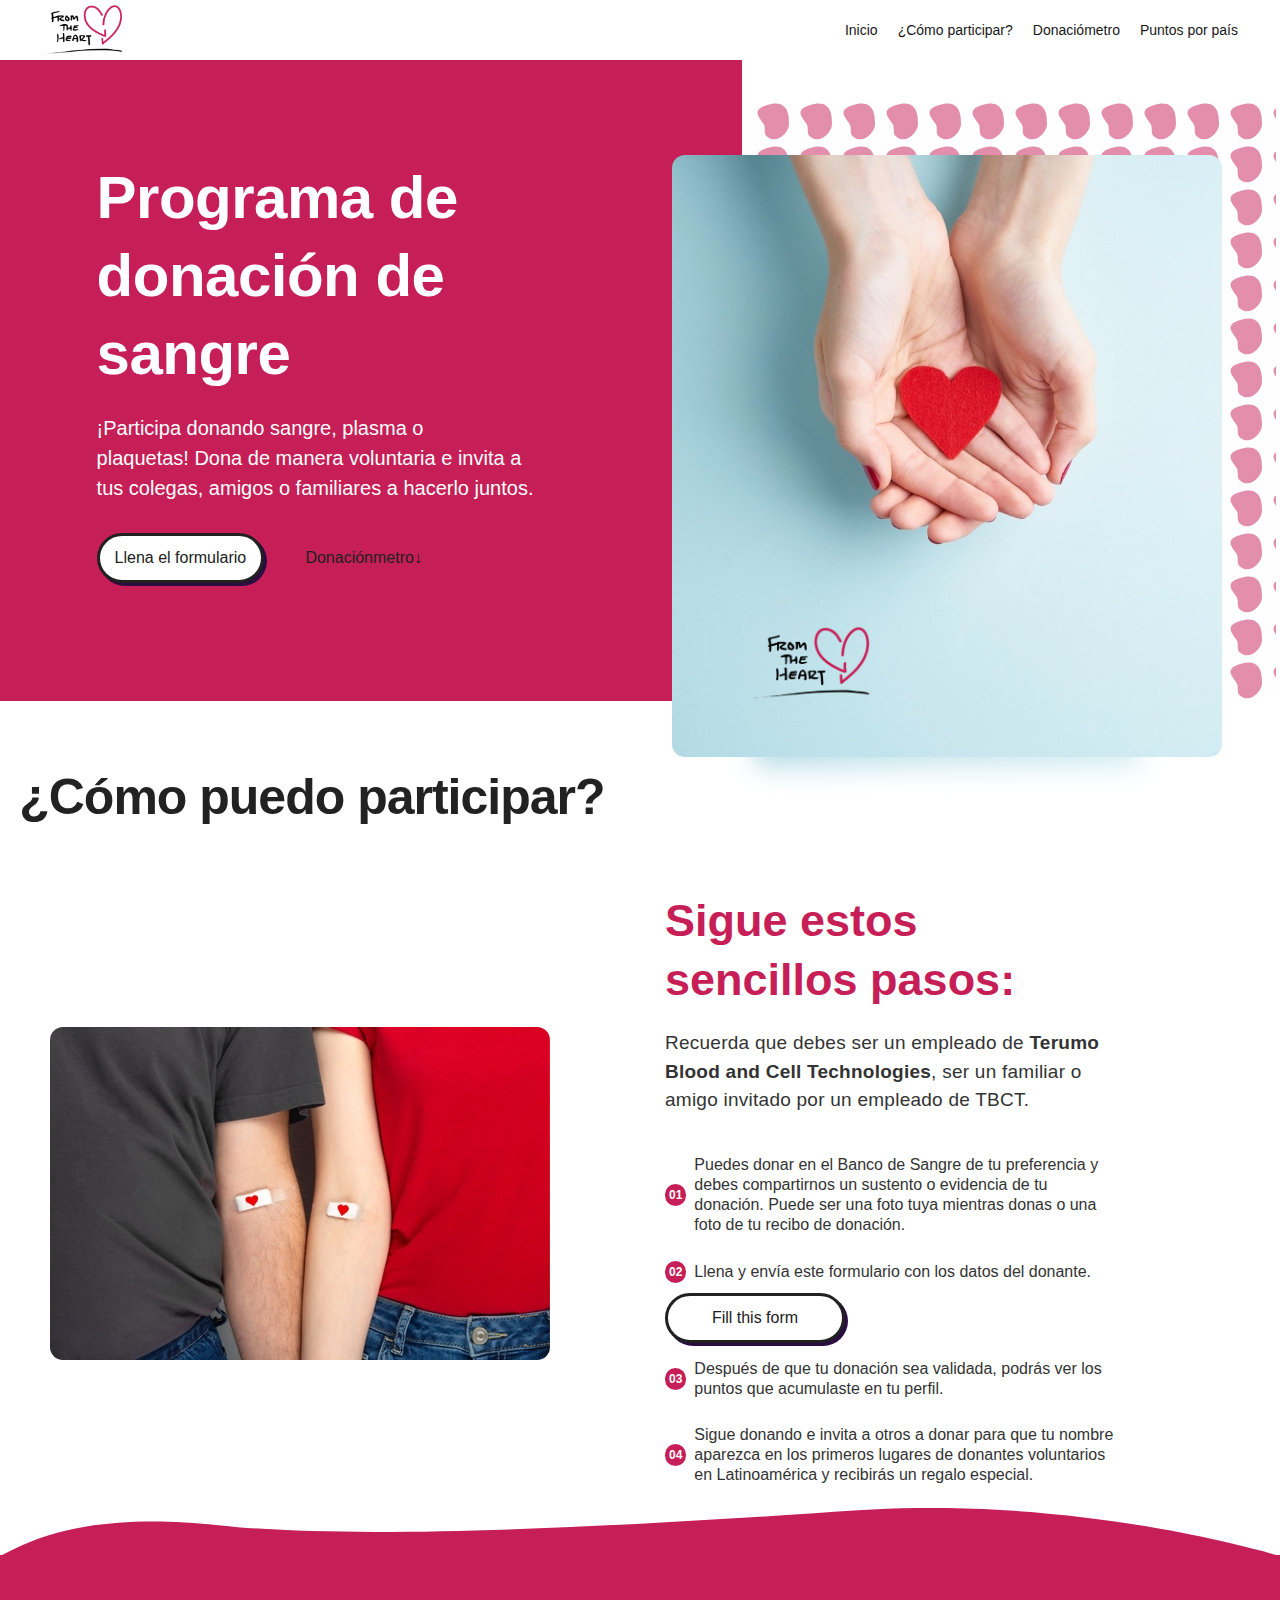
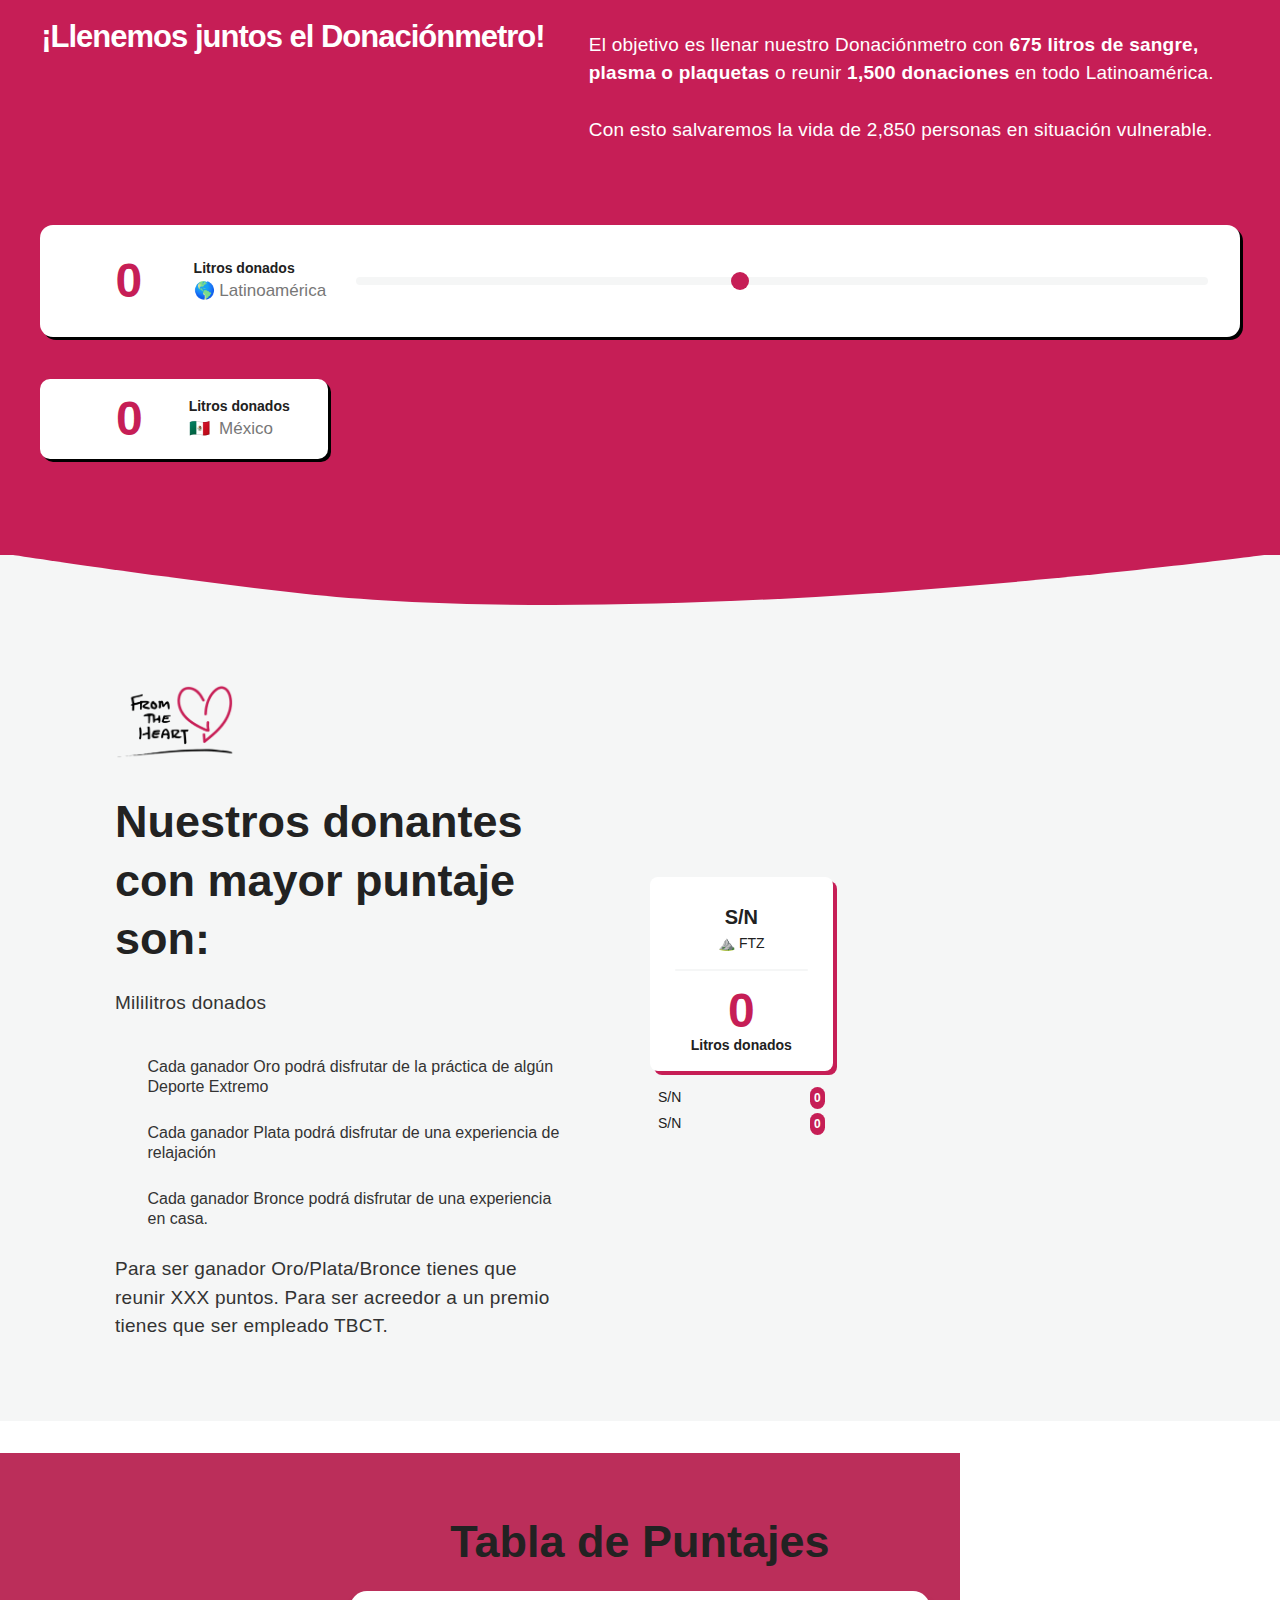
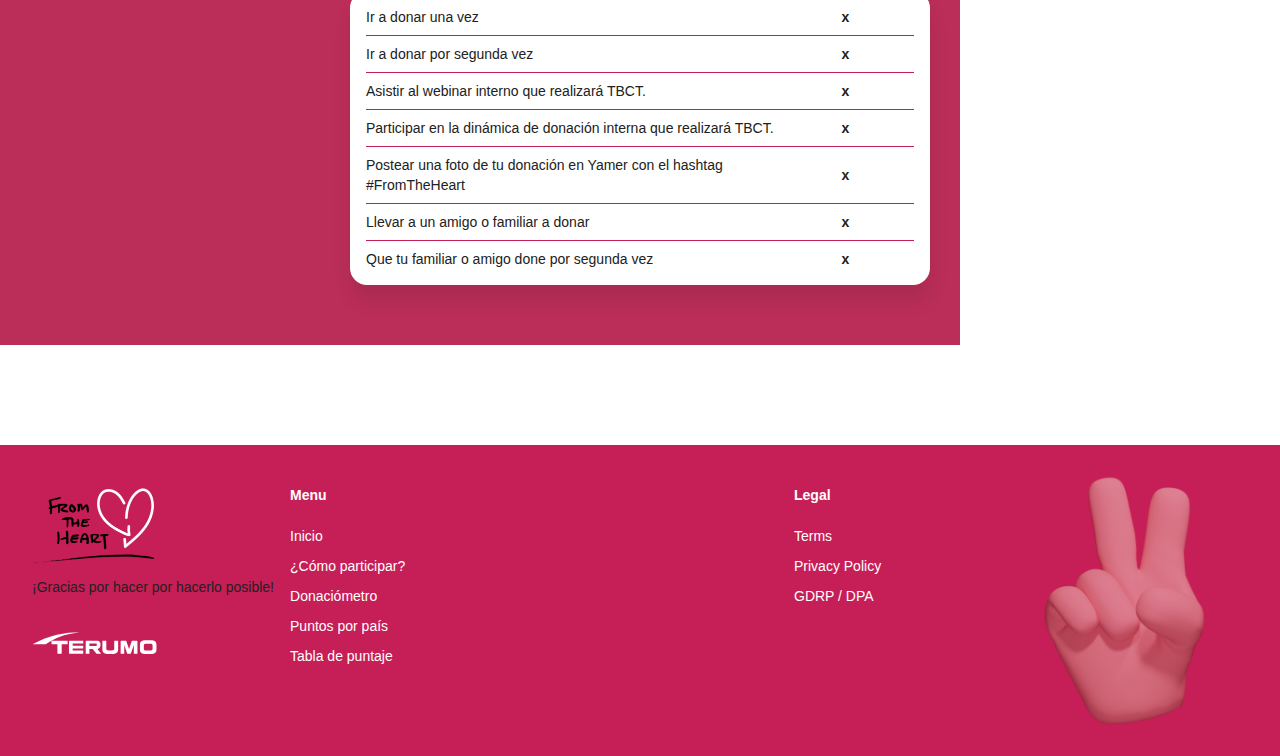
==== index.html @ 4f5fddec "First commit" ====
<!DOCTYPE html><!--  This site was created in Webflow. http://www.webflow.com  -->
<!--  Last Published: Mon Apr 19 2021 22:39:52 GMT+0000 (Coordinated Universal Time)  -->
<html data-wf-page="606df5cb11788f7dd8bacd62" data-wf-site="606df5cb11788f7aeebacd52">
<head>
  <meta charset="utf-8">
  <title>From the Heart - Blood Donation Awareness Program</title>
  <meta content="Get involved, whether you donate, volunteer or simply help spread the word to colleagues, friends and family." name="description">
  <meta content="From the Heart - Blood Donation Awareness Program" property="og:title">
  <meta content="Get involved, whether you donate, volunteer or simply help spread the word to colleagues, friends and family." property="og:description">
  <meta content="From the Heart - Blood Donation Awareness Program" property="twitter:title">
  <meta content="Get involved, whether you donate, volunteer or simply help spread the word to colleagues, friends and family." property="twitter:description">
  <meta property="og:type" content="website">
  <meta content="summary_large_image" name="twitter:card">
  <meta content="width=device-width, initial-scale=1" name="viewport">
  <meta content="Webflow" name="generator">
  <link href="css/normalize.css" rel="stylesheet" type="text/css">
  <link href="css/webflow.css" rel="stylesheet" type="text/css">
  <link href="css/terumobct.webflow.css" rel="stylesheet" type="text/css">
  <script src="https://ajax.googleapis.com/ajax/libs/webfont/1.6.26/webfont.js" type="text/javascript"></script>
  <script type="text/javascript">WebFont.load({  google: {    families: ["Roboto:300,regular,500,700,900","Inder:regular","Inter:300,regular,500,600,700,800,900"]  }});</script>
  <!-- [if lt IE 9]><script src="https://cdnjs.cloudflare.com/ajax/libs/html5shiv/3.7.3/html5shiv.min.js" type="text/javascript"></script><![endif] -->
  <script type="text/javascript">!function(o,c){var n=c.documentElement,t=" w-mod-";n.className+=t+"js",("ontouchstart"in o||o.DocumentTouch&&c instanceof DocumentTouch)&&(n.className+=t+"touch")}(window,document);</script>
  <link href="images/favicon.png" rel="shortcut icon" type="image/x-icon">
  <link href="images/webclip.png" rel="apple-touch-icon">
  <script async="" src="https://www.googletagmanager.com/gtag/js?id=UA-194181000-1"></script>
  <script type="text/javascript">window.dataLayer = window.dataLayer || [];function gtag(){dataLayer.push(arguments);}gtag('js', new Date());gtag('config', 'UA-194181000-1', {'anonymize_ip': false});</script>
</head>
<body class="body">
  <div data-collapse="medium" data-animation="default" data-duration="400" role="banner" class="navbar w-nav">
    <div class="navigation-wrapper">
      <a href="#" class="brand w-nav-brand"><img src="images/Artboard-–-1.png" sizes="(max-width: 479px) 46vw, 100px" srcset="images/Artboard-–-1-p-500.png 500w, images/Artboard-–-1.png 562w" alt="" class="logo"></a>
      <nav role="navigation" class="nav-menu-dropdown w-clearfix w-nav-menu">
        <a href="#home" class="nav-link w-nav-link">Inicio</a>
        <a href="#how" class="nav-link w-nav-link">¿Cómo participar?</a>
        <a href="#donometer" class="nav-link w-nav-link">Donaciómetro</a>
        <a href="#scoreboard" class="nav-link w-nav-link">Puntos por país</a>
        <a href="https://webflow.com/website/connect-startup-template-cloneable?rfsn=2028432.cbfcb1&amp;utm_medium=connect-template" target="_blank" class="button no-max-width w-button">Go to profile</a>
      </nav>
      <div class="menu-button-green w-nav-button">
        <div class="hamburger-icon w-icon-nav-menu"></div>
      </div>
    </div>
  </div>
  <div id="home" class="section landing-page-hero-v2">
    <div class="blocked-columns w-row">
      <div class="lp2-hero-column-1 w-clearfix w-col w-col-7 w-col-tiny-tiny-stack">
        <div class="div-block-70 _850-width">
          <div class="wrapper-20-top-margin left auto-desktop">
            <h1 class="heading-1 white">Programa de donación de sangre<br></h1>
            <div class="wrapper-450-width left-aligned">
              <p class="subheadline white">¡Participa donando sangre, plasma o plaquetas! Dona de manera voluntaria e invita a tus colegas, amigos o familiares a hacerlo juntos.<br></p>
              <div class="hero-button-block">
                <a href="https://webflow.com/website/connect-startup-template-cloneable?rfsn=2028432.cbfcb1&amp;utm_medium=connect-template" class="button left-aligned dark-bg w-button">Llena el formulario</a>
                <a href="#how" class="button text-only centre-mobile w-button">Donaciónmetro<strong> ↓</strong></a>
              </div>
            </div>
          </div>
          <div data-w-id="2e5421e4-7d77-c7e9-22fd-741232340211" data-animation-type="lottie" data-src="documents/49258-scroll-x.json" data-loop="1" data-direction="1" data-autoplay="1" data-is-ix2-target="0" data-renderer="svg" data-default-duration="5" data-duration="0" class="lottie-animation"></div>
        </div>
      </div>
      <div class="column-4 purple-mobile w-col w-col-5 w-col-tiny-tiny-stack">
        <div class="div-block-70-copy"><img src="images/Mask-Group-1.jpg" width="550" sizes="(max-width: 479px) 48vw, (max-width: 767px) 41vw, (max-width: 991px) 28vw, 385px" srcset="images/Mask-Group-1-p-500.jpeg 500w, images/Mask-Group-1-p-800.jpeg 800w, images/Mask-Group-1.jpg 986w" alt="" class="landing-page-2-hero-image shadow"><img src="images/Mask-Group-1.jpg" width="550" sizes="(max-width: 479px) 69vw, (max-width: 767px) 59vw, (max-width: 991px) 41vw, 550px" srcset="images/Mask-Group-1-p-500.jpeg 500w, images/Mask-Group-1-p-800.jpeg 800w, images/Mask-Group-1.jpg 986w" alt="" class="landing-page-2-hero-image"><img src="images/Artboard-–-1.png" loading="lazy" sizes="120px" srcset="images/Artboard-–-1-p-500.png 500w, images/Artboard-–-1.png 562w" alt="" class="image-98"></div>
      </div>
    </div>
  </div>
  <div id="how" class="section">
    <div class="wrapper _60-bottom-margin">
      <h2 class="heading-2 _800-width">¿Cómo puedo participar?</h2>
    </div>
    <div class="wrapper horizontal-flex">
      <div class="columns-standard reverse-mobile w-row">
        <div class="w-col w-col-5"><img src="images/GettyImages-1225040873.jpg" width="516" sizes="(max-width: 479px) 93vw, (max-width: 767px) 92vw, (max-width: 991px) 37vw, 500px" srcset="images/GettyImages-1225040873-p-500.jpeg 500w, images/GettyImages-1225040873-p-800.jpeg 800w, images/GettyImages-1225040873.jpg 990w" alt="" class="lp-image-1"><img src="images/GettyImages-1225040873.jpg" width="516" sizes="(max-width: 479px) 78vw, (max-width: 767px) 76vw, (max-width: 991px) 31vw, 400px" srcset="images/GettyImages-1225040873-p-500.jpeg 500w, images/GettyImages-1225040873-p-800.jpeg 800w, images/GettyImages-1225040873.jpg 990w" alt="" class="lp-image-1 shadow">
          <div data-w-id="5656a4f2-fee2-e401-3f17-6c35d038c812" data-animation-type="lottie" data-src="documents/8770-heartbeat-pulsing-loader.json" data-loop="1" data-direction="1" data-autoplay="1" data-is-ix2-target="0" data-renderer="svg" data-default-duration="2.035368619133107" data-duration="0" class="lottie-animation-3"></div>
        </div>
        <div class="w-col w-col-7">
          <div class="wrapper-450-width">
            <h1 class="heading-3 red">Sigue estos sencillos pasos:</h1>
            <p class="paragraph">Recuerda que debes ser un empleado de <strong>Terumo Blood and Cell Technologies</strong>, ser un familiar o amigo invitado por un empleado de TBCT.</p>
            <div class="benefits-summary">
              <div>
                <div class="check-wrap">
                  <div class="text-block">01</div>
                  <p class="pricing-feature">Puedes donar en el Banco de Sangre de tu preferencia y debes compartirnos un sustento o evidencia de tu donación. Puede ser una foto tuya mientras donas o una foto de tu recibo de donación.</p>
                </div>
              </div>
              <div>
                <div class="check-wrap">
                  <div class="text-block">02</div>
                  <p class="pricing-feature">Llena y envía este formulario con los datos del donante.</p>
                </div>
                <a href="https://webflow.com/website/connect-startup-template-cloneable?rfsn=2028432.cbfcb1&amp;utm_medium=connect-template" class="button left-aligned dark-bg w-button">Fill this form</a>
              </div>
              <div>
                <div class="check-wrap">
                  <div class="text-block">03</div>
                  <p class="pricing-feature">Después de que tu donación sea validada, podrás ver los puntos que acumulaste en tu perfil.</p>
                </div>
              </div>
              <div>
                <div class="check-wrap">
                  <div class="text-block">04</div>
                  <p class="pricing-feature">Sigue donando e invita a otros a donar para que tu nombre aparezca en los primeros lugares de donantes voluntarios en Latinoamérica y recibirás un regalo especial.</p>
                </div>
              </div>
            </div>
          </div>
        </div>
      </div>
    </div>
  </div>
  <div id="donometer" class="section red">
    <div class="wrapper">
      <div class="div-block-101">
        <h2 class="heading-2 centre _800-width white">¡Llenemos juntos el Donaciónmetro!<br></h2>
        <p class="paragraph centre _650-width white">El objetivo es llenar nuestro Donaciónmetro con <strong>675 litros de sangre, plasma o plaquetas</strong> o reunir <strong>1,500 donaciones</strong> en todo Latinoamérica.<br><br>Con esto salvaremos la vida de 2,850 personas en situación vulnerable.</p>
      </div>
      <div class="social-proof-wrapper large">
        <div class="div-block-90">
          <div id="wololo_latam" data-group="group_latam" class="termo">
            <div class="div-block-93">
              <div data-liters="liters_latam" class="statistic">0</div>
              <div class="div-block-92">
                <p class="paragraph-7">Litros donados</p>
                <p data-title="title_latam" class="statistic-statement">🌎 Latinoamérica</p>
              </div>
            </div>
            <div class="div-block-86">
              <div class="div-block-88"></div>
            </div>
          </div>
        </div>
        <div id="groups-parent" class="stats-wrapper auto grid">
          <div id="wololo" data-group="group" class="stats-row w-node-e2482497-a7cb-0425-17b9-78bfea5eb1e1-d8bacd62">
            <div class="div-block-89">
              <div data-liters="liters" class="statistic">0</div>
              <div class="div-block-92">
                <p class="paragraph-7">Litros donados</p>
                <p data-title="title" class="statistic-statement">🇲🇽  México</p>
              </div>
            </div>
          </div>
        </div>
        <div class="testimonial-box-blue auto hidden">
          <div class="testimonial-block">
            <p class="large-testimonial white centre">“Very quick and memorable testimonial from one of your customers.”</p>
            <p class="testimonial-name-white"><strong>Customer name</strong><br>Job title, company</p>
          </div>
        </div>
      </div>
    </div>
    <div class="html-embed w-embed"><svg xmlns="http://www.w3.org/2000/svg" width="100%" height="auto" viewbox="0 0 1920.591 72.199">
        <path id="Path_2" data-name="Path 2" d="M0,170.383H1920.591S1623.316,79.027,1287.5,101.842,544.09,147.935,331.1,124.495,36.162,153.1,0,170.383Z" transform="translate(0 -98.184)" fill="#c61e56"></path>
      </svg></div>
    <div class="html-embed down w-embed"><svg xmlns="http://www.w3.org/2000/svg" width="100%" height="auto" viewbox="0 0 1920.591 78.012">
        <path id="Path_3" data-name="Path 3" d="M0,170.383H1920.591s-278.71,37.849-614.529,60.665-640.3,23.44-853.285,0S0,170.383,0,170.383Z" transform="translate(0 -170.383)" fill="#c61e56"></path>
      </svg></div>
  </div>
  <div id="scoreboard" class="section grey donors">
    <div class="wrapper horizontal-flex">
      <div class="columns-standard w-row">
        <div class="w-col w-col-6 w-col-stack">
          <div class="wrapper-450-width"><img src="images/Artboard-–-1.png" loading="lazy" sizes="120px" srcset="images/Artboard-–-1-p-500.png 500w, images/Artboard-–-1.png 562w" alt="" class="image-97">
            <h3 class="heading-3">Nuestros donantes con mayor puntaje son:</h3>
            <p class="paragraph">Mililitros donados</p>
            <div class="benefits-summary">
              <div class="check-wrap"><img src="images/Dark-Blue-Check2x_1Dark-Blue-Check2x.png" width="17.5" alt="" class="image-13">
                <p class="pricing-feature">Cada ganador Oro podrá disfrutar de la práctica de algún Deporte Extremo<br></p>
              </div>
              <div class="check-wrap"><img src="images/Dark-Blue-Check2x_1Dark-Blue-Check2x.png" width="17.5" alt="" class="image-13">
                <p class="pricing-feature">Cada ganador Plata podrá disfrutar de una experiencia de relajación<br></p>
              </div>
              <div class="check-wrap"><img src="images/Dark-Blue-Check2x_1Dark-Blue-Check2x.png" width="17.5" alt="" class="image-13">
                <p class="pricing-feature">Cada ganador Bronce podrá disfrutar de una experiencia en casa.<br></p>
              </div>
            </div>
            <p class="paragraph">Para ser ganador Oro/Plata/Bronce tienes que reunir XXX puntos. Para ser acreedor a un premio tienes que ser empleado TBCT.</p>
          </div>
        </div>
        <div class="w-col w-col-6 w-col-stack">
          <div id="leaderboards-parent" class="div-block-94">
            <div data-leaderboard="leader_proto" class="div-block-100">
              <div class="div-block-96">
                <h1 data-leaderboard="leader_name" class="heading-15">S/N</h1>
                <div data-leaderboard="leader_country" class="text-block-2">⛰️ FTZ</div>
                <div class="div-block-95"></div>
                <div class="div-block-97">
                  <div data-leaderboard="leader_liters" class="statistic">0</div>
                  <p class="paragraph-7">Litros donados</p>
                </div>
              </div>
              <div class="div-block-99">
                <div class="div-block-98">
                  <div data-leaderboard="second_name">S/N</div>
                  <div data-leaderboard="second_liters" class="text-block">0</div>
                </div>
                <div class="div-block-98">
                  <div data-leaderboard="third_name">S/N</div>
                  <div data-leaderboard="third_liters" class="text-block">0</div>
                </div>
              </div>
            </div>
          </div>
        </div>
      </div>
    </div>
  </div>
  <div class="section half-grey-bg quote hidden">
    <div class="wrapper horizontal-flex">
      <div class="div-testimonial-large">
        <div class="horizontal-fixed-height"></div><img src="images/Headshot2x.jpg" alt="Testimonial Image" width="239" class="testimonial-image-2">
        <div class="div-block-35">
          <p class="large-testimonial">“Follow the copywriting outline on every page. We made it ourselves, it’s battle-tested and you can be confident that it converts.”</p>
          <h4 class="testimonial-name"><strong>Lucas Mondora</strong>, Terumo Latin-American DIrector</h4>
        </div>
      </div>
    </div>
  </div>
  <div class="section half-grey-bg quote">
    <div class="div-block-105">
      <h3 class="heading-3">Tabla de Puntajes</h3>
      <div class="wrapper puntaje">
        <div class="div-block-104">
          <div class="div-block-102">
            <div>Ir a donar una vez</div>
          </div>
          <div class="div-block-103">
            <div>x</div>
          </div>
        </div>
        <div class="div-block-104">
          <div class="div-block-102">
            <div>Ir a donar por segunda vez</div>
          </div>
          <div class="div-block-103">
            <div>x</div>
          </div>
        </div>
        <div class="div-block-104">
          <div class="div-block-102">
            <div>Asistir al webinar interno que realizará TBCT.</div>
          </div>
          <div class="div-block-103">
            <div>x</div>
          </div>
        </div>
        <div class="div-block-104">
          <div class="div-block-102">
            <div>Participar en la dinámica de donación interna que realizará TBCT.</div>
          </div>
          <div class="div-block-103">
            <div>x</div>
          </div>
        </div>
        <div class="div-block-104">
          <div class="div-block-102">
            <div>Postear una foto de tu donación en Yamer con el hashtag #FromTheHeart</div>
          </div>
          <div class="div-block-103">
            <div>x</div>
          </div>
        </div>
        <div class="div-block-104">
          <div class="div-block-102">
            <div>Llevar a un amigo o familiar a donar</div>
          </div>
          <div class="div-block-103">
            <div>x</div>
          </div>
        </div>
        <div class="div-block-104 bottom">
          <div class="div-block-102">
            <div>Que tu familiar o amigo done por segunda vez</div>
          </div>
          <div class="div-block-103">
            <div>x</div>
          </div>
        </div>
      </div>
    </div>
  </div>
  <div class="section _40-top-padding"></div>
  <div class="footer">
    <div class="div-standard flex top-align">
      <div class="div-block-66">
        <a href="#" class="link-block-5 w-inline-block"><img src="images/Artboard-–-1.png" width="125" sizes="(max-width: 479px) 52vw, 125px" srcset="images/Artboard-–-1-p-500.png 500w, images/Artboard-–-1.png 562w" alt="" class="image-6"></a>
        <div class="legal">¡Gracias por hacer por hacerlo posible!</div><img src="images/terumo-1.svg" width="125" alt="" class="image-96">
      </div>
      <div class="div-standard flex justify footer">
        <div class="div-footer-column">
          <h6 class="heading-8">Menu</h6>
          <ul role="list" class="w-list-unstyled">
            <li>
              <a href="https://webflow.com/discover/popular/?rfsn=2028432.cbfcb1&amp;utm_medium=affiliate" class="link-footer">Inicio</a>
            </li>
            <li>
              <a href="http://www.precisepath.co" class="link-footer">¿Cómo participar?</a>
            </li>
          </ul>
          <div class="div-footer-column">
            <ul role="list" class="w-list-unstyled">
              <li>
                <a href="#" class="link-footer">Donaciómetro</a>
              </li>
              <li>
                <a href="#" class="link-footer">Puntos por país</a>
                <a href="#" class="link-footer">Tabla de puntaje</a>
              </li>
            </ul>
          </div>
        </div>
        <div class="div-footer-column">
          <h6 class="heading-8">Legal</h6>
          <ul role="list" class="w-list-unstyled">
            <li>
              <a href="#" class="link-footer">Terms</a>
            </li>
            <li>
              <a href="#" class="link-footer">Privacy Policy</a>
              <a href="#" class="link-footer">GDRP / DPA</a>
            </li>
          </ul>
        </div>
      </div>
    </div>
  </div>
  <script src="https://d3e54v103j8qbb.cloudfront.net/js/jquery-3.5.1.min.dc5e7f18c8.js?site=606df5cb11788f7aeebacd52" type="text/javascript" integrity="sha256-9/aliU8dGd2tb6OSsuzixeV4y/faTqgFtohetphbbj0=" crossorigin="anonymous"></script>
  <script src="js/webflow.js" type="text/javascript"></script>
  <!-- [if lte IE 9]><script src="https://cdnjs.cloudflare.com/ajax/libs/placeholders/3.0.2/placeholders.min.js"></script><![endif] -->
  <script>
  const addTodo = async () => {
   	const data = await fetch( "https://gianesini.api.stdlib.com/from-the-heart@dev")
 	const json = await data.json();
    console.log(json);
    const groupProto = document.querySelector('[data-group="group"]');
    const groupsParent = document.getElementById('groups-parent');
    json.byCountry.map(group => { 
      const newgroup = groupProto.cloneNode(true);
      const title = newgroup.querySelector('[data-title="title"]');
  	  const liters = newgroup.querySelector('[data-liters="liters"]');
      title.innerText = group.group;
      liters.innerText = group.liters;
      groupsParent.appendChild(newgroup);
      newgroup.style.display="block";
    });
    const groupLatam = document.querySelector('[data-group="group_latam"]');
    const titleLatam = document.querySelector('[data-title="title_latam"]');
  	const litersLatam = document.querySelector('[data-liters="liters_latam"]');
    litersLatam.innerText = json.litersLATAM;
    const leaderboardProto = document.querySelector('[data-leaderboard="leader_proto"]');
    const leaderboardsParent = document.getElementById('leaderboards-parent');
    json.leaderboards.map(leaderboard => {
      const newgroup = leaderboardProto.cloneNode(true);
      const leaderCountry = newgroup.querySelector('[data-leaderboard="leader_country"]');
      leaderCountry.innerText = leaderboard.region;
      const leaderName = newgroup.querySelector('[data-leaderboard="leader_name"]');
      const secondName = newgroup.querySelector('[data-leaderboard="second_name"]');
      const thirdName = newgroup.querySelector('[data-leaderboard="third_name"]');
      if (leaderboard.leaders[0]) leaderName.innerText = leaderboard.leaders[0].name;
      if (leaderboard.leaders[1]) secondName.innerText = leaderboard.leaders[1].name;
      if (leaderboard.leaders[2]) thirdName.innerText = leaderboard.leaders[2].name;
  	  const leaderLiters = newgroup.querySelector('[data-leaderboard="leader_liters"]');
      const secondLiters = newgroup.querySelector('[data-leaderboard="second_liters"]');
      const thirdLiters = newgroup.querySelector('[data-leaderboard="third_liters"]');
	  if (leaderboard.leaders[0]) leaderLiters.innerText = leaderboard.leaders[0].liters;
      if (leaderboard.leaders[1]) secondLiters.innerText = leaderboard.leaders[1].liters;
      if (leaderboard.leaders[2]) thirdLiters.innerText = leaderboard.leaders[2].liters;
      leaderboardsParent.appendChild(newgroup);
      newgroup.style.display="block";
    });
 };
 addTodo();
</script>
</body>
</html>
---- css/webflow.css ----
@font-face {
  font-family: 'webflow-icons';
  src: url("[data-uri]") format('truetype');
  font-weight: normal;
  font-style: normal;
}
[class^="w-icon-"],
[class*=" w-icon-"] {
  /* use !important to prevent issues with browser extensions that change fonts */
  font-family: 'webflow-icons' !important;
  speak: none;
  font-style: normal;
  font-weight: normal;
  font-variant: normal;
  text-transform: none;
  line-height: 1;
  /* Better Font Rendering =========== */
  -webkit-font-smoothing: antialiased;
  -moz-osx-font-smoothing: grayscale;
}
.w-icon-slider-right:before {
  content: "\e600";
}
.w-icon-slider-left:before {
  content: "\e601";
}
.w-icon-nav-menu:before {
  content: "\e602";
}
.w-icon-arrow-down:before,
.w-icon-dropdown-toggle:before {
  content: "\e603";
}
.w-icon-file-upload-remove:before {
  content: "\e900";
}
.w-icon-file-upload-icon:before {
  content: "\e903";
}
* {
  -webkit-box-sizing: border-box;
  -moz-box-sizing: border-box;
  box-sizing: border-box;
}
html {
  height: 100%;
}
body {
  margin: 0;
  min-height: 100%;
  background-color: #fff;
  font-family: Arial, sans-serif;
  font-size: 14px;
  line-height: 20px;
  color: #333;
}
img {
  max-width: 100%;
  vertical-align: middle;
  display: inline-block;
}
html.w-mod-touch * {
  background-attachment: scroll !important;
}
.w-block {
  display: block;
}
.w-inline-block {
  max-width: 100%;
  display: inline-block;
}
.w-clearfix:before,
.w-clearfix:after {
  content: " ";
  display: table;
  grid-column-start: 1;
  grid-row-start: 1;
  grid-column-end: 2;
  grid-row-end: 2;
}
.w-clearfix:after {
  clear: both;
}
.w-hidden {
  display: none;
}
.w-button {
  display: inline-block;
  padding: 9px 15px;
  background-color: #3898EC;
  color: white;
  border: 0;
  line-height: inherit;
  text-decoration: none;
  cursor: pointer;
  border-radius: 0;
}
input.w-button {
  -webkit-appearance: button;
}
html[data-w-dynpage] [data-w-cloak] {
  color: transparent !important;
}
.w-webflow-badge,
.w-webflow-badge * {
  position: static;
  left: auto;
  top: auto;
  right: auto;
  bottom: auto;
  z-index: auto;
  display: block;
  visibility: visible;
  overflow: visible;
  overflow-x: visible;
  overflow-y: visible;
  box-sizing: border-box;
  width: auto;
  height: auto;
  max-height: none;
  max-width: none;
  min-height: 0;
  min-width: 0;
  margin: 0;
  padding: 0;
  float: none;
  clear: none;
  border: 0 none transparent;
  border-radius: 0;
  background: none;
  background-image: none;
  background-position: 0% 0%;
  background-size: auto auto;
  background-repeat: repeat;
  background-origin: padding-box;
  background-clip: border-box;
  background-attachment: scroll;
  background-color: transparent;
  box-shadow: none;
  opacity: 1.0;
  transform: none;
  transition: none;
  direction: ltr;
  font-family: inherit;
  font-weight: inherit;
  color: inherit;
  font-size: inherit;
  line-height: inherit;
  font-style: inherit;
  font-variant: inherit;
  text-align: inherit;
  letter-spacing: inherit;
  text-decoration: inherit;
  text-indent: 0;
  text-transform: inherit;
  list-style-type: disc;
  text-shadow: none;
  font-smoothing: auto;
  vertical-align: baseline;
  cursor: inherit;
  white-space: inherit;
  word-break: normal;
  word-spacing: normal;
  word-wrap: normal;
}
.w-webflow-badge {
  position: fixed !important;
  display: inline-block !important;
  visibility: visible !important;
  opacity: 1 !important;
  z-index: 2147483647 !important;
  top: auto !important;
  right: 12px !important;
  bottom: 12px !important;
  left: auto !important;
  color: #AAADB0 !important;
  background-color: #fff !important;
  border-radius: 3px !important;
  padding: 6px 8px 6px 6px !important;
  font-size: 12px !important;
  opacity: 1.0 !important;
  line-height: 14px !important;
  text-decoration: none !important;
  transform: none !important;
  margin: 0 !important;
  width: auto !important;
  height: auto !important;
  overflow: visible !important;
  white-space: nowrap;
  box-shadow: 0 0 0 1px rgba(0, 0, 0, 0.1), 0px 1px 3px rgba(0, 0, 0, 0.1);
  cursor: pointer;
}
.w-webflow-badge > img {
  display: inline-block !important;
  visibility: visible !important;
  opacity: 1 !important;
  vertical-align: middle !important;
}
h1,
h2,
h3,
h4,
h5,
h6 {
  font-weight: bold;
  margin-bottom: 10px;
}
h1 {
  font-size: 38px;
  line-height: 44px;
  margin-top: 20px;
}
h2 {
  font-size: 32px;
  line-height: 36px;
  margin-top: 20px;
}
h3 {
  font-size: 24px;
  line-height: 30px;
  margin-top: 20px;
}
h4 {
  font-size: 18px;
  line-height: 24px;
  margin-top: 10px;
}
h5 {
  font-size: 14px;
  line-height: 20px;
  margin-top: 10px;
}
h6 {
  font-size: 12px;
  line-height: 18px;
  margin-top: 10px;
}
p {
  margin-top: 0;
  margin-bottom: 10px;
}
blockquote {
  margin: 0 0 10px 0;
  padding: 10px 20px;
  border-left: 5px solid #E2E2E2;
  font-size: 18px;
  line-height: 22px;
}
figure {
  margin: 0;
  margin-bottom: 10px;
}
figcaption {
  margin-top: 5px;
  text-align: center;
}
ul,
ol {
  margin-top: 0px;
  margin-bottom: 10px;
  padding-left: 40px;
}
.w-list-unstyled {
  padding-left: 0;
  list-style: none;
}
.w-embed:before,
.w-embed:after {
  content: " ";
  display: table;
  grid-column-start: 1;
  grid-row-start: 1;
  grid-column-end: 2;
  grid-row-end: 2;
}
.w-embed:after {
  clear: both;
}
.w-video {
  width: 100%;
  position: relative;
  padding: 0;
}
.w-video iframe,
.w-video object,
.w-video embed {
  position: absolute;
  top: 0;
  left: 0;
  width: 100%;
  height: 100%;
}
fieldset {
  padding: 0;
  margin: 0;
  border: 0;
}
button,
html input[type="button"],
input[type="reset"] {
  border: 0;
  cursor: pointer;
  -webkit-appearance: button;
}
.w-form {
  margin: 0 0 15px;
}
.w-form-done {
  display: none;
  padding: 20px;
  text-align: center;
  background-color: #dddddd;
}
.w-form-fail {
  display: none;
  margin-top: 10px;
  padding: 10px;
  background-color: #ffdede;
}
label {
  display: block;
  margin-bottom: 5px;
  font-weight: bold;
}
.w-input,
.w-select {
  display: block;
  width: 100%;
  height: 38px;
  padding: 8px 12px;
  margin-bottom: 10px;
  font-size: 14px;
  line-height: 1.428571429;
  color: #333333;
  vertical-align: middle;
  background-color: #ffffff;
  border: 1px solid #cccccc;
}
.w-input:-moz-placeholder,
.w-select:-moz-placeholder {
  color: #999;
}
.w-input::-moz-placeholder,
.w-select::-moz-placeholder {
  color: #999;
  opacity: 1;
}
.w-input:-ms-input-placeholder,
.w-select:-ms-input-placeholder {
  color: #999;
}
.w-input::-webkit-input-placeholder,
.w-select::-webkit-input-placeholder {
  color: #999;
}
.w-input:focus,
.w-select:focus {
  border-color: #3898EC;
  outline: 0;
}
.w-input[disabled],
.w-select[disabled],
.w-input[readonly],
.w-select[readonly],
fieldset[disabled] .w-input,
fieldset[disabled] .w-select {
  cursor: not-allowed;
  background-color: #eeeeee;
}
textarea.w-input,
textarea.w-select {
  height: auto;
}
.w-select {
  background-color: #f3f3f3;
}
.w-select[multiple] {
  height: auto;
}
.w-form-label {
  display: inline-block;
  cursor: pointer;
  font-weight: normal;
  margin-bottom: 0px;
}
.w-radio {
  display: block;
  margin-bottom: 5px;
  padding-left: 20px;
}
.w-radio:before,
.w-radio:after {
  content: " ";
  display: table;
  grid-column-start: 1;
  grid-row-start: 1;
  grid-column-end: 2;
  grid-row-end: 2;
}
.w-radio:after {
  clear: both;
}
.w-radio-input {
  margin: 4px 0 0;
  margin-top: 1px \9;
  line-height: normal;
  float: left;
  margin-left: -20px;
}
.w-radio-input {
  margin-top: 3px;
}
.w-file-upload {
  display: block;
  margin-bottom: 10px;
}
.w-file-upload-input {
  width: 0.1px;
  height: 0.1px;
  opacity: 0;
  overflow: hidden;
  position: absolute;
  z-index: -100;
}
.w-file-upload-default,
.w-file-upload-uploading,
.w-file-upload-success {
  display: inline-block;
  color: #333333;
}
.w-file-upload-error {
  display: block;
  margin-top: 10px;
}
.w-file-upload-default.w-hidden,
.w-file-upload-uploading.w-hidden,
.w-file-upload-error.w-hidden,
.w-file-upload-success.w-hidden {
  display: none;
}
.w-file-upload-uploading-btn {
  display: flex;
  font-size: 14px;
  font-weight: normal;
  cursor: pointer;
  margin: 0;
  padding: 8px 12px;
  border: 1px solid #cccccc;
  background-color: #fafafa;
}
.w-file-upload-file {
  display: flex;
  flex-grow: 1;
  justify-content: space-between;
  margin: 0;
  padding: 8px 9px 8px 11px;
  border: 1px solid #cccccc;
  background-color: #fafafa;
}
.w-file-upload-file-name {
  font-size: 14px;
  font-weight: normal;
  display: block;
}
.w-file-remove-link {
  margin-top: 3px;
  margin-left: 10px;
  width: auto;
  height: auto;
  padding: 3px;
  display: block;
  cursor: pointer;
}
.w-icon-file-upload-remove {
  margin: auto;
  font-size: 10px;
}
.w-file-upload-error-msg {
  display: inline-block;
  color: #ea384c;
  padding: 2px 0;
}
.w-file-upload-info {
  display: inline-block;
  line-height: 38px;
  padding: 0 12px;
}
.w-file-upload-label {
  display: inline-block;
  font-size: 14px;
  font-weight: normal;
  cursor: pointer;
  margin: 0;
  padding: 8px 12px;
  border: 1px solid #cccccc;
  background-color: #fafafa;
}
.w-icon-file-upload-icon,
.w-icon-file-upload-uploading {
  display: inline-block;
  margin-right: 8px;
  width: 20px;
}
.w-icon-file-upload-uploading {
  height: 20px;
}
.w-container {
  margin-left: auto;
  margin-right: auto;
  max-width: 940px;
}
.w-container:before,
.w-container:after {
  content: " ";
  display: table;
  grid-column-start: 1;
  grid-row-start: 1;
  grid-column-end: 2;
  grid-row-end: 2;
}
.w-container:after {
  clear: both;
}
.w-container .w-row {
  margin-left: -10px;
  margin-right: -10px;
}
.w-row:before,
.w-row:after {
  content: " ";
  display: table;
  grid-column-start: 1;
  grid-row-start: 1;
  grid-column-end: 2;
  grid-row-end: 2;
}
.w-row:after {
  clear: both;
}
.w-row .w-row {
  margin-left: 0;
  margin-right: 0;
}
.w-col {
  position: relative;
  float: left;
  width: 100%;
  min-height: 1px;
  padding-left: 10px;
  padding-right: 10px;
}
.w-col .w-col {
  padding-left: 0;
  padding-right: 0;
}
.w-col-1 {
  width: 8.33333333%;
}
.w-col-2 {
  width: 16.66666667%;
}
.w-col-3 {
  width: 25%;
}
.w-col-4 {
  width: 33.33333333%;
}
.w-col-5 {
  width: 41.66666667%;
}
.w-col-6 {
  width: 50%;
}
.w-col-7 {
  width: 58.33333333%;
}
.w-col-8 {
  width: 66.66666667%;
}
.w-col-9 {
  width: 75%;
}
.w-col-10 {
  width: 83.33333333%;
}
.w-col-11 {
  width: 91.66666667%;
}
.w-col-12 {
  width: 100%;
}
.w-hidden-main {
  display: none !important;
}
@media screen and (max-width: 991px) {
  .w-container {
    max-width: 728px;
  }
  .w-hidden-main {
    display: inherit !important;
  }
  .w-hidden-medium {
    display: none !important;
  }
  .w-col-medium-1 {
    width: 8.33333333%;
  }
  .w-col-medium-2 {
    width: 16.66666667%;
  }
  .w-col-medium-3 {
    width: 25%;
  }
  .w-col-medium-4 {
    width: 33.33333333%;
  }
  .w-col-medium-5 {
    width: 41.66666667%;
  }
  .w-col-medium-6 {
    width: 50%;
  }
  .w-col-medium-7 {
    width: 58.33333333%;
  }
  .w-col-medium-8 {
    width: 66.66666667%;
  }
  .w-col-medium-9 {
    width: 75%;
  }
  .w-col-medium-10 {
    width: 83.33333333%;
  }
  .w-col-medium-11 {
    width: 91.66666667%;
  }
  .w-col-medium-12 {
    width: 100%;
  }
  .w-col-stack {
    width: 100%;
    left: auto;
    right: auto;
  }
}
@media screen and (max-width: 767px) {
  .w-hidden-main {
    display: inherit !important;
  }
  .w-hidden-medium {
    display: inherit !important;
  }
  .w-hidden-small {
    display: none !important;
  }
  .w-row,
  .w-container .w-row {
    margin-left: 0;
    margin-right: 0;
  }
  .w-col {
    width: 100%;
    left: auto;
    right: auto;
  }
  .w-col-small-1 {
    width: 8.33333333%;
  }
  .w-col-small-2 {
    width: 16.66666667%;
  }
  .w-col-small-3 {
    width: 25%;
  }
  .w-col-small-4 {
    width: 33.33333333%;
  }
  .w-col-small-5 {
    width: 41.66666667%;
  }
  .w-col-small-6 {
    width: 50%;
  }
  .w-col-small-7 {
    width: 58.33333333%;
  }
  .w-col-small-8 {
    width: 66.66666667%;
  }
  .w-col-small-9 {
    width: 75%;
  }
  .w-col-small-10 {
    width: 83.33333333%;
  }
  .w-col-small-11 {
    width: 91.66666667%;
  }
  .w-col-small-12 {
    width: 100%;
  }
}
@media screen and (max-width: 479px) {
  .w-container {
    max-width: none;
  }
  .w-hidden-main {
    display: inherit !important;
  }
  .w-hidden-medium {
    display: inherit !important;
  }
  .w-hidden-small {
    display: inherit !important;
  }
  .w-hidden-tiny {
    display: none !important;
  }
  .w-col {
    width: 100%;
  }
  .w-col-tiny-1 {
    width: 8.33333333%;
  }
  .w-col-tiny-2 {
    width: 16.66666667%;
  }
  .w-col-tiny-3 {
    width: 25%;
  }
  .w-col-tiny-4 {
    width: 33.33333333%;
  }
  .w-col-tiny-5 {
    width: 41.66666667%;
  }
  .w-col-tiny-6 {
    width: 50%;
  }
  .w-col-tiny-7 {
    width: 58.33333333%;
  }
  .w-col-tiny-8 {
    width: 66.66666667%;
  }
  .w-col-tiny-9 {
    width: 75%;
  }
  .w-col-tiny-10 {
    width: 83.33333333%;
  }
  .w-col-tiny-11 {
    width: 91.66666667%;
  }
  .w-col-tiny-12 {
    width: 100%;
  }
}
.w-widget {
  position: relative;
}
.w-widget-map {
  width: 100%;
  height: 400px;
}
.w-widget-map label {
  width: auto;
  display: inline;
}
.w-widget-map img {
  max-width: inherit;
}
.w-widget-map .gm-style-iw {
  text-align: center;
}
.w-widget-map .gm-style-iw > button {
  display: none !important;
}
.w-widget-twitter {
  overflow: hidden;
}
.w-widget-twitter-count-shim {
  display: inline-block;
  vertical-align: top;
  position: relative;
  width: 28px;
  height: 20px;
  text-align: center;
  background: white;
  border: #758696 solid 1px;
  border-radius: 3px;
}
.w-widget-twitter-count-shim * {
  pointer-events: none;
  -webkit-user-select: none;
  -moz-user-select: none;
  -ms-user-select: none;
  user-select: none;
}
.w-widget-twitter-count-shim .w-widget-twitter-count-inner {
  position: relative;
  font-size: 15px;
  line-height: 12px;
  text-align: center;
  color: #999;
  font-family: serif;
}
.w-widget-twitter-count-shim .w-widget-twitter-count-clear {
  position: relative;
  display: block;
}
.w-widget-twitter-count-shim.w--large {
  width: 36px;
  height: 28px;
}
.w-widget-twitter-count-shim.w--large .w-widget-twitter-count-inner {
  font-size: 18px;
  line-height: 18px;
}
.w-widget-twitter-count-shim:not(.w--vertical) {
  margin-left: 5px;
  margin-right: 8px;
}
.w-widget-twitter-count-shim:not(.w--vertical).w--large {
  margin-left: 6px;
}
.w-widget-twitter-count-shim:not(.w--vertical):before,
.w-widget-twitter-count-shim:not(.w--vertical):after {
  top: 50%;
  left: 0;
  border: solid transparent;
  content: " ";
  height: 0;
  width: 0;
  position: absolute;
  pointer-events: none;
}
.w-widget-twitter-count-shim:not(.w--vertical):before {
  border-color: rgba(117, 134, 150, 0);
  border-right-color: #5d6c7b;
  border-width: 4px;
  margin-left: -9px;
  margin-top: -4px;
}
.w-widget-twitter-count-shim:not(.w--vertical).w--large:before {
  border-width: 5px;
  margin-left: -10px;
  margin-top: -5px;
}
.w-widget-twitter-count-shim:not(.w--vertical):after {
  border-color: rgba(255, 255, 255, 0);
  border-right-color: white;
  border-width: 4px;
  margin-left: -8px;
  margin-top: -4px;
}
.w-widget-twitter-count-shim:not(.w--vertical).w--large:after {
  border-width: 5px;
  margin-left: -9px;
  margin-top: -5px;
}
.w-widget-twitter-count-shim.w--vertical {
  width: 61px;
  height: 33px;
  margin-bottom: 8px;
}
.w-widget-twitter-count-shim.w--vertical:before,
.w-widget-twitter-count-shim.w--vertical:after {
  top: 100%;
  left: 50%;
  border: solid transparent;
  content: " ";
  height: 0;
  width: 0;
  position: absolute;
  pointer-events: none;
}
.w-widget-twitter-count-shim.w--vertical:before {
  border-color: rgba(117, 134, 150, 0);
  border-top-color: #5d6c7b;
  border-width: 5px;
  margin-left: -5px;
}
.w-widget-twitter-count-shim.w--vertical:after {
  border-color: rgba(255, 255, 255, 0);
  border-top-color: white;
  border-width: 4px;
  margin-left: -4px;
}
.w-widget-twitter-count-shim.w--vertical .w-widget-twitter-count-inner {
  font-size: 18px;
  line-height: 22px;
}
.w-widget-twitter-count-shim.w--vertical.w--large {
  width: 76px;
}
.w-widget-gplus {
  overflow: hidden;
}
.w-background-video {
  position: relative;
  overflow: hidden;
  height: 500px;
  color: white;
}
.w-background-video > video {
  background-size: cover;
  background-position: 50% 50%;
  position: absolute;
  margin: auto;
  width: 100%;
  height: 100%;
  right: -100%;
  bottom: -100%;
  top: -100%;
  left: -100%;
  object-fit: cover;
  z-index: -100;
}
.w-background-video > video::-webkit-media-controls-start-playback-button {
  display: none !important;
  -webkit-appearance: none;
}
.w-slider {
  position: relative;
  height: 300px;
  text-align: center;
  background: #dddddd;
  clear: both;
  -webkit-tap-highlight-color: rgba(0, 0, 0, 0);
  tap-highlight-color: rgba(0, 0, 0, 0);
}
.w-slider-mask {
  position: relative;
  display: block;
  overflow: hidden;
  z-index: 1;
  left: 0;
  right: 0;
  height: 100%;
  white-space: nowrap;
}
.w-slide {
  position: relative;
  display: inline-block;
  vertical-align: top;
  width: 100%;
  height: 100%;
  white-space: normal;
  text-align: left;
}
.w-slider-nav {
  position: absolute;
  z-index: 2;
  top: auto;
  right: 0;
  bottom: 0;
  left: 0;
  margin: auto;
  padding-top: 10px;
  height: 40px;
  text-align: center;
  -webkit-tap-highlight-color: rgba(0, 0, 0, 0);
  tap-highlight-color: rgba(0, 0, 0, 0);
}
.w-slider-nav.w-round > div {
  border-radius: 100%;
}
.w-slider-nav.w-num > div {
  width: auto;
  height: auto;
  padding: 0.2em 0.5em;
  font-size: inherit;
  line-height: inherit;
}
.w-slider-nav.w-shadow > div {
  box-shadow: 0 0 3px rgba(51, 51, 51, 0.4);
}
.w-slider-nav-invert {
  color: #fff;
}
.w-slider-nav-invert > div {
  background-color: rgba(34, 34, 34, 0.4);
}
.w-slider-nav-invert > div.w-active {
  background-color: #222;
}
.w-slider-dot {
  position: relative;
  display: inline-block;
  width: 1em;
  height: 1em;
  background-color: rgba(255, 255, 255, 0.4);
  cursor: pointer;
  margin: 0 3px 0.5em;
  transition: background-color 100ms, color 100ms;
}
.w-slider-dot.w-active {
  background-color: #fff;
}
.w-slider-dot:focus {
  outline: none;
  box-shadow: 0px 0px 0px 2px #fff;
}
.w-slider-dot:focus.w-active {
  box-shadow: none;
}
.w-slider-arrow-left,
.w-slider-arrow-right {
  position: absolute;
  width: 80px;
  top: 0;
  right: 0;
  bottom: 0;
  left: 0;
  margin: auto;
  cursor: pointer;
  overflow: hidden;
  color: white;
  font-size: 40px;
  -webkit-tap-highlight-color: rgba(0, 0, 0, 0);
  tap-highlight-color: rgba(0, 0, 0, 0);
  -webkit-user-select: none;
  -moz-user-select: none;
  -ms-user-select: none;
  user-select: none;
}
.w-slider-arrow-left [class^="w-icon-"],
.w-slider-arrow-right [class^="w-icon-"],
.w-slider-arrow-left [class*=" w-icon-"],
.w-slider-arrow-right [class*=" w-icon-"] {
  position: absolute;
}
.w-slider-arrow-left:focus,
.w-slider-arrow-right:focus {
  outline: 0;
}
.w-slider-arrow-left {
  z-index: 3;
  right: auto;
}
.w-slider-arrow-right {
  z-index: 4;
  left: auto;
}
.w-icon-slider-left,
.w-icon-slider-right {
  top: 0;
  right: 0;
  bottom: 0;
  left: 0;
  margin: auto;
  width: 1em;
  height: 1em;
}
.w-slider-aria-label {
  border: 0;
  clip: rect(0 0 0 0);
  height: 1px;
  margin: -1px;
  overflow: hidden;
  padding: 0;
  position: absolute;
  width: 1px;
}
.w-dropdown {
  display: inline-block;
  position: relative;
  text-align: left;
  margin-left: auto;
  margin-right: auto;
  z-index: 900;
}
.w-dropdown-btn,
.w-dropdown-toggle,
.w-dropdown-link {
  position: relative;
  vertical-align: top;
  text-decoration: none;
  color: #222222;
  padding: 20px;
  text-align: left;
  margin-left: auto;
  margin-right: auto;
  white-space: nowrap;
}
.w-dropdown-toggle {
  -webkit-user-select: none;
  -moz-user-select: none;
  -ms-user-select: none;
  user-select: none;
  display: inline-block;
  cursor: pointer;
  padding-right: 40px;
}
.w-dropdown-toggle:focus {
  outline: 0;
}
.w-icon-dropdown-toggle {
  position: absolute;
  top: 0;
  right: 0;
  bottom: 0;
  margin: auto;
  margin-right: 20px;
  width: 1em;
  height: 1em;
}
.w-dropdown-list {
  position: absolute;
  background: #dddddd;
  display: none;
  min-width: 100%;
}
.w-dropdown-list.w--open {
  display: block;
}
.w-dropdown-link {
  padding: 10px 20px;
  display: block;
  color: #222222;
}
.w-dropdown-link.w--current {
  color: #0082f3;
}
.w-dropdown-link:focus {
  outline: 0;
}
@media screen and (max-width: 767px) {
  .w-nav-brand {
    padding-left: 10px;
  }
}
/**
 * ## Note
 * Safari (on both iOS and OS X) does not handle viewport units (vh, vw) well.
 * For example percentage units do not work on descendants of elements that
 * have any dimensions expressed in viewport units. It also doesn’t handle them at
 * all in `calc()`.
 */
/**
 * Wrapper around all lightbox elements
 *
 * 1. Since the lightbox can receive focus, IE also gives it an outline.
 * 2. Fixes flickering on Chrome when a transition is in progress
 *    underneath the lightbox.
 */
.w-lightbox-backdrop {
  color: #000;
  cursor: auto;
  font-family: serif;
  font-size: medium;
  font-style: normal;
  font-variant: normal;
  font-weight: normal;
  letter-spacing: normal;
  line-height: normal;
  list-style: disc;
  text-align: start;
  text-indent: 0;
  text-shadow: none;
  text-transform: none;
  visibility: visible;
  white-space: normal;
  word-break: normal;
  word-spacing: normal;
  word-wrap: normal;
  position: fixed;
  top: 0;
  right: 0;
  bottom: 0;
  left: 0;
  color: #fff;
  font-family: "Helvetica Neue", Helvetica, Ubuntu, "Segoe UI", Verdana, sans-serif;
  font-size: 17px;
  line-height: 1.2;
  font-weight: 300;
  text-align: center;
  background: rgba(0, 0, 0, 0.9);
  z-index: 2000;
  outline: 0;
  /* 1 */
  opacity: 0;
  -webkit-user-select: none;
  -moz-user-select: none;
  -ms-user-select: none;
  -webkit-tap-highlight-color: transparent;
  -webkit-transform: translate(0, 0);
  /* 2 */
}
/**
 * Neat trick to bind the rubberband effect to our canvas instead of the whole
 * document on iOS. It also prevents a bug that causes the document underneath to scroll.
 */
.w-lightbox-backdrop,
.w-lightbox-container {
  height: 100%;
  overflow: auto;
  -webkit-overflow-scrolling: touch;
}
.w-lightbox-content {
  position: relative;
  height: 100vh;
  overflow: hidden;
}
.w-lightbox-view {
  position: absolute;
  width: 100vw;
  height: 100vh;
  opacity: 0;
}
.w-lightbox-view:before {
  content: "";
  height: 100vh;
}
/* .w-lightbox-content */
.w-lightbox-group,
.w-lightbox-group .w-lightbox-view,
.w-lightbox-group .w-lightbox-view:before {
  height: 86vh;
}
.w-lightbox-frame,
.w-lightbox-view:before {
  display: inline-block;
  vertical-align: middle;
}
/*
 * 1. Remove default margin set by user-agent on the <figure> element.
 */
.w-lightbox-figure {
  position: relative;
  margin: 0;
  /* 1 */
}
.w-lightbox-group .w-lightbox-figure {
  cursor: pointer;
}
/**
 * IE adds image dimensions as width and height attributes on the IMG tag,
 * but we need both width and height to be set to auto to enable scaling.
 */
.w-lightbox-img {
  width: auto;
  height: auto;
  max-width: none;
}
/**
 * 1. Reset if style is set by user on "All Images"
 */
.w-lightbox-image {
  display: block;
  float: none;
  /* 1 */
  max-width: 100vw;
  max-height: 100vh;
}
.w-lightbox-group .w-lightbox-image {
  max-height: 86vh;
}
.w-lightbox-caption {
  position: absolute;
  right: 0;
  bottom: 0;
  left: 0;
  padding: .5em 1em;
  background: rgba(0, 0, 0, 0.4);
  text-align: left;
  text-overflow: ellipsis;
  white-space: nowrap;
  overflow: hidden;
}
.w-lightbox-embed {
  position: absolute;
  top: 0;
  right: 0;
  bottom: 0;
  left: 0;
  width: 100%;
  height: 100%;
}
.w-lightbox-control {
  position: absolute;
  top: 0;
  width: 4em;
  background-size: 24px;
  background-repeat: no-repeat;
  background-position: center;
  cursor: pointer;
  -webkit-transition: all .3s;
  transition: all .3s;
}
.w-lightbox-left {
  display: none;
  bottom: 0;
  left: 0;
  /* <svg xmlns="http://www.w3.org/2000/svg" viewBox="-20 0 24 40" width="24" height="40"><g transform="rotate(45)"><path d="m0 0h5v23h23v5h-28z" opacity=".4"/><path d="m1 1h3v23h23v3h-26z" fill="#fff"/></g></svg> */
  background-image: url("[data-uri]");
}
.w-lightbox-right {
  display: none;
  right: 0;
  bottom: 0;
  /* <svg xmlns="http://www.w3.org/2000/svg" viewBox="-4 0 24 40" width="24" height="40"><g transform="rotate(45)"><path d="m0-0h28v28h-5v-23h-23z" opacity=".4"/><path d="m1 1h26v26h-3v-23h-23z" fill="#fff"/></g></svg> */
  background-image: url("[data-uri]");
}
/*
 * Without specifying the with and height inside the SVG, all versions of IE render the icon too small.
 * The bug does not seem to manifest itself if the elements are tall enough such as the above arrows.
 * (http://stackoverflow.com/questions/16092114/background-size-differs-in-internet-explorer)
 */
.w-lightbox-close {
  right: 0;
  height: 2.6em;
  /* <svg xmlns="http://www.w3.org/2000/svg" viewBox="-4 0 18 17" width="18" height="17"><g transform="rotate(45)"><path d="m0 0h7v-7h5v7h7v5h-7v7h-5v-7h-7z" opacity=".4"/><path d="m1 1h7v-7h3v7h7v3h-7v7h-3v-7h-7z" fill="#fff"/></g></svg> */
  background-image: url("[data-uri]");
  background-size: 18px;
}
/**
 * 1. All IE versions add extra space at the bottom without this.
 */
.w-lightbox-strip {
  position: absolute;
  bottom: 0;
  left: 0;
  right: 0;
  padding: 0 1vh;
  line-height: 0;
  /* 1 */
  white-space: nowrap;
  overflow-x: auto;
  overflow-y: hidden;
}
/*
 * 1. We use content-box to avoid having to do `width: calc(10vh + 2vw)`
 *    which doesn’t work in Safari anyway.
 * 2. Chrome renders images pixelated when switching to GPU. Making sure
 *    the parent is also rendered on the GPU (by setting translate3d for
 *    example) fixes this behavior.
 */
.w-lightbox-item {
  display: inline-block;
  width: 10vh;
  padding: 2vh 1vh;
  box-sizing: content-box;
  /* 1 */
  cursor: pointer;
  -webkit-transform: translate3d(0, 0, 0);
  /* 2 */
}
.w-lightbox-active {
  opacity: .3;
}
.w-lightbox-thumbnail {
  position: relative;
  height: 10vh;
  background: #222;
  overflow: hidden;
}
.w-lightbox-thumbnail-image {
  position: absolute;
  top: 0;
  left: 0;
}
.w-lightbox-thumbnail .w-lightbox-tall {
  top: 50%;
  width: 100%;
  -webkit-transform: translate(0, -50%);
  -ms-transform: translate(0, -50%);
  transform: translate(0, -50%);
}
.w-lightbox-thumbnail .w-lightbox-wide {
  left: 50%;
  height: 100%;
  -webkit-transform: translate(-50%, 0);
  -ms-transform: translate(-50%, 0);
  transform: translate(-50%, 0);
}
/*
 * Spinner
 *
 * Absolute pixel values are used to avoid rounding errors that would cause
 * the white spinning element to be misaligned with the track.
 */
.w-lightbox-spinner {
  position: absolute;
  top: 50%;
  left: 50%;
  box-sizing: border-box;
  width: 40px;
  height: 40px;
  margin-top: -20px;
  margin-left: -20px;
  border: 5px solid rgba(0, 0, 0, 0.4);
  border-radius: 50%;
  -webkit-animation: spin .8s infinite linear;
  animation: spin .8s infinite linear;
}
.w-lightbox-spinner:after {
  content: "";
  position: absolute;
  top: -4px;
  right: -4px;
  bottom: -4px;
  left: -4px;
  border: 3px solid transparent;
  border-bottom-color: #fff;
  border-radius: 50%;
}
/*
 * Utility classes
 */
.w-lightbox-hide {
  display: none;
}
.w-lightbox-noscroll {
  overflow: hidden;
}
@media (min-width: 768px) {
  .w-lightbox-content {
    height: 96vh;
    margin-top: 2vh;
  }
  .w-lightbox-view,
  .w-lightbox-view:before {
    height: 96vh;
  }
  /* .w-lightbox-content */
  .w-lightbox-group,
  .w-lightbox-group .w-lightbox-view,
  .w-lightbox-group .w-lightbox-view:before {
    height: 84vh;
  }
  .w-lightbox-image {
    max-width: 96vw;
    max-height: 96vh;
  }
  .w-lightbox-group .w-lightbox-image {
    max-width: 82.3vw;
    max-height: 84vh;
  }
  .w-lightbox-left,
  .w-lightbox-right {
    display: block;
    opacity: .5;
  }
  .w-lightbox-close {
    opacity: .8;
  }
  .w-lightbox-control:hover {
    opacity: 1;
  }
}
.w-lightbox-inactive,
.w-lightbox-inactive:hover {
  opacity: 0;
}
.w-richtext:before,
.w-richtext:after {
  content: " ";
  display: table;
  grid-column-start: 1;
  grid-row-start: 1;
  grid-column-end: 2;
  grid-row-end: 2;
}
.w-richtext:after {
  clear: both;
}
.w-richtext[contenteditable="true"]:before,
.w-richtext[contenteditable="true"]:after {
  white-space: initial;
}
.w-richtext ol,
.w-richtext ul {
  overflow: hidden;
}
.w-richtext .w-richtext-figure-selected.w-richtext-figure-type-video div:after,
.w-richtext .w-richtext-figure-selected[data-rt-type="video"] div:after {
  outline: 2px solid #2895f7;
}
.w-richtext .w-richtext-figure-selected.w-richtext-figure-type-image div,
.w-richtext .w-richtext-figure-selected[data-rt-type="image"] div {
  outline: 2px solid #2895f7;
}
.w-richtext figure.w-richtext-figure-type-video > div:after,
.w-richtext figure[data-rt-type="video"] > div:after {
  content: '';
  position: absolute;
  display: none;
  left: 0;
  top: 0;
  right: 0;
  bottom: 0;
}
.w-richtext figure {
  position: relative;
  max-width: 60%;
}
.w-richtext figure > div:before {
  cursor: default!important;
}
.w-richtext figure img {
  width: 100%;
}
.w-richtext figure figcaption.w-richtext-figcaption-placeholder {
  opacity: 0.6;
}
.w-richtext figure div {
  /* fix incorrectly sized selection border in the data manager */
  font-size: 0px;
  color: transparent;
}
.w-richtext figure.w-richtext-figure-type-image,
.w-richtext figure[data-rt-type="image"] {
  display: table;
}
.w-richtext figure.w-richtext-figure-type-image > div,
.w-richtext figure[data-rt-type="image"] > div {
  display: inline-block;
}
.w-richtext figure.w-richtext-figure-type-image > figcaption,
.w-richtext figure[data-rt-type="image"] > figcaption {
  display: table-caption;
  caption-side: bottom;
}
.w-richtext figure.w-richtext-figure-type-video,
.w-richtext figure[data-rt-type="video"] {
  width: 60%;
  height: 0;
}
.w-richtext figure.w-richtext-figure-type-video iframe,
.w-richtext figure[data-rt-type="video"] iframe {
  position: absolute;
  top: 0;
  left: 0;
  width: 100%;
  height: 100%;
}
.w-richtext figure.w-richtext-figure-type-video > div,
.w-richtext figure[data-rt-type="video"] > div {
  width: 100%;
}
.w-richtext figure.w-richtext-align-center {
  margin-right: auto;
  margin-left: auto;
  clear: both;
}
.w-richtext figure.w-richtext-align-center.w-richtext-figure-type-image > div,
.w-richtext figure.w-richtext-align-center[data-rt-type="image"] > div {
  max-width: 100%;
}
.w-richtext figure.w-richtext-align-normal {
  clear: both;
}
.w-richtext figure.w-richtext-align-fullwidth {
  width: 100%;
  max-width: 100%;
  text-align: center;
  clear: both;
  display: block;
  margin-right: auto;
  margin-left: auto;
}
.w-richtext figure.w-richtext-align-fullwidth > div {
  display: inline-block;
  /* padding-bottom is used for aspect ratios in video figures
      we want the div to inherit that so hover/selection borders in the designer-canvas
      fit right*/
  padding-bottom: inherit;
}
.w-richtext figure.w-richtext-align-fullwidth > figcaption {
  display: block;
}
.w-richtext figure.w-richtext-align-floatleft {
  float: left;
  margin-right: 15px;
  clear: none;
}
.w-richtext figure.w-richtext-align-floatright {
  float: right;
  margin-left: 15px;
  clear: none;
}
.w-nav {
  position: relative;
  background: #dddddd;
  z-index: 1000;
}
.w-nav:before,
.w-nav:after {
  content: " ";
  display: table;
  grid-column-start: 1;
  grid-row-start: 1;
  grid-column-end: 2;
  grid-row-end: 2;
}
.w-nav:after {
  clear: both;
}
.w-nav-brand {
  position: relative;
  float: left;
  text-decoration: none;
  color: #333333;
}
.w-nav-link {
  position: relative;
  display: inline-block;
  vertical-align: top;
  text-decoration: none;
  color: #222222;
  padding: 20px;
  text-align: left;
  margin-left: auto;
  margin-right: auto;
}
.w-nav-link.w--current {
  color: #0082f3;
}
.w-nav-menu {
  position: relative;
  float: right;
}
[data-nav-menu-open] {
  display: block !important;
  position: absolute;
  top: 100%;
  left: 0;
  right: 0;
  background: #C8C8C8;
  text-align: center;
  overflow: visible;
  min-width: 200px;
}
.w--nav-link-open {
  display: block;
  position: relative;
}
.w-nav-overlay {
  position: absolute;
  overflow: hidden;
  display: none;
  top: 100%;
  left: 0;
  right: 0;
  width: 100%;
}
.w-nav-overlay [data-nav-menu-open] {
  top: 0;
}
.w-nav[data-animation="over-left"] .w-nav-overlay {
  width: auto;
}
.w-nav[data-animation="over-left"] .w-nav-overlay,
.w-nav[data-animation="over-left"] [data-nav-menu-open] {
  right: auto;
  z-index: 1;
  top: 0;
}
.w-nav[data-animation="over-right"] .w-nav-overlay {
  width: auto;
}
.w-nav[data-animation="over-right"] .w-nav-overlay,
.w-nav[data-animation="over-right"] [data-nav-menu-open] {
  left: auto;
  z-index: 1;
  top: 0;
}
.w-nav-button {
  position: relative;
  float: right;
  padding: 18px;
  font-size: 24px;
  display: none;
  cursor: pointer;
  -webkit-tap-highlight-color: rgba(0, 0, 0, 0);
  tap-highlight-color: rgba(0, 0, 0, 0);
  -webkit-user-select: none;
  -moz-user-select: none;
  -ms-user-select: none;
  user-select: none;
}
.w-nav-button:focus {
  outline: 0;
}
.w-nav-button.w--open {
  background-color: #C8C8C8;
  color: white;
}
.w-nav[data-collapse="all"] .w-nav-menu {
  display: none;
}
.w-nav[data-collapse="all"] .w-nav-button {
  display: block;
}
.w--nav-dropdown-open {
  display: block;
}
.w--nav-dropdown-toggle-open {
  display: block;
}
.w--nav-dropdown-list-open {
  position: static;
}
@media screen and (max-width: 991px) {
  .w-nav[data-collapse="medium"] .w-nav-menu {
    display: none;
  }
  .w-nav[data-collapse="medium"] .w-nav-button {
    display: block;
  }
}
@media screen and (max-width: 767px) {
  .w-nav[data-collapse="small"] .w-nav-menu {
    display: none;
  }
  .w-nav[data-collapse="small"] .w-nav-button {
    display: block;
  }
  .w-nav-brand {
    padding-left: 10px;
  }
}
@media screen and (max-width: 479px) {
  .w-nav[data-collapse="tiny"] .w-nav-menu {
    display: none;
  }
  .w-nav[data-collapse="tiny"] .w-nav-button {
    display: block;
  }
}
.w-tabs {
  position: relative;
}
.w-tabs:before,
.w-tabs:after {
  content: " ";
  display: table;
  grid-column-start: 1;
  grid-row-start: 1;
  grid-column-end: 2;
  grid-row-end: 2;
}
.w-tabs:after {
  clear: both;
}
.w-tab-menu {
  position: relative;
}
.w-tab-link {
  position: relative;
  display: inline-block;
  vertical-align: top;
  text-decoration: none;
  padding: 9px 30px;
  text-align: left;
  cursor: pointer;
  color: #222222;
  background-color: #dddddd;
}
.w-tab-link.w--current {
  background-color: #C8C8C8;
}
.w-tab-link:focus {
  outline: 0;
}
.w-tab-content {
  position: relative;
  display: block;
  overflow: hidden;
}
.w-tab-pane {
  position: relative;
  display: none;
}
.w--tab-active {
  display: block;
}
@media screen and (max-width: 479px) {
  .w-tab-link {
    display: block;
  }
}
.w-ix-emptyfix:after {
  content: "";
}
@keyframes spin {
  0% {
    transform: rotate(0deg);
  }
  100% {
    transform: rotate(360deg);
  }
}
.w-dyn-empty {
  padding: 10px;
  background-color: #dddddd;
}
.w-dyn-hide {
  display: none !important;
}
.w-dyn-bind-empty {
  display: none !important;
}
.w-condition-invisible {
  display: none !important;
}
---- css/terumobct.webflow.css ----
.w-layout-grid {
  display: -ms-grid;
  display: grid;
  grid-auto-columns: 1fr;
  -ms-grid-columns: 1fr 1fr;
  grid-template-columns: 1fr 1fr;
  -ms-grid-rows: auto auto;
  grid-template-rows: auto auto;
  grid-row-gap: 16px;
  grid-column-gap: 16px;
}

.w-pagination-wrapper {
  display: -webkit-box;
  display: -webkit-flex;
  display: -ms-flexbox;
  display: flex;
  -webkit-flex-wrap: wrap;
  -ms-flex-wrap: wrap;
  flex-wrap: wrap;
  -webkit-box-pack: center;
  -webkit-justify-content: center;
  -ms-flex-pack: center;
  justify-content: center;
}

.w-pagination-previous {
  display: block;
  color: #333;
  font-size: 14px;
  margin-left: 10px;
  margin-right: 10px;
  padding-top: 9px;
  padding-bottom: 9px;
  padding-right: 20px;
  padding-left: 20px;
  background-color: #fafafa;
  border-top-width: 1px;
  border-right-width: 1px;
  border-bottom-width: 1px;
  border-left-width: 1px;
  border-top-color: #ccc;
  border-right-color: #ccc;
  border-bottom-color: #ccc;
  border-left-color: #ccc;
  border-top-style: solid;
  border-right-style: solid;
  border-bottom-style: solid;
  border-left-style: solid;
  border-top-right-radius: 2px;
  border-bottom-right-radius: 2px;
  border-bottom-left-radius: 2px;
  border-top-left-radius: 2px;
}

.w-pagination-previous-icon {
  margin-right: 4px;
}

.w-pagination-next {
  display: block;
  color: #333;
  font-size: 14px;
  margin-left: 10px;
  margin-right: 10px;
  padding-top: 9px;
  padding-bottom: 9px;
  padding-right: 20px;
  padding-left: 20px;
  background-color: #fafafa;
  border-top-width: 1px;
  border-right-width: 1px;
  border-bottom-width: 1px;
  border-left-width: 1px;
  border-top-color: #ccc;
  border-right-color: #ccc;
  border-bottom-color: #ccc;
  border-left-color: #ccc;
  border-top-style: solid;
  border-right-style: solid;
  border-bottom-style: solid;
  border-left-style: solid;
  border-top-right-radius: 2px;
  border-bottom-right-radius: 2px;
  border-bottom-left-radius: 2px;
  border-top-left-radius: 2px;
}

.w-pagination-next-icon {
  margin-left: 4px;
}

.dropdown-list-2 {
  color: #181818;
}

.dropdown-list-2.w--open {
  background-color: #fff;
}

.dropdown-toggle-2 {
  display: -webkit-box;
  display: -webkit-flex;
  display: -ms-flexbox;
  display: flex;
  margin-right: auto;
  margin-left: auto;
  padding-right: 30px;
  padding-left: 10px;
  -webkit-box-align: center;
  -webkit-align-items: center;
  -ms-flex-align: center;
  align-items: center;
  font-family: Inter, sans-serif;
  font-weight: 500;
}

.dropdown-toggle-2.w--open {
  font-family: Inter, sans-serif;
}

.nav-menu-dropdown {
  display: -webkit-box;
  display: -webkit-flex;
  display: -ms-flexbox;
  display: flex;
  width: auto;
  height: 100%;
  -webkit-box-align: center;
  -webkit-align-items: center;
  -ms-flex-align: center;
  align-items: center;
  -webkit-box-flex: 0;
  -webkit-flex: 0 auto;
  -ms-flex: 0 auto;
  flex: 0 auto;
  color: #3f0a3d;
}

.dropdown-link {
  display: -webkit-box;
  display: -webkit-flex;
  display: -ms-flexbox;
  display: flex;
  height: 60px;
  -webkit-box-pack: center;
  -webkit-justify-content: center;
  -ms-flex-pack: center;
  justify-content: center;
  -webkit-box-align: center;
  -webkit-align-items: center;
  -ms-flex-align: center;
  align-items: center;
  font-family: Inter, sans-serif;
}

.dropdown-link:focus {
  font-family: Inter, sans-serif;
  color: #f0386b;
}

.dropdown-link.w--current {
  color: #222;
}

.button {
  display: -webkit-box;
  display: -webkit-flex;
  display: -ms-flexbox;
  display: flex;
  height: 50px;
  max-width: 170px;
  margin-right: auto;
  margin-bottom: 0px;
  margin-left: auto;
  -webkit-box-pack: center;
  -webkit-justify-content: center;
  -ms-flex-pack: center;
  justify-content: center;
  -webkit-box-align: center;
  -webkit-align-items: center;
  -ms-flex-align: center;
  align-items: center;
  -webkit-box-flex: 1;
  -webkit-flex: 1;
  -ms-flex: 1;
  flex: 1;
  border-style: solid;
  border-width: 3px;
  border-color: #c61e56;
  border-radius: 0px;
  background-color: #c61e56;
  box-shadow: 3px 3px 0 0 #2b0d41;
  font-family: Inter, sans-serif;
  color: #fff;
  font-size: 16px;
  font-weight: 400;
  text-decoration: none;
}

.button:hover {
  border-color: #2b0d41;
  background-color: transparent;
  box-shadow: 5px 5px 0 0 #f0386b;
  color: #000;
}

.button.no-max-width {
  display: none;
  width: 100%;
  max-width: none;
  margin-right: 0px;
  margin-left: 4px;
  -webkit-box-align: center;
  -webkit-align-items: center;
  -ms-flex-align: center;
  align-items: center;
  -webkit-align-self: center;
  -ms-flex-item-align: center;
  -ms-grid-row-align: center;
  align-self: center;
  -webkit-box-flex: 1;
  -webkit-flex: 1;
  -ms-flex: 1;
  flex: 1;
  border-color: #c61e56;
  border-radius: 60px;
  background-color: #c61e56;
  color: #fff;
  font-weight: 500;
}

.button.no-max-width:hover {
  border-color: #2b0d41;
  background-color: #fff;
  color: #2b0d41;
}

.button.no-max-width.pricing {
  margin-top: 20px;
  margin-bottom: 0px;
}

.button.no-max-width._15-bottom-margin {
  margin-bottom: 15px;
}

.button.left-aligned {
  height: 50px;
  max-width: 180px;
  margin-left: 0px;
  -webkit-box-flex: 0;
  -webkit-flex: 0 0 auto;
  -ms-flex: 0 0 auto;
  flex: 0 0 auto;
  border-color: #f0386b;
  border-radius: 0px;
  background-color: #f0386b;
  font-weight: 500;
}

.button.left-aligned:hover {
  background-color: transparent;
  color: #2b0d41;
}

.button.left-aligned.dark-bg {
  -webkit-box-flex: 0;
  -webkit-flex: 0 0 auto;
  -ms-flex: 0 0 auto;
  flex: 0 0 auto;
  border-color: #212121;
  border-radius: 60px;
  background-color: #fff;
  color: #212121;
}

.button.left-aligned.dark-bg:hover {
  box-shadow: 5px 5px 0 0 #fff;
}

.button.left-aligned._200-width {
  max-width: 200px;
}

.button.left-aligned.steps {
  margin-top: 32px;
  margin-bottom: 16px;
  border-color: #c61e56;
  border-radius: 70px;
  background-color: #c61e56;
}

.button.ghost {
  height: 50px;
  margin-right: auto;
  margin-left: auto;
  -webkit-box-pack: center;
  -webkit-justify-content: center;
  -ms-flex-pack: center;
  justify-content: center;
  border: 3px solid #f0386b;
  background-color: transparent;
  color: #2b0d41;
  font-weight: 500;
}

.button.ghost:hover {
  border-style: none;
  background-color: #f0386b;
  color: #fff;
}

.button.text-only {
  max-width: 200px;
  margin-left: 0px;
  padding-left: 0px;
  -webkit-box-pack: start;
  -webkit-justify-content: flex-start;
  -ms-flex-pack: start;
  justify-content: flex-start;
  border-style: none;
  background-color: transparent;
  box-shadow: none;
  font-family: Inter, sans-serif;
  color: #f0386b;
  font-weight: 500;
  text-decoration: none;
}

.button.text-only:hover {
  color: #f0386b;
  text-decoration: underline;
}

.button.text-only.white {
  color: #fff;
}

.button.text-only.white:hover {
  opacity: 1;
}

.button.text-only.centre-mobile {
  border-color: #212121;
  color: #212121;
}

.button.text-only.centre-mobile.hidden {
  display: none;
}

.button._300-max-width {
  display: block;
  height: 50px;
  max-width: 350px;
  min-height: 50px;
  margin-left: 0px;
  padding-top: 10px;
  padding-bottom: 0px;
  -webkit-box-pack: end;
  -webkit-justify-content: flex-end;
  -ms-flex-pack: end;
  justify-content: flex-end;
  -webkit-box-align: stretch;
  -webkit-align-items: stretch;
  -ms-flex-align: stretch;
  align-items: stretch;
}

.logo {
  width: 100px;
  padding: 8px;
}

.brand {
  margin-right: 20px;
  padding: 0px 12px 0px 0px;
}

.line-break {
  width: 1px;
  min-height: 25px;
  margin-right: 0px;
  margin-left: 0px;
  background-color: #ddd;
}

.icon-2 {
  margin-top: 5px;
  margin-right: 0px;
}

.icon-3 {
  margin-top: 5px;
  margin-right: 0px;
}

.navigation-wrapper {
  display: -webkit-box;
  display: -webkit-flex;
  display: -ms-flexbox;
  display: flex;
  width: 95%;
  height: 60px;
  max-width: none;
  min-height: auto;
  margin-right: auto;
  margin-left: auto;
  padding: 20px 0px;
  -webkit-box-pack: justify;
  -webkit-justify-content: space-between;
  -ms-flex-pack: justify;
  justify-content: space-between;
  -webkit-box-align: center;
  -webkit-align-items: center;
  -ms-flex-align: center;
  align-items: center;
}

.nav-link {
  position: static;
  left: 0px;
  top: 0px;
  bottom: 0px;
  display: -webkit-box;
  display: -webkit-flex;
  display: -ms-flexbox;
  display: flex;
  width: auto;
  height: auto;
  max-width: none;
  min-height: 60px;
  min-width: 0px;
  margin-right: 0px;
  margin-left: 0px;
  padding: 0px 10px;
  float: right;
  clear: left;
  -webkit-box-pack: center;
  -webkit-justify-content: center;
  -ms-flex-pack: center;
  justify-content: center;
  -webkit-box-align: center;
  -webkit-align-items: center;
  -ms-flex-align: center;
  align-items: center;
  -webkit-box-flex: 0;
  -webkit-flex: 0 0 auto;
  -ms-flex: 0 0 auto;
  flex: 0 0 auto;
  font-family: Inter, sans-serif;
  color: #181818;
  font-size: 14px;
  font-weight: 500;
}

.nav-link:hover {
  -webkit-perspective: 627px;
  perspective: 627px;
  -webkit-perspective-origin: 50% 50%;
  perspective-origin: 50% 50%;
  color: #181818;
  text-decoration: underline;
}

.nav-link.w--current {
  -webkit-box-flex: 0;
  -webkit-flex: 0 auto;
  -ms-flex: 0 auto;
  flex: 0 auto;
  color: #c61e56;
  font-weight: 400;
}

.navbar {
  position: fixed;
  left: 0%;
  top: 0%;
  right: 0%;
  bottom: auto;
  height: 60px;
  background-color: #fff;
}

.section {
  overflow: hidden;
  padding-top: 60px;
  padding-bottom: 60px;
}

.section.home-hero {
  padding-top: 0px;
  padding-bottom: 40px;
}

.section.left-purple-background-60 {
  padding-top: 60px;
  padding-bottom: 60px;
  background-image: -webkit-gradient(linear, left top, right top, color-stop(57%, #401660), color-stop(0, #fff));
  background-image: linear-gradient(90deg, #401660 57%, #fff 0);
}

.section.left-red-background-40 {
  background-image: -webkit-gradient(linear, left top, right top, color-stop(55%, #f6474a), color-stop(0, #fff));
  background-image: linear-gradient(90deg, #f6474a 55%, #fff 0);
}

.section.left-red-background-40.no-padding {
  overflow: visible;
  margin-bottom: 80px;
  padding-top: 60px;
  padding-bottom: 0px;
  background-image: -webkit-gradient(linear, left top, right top, color-stop(60%, #f6474a), color-stop(0, #fff));
  background-image: linear-gradient(90deg, #f6474a 60%, #fff 0);
}

.section.left-blue-background-60 {
  background-image: -webkit-gradient(linear, left top, right top, color-stop(60%, #021057), color-stop(0, #fff));
  background-image: linear-gradient(90deg, #021057 60%, #fff 0);
}

.section._120-top-padding {
  padding-top: 120px;
}

.section._120-bottom-padding {
  padding-bottom: 120px;
}

.section.landing-page-hero-v1 {
  min-height: 90vh;
  padding-top: 0px;
  padding-bottom: 0px;
}

.section._40-top-padding {
  padding-top: 40px;
}

.section._40-top-padding {
  padding-top: 40px;
}

.section.no-padding {
  padding-top: 0px;
}

.section.no-bottom-padding {
  padding-bottom: 0px;
}

.section.no-bottom-padding._100-top-padding {
  padding-top: 100px;
}

.section.grey {
  background-color: #f5f6f6;
}

.section.grey.donors {
  padding-top: 128px;
}

.section.home-hero-v2 {
  min-height: 0vh;
  margin-top: 0px;
  padding-top: 0px;
  padding-bottom: 80px;
  background-color: transparent;
}

.section._40-padding {
  padding-top: 40px;
  padding-bottom: 40px;
}

.section._40-bottom-padding {
  padding-bottom: 40px;
}

.section._0-top-padding {
  padding-top: 0px;
}

.section.pricing-hero {
  padding-top: 140px;
  background-color: #f5f6f6;
}

.section.book-demo {
  overflow: visible;
  min-height: 75vh;
  margin-top: 0px;
  padding-top: 0px;
  padding-bottom: 0px;
  background-color: transparent;
}

.section.no-top-padding {
  padding-top: 0px;
}

.section.blog {
  min-height: 550px;
  padding-top: 160px;
  padding-bottom: 160px;
  background-color: #321e41;
}

.section._140-top-padding {
  padding-top: 140px;
}

.section.blog-image {
  height: 500px;
  background-image: url('https://d3e54v103j8qbb.cloudfront.net/img/background-image.svg');
  background-position: 50% 50%;
  background-size: cover;
  background-repeat: no-repeat;
}

.section.product-tour {
  min-height: 0vh;
  margin-top: 0px;
  padding-top: 60px;
  padding-bottom: 0px;
  background-color: #f5f6f6;
}

.section.half-grey-bg {
  background-color: transparent;
  background-image: -webkit-gradient(linear, left top, right top, color-stop(60%, #f5f6f6), color-stop(0, #fff));
  background-image: linear-gradient(90deg, #f5f6f6 60%, #fff 0);
}

.section.half-grey-bg.quote {
  margin-top: 32px;
  background-image: -webkit-gradient(linear, left top, right top, color-stop(75%, #bb2e5a), color-stop(0, #fff));
  background-image: linear-gradient(90deg, #bb2e5a 75%, #fff 0);
}

.section.half-grey-bg.quote.hidden {
  display: none;
}

.section.landing-page-hero-v2 {
  overflow: visible;
  padding-top: 0px;
  padding-bottom: 0px;
}

.section.red {
  position: relative;
  overflow: visible;
  background-color: #c61e56;
}

.wrapper {
  width: 97%;
  max-width: 1280px;
  min-height: 10px;
  margin-right: auto;
  margin-left: auto;
}

.wrapper.horizontal-flex {
  display: -webkit-box;
  display: -webkit-flex;
  display: -ms-flexbox;
  display: flex;
  max-width: 1200px;
  -webkit-box-align: center;
  -webkit-align-items: center;
  -ms-flex-align: center;
  align-items: center;
}

.wrapper.horizontal-flex.top-align {
  -webkit-box-align: start;
  -webkit-align-items: flex-start;
  -ms-flex-align: start;
  align-items: flex-start;
}

.wrapper.horizontal-flex.vertical-flex-mobile {
  margin-top: auto;
}

.wrapper._250px {
  margin-top: -490px;
}

.wrapper._60-top-margin {
  margin-top: 60px;
}

.wrapper._600-width {
  max-width: 600px;
}

.wrapper._600-width.left-align {
  margin-left: 0px;
}

.wrapper._60-bottom-margin {
  margin-bottom: 60px;
}

.wrapper.puntaje {
  max-width: 580px;
  padding: 8px 16px;
  border-radius: 17px;
  background-color: #fff;
  box-shadow: 1px 16px 20px 0 rgba(0, 0, 0, 0.09);
}

.wrapper-500-width {
  max-width: 500px;
  margin-right: auto;
  margin-left: auto;
}

.wrapper-500-width.vertical-flex {
  display: -webkit-box;
  display: -webkit-flex;
  display: -ms-flexbox;
  display: flex;
  width: auto;
  max-width: 505px;
  margin-top: 0px;
  margin-right: auto;
  margin-left: auto;
  -webkit-box-orient: vertical;
  -webkit-box-direction: normal;
  -webkit-flex-direction: column;
  -ms-flex-direction: column;
  flex-direction: column;
  -webkit-box-pack: justify;
  -webkit-justify-content: space-between;
  -ms-flex-pack: justify;
  justify-content: space-between;
}

.heading-1 {
  margin-top: 0px;
  margin-bottom: 20px;
  font-family: Inter, sans-serif;
  color: #161616;
  font-size: 60px;
  line-height: 1.3em;
  font-weight: 700;
  letter-spacing: -0.5px;
}

.heading-1.white {
  color: #fff;
  font-size: 60px;
  font-weight: 700;
}

.heading-1.white.centre {
  margin-right: auto;
  margin-left: auto;
  text-align: center;
}

.heading-1._1080-width {
  max-width: 1080px;
}

.heading-1._1080-width.centre {
  margin-right: auto;
  margin-left: auto;
  text-align: center;
}

.heading-1._650-width {
  max-width: 650px;
}

.heading-1._650-width.centre {
  margin-right: auto;
  margin-left: auto;
  text-align: center;
}

.heading-1._850-width {
  max-width: 850px;
}

.heading-1._850-width.centre {
  margin-right: auto;
  margin-left: auto;
  text-align: center;
}

.subheadline {
  margin-bottom: 30px;
  font-family: Inter, sans-serif;
  color: #333;
  font-size: 20px;
  line-height: 1.5em;
  font-weight: 400;
}

.subheadline.white {
  color: #fff;
}

.subheadline.white._650-width {
  text-align: left;
}

.subheadline._850-width {
  max-width: 850px;
}

.subheadline._850-width.centre {
  margin-right: auto;
  margin-left: auto;
  text-align: center;
}

.subheadline._650-width {
  max-width: 650px;
}

.subheadline._650-width.centre {
  margin-right: auto;
  margin-left: auto;
  float: none;
  text-align: center;
}

.hero-button-block {
  display: -webkit-box;
  display: -webkit-flex;
  display: -ms-flexbox;
  display: flex;
  max-width: 450px;
  margin-bottom: 40px;
}

.checkmark-div {
  display: -webkit-box;
  display: -webkit-flex;
  display: -ms-flexbox;
  display: flex;
  margin-right: 15px;
  margin-bottom: 0px;
}

.checkmark-div:hover {
  color: #000;
  text-decoration: none;
}

.checkmark-div._60-opacity {
  opacity: 0.75;
}

.checkmark-div._60-opacity:hover {
  opacity: 1;
  text-decoration: none;
}

.checkmark-icon {
  display: block;
  width: auto;
  max-width: none;
  margin-top: 5px;
  margin-right: 5px;
  -webkit-align-self: auto;
  -ms-flex-item-align: auto;
  -ms-grid-row-align: auto;
  align-self: auto;
  -webkit-box-ordinal-group: 0;
  -webkit-order: -1;
  -ms-flex-order: -1;
  order: -1;
  -webkit-box-flex: 0;
  -webkit-flex: 0 0 auto;
  -ms-flex: 0 0 auto;
  flex: 0 0 auto;
}

.div-wrapper {
  margin-left: 5px;
  -webkit-box-flex: 1;
  -webkit-flex: 1;
  -ms-flex: 1;
  flex: 1;
}

.paragraph {
  margin-top: 16px;
  margin-bottom: 20px;
  font-family: Inter, sans-serif;
  color: #333;
  font-size: 19px;
  line-height: 1.5em;
  font-weight: 300;
  text-align: left;
  letter-spacing: 0.25px;
}

.paragraph._15px {
  margin-bottom: 10px;
  color: #444;
  font-size: 15px;
  font-weight: 300;
}

.paragraph._12px {
  font-family: Inter, sans-serif;
  font-size: 13px;
  font-weight: 300;
  text-transform: uppercase;
}

.paragraph._16px {
  font-family: Inter, sans-serif;
  font-size: 16px;
  font-weight: 300;
}

.paragraph._16px.white {
  color: #fff;
}

.paragraph._16px._10-margin {
  margin-bottom: 10px;
}

.paragraph.hide-mobile._350-width {
  max-width: 350px;
}

.paragraph._17px {
  font-size: 17px;
}

.paragraph.centre {
  text-align: center;
}

.paragraph.centre._650-width {
  max-width: 650px;
  margin-right: auto;
  margin-left: auto;
}

.paragraph.centre._650-width.white {
  color: #fff;
  text-align: left;
}

.paragraph.pricing-feature {
  margin-bottom: 0px;
  font-size: 16px;
}

.paragraph.pricing-feature.white {
  color: #fff;
}

.link-block {
  display: inline;
  text-decoration: none;
}

.link-block:hover {
  color: #333;
  font-weight: 700;
  text-decoration: underline;
}

.link-block._60-opacity {
  opacity: 0.6;
}

.link-block._27 {
  display: block;
  max-width: 35%;
  margin-right: 5px;
}

.heading-5 {
  margin-bottom: 10px;
  font-family: Inter, sans-serif;
  font-size: 22px;
  line-height: 1.5em;
  font-weight: 600;
}

.heading-5._333 {
  color: #333;
}

.heading-5.centre {
  margin-bottom: 20px;
  font-family: Inter, sans-serif;
  line-height: 1.5em;
  font-weight: 300;
  text-align: center;
}

._45-top-margin-wrapper {
  margin-top: 50px;
}

.paragraph-2 {
  margin-bottom: 25px;
  color: #556575;
  font-size: 16px;
  line-height: 1.5em;
  font-weight: 400;
  text-align: left;
  letter-spacing: 0.25px;
}

.paragraph-2._24px {
  font-size: 20px;
}

.paragraph-2._24px.centre.dark {
  color: #000;
}

.link-block-4 {
  -webkit-box-flex: 0;
  -webkit-flex: 0 0 auto;
  -ms-flex: 0 0 auto;
  flex: 0 0 auto;
}

.div-block {
  display: -webkit-box;
  display: -webkit-flex;
  display: -ms-flexbox;
  display: flex;
  -webkit-box-pack: justify;
  -webkit-justify-content: space-between;
  -ms-flex-pack: justify;
  justify-content: space-between;
  -webkit-box-align: center;
  -webkit-align-items: center;
  -ms-flex-align: center;
  align-items: center;
}

.div-block.logo-bar {
  max-width: 960px;
  margin-right: auto;
  margin-left: auto;
}

.div-block.logo-bar._20-top-margin {
  margin-top: 20px;
}

.div-block.logo-bar._20-top-margin._60-opacity {
  width: 100vw;
  max-width: 960px;
  margin-top: 30px;
  opacity: 0.6;
}

.logo-image {
  width: 140px;
  margin-right: auto;
  margin-left: auto;
}

.logo-image._120w {
  width: 100px;
}

.logo-image.left-aligned {
  margin-left: 0px;
}

.logo-image.left-aligned._60-opacity {
  opacity: 0.6;
}

.logo-image.centre {
  display: block;
  margin-right: auto;
  margin-left: auto;
  opacity: 0.6;
}

._60px-wrapper {
  margin-top: 80px;
}

._60px-wrapper._60-opacity {
  width: 97%;
  max-width: 1280px;
  margin-top: 0px;
  margin-right: auto;
  margin-left: auto;
  opacity: 0.6;
}

.home-hero-image {
  display: block;
  width: 75%;
  max-width: 450px;
  margin-top: auto;
  margin-right: auto;
  margin-left: auto;
  -webkit-box-flex: 0;
  -webkit-flex: 0 0 auto;
  -ms-flex: 0 0 auto;
  flex: 0 0 auto;
  box-shadow: 14px 14px 0 0 #310f4b;
}

.horizontal-flex-wrapper {
  display: -webkit-box;
  display: -webkit-flex;
  display: -ms-flexbox;
  display: flex;
}

.horizontal-flex-wrapper._20-bottom-margin {
  margin-bottom: 20px;
}

.horizontal-flex-wrapper._40-margin {
  margin-top: 40px;
  margin-bottom: 40px;
}

.horizontal-flex-wrapper._40-margin.top-and-bottom-border {
  padding-top: 5px;
  padding-bottom: 5px;
}

.wrapper-20-top-margin {
  max-width: 520px;
  margin-top: 20px;
  margin-right: auto;
  margin-left: auto;
}

.wrapper-20-top-margin.left {
  margin-left: 0px;
}

.wrapper-20-top-margin.left.auto-desktop {
  margin-right: auto;
  margin-left: auto;
}

.heading-2 {
  margin-top: 0px;
  margin-bottom: 20px;
  font-family: Inter, sans-serif;
  color: #222;
  font-size: 50px;
  line-height: 1.4em;
  font-weight: 700;
  letter-spacing: -1px;
}

.heading-2.centre {
  text-align: center;
}

.heading-2.centre._800-width {
  max-width: 800px;
  margin-right: auto;
  margin-bottom: 16px;
  margin-left: auto;
  color: #222;
  font-size: 31px;
  line-height: 1.4em;
  font-weight: 700;
}

.heading-2.centre._800-width.white {
  color: #fff;
}

.heading-2.white {
  color: #fff;
}

.heading-2._800-width {
  max-width: 800px;
}

.wrapper-650-width {
  width: auto;
  max-width: 650px;
  margin-right: auto;
  margin-left: auto;
  -webkit-box-flex: 0;
  -webkit-flex: 0 0 auto;
  -ms-flex: 0 0 auto;
  flex: 0 0 auto;
}

.wrapper-650-width.blue {
  width: 50%;
  margin-left: 2%;
}

.wrapper-650-width.lp-hero {
  display: -webkit-box;
  display: -webkit-flex;
  display: -ms-flexbox;
  display: flex;
  min-height: 90vh;
  -webkit-box-orient: vertical;
  -webkit-box-direction: normal;
  -webkit-flex-direction: column;
  -ms-flex-direction: column;
  flex-direction: column;
  -webkit-justify-content: space-around;
  -ms-flex-pack: distribute;
  justify-content: space-around;
}

.wrapper-650-width.left-align {
  width: auto;
}

.testimonial-block {
  position: relative;
  left: auto;
  top: auto;
  right: 0px;
  z-index: 2;
  display: -webkit-box;
  display: -webkit-flex;
  display: -ms-flexbox;
  display: flex;
  width: auto;
  height: auto;
  max-height: none;
  max-width: 350px;
  margin-top: 0px;
  margin-right: auto;
  margin-left: 0px;
  padding: 0px;
  float: none;
  -webkit-box-orient: vertical;
  -webkit-box-direction: normal;
  -webkit-flex-direction: column;
  -ms-flex-direction: column;
  flex-direction: column;
  -webkit-box-pack: justify;
  -webkit-justify-content: space-between;
  -ms-flex-pack: justify;
  justify-content: space-between;
  -webkit-box-align: center;
  -webkit-align-items: center;
  -ms-flex-align: center;
  align-items: center;
  -webkit-box-flex: 1;
  -webkit-flex: 1;
  -ms-flex: 1;
  flex: 1;
  background-color: transparent;
}

.testimonial-block._450-width {
  max-width: 450px;
  -webkit-box-align: start;
  -webkit-align-items: flex-start;
  -ms-flex-align: start;
  align-items: flex-start;
}

.testimonial-block._450 {
  max-width: 450px;
}

.large-testimonial {
  margin-bottom: 20px;
  font-family: Roboto, sans-serif;
  color: #444;
  font-size: 24px;
  line-height: 1.5em;
  font-weight: 300;
}

.large-testimonial.white {
  color: #fff;
  text-align: left;
}

.large-testimonial.white.left {
  opacity: 0.89;
  font-family: Inter, sans-serif;
  font-size: 24px;
  text-align: left;
}

.large-testimonial.white.centre {
  text-align: center;
}

.testimonial-name-white {
  display: inline-block;
  margin: 0px auto 10px;
  border-bottom: 1px none #603eff;
  font-family: Inter, sans-serif;
  color: #fff;
  font-size: 15px;
  line-height: 1.6em;
  font-weight: 300;
  text-align: left;
  text-decoration: none;
}

.testimonial-name-white.left {
  margin-left: 0px;
  text-align: left;
}

.benefits-wrapper {
  display: -webkit-box;
  display: -webkit-flex;
  display: -ms-flexbox;
  display: flex;
}

.benefits-wrapper.vertical {
  display: -ms-grid;
  display: grid;
  width: 100%;
  max-width: 375px;
  min-height: 10px;
  margin-right: auto;
  margin-left: auto;
  -webkit-box-orient: vertical;
  -webkit-box-direction: normal;
  -webkit-flex-direction: column;
  -ms-flex-direction: column;
  flex-direction: column;
  grid-auto-columns: 1fr;
  grid-column-gap: 16px;
  grid-row-gap: 16px;
  -ms-grid-columns: 1fr;
  grid-template-columns: 1fr;
  -ms-grid-rows: auto auto auto;
  grid-template-rows: auto auto auto;
}

.benefits-wrapper.vertical.right-align {
  max-width: 400px;
  margin-right: auto;
  margin-left: auto;
}

.benefits-wrapper.vertical.left-align {
  margin-left: 0px;
}

.benefits-wrapper._60-top-padding {
  margin-top: 60px;
}

.image-3 {
  display: block;
  height: 44px;
  margin-right: auto;
  -webkit-box-flex: 0;
  -webkit-flex: 0 auto;
  -ms-flex: 0 auto;
  flex: 0 auto;
}

.benefit-wrapper {
  max-width: 290px;
  margin-right: auto;
  margin-left: 40px;
  -webkit-box-flex: 0;
  -webkit-flex: 0 auto;
  -ms-flex: 0 auto;
  flex: 0 auto;
}

.benefit-wrapper._250-width {
  max-width: 250px;
}

.benefit-wrapper._250-width.no-left-margin {
  margin-left: 0px;
}

.benefit-wrapper._250-width._20-left-margin {
  margin-left: 20px;
}

.icon-1 {
  margin-top: 10px;
  margin-right: 0px;
}

.icon-1._20-margin {
  margin-top: -20px;
}

.heading-3 {
  margin-top: 0px;
  margin-bottom: 20px;
  font-family: Inter, sans-serif;
  color: #222;
  font-size: 45px;
  line-height: 1.3em;
  font-weight: 700;
  text-decoration: none;
}

.heading-3.white {
  color: #fff;
}

.heading-3.centre {
  text-align: center;
}

.heading-3.red {
  color: #c61e56;
}

.wrapper-450-width {
  width: auto;
  max-width: 450px;
  min-height: 20px;
  margin-right: auto;
  margin-left: auto;
  -webkit-box-flex: 0;
  -webkit-flex: 0 auto;
  -ms-flex: 0 auto;
  flex: 0 auto;
}

.wrapper-450-width.left-aligned {
  margin-left: 0px;
  -webkit-box-flex: 0;
  -webkit-flex: 0 auto;
  -ms-flex: 0 auto;
  flex: 0 auto;
}

.wrapper-450-width._55-width {
  margin-left: 0px;
  -webkit-box-flex: 0;
  -webkit-flex: 0 0 auto;
  -ms-flex: 0 0 auto;
  flex: 0 0 auto;
}

.wrapper-450-width.right-aligned {
  margin-right: 0px;
}

.home-image-2 {
  display: block;
  width: auto;
  max-width: 90%;
  margin-right: auto;
  margin-left: 0px;
  -webkit-box-flex: 0;
  -webkit-flex: 0 auto;
  -ms-flex: 0 auto;
  flex: 0 auto;
}

.home-image-3 {
  display: block;
  max-width: 90%;
  margin-right: 0px;
  margin-left: auto;
  -webkit-box-flex: 0;
  -webkit-flex: 0 auto;
  -ms-flex: 0 auto;
  flex: 0 auto;
}

.image-4 {
  position: relative;
  top: 41px;
  display: block;
  max-width: 110%;
  margin: 100px auto auto -80px;
  box-shadow: -11px 11px 0 0 #401660;
}

.div-standard {
  display: block;
  width: 95%;
  max-width: 1280px;
  min-height: 30px;
  margin-right: auto;
  margin-left: auto;
  -webkit-box-flex: 0;
  -webkit-flex: 0 auto;
  -ms-flex: 0 auto;
  flex: 0 auto;
}

.div-standard.flex {
  position: static;
  top: 0px;
  display: -webkit-box;
  display: -webkit-flex;
  display: -ms-flexbox;
  display: flex;
  width: 95%;
  max-width: 1280px;
  -webkit-box-align: center;
  -webkit-align-items: center;
  -ms-flex-align: center;
  align-items: center;
  -webkit-box-flex: 0;
  -webkit-flex: 0 0 auto;
  -ms-flex: 0 0 auto;
  flex: 0 0 auto;
  border-radius: 4px;
}

.div-standard.flex.top-align {
  width: 95%;
  -webkit-box-align: start;
  -webkit-align-items: flex-start;
  -ms-flex-align: start;
  align-items: flex-start;
}

.div-standard.flex.top-align._1100 {
  width: 98%;
  max-width: 1100px;
}

.div-standard.flex.justify {
  display: -ms-grid;
  display: grid;
  width: 100%;
  max-width: 1280px;
  margin-right: 0px;
  -webkit-box-pack: justify;
  -webkit-justify-content: space-between;
  -ms-flex-pack: justify;
  justify-content: space-between;
  -webkit-box-align: start;
  -webkit-align-items: start;
  -ms-flex-align: start;
  align-items: start;
  grid-auto-columns: 1fr;
  grid-column-gap: 50px;
  grid-row-gap: 16px;
  -ms-grid-columns: 1fr 1fr 1fr;
  grid-template-columns: 1fr 1fr 1fr;
  -ms-grid-rows: auto;
  grid-template-rows: auto;
}

.div-standard.flex.justify.footer {
  width: auto;
  max-width: none;
  padding-top: 0px;
  -webkit-align-content: start;
  -ms-flex-line-pack: start;
  align-content: start;
  -webkit-box-flex: 1;
  -webkit-flex: 1;
  -ms-flex: 1;
  flex: 1;
  -ms-grid-columns: 1fr 1fr;
  grid-template-columns: 1fr 1fr;
  background-color: transparent;
  background-image: none;
}

.div-standard._1100 {
  max-width: 1100px;
  margin-top: 80px;
}

.div-standard.grid {
  display: -ms-grid;
  display: grid;
  -webkit-box-pack: justify;
  -webkit-justify-content: space-between;
  -ms-flex-pack: justify;
  justify-content: space-between;
  grid-auto-columns: 1fr;
  grid-column-gap: 16px;
  grid-row-gap: 16px;
  -ms-grid-columns: 1fr 1fr;
  grid-template-columns: 1fr 1fr;
  -ms-grid-rows: auto auto;
  grid-template-rows: auto auto;
}

.div-standard.grid._700 {
  display: -ms-grid;
  display: grid;
  max-width: 700px;
  grid-auto-columns: 1fr;
  grid-column-gap: 16px;
  grid-row-gap: 16px;
  -ms-grid-columns: 1fr 1fr;
  grid-template-columns: 1fr 1fr;
  -ms-grid-rows: auto auto;
  grid-template-rows: auto auto;
}

.div-standard.grid._700._60-bottom-margin {
  margin-bottom: 60px;
}

.div-standard.grid._700._60-bottom-margin.left {
  margin-left: 0px;
}

.div-standard.grid._700.left {
  margin-left: 0px;
}

.div-standard.grid._700.left-align {
  margin-right: 0px;
}

.div-standard.grid._700.left-align._8-left {
  margin-top: 40px;
  margin-right: 8%;
}

.div-standard.grid._700.right-align {
  margin-left: 0px;
}

.div-standard.grid._500 {
  max-width: 500px;
}

.div-standard.grid._450 {
  max-width: 450px;
}

.div-standard.grid._450._30-top.hide-mobile {
  margin-top: 40px;
}

.div-standard.grid._450._30-top.hide-desktop {
  display: none;
}

.div-standard._40-bottom-margin {
  margin-bottom: 40px;
  border-radius: 10px;
}

.div-standard._40-margin {
  margin-top: 40px;
  margin-bottom: 40px;
}

.div-500-width {
  display: block;
  width: 500px;
  min-height: 20px;
  margin-right: 0px;
  margin-left: 0px;
  -webkit-box-flex: 0;
  -webkit-flex: 0 auto;
  -ms-flex: 0 auto;
  flex: 0 auto;
}

.heading-6 {
  margin-top: 0px;
  margin-bottom: 10px;
  font-family: Roboto, sans-serif;
  color: #222;
  font-size: 20px;
  line-height: 1.5em;
  font-weight: 700;
  letter-spacing: 0px;
}

.heading-6.white {
  color: #fff;
}

.button-2 {
  display: -webkit-box;
  display: -webkit-flex;
  display: -ms-flexbox;
  display: flex;
  height: 50px;
  max-width: 170px;
  margin-right: auto;
  margin-bottom: 0px;
  margin-left: auto;
  -webkit-box-pack: center;
  -webkit-justify-content: center;
  -ms-flex-pack: center;
  justify-content: center;
  -webkit-box-align: center;
  -webkit-align-items: center;
  -ms-flex-align: center;
  align-items: center;
  -webkit-box-flex: 1;
  -webkit-flex: 1;
  -ms-flex: 1;
  flex: 1;
  border: 3px solid #048060;
  border-radius: 2px;
  background-color: #048060;
  font-family: Inter, sans-serif;
  color: #fff;
  font-size: 16px;
  font-weight: 600;
  text-decoration: none;
}

.button-2:hover {
  background-color: transparent;
  color: #000;
}

.button-2.left-aligned {
  height: 55px;
  max-width: 180px;
  margin-left: 0px;
}

.button-2.ghost {
  height: 55px;
  margin-left: 0px;
  -webkit-box-pack: center;
  -webkit-justify-content: center;
  -ms-flex-pack: center;
  justify-content: center;
  border: 3px solid #048060;
  background-color: transparent;
  color: #048060;
}

.button-2.ghost:hover {
  border-style: none;
  background-color: #048060;
  color: #fff;
}

.button-2.ghost.pricing {
  height: 50px;
  max-width: 180px;
  margin-bottom: 0px;
  border-color: #2b0d41;
  border-radius: 0px;
  color: #2b0d41;
}

.button-2.ghost.pricing:hover {
  border-style: solid;
  background-color: #fff;
  box-shadow: 4px 4px 0 0 #f0386b;
}

.button-2.pricing {
  height: 55px;
  max-width: none;
  margin-top: 20px;
  margin-bottom: 20px;
}

.button-2._100 {
  width: 100%;
  height: 50px;
  max-width: none;
  margin-bottom: 10px;
  margin-left: 0px;
  -webkit-align-self: baseline;
  -ms-flex-item-align: baseline;
  align-self: baseline;
  border: 3px solid #048060;
  border-radius: 3px;
  background-color: #048060;
  color: #fff;
}

.button-2._100:hover {
  background-color: transparent;
  color: #048060;
}

.integrations-div {
  display: -ms-grid;
  display: grid;
  width: 50%;
  max-width: none;
  margin-top: 0px;
  margin-right: auto;
  margin-left: auto;
  grid-auto-columns: 1fr;
  grid-column-gap: 16px;
  grid-row-gap: 30px;
  -ms-grid-columns: 1fr 1fr 1fr;
  grid-template-columns: 1fr 1fr 1fr;
  -ms-grid-rows: auto auto;
  grid-template-rows: auto auto;
}

.integration {
  display: -webkit-box;
  display: -webkit-flex;
  display: -ms-flexbox;
  display: flex;
  width: 180px;
  height: 150px;
  margin-right: auto;
  margin-left: auto;
  -webkit-box-orient: vertical;
  -webkit-box-direction: normal;
  -webkit-flex-direction: column;
  -ms-flex-direction: column;
  flex-direction: column;
  -webkit-box-pack: center;
  -webkit-justify-content: center;
  -ms-flex-pack: center;
  justify-content: center;
  -webkit-box-align: center;
  -webkit-align-items: center;
  -ms-flex-align: center;
  align-items: center;
  border-radius: 0px;
  background-color: transparent;
}

.integrations-div-2 {
  display: -ms-grid;
  display: grid;
  max-width: 960px;
  margin-top: 0px;
  margin-right: auto;
  margin-left: auto;
  grid-auto-columns: 1fr;
  grid-column-gap: 16px;
  grid-row-gap: 30px;
  -ms-grid-columns: 1fr 1fr 1fr;
  grid-template-columns: 1fr 1fr 1fr;
  -ms-grid-rows: auto auto;
  grid-template-rows: auto auto;
}

.integration-2 {
  display: -webkit-box;
  display: -webkit-flex;
  display: -ms-flexbox;
  display: flex;
  width: 170px;
  height: 140px;
  margin-right: auto;
  margin-left: auto;
  -webkit-box-orient: vertical;
  -webkit-box-direction: normal;
  -webkit-flex-direction: column;
  -ms-flex-direction: column;
  flex-direction: column;
  -webkit-box-pack: center;
  -webkit-justify-content: center;
  -ms-flex-pack: center;
  justify-content: center;
  -webkit-box-align: center;
  -webkit-align-items: center;
  -ms-flex-align: center;
  align-items: center;
  background-color: #fff;
}

.paragraph-3 {
  margin-bottom: 20px;
  font-family: Inter, sans-serif;
  color: #181818;
  font-size: 16px;
  line-height: 1.5em;
  font-weight: 400;
  text-align: left;
}

.paragraph-3.centre {
  margin-right: auto;
  margin-left: auto;
  color: #181818;
  text-align: center;
}

.paragraph-3._15px {
  font-size: 15px;
}

.link-integration {
  font-family: Inter, sans-serif;
  color: #401660;
  font-weight: 500;
}

.collection-list-5 {
  display: -ms-grid;
  display: grid;
  margin-bottom: 20px;
  grid-auto-columns: 1fr;
  grid-column-gap: 30px;
  grid-row-gap: 30px;
  -ms-grid-columns: 1fr 1fr;
  grid-template-columns: 1fr 1fr;
  -ms-grid-rows: auto auto;
  grid-template-rows: auto auto;
}

.collection-item-3 {
  display: -webkit-box;
  display: -webkit-flex;
  display: -ms-flexbox;
  display: flex;
  height: 100vh;
  max-height: 484px;
  -webkit-box-orient: vertical;
  -webkit-box-direction: normal;
  -webkit-flex-direction: column;
  -ms-flex-direction: column;
  flex-direction: column;
  -webkit-box-align: center;
  -webkit-align-items: center;
  -ms-flex-align: center;
  align-items: center;
}

.collection-list {
  display: -ms-grid;
  display: grid;
  grid-auto-columns: 1fr;
  grid-column-gap: 16px;
  grid-row-gap: 16px;
  -ms-grid-columns: 1fr 1fr 1fr;
  grid-template-columns: 1fr 1fr 1fr;
  -ms-grid-rows: auto;
  grid-template-rows: auto;
}

.blog-description-wrapper {
  padding: 20px;
}

.blog-title-collections {
  margin-bottom: 15px;
  font-family: Inter, sans-serif;
  font-size: 20px;
  line-height: 1.4em;
  font-weight: 600;
}

.blog-link-block {
  display: block;
  max-width: 350px;
  margin-right: auto;
  margin-left: auto;
  border-bottom-left-radius: 4px;
  border-bottom-right-radius: 4px;
  color: #333;
  text-decoration: none;
}

.blog-link-block:hover {
  box-shadow: 5px 5px 0 0 #2b0d41;
  font-family: Inter, sans-serif;
  color: #401660;
  text-decoration: none;
}

.image-5 {
  box-shadow: 0 0 20px 0 rgba(0, 0, 0, 0.1);
}

.blog-link {
  width: 100%;
  background-color: #fff;
  font-family: Inter, sans-serif;
  font-size: 16px;
  font-weight: 600;
  text-decoration: none;
}

.blog-link:hover {
  box-shadow: 4px 4px 0 0 #401660;
  text-decoration: none;
}

.collection-list-wrapper {
  margin-top: 60px;
}

.dropdown-icon {
  margin-top: auto;
  margin-right: 0px;
}

.benefit-flex-wrapper {
  display: -webkit-box;
  display: -webkit-flex;
  display: -ms-flexbox;
  display: flex;
  margin: 15px auto;
}

.benefit-flex-wrapper._20-bottom-margin {
  margin-bottom: 20px;
}

.benefit-flex-wrapper._40-margin {
  margin-top: 40px;
  margin-bottom: 40px;
}

.benefit-flex-wrapper._40-margin.top-and-bottom-border {
  padding-top: 5px;
  padding-bottom: 5px;
}

.company-logo-section {
  overflow: hidden;
  padding-top: 80px;
  padding-bottom: 80px;
}

.company-logo-section.home-hero {
  padding-top: 140px;
  padding-bottom: 40px;
  background-image: -webkit-gradient(linear, right top, left top, color-stop(50%, #021057), color-stop(0, #fff));
  background-image: linear-gradient(270deg, #021057 50%, #fff 0);
}

.company-logo-section.left-purple-background-60 {
  background-image: -webkit-gradient(linear, left top, right top, color-stop(60%, #401660), color-stop(0, #fff));
  background-image: linear-gradient(90deg, #401660 60%, #fff 0);
}

.company-logo-section.right-brown-60 {
  background-image: -webkit-gradient(linear, right top, left top, color-stop(70%, #f4f0eb), color-stop(0, #fff));
  background-image: linear-gradient(270deg, #f4f0eb 70%, #fff 0);
}

.company-logo-section.left-red-background-40 {
  background-image: -webkit-gradient(linear, left top, right top, color-stop(60%, #401660), color-stop(0, #fff));
  background-image: linear-gradient(90deg, #401660 60%, #fff 0);
}

.company-logo-section.left-red-background-40.no-padding {
  overflow: visible;
  margin-bottom: 50px;
  padding-bottom: 0px;
  background-image: -webkit-gradient(linear, left top, right top, color-stop(60%, #f6474a), color-stop(0, #fff));
  background-image: linear-gradient(90deg, #f6474a 60%, #fff 0);
}

.company-logo-section.left-blue-background-60 {
  background-image: -webkit-gradient(linear, left top, right top, color-stop(60%, #021057), color-stop(0, #fff));
  background-image: linear-gradient(90deg, #021057 60%, #fff 0);
}

.company-logo-section._60-padding {
  padding-top: 60px;
}

.home-hero-wrapper {
  display: -webkit-box;
  display: -webkit-flex;
  display: -ms-flexbox;
  display: flex;
  width: 97%;
  max-width: 1280px;
  min-height: 10px;
  margin-right: auto;
  margin-left: auto;
  -webkit-box-align: start;
  -webkit-align-items: flex-start;
  -ms-flex-align: start;
  align-items: flex-start;
}

.home-hero-wrapper.horizontal-flex {
  display: -webkit-box;
  display: -webkit-flex;
  display: -ms-flexbox;
  display: flex;
  max-width: 1200px;
  -webkit-box-align: center;
  -webkit-align-items: center;
  -ms-flex-align: center;
  align-items: center;
}

.home-hero-wrapper.horizontal-flex.top-align {
  -webkit-box-align: start;
  -webkit-align-items: flex-start;
  -ms-flex-align: start;
  align-items: flex-start;
}

.hero-section-links {
  display: -webkit-box;
  display: -webkit-flex;
  display: -ms-flexbox;
  display: flex;
}

.hero-section-links._20-bottom-margin {
  margin-bottom: 20px;
}

.hero-section-links._40-margin {
  margin-top: 40px;
  margin-bottom: 40px;
}

.hero-section-links._40-margin.top-and-bottom-border {
  padding-top: 5px;
  padding-bottom: 5px;
}

.hero-section-links.vertical-flex {
  -webkit-box-orient: vertical;
  -webkit-box-direction: normal;
  -webkit-flex-direction: column;
  -ms-flex-direction: column;
  flex-direction: column;
}

.brown-column {
  background-color: #f4f0eb;
}

.columns-standard {
  display: -webkit-box;
  display: -webkit-flex;
  display: -ms-flexbox;
  display: flex;
  max-width: 1200px;
  margin-right: auto;
  margin-left: auto;
  -webkit-box-align: center;
  -webkit-align-items: center;
  -ms-flex-align: center;
  align-items: center;
  -webkit-box-flex: 1;
  -webkit-flex: 1;
  -ms-flex: 1;
  flex: 1;
}

.column {
  -webkit-box-flex: 1;
  -webkit-flex: 1;
  -ms-flex: 1;
  flex: 1;
}

.testimonial-name {
  display: inline-block;
  margin: 0px auto 10px 0px;
  border-bottom: 1px none #603eff;
  font-family: Inter, sans-serif;
  color: #333;
  font-size: 15px;
  line-height: 1.6em;
  font-weight: 300;
  text-align: left;
  text-decoration: none;
}

.testimonial-name.white {
  color: #fff;
}

.social-proof-wrapper {
  display: -webkit-box;
  display: -webkit-flex;
  display: -ms-flexbox;
  display: flex;
  width: 100%;
  max-width: 750px;
  min-height: 30px;
  margin-right: auto;
  margin-left: auto;
  -webkit-box-flex: 1;
  -webkit-flex: 1;
  -ms-flex: 1;
  flex: 1;
}

.social-proof-wrapper.large {
  max-width: 1200px;
  margin-top: 60px;
  -webkit-box-orient: vertical;
  -webkit-box-direction: normal;
  -webkit-flex-direction: column;
  -ms-flex-direction: column;
  flex-direction: column;
  -webkit-box-flex: 0;
  -webkit-flex: 0 0 auto;
  -ms-flex: 0 0 auto;
  flex: 0 0 auto;
}

.stats-wrapper {
  display: -webkit-box;
  display: -webkit-flex;
  display: -ms-flexbox;
  display: flex;
  width: 100%;
  max-width: 350px;
  margin-right: 0px;
  margin-left: auto;
  -webkit-box-orient: vertical;
  -webkit-box-direction: normal;
  -webkit-flex-direction: column;
  -ms-flex-direction: column;
  flex-direction: column;
  -webkit-box-pack: justify;
  -webkit-justify-content: space-between;
  -ms-flex-pack: justify;
  justify-content: space-between;
  -webkit-box-flex: 1;
  -webkit-flex: 1;
  -ms-flex: 1;
  flex: 1;
}

.stats-wrapper.auto {
  max-width: none;
  margin-right: auto;
  margin-left: auto;
  -webkit-box-orient: horizontal;
  -webkit-box-direction: normal;
  -webkit-flex-direction: row;
  -ms-flex-direction: row;
  flex-direction: row;
  -webkit-justify-content: space-around;
  -ms-flex-pack: distribute;
  justify-content: space-around;
  -webkit-box-flex: 0;
  -webkit-flex: 0 0 auto;
  -ms-flex: 0 0 auto;
  flex: 0 0 auto;
}

.stats-wrapper.auto.grid {
  display: -ms-grid;
  display: grid;
  grid-auto-columns: 1fr;
  grid-column-gap: 16px;
  grid-row-gap: 16px;
  -ms-grid-columns: 1fr 1fr 1fr 1fr;
  grid-template-columns: 1fr 1fr 1fr 1fr;
  -ms-grid-rows: auto auto;
  grid-template-rows: auto auto;
}

.testimonial-box-blue {
  display: -webkit-box;
  display: -webkit-flex;
  display: -ms-flexbox;
  display: flex;
  width: 100%;
  max-width: 350px;
  margin-right: 0px;
  margin-left: 10px;
  padding: 0px 25px;
  -webkit-box-align: center;
  -webkit-align-items: center;
  -ms-flex-align: center;
  align-items: center;
  -webkit-box-flex: 0;
  -webkit-flex: 0 auto;
  -ms-flex: 0 auto;
  flex: 0 auto;
  border-radius: 3px;
  background-color: #021057;
}

.testimonial-box-blue.auto {
  max-width: 400px;
  margin-right: auto;
  margin-left: auto;
}

.testimonial-box-blue.auto.hidden {
  display: none;
}

.stats-row {
  display: -webkit-box;
  display: -webkit-flex;
  display: -ms-flexbox;
  display: flex;
  margin-top: 10px;
  margin-bottom: 20px;
  padding: 16px;
  -webkit-box-orient: horizontal;
  -webkit-box-direction: normal;
  -webkit-flex-direction: row;
  -ms-flex-direction: row;
  flex-direction: row;
  -webkit-box-align: center;
  -webkit-align-items: center;
  -ms-flex-align: center;
  align-items: center;
  border-radius: 10px;
  background-color: #fff;
  box-shadow: 3px 3px 0 0 #000;
}

.statistic {
  width: 40%;
  margin-top: 0px;
  margin-right: 0px;
  margin-bottom: 0px;
  font-family: Inter, sans-serif;
  color: #c61e56;
  font-size: 48px;
  line-height: 1em;
  font-weight: 600;
  text-align: center;
}

.statistic-statement {
  margin-bottom: 0px;
  font-family: Inter, sans-serif;
  color: #777;
  font-size: 17px;
  line-height: 1.5em;
  font-weight: 300;
  text-align: left;
}

.wrapper-400-width {
  display: -webkit-box;
  display: -webkit-flex;
  display: -ms-flexbox;
  display: flex;
  width: 100%;
  max-width: 400px;
  margin-right: auto;
  margin-left: auto;
  -webkit-box-orient: vertical;
  -webkit-box-direction: normal;
  -webkit-flex-direction: column;
  -ms-flex-direction: column;
  flex-direction: column;
  -webkit-box-align: center;
  -webkit-align-items: center;
  -ms-flex-align: center;
  align-items: center;
  -webkit-box-flex: 0;
  -webkit-flex: 0 0 auto;
  -ms-flex: 0 0 auto;
  flex: 0 0 auto;
}

.wrapper-400-width.purple {
  background-color: #401660;
}

.home-2-image-3 {
  display: block;
  max-width: 450px;
  margin-right: auto;
  margin-left: auto;
  -webkit-box-flex: 0;
  -webkit-flex: 0 auto;
  -ms-flex: 0 auto;
  flex: 0 auto;
}

.home-2-image-2 {
  display: block;
  width: auto;
  max-width: 450px;
  margin-right: auto;
  margin-left: auto;
  -webkit-box-flex: 0;
  -webkit-flex: 0 auto;
  -ms-flex: 0 auto;
  flex: 0 auto;
}

.wrapper-550-width {
  max-width: 550px;
  margin-right: auto;
  margin-left: auto;
}

.wrapper-550-width.lp-hero {
  display: -webkit-box;
  display: -webkit-flex;
  display: -ms-flexbox;
  display: flex;
  min-height: 80vh;
  margin-top: 60px;
  margin-left: 0%;
  -webkit-box-orient: vertical;
  -webkit-box-direction: normal;
  -webkit-flex-direction: column;
  -ms-flex-direction: column;
  flex-direction: column;
  -webkit-justify-content: space-around;
  -ms-flex-pack: distribute;
  justify-content: space-around;
}

.wrapper-550-width.lp-hero.auto {
  margin-right: auto;
  margin-left: auto;
}

.wrapper-550-width.left-align {
  width: 100vw;
  margin-right: auto;
  margin-left: 0px;
}

.wrapper-550-width.right-align {
  margin-right: 0px;
}

.legal {
  margin-top: 10px;
  margin-bottom: 20px;
  font-family: Inter, sans-serif;
  color: #212121;
  text-align: left;
}

.link-block-5 {
  display: -webkit-box;
  display: -webkit-flex;
  display: -ms-flexbox;
  display: flex;
  margin-right: auto;
  margin-left: auto;
  -webkit-box-orient: vertical;
  -webkit-box-direction: normal;
  -webkit-flex-direction: column;
  -ms-flex-direction: column;
  flex-direction: column;
}

.link-block-5.w--current {
  display: -webkit-box;
  display: -webkit-flex;
  display: -ms-flexbox;
  display: flex;
  max-width: 120px;
  margin-top: 0px;
  margin-bottom: 30px;
  margin-left: 0px;
  -webkit-box-pack: center;
  -webkit-justify-content: center;
  -ms-flex-pack: center;
  justify-content: center;
}

.div-block-66 {
  max-width: 300px;
  padding-right: 16px;
  -webkit-box-flex: 0;
  -webkit-flex: 0 0 auto;
  -ms-flex: 0 0 auto;
  flex: 0 0 auto;
}

.heading-8 {
  margin-top: 0px;
  margin-bottom: 20px;
  font-family: Inter, sans-serif;
  color: #fff;
  font-size: 14px;
  line-height: 1.5;
  font-weight: 600;
}

.link-footer {
  display: block;
  margin-bottom: 10px;
  font-family: Inter, sans-serif;
  color: #fff;
  text-decoration: none;
}

.link-footer:hover {
  text-decoration: none;
}

.footer {
  padding-top: 40px;
  padding-bottom: 40px;
  background-color: #c61e56;
  background-image: -webkit-gradient(linear, left top, left bottom, from(rgba(198, 30, 86, 0.44)), to(rgba(198, 30, 86, 0.44))), url('../images/iconfinder_Victory_7371262.png');
  background-image: linear-gradient(180deg, rgba(198, 30, 86, 0.44), rgba(198, 30, 86, 0.44)), url('../images/iconfinder_Victory_7371262.png');
  background-position: 0px 0px, 100% 0%;
  background-size: auto, contain;
  background-repeat: repeat, no-repeat;
  background-clip: border-box;
}

.image-6 {
  -webkit-filter: brightness(1001%);
  filter: brightness(1001%);
}

.wrapper-620-width {
  width: 55%;
  max-width: 650px;
  margin-right: auto;
  margin-left: auto;
  -webkit-box-flex: 0;
  -webkit-flex: 0 0 auto;
  -ms-flex: 0 0 auto;
  flex: 0 0 auto;
}

.wrapper-620-width.blue {
  width: 50%;
  margin-left: 2%;
}

.wrapper-620-width.lp-hero {
  display: -webkit-box;
  display: -webkit-flex;
  display: -ms-flexbox;
  display: flex;
  min-height: 90vh;
  -webkit-box-orient: vertical;
  -webkit-box-direction: normal;
  -webkit-flex-direction: column;
  -ms-flex-direction: column;
  flex-direction: column;
  -webkit-justify-content: space-around;
  -ms-flex-pack: distribute;
  justify-content: space-around;
}

.wrapper-620-width.left-align {
  width: auto;
  max-width: 620px;
  margin-left: 0px;
  -webkit-box-flex: 0;
  -webkit-flex: 0 auto;
  -ms-flex: 0 auto;
  flex: 0 auto;
}

.purple-side-block {
  position: relative;
  display: -webkit-box;
  display: -webkit-flex;
  display: -ms-flexbox;
  display: flex;
  height: 550px;
  max-width: 58%;
  min-height: 50px;
  padding-top: 60px;
  padding-right: 5%;
  padding-bottom: 60px;
  -webkit-box-pack: start;
  -webkit-justify-content: flex-start;
  -ms-flex-pack: start;
  justify-content: flex-start;
  -webkit-box-align: center;
  -webkit-align-items: center;
  -ms-flex-align: center;
  align-items: center;
  background-color: #2b0d41;
}

.purple-side-block._75-width {
  height: auto;
  max-width: 75%;
  min-height: 550px;
}

.heading-4 {
  margin-top: 0px;
  margin-bottom: 20px;
  font-family: Inter, sans-serif;
  color: #222;
  font-size: 24px;
  line-height: 1.5em;
  font-weight: 700;
}

.div-block-68 {
  max-width: 95%;
  margin-right: 0px;
  margin-left: auto;
  padding-right: 40px;
  -webkit-box-flex: 1;
  -webkit-flex: 1;
  -ms-flex: 1;
  flex: 1;
}

.column-3 {
  position: static;
  left: -5%;
  padding-top: 0px;
  padding-left: 0px;
  background-color: transparent;
}

.div-block-69 {
  display: -webkit-box;
  display: -webkit-flex;
  display: -ms-flexbox;
  display: flex;
}

.image-7 {
  max-width: none;
  margin-right: 15px;
  -webkit-box-flex: 0;
  -webkit-flex: 0 0 auto;
  -ms-flex: 0 0 auto;
  flex: 0 0 auto;
}

.columns-2 {
  display: -webkit-box;
  display: -webkit-flex;
  display: -ms-flexbox;
  display: flex;
  -webkit-box-align: center;
  -webkit-align-items: center;
  -ms-flex-align: center;
  align-items: center;
}

.home-2-hero {
  position: relative;
  display: block;
  width: auto;
  max-width: 475px;
  margin: 150px auto auto -60px;
}

.blue {
  position: relative;
  display: -webkit-box;
  display: -webkit-flex;
  display: -ms-flexbox;
  display: flex;
  height: auto;
  max-width: 58%;
  min-height: 50px;
  padding-top: 40px;
  padding-right: 0px;
  padding-bottom: 40px;
  -webkit-box-pack: start;
  -webkit-justify-content: flex-start;
  -ms-flex-pack: start;
  justify-content: flex-start;
  -webkit-box-align: center;
  -webkit-align-items: center;
  -ms-flex-align: center;
  align-items: center;
  background-color: #021057;
}

.blue._75-width {
  height: auto;
  max-width: 75%;
  min-height: 550px;
}

.benefit-column-text {
  margin-top: 60px;
}

.column-4 {
  min-height: 50px;
  background-color: transparent;
}

.column-4.purple-mobile {
  padding-right: 0px;
}

.blocked-columns {
  display: -webkit-box;
  display: -webkit-flex;
  display: -ms-flexbox;
  display: flex;
  -webkit-box-align: center;
  -webkit-align-items: center;
  -ms-flex-align: center;
  align-items: center;
}

.div-block-70 {
  width: 100%;
  max-width: 770px;
  min-height: 50px;
  margin-top: 0px;
  margin-right: auto;
  margin-left: 10px;
  float: right;
}

.div-block-70._25-top {
  margin-top: 25%;
}

.div-block-70._850-width {
  width: 97%;
  max-width: 850px;
}

.div-block-70-copy {
  position: relative;
  width: 100%;
  max-width: 770px;
  min-height: 50px;
  margin-right: auto;
  margin-left: 0%;
  float: none;
  -webkit-box-flex: 0;
  -webkit-flex: 0 auto;
  -ms-flex: 0 auto;
  flex: 0 auto;
  background-image: -webkit-gradient(linear, left top, left bottom, from(hsla(0, 0%, 100%, 0.5)), to(hsla(0, 0%, 100%, 0.5))), url('../images/Artboard-–-2.svg');
  background-image: linear-gradient(180deg, hsla(0, 0%, 100%, 0.5), hsla(0, 0%, 100%, 0.5)), url('../images/Artboard-–-2.svg');
  background-position: 0px 0px, 0px 0px;
  background-size: auto, 43px;
}

.grey-side-block {
  position: relative;
  display: -webkit-box;
  display: -webkit-flex;
  display: -ms-flexbox;
  display: flex;
  height: 550px;
  max-width: 58%;
  min-height: 50px;
  padding-top: 60px;
  padding-right: 5%;
  padding-bottom: 60px;
  -webkit-box-pack: start;
  -webkit-justify-content: flex-start;
  -ms-flex-pack: start;
  justify-content: flex-start;
  -webkit-box-align: center;
  -webkit-align-items: center;
  -ms-flex-align: center;
  align-items: center;
  background-color: #f5f6f6;
}

.grey-side-block._75-width {
  height: auto;
  max-width: 75%;
  min-height: 550px;
}

.grey-side-block.home-hero {
  height: auto;
  max-height: 700px;
  background-color: #021057;
}

.column-5 {
  display: -webkit-box;
  display: -webkit-flex;
  display: -ms-flexbox;
  display: flex;
  margin-top: auto;
  -webkit-box-align: center;
  -webkit-align-items: center;
  -ms-flex-align: center;
  align-items: center;
}

.hero-columns {
  display: -webkit-box;
  display: -webkit-flex;
  display: -ms-flexbox;
  display: flex;
  -webkit-box-align: center;
  -webkit-align-items: center;
  -ms-flex-align: center;
  align-items: center;
}

.hero-columns.home-page {
  min-height: 100vh;
  -webkit-box-align: stretch;
  -webkit-align-items: stretch;
  -ms-flex-align: stretch;
  align-items: stretch;
}

.hero-columns.home-page-v2 {
  min-height: 100vh;
  -webkit-box-align: stretch;
  -webkit-align-items: stretch;
  -ms-flex-align: stretch;
  align-items: stretch;
}

.hero-columns.product-tour {
  min-height: 80vh;
  -webkit-box-align: stretch;
  -webkit-align-items: stretch;
  -ms-flex-align: stretch;
  align-items: stretch;
  background-color: #f5f6f6;
}

.div-block-71 {
  width: 100%;
  height: 50vh;
  min-height: 450px;
  margin-left: 25px;
  background-color: #2b0d41;
}

.home-column-2 {
  left: 4%;
  display: -webkit-box;
  display: -webkit-flex;
  display: -ms-flexbox;
  display: flex;
  min-height: 50px;
  -webkit-box-align: center;
  -webkit-align-items: center;
  -ms-flex-align: center;
  align-items: center;
  background-color: #2b0d41;
}

.column-variat {
  left: 9%;
  display: -webkit-box;
  display: -webkit-flex;
  display: -ms-flexbox;
  display: flex;
  min-height: 50px;
  -webkit-box-align: center;
  -webkit-align-items: center;
  -ms-flex-align: center;
  align-items: center;
  background-color: #2b0d41;
}

._2-button-columns._420 {
  max-width: 350px;
  margin-right: auto;
  margin-left: 0px;
}

.column-59 {
  position: static;
  display: block;
  -webkit-box-orient: vertical;
  -webkit-box-direction: normal;
  -webkit-flex-direction: column;
  -ms-flex-direction: column;
  flex-direction: column;
  -webkit-justify-content: space-around;
  -ms-flex-pack: distribute;
  justify-content: space-around;
  -webkit-box-align: center;
  -webkit-align-items: center;
  -ms-flex-align: center;
  align-items: center;
}

.pararagraph {
  font-family: system-ui, -apple-system, BlinkMacSystemFont, 'Segoe UI', Roboto, Oxygen, Ubuntu, Cantarell, 'Fira Sans', 'Droid Sans', 'Helvetica Neue', sans-serif;
  font-size: 20px;
  line-height: 1.5em;
  font-weight: 400;
}

.pararagraph._300w {
  max-width: 350px;
  margin-top: 0px;
  margin-bottom: 20px;
  font-weight: 400;
}

.image {
  position: relative;
  left: -89px;
  top: 0px;
  display: block;
  width: 710px;
  max-width: none;
  min-width: 0px;
}

.heading-9 {
  margin-top: 0px;
  margin-bottom: 30px;
  font-family: system-ui, -apple-system, BlinkMacSystemFont, 'Segoe UI', Roboto, Oxygen, Ubuntu, Cantarell, 'Fira Sans', 'Droid Sans', 'Helvetica Neue', sans-serif;
  color: #2b2d36;
  font-size: 57px;
  line-height: 1.5em;
  font-weight: 300;
}

.heading-9._450 {
  width: auto;
  max-width: 450px;
  margin-bottom: 20px;
  line-height: 1.4em;
  font-weight: 300;
}

.button-3 {
  display: -webkit-box;
  display: -webkit-flex;
  display: -ms-flexbox;
  display: flex;
  height: 46px;
  max-width: 140px;
  margin-right: auto;
  margin-left: 0px;
  padding-right: 5px;
  padding-left: 5px;
  -webkit-box-pack: center;
  -webkit-justify-content: center;
  -ms-flex-pack: center;
  justify-content: center;
  -webkit-box-align: center;
  -webkit-align-items: center;
  -ms-flex-align: center;
  align-items: center;
  border: 3px solid #2b2d36;
  border-radius: 2px;
  background-color: #2b2d36;
  font-family: system-ui, -apple-system, BlinkMacSystemFont, 'Segoe UI', Roboto, Oxygen, Ubuntu, Cantarell, 'Fira Sans', 'Droid Sans', 'Helvetica Neue', sans-serif;
  font-size: 16px;
  font-weight: 300;
}

.button-3:hover {
  background-color: #2b2d36;
  color: #fff;
}

.button-3.ghost {
  border: 3px solid #000;
  background-color: #fff;
  color: #000;
}

.button-3.ghost:hover {
  border-style: none;
  background-color: #000;
  color: #fff;
}

.button-3.ghost._190w {
  max-width: 140px;
  border-width: 1px;
  border-color: #2b2d36;
  background-color: transparent;
}

.button-3.ghost._190w:hover {
  color: #000;
}

.div-standard-2 {
  width: 100%;
  max-width: 1200px;
  min-height: 30px;
  margin-right: auto;
  margin-left: auto;
  -webkit-align-self: center;
  -ms-flex-item-align: center;
  -ms-grid-row-align: center;
  align-self: center;
  -webkit-box-flex: 0;
  -webkit-flex: 0 auto;
  -ms-flex: 0 auto;
  flex: 0 auto;
}

.div-image {
  position: static;
  left: auto;
  margin-right: auto;
  margin-left: auto;
}

.columns-3 {
  display: -webkit-box;
  display: -webkit-flex;
  display: -ms-flexbox;
  display: flex;
  margin-right: auto;
  margin-left: auto;
  -webkit-box-pack: center;
  -webkit-justify-content: center;
  -ms-flex-pack: center;
  justify-content: center;
  -webkit-box-align: center;
  -webkit-align-items: center;
  -ms-flex-align: center;
  align-items: center;
}

.section-standard {
  overflow: hidden;
  padding-top: 80px;
  padding-bottom: 80px;
}

.section-standard.home.hero {
  overflow: hidden;
  height: 100vh;
  max-height: 850px;
  padding-top: 130px;
  background-color: #f5f1ea;
  background-image: url('../images/Typeform-hero.png');
  background-position: 100% -8vh;
  background-size: 50% 90%;
  background-repeat: no-repeat;
}

.image-8 {
  position: absolute;
  top: 51px;
  right: 0px;
  z-index: 2;
  max-width: 450px;
}

.image-7-copy {
  position: absolute;
  left: 150px;
  top: 121px;
  right: 0px;
  bottom: 0px;
  z-index: 1;
  max-width: 80%;
}

.column-71 {
  display: -webkit-box;
  display: -webkit-flex;
  display: -ms-flexbox;
  display: flex;
  height: auto;
  margin-top: 80px;
  padding-top: 0px;
  -webkit-box-align: center;
  -webkit-align-items: center;
  -ms-flex-align: center;
  align-items: center;
  background-color: #321e41;
}

.div-block-72 {
  width: 100%;
  max-width: 770px;
  min-height: 50px;
  margin-right: 0px;
  margin-bottom: 60px;
  margin-left: auto;
}

.vprop-wrapper {
  max-width: 520px;
  margin-top: 20px;
  margin-right: auto;
  margin-left: auto;
}

.vprop-wrapper.homme-v2 {
  max-width: 520px;
  margin-top: 0px;
  margin-right: auto;
  margin-left: auto;
}

.book-demo-columns {
  display: -webkit-box;
  display: -webkit-flex;
  display: -ms-flexbox;
  display: flex;
  min-height: 0vh;
  margin-top: 0px;
  padding-top: 60px;
  -webkit-box-align: center;
  -webkit-align-items: center;
  -ms-flex-align: center;
  align-items: center;
  background-color: #321e41;
}

.book-demo-columns.no-padding {
  padding-top: 0px;
}

.column-72 {
  position: relative;
  left: auto;
  top: 30px;
  -webkit-box-flex: 0;
  -webkit-flex: 0 auto;
  -ms-flex: 0 auto;
  flex: 0 auto;
}

.image-9 {
  position: relative;
  top: 56px;
  display: block;
  width: 80%;
  max-width: 450px;
  margin-right: auto;
  margin-left: auto;
}

.div-block-73 {
  position: relative;
  z-index: 0;
  height: 300px;
  max-width: 40%;
  margin-bottom: -218px;
  background-color: #f5f6f6;
}

.column-73 {
  display: -webkit-box;
  display: -webkit-flex;
  display: -ms-flexbox;
  display: flex;
  min-height: 100vh;
  -webkit-box-align: center;
  -webkit-align-items: center;
  -ms-flex-align: center;
  align-items: center;
  -webkit-box-flex: 0;
  -webkit-flex: 0 0 auto;
  -ms-flex: 0 0 auto;
  flex: 0 0 auto;
  background-color: #2b0d41;
}

.columns-5 {
  display: -webkit-box;
  display: -webkit-flex;
  display: -ms-flexbox;
  display: flex;
  padding-top: 60px;
  -webkit-box-align: center;
  -webkit-align-items: center;
  -ms-flex-align: center;
  align-items: center;
  background-color: #f5f6f6;
}

.column-74 {
  -webkit-box-flex: 0;
  -webkit-flex: 0 auto;
  -ms-flex: 0 auto;
  flex: 0 auto;
}

.image-10 {
  max-width: none;
  margin-top: -60px;
  margin-left: -150px;
}

.div-400-width {
  max-width: 400px;
}

.div-400-width._100-height {
  display: -webkit-box;
  display: -webkit-flex;
  display: -ms-flexbox;
  display: flex;
  width: 100%;
  height: 100%;
  -webkit-box-orient: vertical;
  -webkit-box-direction: normal;
  -webkit-flex-direction: column;
  -ms-flex-direction: column;
  flex-direction: column;
  -webkit-box-pack: justify;
  -webkit-justify-content: space-between;
  -ms-flex-pack: justify;
  justify-content: space-between;
  -webkit-box-flex: 1;
  -webkit-flex: 1;
  -ms-flex: 1;
  flex: 1;
}

.icon {
  margin: 10px 20px 20px auto;
}

.benefit-block {
  display: -webkit-box;
  display: -webkit-flex;
  display: -ms-flexbox;
  display: flex;
  max-width: 275px;
  margin-right: 5px;
  margin-left: 5px;
  -webkit-box-align: start;
  -webkit-align-items: flex-start;
  -ms-flex-align: start;
  align-items: flex-start;
  -webkit-box-flex: 1;
  -webkit-flex: 1;
  -ms-flex: 1;
  flex: 1;
}

.benefit-block._400 {
  max-width: 400px;
}

.feature-block {
  display: -ms-grid;
  display: grid;
  width: 100%;
  max-width: 675px;
  margin-left: 40px;
  padding: 30px;
  -webkit-box-flex: 0;
  -webkit-flex: 0 auto;
  -ms-flex: 0 auto;
  flex: 0 auto;
  grid-auto-columns: 1fr;
  grid-column-gap: 10px;
  grid-row-gap: 10px;
  -ms-grid-columns: 1fr 1fr;
  grid-template-columns: 1fr 1fr;
  -ms-grid-rows: auto auto;
  grid-template-rows: auto auto;
}

.feature-block.purple {
  max-width: 710px;
  padding: 45px 10px 30px 45px;
  background-color: #f5f6f6;
  box-shadow: 11px 11px 0 0 #150124;
}

.heading-10 {
  margin-top: 0px;
  margin-bottom: 20px;
  font-family: Roboto, sans-serif;
  color: #000;
  font-size: 35px;
  line-height: 1.5em;
  font-weight: 700;
}

.paragraph-4 {
  margin-bottom: 10px;
  font-family: Inter, sans-serif;
  color: #556575;
  font-size: 16px;
  line-height: 1.5em;
  font-weight: 400;
  text-align: left;
  letter-spacing: 0.25px;
}

.paragraph-4.black-bold {
  margin-bottom: 10px;
  color: #000;
  font-weight: 700;
}

.paragraph-4._15px {
  font-size: 15px;
}

.paragraph-4._15px.no-margin {
  margin-bottom: 0px;
}

.paragraph-4._15px.no-margin.white {
  color: #fff;
}

.paragraph-4.pricing-label {
  margin-bottom: 25px;
  font-family: Inter, sans-serif;
  color: #555;
  font-size: 18px;
  font-weight: 400;
  text-transform: none;
}

.paragraph-4.pricing-label.white {
  color: #fff;
}

.paragraph-4.package-name {
  color: #181818;
  font-size: 25px;
  font-weight: 600;
}

.paragraph-4.package-name.white {
  margin-bottom: 0px;
  color: #fff;
  font-size: 20px;
}

.paragraph-4.centre {
  margin-right: auto;
  margin-left: auto;
  color: #556575;
  text-align: center;
}

.paragraph-4.centre._16px {
  margin-bottom: 10px;
}

.paragraph-4._15 {
  -webkit-box-flex: 0;
  -webkit-flex: 0 0 auto;
  -ms-flex: 0 0 auto;
  flex: 0 0 auto;
  color: #181818;
  font-size: 15px;
  line-height: 1.4em;
  font-weight: 400;
}

.div-block-64 {
  height: 100%;
  -webkit-box-flex: 1;
  -webkit-flex: 1;
  -ms-flex: 1;
  flex: 1;
}

.column-75 {
  display: -webkit-box;
  display: -webkit-flex;
  display: -ms-flexbox;
  display: flex;
  min-height: 450px;
  -webkit-box-align: center;
  -webkit-align-items: center;
  -ms-flex-align: center;
  align-items: center;
  background-color: #f5f6f6;
}

.lp-image-1 {
  position: relative;
  z-index: 2;
  display: block;
  width: auto;
  max-width: 500px;
  margin-top: 0px;
  margin-right: auto;
  margin-left: auto;
  -webkit-box-flex: 0;
  -webkit-flex: 0 auto;
  -ms-flex: 0 auto;
  flex: 0 auto;
  border-radius: 13px;
}

.lp-image-1.shadow {
  position: absolute;
  left: auto;
  top: 0%;
  right: auto;
  bottom: auto;
  z-index: 1;
  -webkit-filter: blur(20px);
  filter: blur(20px);
  -webkit-transform: scale(0.8) translate(0px, 76px);
  -ms-transform: scale(0.8) translate(0px, 76px);
  transform: scale(0.8) translate(0px, 76px);
  -webkit-transform-origin: 50% 0%;
  -ms-transform-origin: 50% 0%;
  transform-origin: 50% 0%;
}

.lp-image-2 {
  display: block;
  max-width: none;
  margin-right: auto;
  margin-left: auto;
  -webkit-box-flex: 0;
  -webkit-flex: 0 auto;
  -ms-flex: 0 auto;
  flex: 0 auto;
}

.lp-image-3 {
  display: block;
  width: 520px;
  max-width: none;
  margin-right: auto;
  margin-left: auto;
  -webkit-box-flex: 0;
  -webkit-flex: 0 auto;
  -ms-flex: 0 auto;
  flex: 0 auto;
}

.small-testimonial-wrapper {
  max-width: 450px;
  margin-top: 30px;
  margin-right: 0px;
  margin-left: auto;
  border-left: 0.2px solid rgba(240, 56, 107, 0.25);
}

.small-testimonial {
  max-width: 420px;
  margin-right: auto;
  margin-bottom: 20px;
  margin-left: auto;
  padding: 15px;
  border-style: none;
  border-width: 1px 3px 3px;
  border-color: rgba(0, 0, 0, 0.15) #000 #000;
  border-radius: 0px;
  background-color: transparent;
  opacity: 0.7;
  color: #181818;
  font-size: 23px;
  line-height: 1.4em;
}

.testimonial-name-wrap {
  display: -webkit-box;
  display: -webkit-flex;
  display: -ms-flexbox;
  display: flex;
  max-width: 300px;
  margin-right: auto;
  margin-left: auto;
  -webkit-box-pack: center;
  -webkit-justify-content: center;
  -ms-flex-pack: center;
  justify-content: center;
  -webkit-box-align: center;
  -webkit-align-items: center;
  -ms-flex-align: center;
  align-items: center;
}

.small-testimonial-image {
  width: 40px;
  height: 40px;
  max-height: 40px;
  max-width: 40px;
  margin-right: 15px;
  border: 2px none #181818;
  -o-object-fit: cover;
  object-fit: cover;
}

.testimonial-name-small {
  display: inline-block;
  margin: 0px auto 0px 0px;
  border-bottom: 1px none #181818;
  font-family: Inter, sans-serif;
  color: #181818;
  font-size: 14px;
  line-height: 1.6em;
  font-weight: 400;
  text-align: left;
  text-decoration: none;
}

._350-width {
  max-width: 350px;
  -webkit-box-flex: 0;
  -webkit-flex: 0 auto;
  -ms-flex: 0 auto;
  flex: 0 auto;
}

.section-2 {
  display: block;
  height: auto;
  max-height: none;
  padding-top: 80px;
  padding-bottom: 80px;
  -webkit-box-align: center;
  -webkit-align-items: center;
  -ms-flex-align: center;
  align-items: center;
  font-family: Inter, sans-serif;
}

.section-2._40-padding {
  overflow: hidden;
  padding-top: 40px;
  padding-bottom: 40px;
}

.heading-11 {
  margin-top: 0px;
  margin-bottom: 20px;
  font-family: Inter, sans-serif;
  color: #181818;
  font-size: 20px;
  line-height: 1.5em;
  font-weight: 600;
  text-decoration: none;
}

.heading-7 {
  margin-top: 0px;
  margin-bottom: 5px;
  font-family: Inter, sans-serif;
  color: #222;
  font-size: 19px;
  line-height: 1.2em;
  font-weight: 800;
  letter-spacing: 0px;
}

.heading-7.white {
  color: #fff;
}

.column-76 {
  -webkit-align-self: flex-start;
  -ms-flex-item-align: start;
  align-self: flex-start;
}

.top-align {
  -webkit-align-self: flex-start;
  -ms-flex-item-align: start;
  align-self: flex-start;
}

.feature-image-1 {
  display: block;
  max-width: 450px;
  margin-right: auto;
  margin-left: auto;
  -webkit-box-flex: 0;
  -webkit-flex: 0 auto;
  -ms-flex: 0 auto;
  flex: 0 auto;
}

.featured-2 {
  display: block;
  max-width: 450px;
  margin-right: auto;
  margin-left: auto;
  -webkit-box-flex: 0;
  -webkit-flex: 0 auto;
  -ms-flex: 0 auto;
  flex: 0 auto;
}

.featured-3 {
  display: block;
  max-width: 450px;
  margin-right: auto;
  margin-left: auto;
  -webkit-box-flex: 0;
  -webkit-flex: 0 auto;
  -ms-flex: 0 auto;
  flex: 0 auto;
}

.columns-price {
  display: -webkit-box;
  display: -webkit-flex;
  display: -ms-flexbox;
  display: flex;
  width: 100%;
  margin-bottom: 0px;
  -webkit-box-align: end;
  -webkit-align-items: flex-end;
  -ms-flex-align: end;
  align-items: flex-end;
}

.image-13 {
  display: block;
  max-width: none;
  margin-right: 15px;
  margin-left: 0px;
  -webkit-align-self: center;
  -ms-flex-item-align: center;
  -ms-grid-row-align: center;
  align-self: center;
  -webkit-box-flex: 0;
  -webkit-flex: 0 0 auto;
  -ms-flex: 0 0 auto;
  flex: 0 0 auto;
}

.image-13.white {
  -webkit-filter: invert(100%);
  filter: invert(100%);
}

.price {
  display: inline-block;
  margin-top: 0px;
  margin-bottom: 0px;
  font-family: Inter, sans-serif;
  color: #070707;
  font-size: 45px;
  line-height: 1.5em;
  font-weight: 700;
  text-align: left;
}

.price.small {
  margin-bottom: 10px;
  font-family: Roboto, sans-serif;
  color: #666;
  font-size: 24px;
}

.price.small._15-left-margin {
  margin-left: 15px;
}

.price.white {
  color: #fff;
}

.pricing-columns {
  display: -webkit-box;
  display: -webkit-flex;
  display: -ms-flexbox;
  display: flex;
  padding-bottom: 15px;
  -webkit-box-align: start;
  -webkit-align-items: flex-start;
  -ms-flex-align: start;
  align-items: flex-start;
}

.section-standard-2 {
  position: relative;
  display: block;
  overflow: hidden;
  height: auto;
  max-height: none;
  margin-top: auto;
  padding-top: 80px;
  padding-bottom: 80px;
  -webkit-justify-content: space-around;
  -ms-flex-pack: distribute;
  justify-content: space-around;
  -webkit-box-align: center;
  -webkit-align-items: center;
  -ms-flex-align: center;
  align-items: center;
  font-family: Inter, sans-serif;
}

.section-standard-2.hero {
  display: -webkit-box;
  display: -webkit-flex;
  display: -ms-flexbox;
  display: flex;
  height: 100vh;
  max-height: 650px;
  margin-top: 60px;
  padding-top: 80px;
  -webkit-box-align: center;
  -webkit-align-items: center;
  -ms-flex-align: center;
  align-items: center;
}

.section-standard-2.hero.pricing {
  display: block;
  height: auto;
  max-height: none;
  min-height: 0px;
  margin-top: 0px;
  padding-top: 160px;
  padding-bottom: 40px;
}

.heading-12 {
  margin-top: 0px;
  margin-bottom: 20px;
  font-family: Roboto, sans-serif;
  color: #000;
  font-size: 60px;
  line-height: 1.3em;
  font-weight: 700;
  letter-spacing: -1px;
}

.heading-12.centre {
  margin-right: auto;
  margin-bottom: 20px;
  margin-left: auto;
  text-align: center;
}

.heading-12.centre._960-width {
  max-width: 960px;
  font-weight: 600;
}

.heading-12._25px {
  font-size: 25px;
}

.pricing-tabss {
  width: auto;
  max-width: none;
  margin-top: auto;
  margin-right: auto;
  margin-left: auto;
}

.tab-link-tab-1-2 {
  display: -webkit-box;
  display: -webkit-flex;
  display: -ms-flexbox;
  display: flex;
  width: 105px;
  height: 50px;
  max-width: 135px;
  margin-right: auto;
  margin-left: auto;
  padding-right: 15px;
  padding-left: 15px;
  -webkit-box-pack: center;
  -webkit-justify-content: center;
  -ms-flex-pack: center;
  justify-content: center;
  -webkit-box-align: center;
  -webkit-align-items: center;
  -ms-flex-align: center;
  align-items: center;
  -webkit-align-self: center;
  -ms-flex-item-align: center;
  align-self: center;
  -webkit-box-flex: 0;
  -webkit-flex: 0 auto;
  -ms-flex: 0 auto;
  flex: 0 auto;
  border: 3px none #2b0d41;
  border-radius: 0px;
  background-color: transparent;
  box-shadow: 0 0 0 0 #2b0d41;
  opacity: 1;
  font-family: Roboto, sans-serif;
  color: #333;
  font-size: 16px;
  font-weight: 400;
  text-align: center;
}

.tab-link-tab-1-2:hover {
  border-color: #2b0d41;
  box-shadow: 4px 4px 0 0 #2b0d41;
  color: #2b0d41;
}

.tab-link-tab-1-2.w--current {
  height: 50px;
  margin-right: auto;
  margin-left: auto;
  padding-right: 15px;
  padding-left: 15px;
  border-style: none none solid;
  border-width: 3px;
  border-color: #f0386b;
  border-radius: 0px;
  background-color: transparent;
  box-shadow: none;
  opacity: 1;
  font-family: Roboto, sans-serif;
  color: #000;
  font-size: 16px;
}

.tab-link-tab-1-2.w--current:hover {
  box-shadow: 5px 5px 0 0 #f0386b;
}

.columns-pricing-table-features {
  display: -webkit-box;
  display: -webkit-flex;
  display: -ms-flexbox;
  display: flex;
  margin-bottom: 20px;
  -webkit-box-align: center;
  -webkit-align-items: center;
  -ms-flex-align: center;
  align-items: center;
}

.subheadline-2 {
  margin-bottom: 30px;
  font-family: Inter, sans-serif;
  color: #556575;
  font-size: 18px;
  line-height: 1.5em;
  font-weight: 400;
}

.subheadline-2.centre {
  margin-right: auto;
  margin-left: auto;
  text-align: center;
}

.subheadline-2.centre._750w {
  max-width: 750px;
  color: #556575;
}

.pricing-div {
  width: 99%;
  max-width: 375px;
  min-height: 50px;
  margin-right: auto;
  margin-left: auto;
  padding: 45px 30px;
  border: 1px solid #000;
  border-radius: 8px;
  background-color: hsla(0, 0%, 100%, 0.6);
  box-shadow: 11px 11px 0 0 rgba(0, 0, 0, 0.1);
  color: #000;
}

.pricing-div.second {
  width: 100%;
  max-width: 375px;
  margin-right: auto;
  margin-bottom: 5px;
  margin-left: auto;
  padding-top: 30px;
  padding-bottom: 45px;
  border: 1px solid #000;
  border-radius: 10px;
  background-color: #fff;
  box-shadow: 11px 11px 0 0 #021057;
}

.pricing-div._85-opacity {
  opacity: 0.85;
}

.pricing-div.standard {
  width: 100%;
  max-width: 350px;
  margin-right: auto;
  margin-bottom: 5px;
  margin-left: auto;
  padding-top: 45px;
  padding-bottom: 45px;
  border: 3px none #048060;
  border-radius: 3px;
  background-color: transparent;
  box-shadow: none;
}

.pricing-div.first {
  display: block;
  padding-top: 30px;
  -webkit-box-orient: vertical;
  -webkit-box-direction: normal;
  -webkit-flex-direction: column;
  -ms-flex-direction: column;
  flex-direction: column;
  -webkit-box-pack: justify;
  -webkit-justify-content: space-between;
  -ms-flex-pack: justify;
  justify-content: space-between;
  border-style: solid;
  box-shadow: 11px 11px 0 0 rgba(199, 224, 255, 0.67);
}

.pricing-div.third {
  padding-top: 30px;
  box-shadow: 11px 11px 0 0 rgba(154, 206, 172, 0.51);
}

.tabs-menu-2 {
  position: static;
  display: -webkit-box;
  display: -webkit-flex;
  display: -ms-flexbox;
  display: flex;
  max-width: 300px;
  margin-right: auto;
  margin-bottom: 40px;
  margin-left: auto;
  float: none;
  -webkit-box-orient: horizontal;
  -webkit-box-direction: normal;
  -webkit-flex-direction: row;
  -ms-flex-direction: row;
  flex-direction: row;
  -webkit-box-pack: start;
  -webkit-justify-content: flex-start;
  -ms-flex-pack: start;
  justify-content: flex-start;
  -webkit-box-align: center;
  -webkit-align-items: center;
  -ms-flex-align: center;
  align-items: center;
}

.pricing-table {
  max-width: 1280px;
  margin-right: auto;
  margin-left: auto;
}

.grid-white {
  display: -ms-grid;
  display: grid;
  max-height: 70px;
  min-height: 0px;
  padding-top: 10px;
  padding-bottom: 10px;
  padding-left: 25px;
  -webkit-box-align: center;
  -webkit-align-items: center;
  -ms-flex-align: center;
  align-items: center;
  -webkit-align-content: stretch;
  -ms-flex-line-pack: stretch;
  align-content: stretch;
  grid-auto-columns: 1fr;
  grid-column-gap: 16px;
  grid-row-gap: 15px;
  -ms-grid-columns: 1fr 3.25fr;
  grid-template-columns: 1fr 3.25fr;
  -ms-grid-rows: auto auto;
  grid-template-rows: auto auto;
  background-color: transparent;
}

.grid-white.hidden-mobile {
  max-height: 70px;
}

.straight-line {
  display: block;
  margin-right: auto;
  margin-left: auto;
}

.columns-13 {
  display: -webkit-box;
  display: -webkit-flex;
  display: -ms-flexbox;
  display: flex;
  -webkit-box-align: center;
  -webkit-align-items: center;
  -ms-flex-align: center;
  align-items: center;
}

.image-94 {
  display: block;
  width: 30px;
  max-width: none;
  margin-right: auto;
  margin-left: auto;
}

.grid-grey {
  display: -ms-grid;
  display: grid;
  max-height: 70px;
  min-height: 0px;
  padding-top: 10px;
  padding-bottom: 10px;
  padding-left: 25px;
  -webkit-box-align: center;
  -webkit-align-items: center;
  -ms-flex-align: center;
  align-items: center;
  -webkit-align-content: stretch;
  -ms-flex-line-pack: stretch;
  align-content: stretch;
  grid-auto-columns: 1fr;
  grid-column-gap: 16px;
  grid-row-gap: 15px;
  grid-template-areas: ".";
  -ms-grid-columns: 1fr 16px 3.25fr;
  grid-template-columns: 1fr 3.25fr;
  -ms-grid-rows: auto 15px auto;
  grid-template-rows: auto auto;
  background-color: #f8f8f8;
}

.grid-grey.top-border {
  padding-left: 25px;
  -webkit-box-align: center;
  -webkit-align-items: center;
  -ms-flex-align: center;
  align-items: center;
  border-top: 2px solid #f5f6f8;
  background-color: #f8f8f8;
}

.grid-grey.top-border.hidden-mobile {
  max-height: 70px;
  -webkit-box-align: center;
  -webkit-align-items: center;
  -ms-flex-align: center;
  align-items: center;
  -ms-grid-rows: auto;
  grid-template-rows: auto;
}

.grid-grey.hidden-mobile {
  max-height: 70px;
}

.grid-grey.hidden-mobile.red {
  -ms-grid-rows: auto;
  grid-template-rows: auto;
  background-color: #2b0d41;
}

.check {
  display: block;
  max-width: 26px;
  margin-right: auto;
  margin-left: auto;
}

.h4 {
  margin-top: 0px;
  margin-bottom: 15px;
  font-family: Inter, sans-serif;
  color: #181818;
  font-size: 20px;
  line-height: 1.5em;
  font-weight: 600;
  letter-spacing: 0px;
}

.h4.package-name {
  margin-bottom: 15px;
  text-align: center;
}

.h4.package-name.white {
  margin-bottom: 0px;
  color: #fff;
}

.pricing-tabs-mobile {
  display: none;
}

.pricing-features-overview {
  display: -ms-grid;
  display: grid;
  width: 80%;
  margin-top: 50px;
  margin-right: auto;
  margin-left: auto;
  grid-auto-columns: 1fr;
  grid-column-gap: 16px;
  grid-row-gap: 16px;
  -ms-grid-columns: 1fr;
  grid-template-columns: 1fr;
  -ms-grid-rows: auto auto;
  grid-template-rows: auto auto;
}

.check-wrap {
  display: -webkit-box;
  display: -webkit-flex;
  display: -ms-flexbox;
  display: flex;
  margin-bottom: 10px;
  -webkit-box-align: center;
  -webkit-align-items: center;
  -ms-flex-align: center;
  align-items: center;
}

.price-grid {
  display: -ms-grid;
  display: grid;
  max-width: 1280px;
  margin-top: 60px;
  margin-right: auto;
  margin-left: auto;
  padding-bottom: 20px;
  grid-auto-columns: 1fr;
  grid-column-gap: 16px;
  grid-row-gap: 16px;
  -ms-grid-columns: 1fr 1fr 1fr;
  grid-template-columns: 1fr 1fr 1fr;
  -ms-grid-rows: auto;
  grid-template-rows: auto;
}

.product-price-wrap {
  margin-bottom: 20px;
}

.div-block-74 {
  display: -ms-grid;
  display: grid;
  margin-bottom: 40px;
  grid-auto-columns: 1fr;
  grid-column-gap: 0px;
  grid-row-gap: 16px;
  grid-template-areas: "Area-2 Area-3";
  -ms-grid-columns: 20% 0px 3fr 0px 20%;
  grid-template-columns: 20% 3fr 20%;
  -ms-grid-rows: auto;
  grid-template-rows: auto;
}

.purple-double-grid {
  padding-top: 160px;
  padding-bottom: 40px;
  background-color: #2b0d41;
}

.div-block-75 {
  max-width: 850px;
  margin-right: auto;
  margin-bottom: 40px;
  margin-left: auto;
}

.pricing-feature {
  margin-bottom: 0px;
  font-family: Inter, sans-serif;
  color: #333;
  font-size: 16px;
  font-weight: 300;
}

.pricing-feature.white {
  color: #fff;
}

.div-block-76 {
  width: 100%;
  max-width: 400px;
  margin-right: auto;
  margin-left: auto;
}

.faq-wrapper {
  display: -ms-grid;
  display: grid;
  width: 100%;
  max-width: 800px;
  margin-left: 20px;
  padding: 30px;
  -webkit-box-flex: 0;
  -webkit-flex: 0 auto;
  -ms-flex: 0 auto;
  flex: 0 auto;
  grid-auto-columns: 1fr;
  grid-column-gap: 20px;
  grid-row-gap: 10px;
  -ms-grid-columns: 1fr 1fr;
  grid-template-columns: 1fr 1fr;
  -ms-grid-rows: auto auto;
  grid-template-rows: auto auto;
  background-color: #2b0d41;
  box-shadow: 11px 11px 0 0 #2b0d41;
  color: #fff;
}

.faq-wrapper.purple {
  max-width: 710px;
  padding: 45px 10px 30px 45px;
  background-color: #f5f6f6;
  box-shadow: 11px 11px 0 0 #150124;
}

.benefit-block-copy {
  display: -webkit-box;
  display: -webkit-flex;
  display: -ms-flexbox;
  display: flex;
  max-width: none;
  margin-right: auto;
  margin-bottom: 0px;
  margin-left: 0px;
  -webkit-box-align: start;
  -webkit-align-items: flex-start;
  -ms-flex-align: start;
  align-items: flex-start;
  -webkit-box-flex: 0;
  -webkit-flex: 0 auto;
  -ms-flex: 0 auto;
  flex: 0 auto;
  font-family: Inter, sans-serif;
  color: #555;
  font-size: 17px;
}

.benefit-block-copy._400 {
  max-width: 400px;
}

.faq-block {
  max-width: 350px;
  margin-right: auto;
  margin-left: auto;
}

.div-block-78 {
  display: -ms-grid;
  display: grid;
  grid-auto-columns: 1fr;
  grid-column-gap: 0px;
  grid-row-gap: 16px;
  grid-template-areas: "Area Area Area-2"
    ". . Area-2";
  -ms-grid-columns: 1fr 0px 1fr 0px 1.75fr 0px 0.5fr;
  grid-template-columns: 1fr 1fr 1.75fr 0.5fr;
  -ms-grid-rows: auto 16px auto;
  grid-template-rows: auto auto;
}

.div-block-79 {
  background-color: #fff;
}

.div-block-80 {
  background-color: #2b0d41;
}

.div-block-79-copy {
  background-color: #401660;
}

.form-field-2 {
  height: 50px;
  margin-right: 20px;
  margin-bottom: 25px;
  -webkit-box-flex: 1;
  -webkit-flex: 1;
  -ms-flex: 1;
  flex: 1;
  border-style: solid;
  border-width: 0.5px;
  border-color: #8a8a8a;
  border-radius: 0px;
  background-color: #fff;
  font-family: Inter, sans-serif;
  color: #111;
  font-size: 13px;
}

.form-field-2:focus {
  border-color: #048060;
}

.demo-form {
  width: 100%;
  max-width: 500px;
  min-height: 600px;
  margin: 60px auto -40px;
  padding: 30px 50px;
  border-radius: 0px;
  background-color: #fff;
  box-shadow: 11px 11px 0 0 #021057;
}

.div-500-width-2 {
  display: block;
  width: 500px;
  min-height: 20px;
  margin-right: 0px;
  margin-left: 0px;
  -webkit-box-flex: 0;
  -webkit-flex: 0 auto;
  -ms-flex: 0 auto;
  flex: 0 auto;
}

.paragraph-5 {
  margin-bottom: 25px;
  font-family: Inter, sans-serif;
  color: #556575;
  font-size: 16px;
  line-height: 1.5em;
  font-weight: 400;
  text-align: left;
  letter-spacing: 0.25px;
}

.paragraph-5._14px {
  font-size: 14px;
}

.paragraph-5._15px {
  font-size: 15px;
}

.message-field-2 {
  display: block;
  height: auto;
  max-height: 100px;
  min-height: 100px;
  margin-bottom: 25px;
  border: 0.5px solid #8a8a8a;
  border-radius: 4px;
  background-color: transparent;
  font-family: Inter, sans-serif;
}

.message-field-2:focus {
  border-color: #048060;
}

.section-4 {
  display: -ms-grid;
  display: grid;
  grid-auto-columns: 1fr;
  grid-column-gap: 16px;
  grid-row-gap: 16px;
  -ms-grid-columns: 1fr 1fr 1fr;
  grid-template-columns: 1fr 1fr 1fr;
  -ms-grid-rows: auto auto;
  grid-template-rows: auto auto;
}

.div-block-81 {
  background-color: #401660;
}

.heading-13 {
  color: #fff;
}

.form {
  color: #111;
}

.columns-4 {
  height: auto;
  max-height: none;
  max-width: 650px;
}

.column-77 {
  display: -webkit-box;
  display: -webkit-flex;
  display: -ms-flexbox;
  display: flex;
  height: 500px;
  padding-right: 15px;
  -webkit-box-orient: vertical;
  -webkit-box-direction: normal;
  -webkit-flex-direction: column;
  -ms-flex-direction: column;
  flex-direction: column;
  -webkit-justify-content: space-around;
  -ms-flex-pack: distribute;
  justify-content: space-around;
}

.div-final-cta-flex {
  display: -webkit-box;
  display: -webkit-flex;
  display: -ms-flexbox;
  display: flex;
  margin-right: 15px;
  margin-bottom: 10px;
}

.image-74 {
  display: block;
  width: auto;
  max-width: none;
  margin-top: 2px;
  margin-right: 5px;
  -webkit-align-self: auto;
  -ms-flex-item-align: auto;
  -ms-grid-row-align: auto;
  align-self: auto;
  -webkit-box-ordinal-group: 0;
  -webkit-order: -1;
  -ms-flex-order: -1;
  order: -1;
  -webkit-box-flex: 0;
  -webkit-flex: 0 0 auto;
  -ms-flex: 0 0 auto;
  flex: 0 0 auto;
}

.div-block-33 {
  margin-left: 5px;
  -webkit-box-flex: 1;
  -webkit-flex: 1;
  -ms-flex: 1;
  flex: 1;
}

.column-78 {
  display: -webkit-box;
  display: -webkit-flex;
  display: -ms-flexbox;
  display: flex;
  height: 500px;
  -webkit-box-orient: vertical;
  -webkit-box-direction: normal;
  -webkit-flex-direction: column;
  -ms-flex-direction: column;
  flex-direction: column;
  -webkit-justify-content: space-around;
  -ms-flex-pack: distribute;
  justify-content: space-around;
}

.div-block-82 {
  display: -ms-grid;
  display: grid;
  max-width: 600px;
  margin-top: 40px;
  grid-auto-columns: 1fr;
  grid-column-gap: 16px;
  grid-row-gap: 16px;
  -ms-grid-columns: 1fr 1fr;
  grid-template-columns: 1fr 1fr;
  -ms-grid-rows: auto auto;
  grid-template-rows: auto auto;
}

.div-testimonial-large {
  display: -webkit-box;
  display: -webkit-flex;
  display: -ms-flexbox;
  display: flex;
  width: auto;
  max-width: 650px;
  margin-top: 0px;
  margin-right: auto;
  margin-left: auto;
  padding: 20px 0px;
  -webkit-box-orient: horizontal;
  -webkit-box-direction: normal;
  -webkit-flex-direction: row;
  -ms-flex-direction: row;
  flex-direction: row;
  -webkit-justify-content: space-around;
  -ms-flex-pack: distribute;
  justify-content: space-around;
  -webkit-box-align: center;
  -webkit-align-items: center;
  -ms-flex-align: center;
  align-items: center;
  -webkit-box-flex: 0;
  -webkit-flex: 0 auto;
  -ms-flex: 0 auto;
  flex: 0 auto;
}

.div-testimonial-large._40-top-margin {
  margin-top: 40px;
}

.horizontal-fixed-height {
  min-height: auto;
}

.testimonial-image-2 {
  width: auto;
  height: 150px;
  max-width: 400px;
  margin-right: 20px;
  margin-left: 0px;
  -webkit-box-flex: 0;
  -webkit-flex: 0 0 auto;
  -ms-flex: 0 0 auto;
  flex: 0 0 auto;
  border: 1px none #000;
  box-shadow: 7px 7px 0 0 #c61e56;
  -o-object-fit: cover;
  object-fit: cover;
}

.div-block-35 {
  max-width: 800px;
  margin-right: 0px;
  margin-left: 30px;
}

.large-testimonial-2 {
  margin-bottom: 20px;
  font-family: Inter, sans-serif;
  color: #181818;
  font-size: 35px;
  line-height: 1.5em;
  font-weight: 600;
}

.testimonial-name-2 {
  font-weight: 400;
}

.blog-wrapper {
  display: -ms-grid;
  display: grid;
  max-width: 1200px;
  margin-right: auto;
  margin-left: auto;
  grid-auto-columns: 1fr;
  grid-column-gap: 35px;
  grid-row-gap: 40px;
  grid-template-areas: "Area Area ."
    "Area-2 Area-2 Area-2";
  -ms-grid-columns: 1fr 35px 1fr 35px 1fr;
  grid-template-columns: 1fr 1fr 1fr;
  -ms-grid-rows: auto 40px auto;
  grid-template-rows: auto auto;
}

.main-collection-list {
  display: -ms-grid;
  display: grid;
  margin-right: auto;
  margin-left: auto;
  grid-auto-columns: 1fr;
  grid-column-gap: 35px;
  grid-row-gap: 45px;
  -ms-grid-columns: 1fr 1fr 1fr;
  grid-template-columns: 1fr 1fr 1fr;
  -ms-grid-rows: auto auto;
  grid-template-rows: auto auto;
}

.collection-list-wrapper-7 {
  width: 100%;
  margin-right: auto;
  margin-left: auto;
}

.collection-item-4 {
  width: 100px;
}

.link-block-6 {
  width: 100%;
  min-height: 30px;
  font-family: Inter, sans-serif;
  text-decoration: none;
}

.featured-image {
  min-height: 300px;
  background-image: url('https://d3e54v103j8qbb.cloudfront.net/img/background-image.svg');
  background-position: 50% 50%;
  background-size: auto;
  background-repeat: no-repeat;
}

.featured-image.small {
  min-height: 250px;
  background-position: 50% 50%;
}

.descriptions-block {
  min-height: 30px;
  padding: 30px 30px 30px 10px;
}

.blog-title {
  color: #222;
  font-size: 22px;
  line-height: 1.5em;
  font-weight: 600;
  text-transform: capitalize;
}

.paragraph-6 {
  color: #222;
}

.blog-link-text-block {
  display: inline-block;
  font-family: Inter, sans-serif;
  color: #f0386b;
  font-size: 16px;
  line-height: 23px;
  font-weight: 500;
  text-decoration: none;
}

.blog-link-text-block:hover {
  text-decoration: underline;
}

.blog-cta {
  width: 100%;
  max-height: none;
  max-width: 350px;
  margin-right: 0px;
  margin-left: 30px;
  padding: 30px 20px;
  -webkit-align-self: flex-start;
  -ms-flex-item-align: start;
  align-self: flex-start;
  -webkit-box-flex: 0;
  -webkit-flex: 0 auto;
  -ms-flex: 0 auto;
  flex: 0 auto;
  border: 3px none #000;
  border-radius: 3px;
  background-color: #f8faff;
  box-shadow: 0 0 20px 0 rgba(0, 0, 0, 0.1);
}

.sidebar-headling {
  font-family: Inter, sans-serif;
  color: #333;
  font-size: 24px;
  line-height: 1.5em;
  font-weight: 700;
}

.bold-text-6 {
  font-size: 25px;
}

.form-field {
  height: 50px;
  margin-bottom: 20px;
  border: 2px solid #048060;
  border-radius: 4px;
  background-color: transparent;
  font-family: Inter, sans-serif;
  color: #fff;
  font-size: 13px;
}

.form-field:focus {
  border-color: rgba(96, 62, 255, 0.74);
}

.div-block-83 {
  display: -webkit-box;
  display: -webkit-flex;
  display: -ms-flexbox;
  display: flex;
  height: 100%;
  max-height: 400px;
  padding: 40px 30px 30px;
  -webkit-box-orient: vertical;
  -webkit-box-direction: normal;
  -webkit-flex-direction: column;
  -ms-flex-direction: column;
  flex-direction: column;
  -webkit-box-pack: start;
  -webkit-justify-content: flex-start;
  -ms-flex-pack: start;
  justify-content: flex-start;
  -webkit-box-align: stretch;
  -webkit-align-items: stretch;
  -ms-flex-align: stretch;
  align-items: stretch;
  background-color: #f5f6f6;
  box-shadow: 7px 7px 0 0 #2b0d41;
}

.blog-list-section {
  margin-top: -150px;
  padding-bottom: 80px;
}

.pagination {
  max-width: 400px;
  margin-top: 40px;
  margin-right: auto;
  margin-left: auto;
}

.rich-text-block {
  max-width: 650px;
  margin-right: auto;
  margin-left: auto;
  font-family: Inter, sans-serif;
  font-size: 17px;
  line-height: 1.5em;
}

.form-2 {
  display: -webkit-box;
  display: -webkit-flex;
  display: -ms-flexbox;
  display: flex;
  width: auto;
  -webkit-box-align: start;
  -webkit-align-items: flex-start;
  -ms-flex-align: start;
  align-items: flex-start;
}

.blog-cta-2.bottom {
  display: -webkit-box;
  display: -webkit-flex;
  display: -ms-flexbox;
  display: flex;
  height: 100%;
  max-height: 300px;
  max-width: 960px;
  min-height: 0px;
  margin-top: 40px;
  margin-right: auto;
  margin-left: auto;
  padding-top: 30px;
  padding-bottom: 30px;
  -webkit-box-pack: center;
  -webkit-justify-content: center;
  -ms-flex-pack: center;
  justify-content: center;
  border-radius: 0px;
  background-color: #f5f6f6;
  box-shadow: 7px 7px 0 0 #2b0d41;
}

.heading-14 {
  margin-bottom: 20px;
  font-family: Inter, sans-serif;
  color: #181818;
  font-size: 30px;
  line-height: 1.5em;
  font-weight: 600;
}

.ebook {
  margin-right: auto;
  margin-left: auto;
  -webkit-box-flex: 0;
  -webkit-flex: 0 0 auto;
  -ms-flex: 0 0 auto;
  flex: 0 0 auto;
}

.form-block {
  margin-bottom: 15px;
}

.form-block._500w {
  max-width: 550px;
}

.div-block-54 {
  max-width: 550px;
  margin-right: auto;
  margin-left: auto;
  -webkit-box-flex: 0;
  -webkit-flex: 0 auto;
  -ms-flex: 0 auto;
  flex: 0 auto;
}

.text-field {
  height: 50px;
  margin-right: 20px;
  margin-bottom: 0px;
  -webkit-align-self: flex-start;
  -ms-flex-item-align: start;
  align-self: flex-start;
  -webkit-box-flex: 1;
  -webkit-flex: 1;
  -ms-flex: 1;
  flex: 1;
  border-style: solid;
  border-width: 2px;
  border-color: #603eff;
  border-radius: 4px;
  background-color: #f6f6f6;
  font-family: Inter, sans-serif;
  line-height: 1em;
}

.button-4 {
  display: -webkit-box;
  display: -webkit-flex;
  display: -ms-flexbox;
  display: flex;
  height: 50px;
  max-width: 170px;
  margin-right: auto;
  margin-bottom: 0px;
  margin-left: auto;
  -webkit-box-pack: center;
  -webkit-justify-content: center;
  -ms-flex-pack: center;
  justify-content: center;
  -webkit-box-align: center;
  -webkit-align-items: center;
  -ms-flex-align: center;
  align-items: center;
  -webkit-box-flex: 1;
  -webkit-flex: 1;
  -ms-flex: 1;
  flex: 1;
  border: 3px solid #603eff;
  border-radius: 30px;
  background-color: #603eff;
  font-family: Inter, sans-serif;
  color: #fff;
  font-size: 16px;
  font-weight: 600;
}

.button-4:hover {
  background-color: #fff;
  color: #000;
}

.div-block-84 {
  display: -ms-grid;
  display: grid;
  grid-auto-columns: 1fr;
  grid-column-gap: 0px;
  grid-row-gap: 16px;
  grid-template-areas: "Area"
    "Area";
  -ms-grid-columns: 1fr 0px 1fr;
  grid-template-columns: 1fr 1fr;
  -ms-grid-rows: auto 16px auto;
  grid-template-rows: auto auto;
  background-color: #f5f6f6;
}

.product-tour-column-2 {
  left: 4%;
  display: -webkit-box;
  display: -webkit-flex;
  display: -ms-flexbox;
  display: flex;
  min-height: 50px;
  -webkit-box-align: end;
  -webkit-align-items: flex-end;
  -ms-flex-align: end;
  align-items: flex-end;
  background-color: #f5f6f6;
  background-image: -webkit-gradient(linear, left bottom, left top, color-stop(35%, #2b0d41), color-stop(0, hsla(0, 0%, 100%, 0)));
  background-image: linear-gradient(0deg, #2b0d41 35%, hsla(0, 0%, 100%, 0) 0);
}

.product-tour-column-1 {
  display: -webkit-box;
  display: -webkit-flex;
  display: -ms-flexbox;
  display: flex;
  margin-top: auto;
  margin-bottom: auto;
  -webkit-box-align: center;
  -webkit-align-items: center;
  -ms-flex-align: center;
  align-items: center;
}

.image-95 {
  width: 70%;
  margin-right: auto;
  margin-left: auto;
}

.benefits-summary {
  display: -ms-grid;
  display: grid;
  width: auto;
  margin-top: 40px;
  margin-right: auto;
  margin-left: auto;
  grid-auto-columns: 1fr;
  grid-column-gap: 16px;
  grid-row-gap: 16px;
  -ms-grid-columns: 1fr;
  grid-template-columns: 1fr;
  -ms-grid-rows: auto auto;
  grid-template-rows: auto auto;
}

.benefits-feature {
  margin-bottom: 0px;
  font-family: Inter, sans-serif;
  color: #333;
  font-size: 16px;
  font-weight: 300;
}

.benefits-feature.white {
  color: #fff;
}

.landing-page-2-hero-image {
  position: relative;
  left: -80px;
  top: 55px;
  display: block;
  max-width: none;
  margin: 100px auto auto;
  border-radius: 13px;
  -o-object-fit: cover;
  object-fit: cover;
}

.landing-page-2-hero-image.shadow {
  position: absolute;
  -webkit-filter: blur(19px);
  filter: blur(19px);
  -webkit-transform: scale(0.7);
  -ms-transform: scale(0.7);
  transform: scale(0.7);
}

.lp2-hero-column-1 {
  position: relative;
  display: -webkit-box;
  display: -webkit-flex;
  display: -ms-flexbox;
  display: flex;
  height: 700px;
  max-width: 58%;
  min-height: 50px;
  padding-top: 60px;
  padding-right: 3%;
  padding-bottom: 0px;
  -webkit-box-pack: start;
  -webkit-justify-content: flex-start;
  -ms-flex-pack: start;
  justify-content: flex-start;
  -webkit-box-align: center;
  -webkit-align-items: center;
  -ms-flex-align: center;
  align-items: center;
  border-bottom-right-radius: 32px;
  background-color: #c61e56;
}

.lp2-hero-column-1._75-width {
  height: auto;
  max-width: 75%;
  min-height: 550px;
}

.delete-this---callout {
  position: fixed;
  left: 0.5%;
  top: auto;
  right: auto;
  bottom: 1%;
  z-index: 5;
  display: none;
  max-width: 500px;
  min-height: 50px;
  padding: 30px;
  -webkit-box-orient: vertical;
  -webkit-box-direction: normal;
  -webkit-flex-direction: column;
  -ms-flex-direction: column;
  flex-direction: column;
  -webkit-box-align: center;
  -webkit-align-items: center;
  -ms-flex-align: center;
  align-items: center;
  grid-auto-columns: 1fr;
  grid-column-gap: 16px;
  grid-row-gap: 16px;
  -ms-grid-columns: 1fr 1fr;
  grid-template-columns: 1fr 1fr;
  -ms-grid-rows: auto;
  grid-template-rows: auto;
  border: 3px solid #f0386b;
  border-radius: 18px;
  background-color: #fff;
}

.div-block-85 {
  display: -webkit-box;
  display: -webkit-flex;
  display: -ms-flexbox;
  display: flex;
  margin-right: auto;
  margin-left: auto;
  -webkit-box-pack: center;
  -webkit-justify-content: center;
  -ms-flex-pack: center;
  justify-content: center;
}

.body {
  font-family: Roboto, sans-serif;
  color: #212121;
}

.lottie-animation {
  position: absolute;
  left: auto;
  top: auto;
  right: 128px;
  bottom: 32px;
  width: 64px;
}

.div-block-86 {
  position: relative;
  width: 75%;
  height: 8px;
  border-radius: 20px;
  background-color: #f5f6f6;
}

.termo {
  position: relative;
  display: -webkit-box;
  display: -webkit-flex;
  display: -ms-flexbox;
  display: flex;
  margin-bottom: 16px;
  padding: 32px;
  -webkit-box-pack: center;
  -webkit-justify-content: center;
  -ms-flex-pack: center;
  justify-content: center;
  -webkit-box-align: center;
  -webkit-align-items: center;
  -ms-flex-align: center;
  align-items: center;
  border-radius: 13px;
  background-color: #fff;
  box-shadow: 3px 3px 0 0 #000;
}

.div-block-88 {
  position: absolute;
  left: 44%;
  top: 50%;
  right: auto;
  bottom: 0%;
  width: 18px;
  height: 18px;
  border-radius: 20px;
  background-color: #c61e56;
  -webkit-transform: translate(0%, -50%);
  -ms-transform: translate(0%, -50%);
  transform: translate(0%, -50%);
}

.lottie-animation-2 {
  max-width: 160px;
}

.paragraph-7 {
  margin-bottom: 0px;
  font-weight: 900;
}

.div-block-89 {
  display: -webkit-box;
  display: -webkit-flex;
  display: -ms-flexbox;
  display: flex;
  width: 100%;
  -webkit-box-orient: horizontal;
  -webkit-box-direction: normal;
  -webkit-flex-direction: row;
  -ms-flex-direction: row;
  flex-direction: row;
  -webkit-box-pack: center;
  -webkit-justify-content: center;
  -ms-flex-pack: center;
  justify-content: center;
  -webkit-box-align: center;
  -webkit-align-items: center;
  -ms-flex-align: center;
  align-items: center;
}

.div-block-90 {
  margin-bottom: 16px;
}

.lottie-animation-3 {
  position: absolute;
  left: -6%;
  top: -25%;
  right: auto;
  bottom: auto;
  width: 200px;
  -webkit-filter: brightness(82%);
  filter: brightness(82%);
}

.div-block-91 {
  display: -webkit-box;
  display: -webkit-flex;
  display: -ms-flexbox;
  display: flex;
  -webkit-box-orient: vertical;
  -webkit-box-direction: normal;
  -webkit-flex-direction: column;
  -ms-flex-direction: column;
  flex-direction: column;
  -webkit-box-align: start;
  -webkit-align-items: flex-start;
  -ms-flex-align: start;
  align-items: flex-start;
}

.div-block-92 {
  display: -webkit-box;
  display: -webkit-flex;
  display: -ms-flexbox;
  display: flex;
  margin-left: 8px;
  -webkit-box-orient: vertical;
  -webkit-box-direction: normal;
  -webkit-flex-direction: column;
  -ms-flex-direction: column;
  flex-direction: column;
  -webkit-flex-wrap: wrap;
  -ms-flex-wrap: wrap;
  flex-wrap: wrap;
  -webkit-box-align: start;
  -webkit-align-items: flex-start;
  -ms-flex-align: start;
  align-items: flex-start;
}

.div-block-93 {
  display: -webkit-box;
  display: -webkit-flex;
  display: -ms-flexbox;
  display: flex;
  width: 25%;
  -webkit-box-align: center;
  -webkit-align-items: center;
  -ms-flex-align: center;
  align-items: center;
}

.text-block {
  display: -webkit-box;
  display: -webkit-flex;
  display: -ms-flexbox;
  display: flex;
  height: 22px;
  max-height: 22px;
  min-height: 22px;
  margin-right: 8px;
  padding-right: 4px;
  padding-left: 4px;
  -webkit-box-pack: center;
  -webkit-justify-content: center;
  -ms-flex-pack: center;
  justify-content: center;
  -webkit-box-align: center;
  -webkit-align-items: center;
  -ms-flex-align: center;
  align-items: center;
  border-radius: 20px;
  background-color: #c61e56;
  color: #fff;
  font-size: 12px;
  font-weight: 900;
}

.div-block-94 {
  display: -ms-grid;
  display: grid;
  grid-auto-columns: 1fr;
  grid-column-gap: 16px;
  grid-row-gap: 32px;
  -ms-grid-columns: 1fr 1fr 1fr;
  grid-template-columns: 1fr 1fr 1fr;
  -ms-grid-rows: auto auto;
  grid-template-rows: auto auto;
}

.heading-15 {
  margin-bottom: 4px;
  font-size: 20px;
  line-height: 24px;
  text-align: center;
}

.text-block-2 {
  text-align: center;
}

.div-block-95 {
  width: 80%;
  height: 2px;
  margin: 16px auto;
  border-radius: 20px;
  background-color: #f5f6f6;
}

.div-block-96 {
  padding: 8px;
  border-radius: 8px;
  background-color: #fff;
  box-shadow: 4px 4px 0 0 #c61e56;
}

.div-block-97 {
  display: -webkit-box;
  display: -webkit-flex;
  display: -ms-flexbox;
  display: flex;
  margin-bottom: 8px;
  -webkit-box-orient: horizontal;
  -webkit-box-direction: normal;
  -webkit-flex-direction: row;
  -ms-flex-direction: row;
  flex-direction: row;
  -webkit-box-pack: center;
  -webkit-justify-content: center;
  -ms-flex-pack: center;
  justify-content: center;
  -webkit-flex-wrap: wrap;
  -ms-flex-wrap: wrap;
  flex-wrap: wrap;
  -webkit-box-align: center;
  -webkit-align-items: center;
  -ms-flex-align: center;
  align-items: center;
}

.div-block-98 {
  display: -webkit-box;
  display: -webkit-flex;
  display: -ms-flexbox;
  display: flex;
  -webkit-box-pack: justify;
  -webkit-justify-content: space-between;
  -ms-flex-pack: justify;
  justify-content: space-between;
}

.heading-16 {
  line-height: 14px;
  text-align: center;
}

.div-block-99 {
  display: -ms-grid;
  display: grid;
  margin-top: 16px;
  padding-left: 8px;
  grid-auto-columns: 1fr;
  grid-column-gap: 16px;
  grid-row-gap: 4px;
  -ms-grid-columns: 1fr;
  grid-template-columns: 1fr;
  -ms-grid-rows: auto auto;
  grid-template-rows: auto auto;
}

.div-block-100 {
  display: -webkit-box;
  display: -webkit-flex;
  display: -ms-flexbox;
  display: flex;
  -webkit-box-orient: vertical;
  -webkit-box-direction: normal;
  -webkit-flex-direction: column;
  -ms-flex-direction: column;
  flex-direction: column;
}

.div-block-101 {
  display: -webkit-box;
  display: -webkit-flex;
  display: -ms-flexbox;
  display: flex;
  -webkit-box-align: start;
  -webkit-align-items: flex-start;
  -ms-flex-align: start;
  align-items: flex-start;
}

.html-embed {
  position: absolute;
  left: 0%;
  top: 6px;
  right: auto;
  bottom: auto;
  z-index: 4;
  width: 100%;
  -webkit-transform: translate(0px, -100%);
  -ms-transform: translate(0px, -100%);
  transform: translate(0px, -100%);
}

.html-embed.down {
  left: 0%;
  top: auto;
  right: auto;
  bottom: 2px;
  -webkit-transform: translate(0px, 100%);
  -ms-transform: translate(0px, 100%);
  transform: translate(0px, 100%);
}

.image-96 {
  margin-top: 15px;
  -webkit-filter: grayscale(100%) brightness(1110%);
  filter: grayscale(100%) brightness(1110%);
}

.image-97 {
  max-width: 120px;
  margin-bottom: 32px;
}

.image-98 {
  position: absolute;
  left: 0%;
  top: auto;
  right: auto;
  bottom: 0%;
  z-index: 1;
  max-width: 120px;
}

.div-block-102 {
  width: 75%;
  padding-top: 8px;
  padding-bottom: 8px;
}

.div-block-103 {
  display: -webkit-box;
  display: -webkit-flex;
  display: -ms-flexbox;
  display: flex;
  width: 25%;
  -webkit-box-pack: center;
  -webkit-justify-content: center;
  -ms-flex-pack: center;
  justify-content: center;
  -webkit-box-align: center;
  -webkit-align-items: center;
  -ms-flex-align: center;
  align-items: center;
  font-weight: 900;
}

.div-block-104 {
  display: -webkit-box;
  display: -webkit-flex;
  display: -ms-flexbox;
  display: flex;
  width: 100%;
  border-bottom: 1px solid #c61e56;
}

.div-block-104.bottom {
  border-bottom-style: none;
}

.div-block-105 {
  display: -webkit-box;
  display: -webkit-flex;
  display: -ms-flexbox;
  display: flex;
  -webkit-box-orient: vertical;
  -webkit-box-direction: normal;
  -webkit-flex-direction: column;
  -ms-flex-direction: column;
  flex-direction: column;
  -webkit-box-align: center;
  -webkit-align-items: center;
  -ms-flex-align: center;
  align-items: center;
}

@media screen and (min-width: 1440px) {
  .dropdown-link:hover {
    text-decoration: underline;
  }

  .dropdown-link:focus {
    color: #f0386b;
  }

  .button {
    height: 55px;
  }

  .button.no-max-width {
    height: 50px;
  }

  .button.no-max-width:hover {
    background-color: transparent;
  }

  .button.left-aligned {
    border-color: #f0386b;
    background-color: #f0386b;
    font-weight: 500;
  }

  .button.left-aligned:hover {
    background-color: transparent;
    color: #2b0d41;
  }

  .button.ghost {
    display: block;
    height: 37px;
    margin-top: auto;
    padding-bottom: 0px;
    padding-left: 2px;
    -webkit-box-flex: 0;
    -webkit-flex: 0 auto;
    -ms-flex: 0 auto;
    flex: 0 auto;
    border-style: none none solid;
    border-color: #048060 #048060 #f6474a;
    background-color: transparent;
    color: #f6474a;
    text-align: left;
  }

  .button.ghost:hover {
    border-style: none none solid;
    border-color: #000 #000 #f6474a;
    background-color: transparent;
    color: #f6474a;
  }

  .button.text-only {
    -webkit-box-flex: 1;
    -webkit-flex: 1;
    -ms-flex: 1;
    flex: 1;
    box-shadow: none;
    color: #f0386b;
  }

  .button.text-only:hover {
    color: #f0386b;
  }

  .icon-3 {
    margin-top: 5px;
  }

  .section {
    padding-top: 80px;
  }

  .section.left-purple-background-60 {
    padding-top: 60px;
    padding-bottom: 60px;
    background-image: -webkit-gradient(linear, left top, right top, color-stop(55%, #401660), color-stop(0, #fff));
    background-image: linear-gradient(90deg, #401660 55%, #fff 0);
  }

  .section.left-red-background-40 {
    background-image: -webkit-gradient(linear, left top, right top, color-stop(55%, #f6474a), color-stop(0, #fff));
    background-image: linear-gradient(90deg, #f6474a 55%, #fff 0);
  }

  .section.left-red-background-40.no-padding {
    padding-top: 60px;
  }

  .section.landing-page-hero-v1 {
    background-image: none;
  }

  .section.home-hero-v2 {
    margin-top: 0px;
    padding-top: 0px;
    padding-bottom: 80px;
  }

  .section._40-padding {
    padding-top: 40px;
    padding-bottom: 40px;
  }

  .section._40-bottom-padding {
    padding-bottom: 40px;
  }

  .section.pricing-hero {
    padding-top: 140px;
    background-color: #f5f6f6;
  }

  .section._90-width {
    max-width: 95%;
    margin-right: auto;
    margin-left: auto;
    border-radius: 2px;
    background-color: #f5f6f6;
  }

  .section.book-demo {
    margin-top: 0px;
    padding-top: 0px;
    padding-bottom: 0px;
  }

  .section.blog {
    padding-bottom: 180px;
  }

  .section.product-tour {
    margin-top: 0px;
    padding-top: 60px;
    padding-bottom: 0px;
  }

  .section.landing-page-hero-v2 {
    background-image: none;
  }

  .wrapper.horizontal-flex {
    max-width: 1200px;
  }

  .wrapper-500-width.vertical-flex {
    display: -webkit-box;
    display: -webkit-flex;
    display: -ms-flexbox;
    display: flex;
    margin-top: 0px;
    margin-right: auto;
    margin-left: auto;
    -webkit-box-orient: vertical;
    -webkit-box-direction: normal;
    -webkit-flex-direction: column;
    -ms-flex-direction: column;
    flex-direction: column;
    -webkit-box-pack: justify;
    -webkit-justify-content: space-between;
    -ms-flex-pack: justify;
    justify-content: space-between;
  }

  .wrapper-500-width.left-align {
    margin-left: 0px;
  }

  .heading-1 {
    color: #111;
    font-weight: 700;
  }

  .heading-1._650-width.centre {
    margin-right: auto;
    margin-left: auto;
    text-align: center;
  }

  .subheadline {
    color: #444;
    font-size: 20px;
  }

  .paragraph {
    color: #333;
    font-size: 19px;
    font-weight: 300;
  }

  .paragraph._15px {
    color: #333;
  }

  .link-block:hover {
    font-family: Roboto, sans-serif;
    color: #000;
    text-decoration: underline;
  }

  .link-block._27:hover {
    color: #021057;
  }

  ._45-top-margin-wrapper {
    margin-top: 60px;
  }

  .paragraph-2 {
    color: #556575;
    font-size: 17px;
  }

  .div-block.logo-bar._20-top-margin._60-opacity {
    width: 100vw;
    opacity: 0.6;
  }

  ._60px-wrapper._60-opacity {
    opacity: 0.6;
  }

  .home-hero-image {
    width: 70%;
    max-width: none;
    margin-right: auto;
    margin-left: auto;
  }

  .wrapper-20-top-margin {
    max-width: 520px;
    margin-top: 20px;
    margin-right: auto;
    margin-left: auto;
  }

  .wrapper-20-top-margin.left {
    max-width: 550px;
    margin-right: auto;
    margin-left: 0px;
  }

  .heading-2.centre._800-width {
    font-size: 50px;
  }

  .wrapper-650-width {
    width: auto;
    max-width: 600px;
    margin-right: auto;
    margin-left: auto;
  }

  .wrapper-650-width.blue {
    width: auto;
    margin-left: 0%;
  }

  .wrapper-650-width.left-align {
    margin-left: 0px;
  }

  .large-testimonial {
    font-weight: 300;
  }

  .large-testimonial.white {
    font-family: Inter, sans-serif;
    font-weight: 300;
  }

  .testimonial-name-white {
    display: inline;
    -webkit-box-flex: 0;
    -webkit-flex: 0 0 auto;
    -ms-flex: 0 0 auto;
    flex: 0 0 auto;
    border-bottom-color: #603eff;
    color: #fff;
  }

  .benefits-wrapper.vertical {
    height: 100%;
    max-width: 400px;
    margin-right: auto;
    margin-left: auto;
    -webkit-box-pack: start;
    -webkit-justify-content: flex-start;
    -ms-flex-pack: start;
    justify-content: flex-start;
  }

  .benefits-wrapper._60-top-padding {
    display: -ms-grid;
    display: grid;
    margin-top: 60px;
    grid-auto-columns: 1fr;
    grid-column-gap: 16px;
    grid-row-gap: 16px;
    -ms-grid-columns: 1fr 1fr 1fr;
    grid-template-columns: 1fr 1fr 1fr;
    -ms-grid-rows: auto;
    grid-template-rows: auto;
  }

  .benefit-wrapper.no-left-margin {
    margin-left: 0px;
  }

  .benefit-wrapper._250-width {
    max-width: 250px;
  }

  .icon-1._20-margin {
    margin-top: -20px;
  }

  .heading-3 {
    font-size: 45px;
  }

  .wrapper-450-width {
    width: 100%;
    max-width: 450px;
  }

  .home-image-2 {
    max-width: 90%;
    margin-right: auto;
    margin-left: 0px;
  }

  .home-image-3 {
    max-width: 100%;
    margin-right: 0px;
    margin-left: auto;
  }

  .image-4 {
    margin-right: auto;
    margin-bottom: 11px;
    margin-left: -100px;
  }

  .div-standard {
    width: 90%;
    max-width: 1280px;
  }

  .div-standard.flex {
    width: 97%;
    margin-right: auto;
    margin-left: auto;
    -webkit-box-align: center;
    -webkit-align-items: center;
    -ms-flex-align: center;
    align-items: center;
    -webkit-box-flex: 0;
    -webkit-flex: 0 auto;
    -ms-flex: 0 auto;
    flex: 0 auto;
  }

  .div-standard.flex.top-align {
    margin-right: auto;
    margin-left: auto;
    -webkit-box-orient: horizontal;
    -webkit-box-direction: normal;
    -webkit-flex-direction: row;
    -ms-flex-direction: row;
    flex-direction: row;
    -webkit-box-pack: start;
    -webkit-justify-content: flex-start;
    -ms-flex-pack: start;
    justify-content: flex-start;
    -webkit-box-align: start;
    -webkit-align-items: flex-start;
    -ms-flex-align: start;
    align-items: flex-start;
  }

  .div-standard.grid {
    display: -ms-grid;
    display: grid;
    grid-auto-columns: 1fr;
    grid-column-gap: 16px;
    grid-row-gap: 16px;
    -ms-grid-columns: 1fr 1fr;
    grid-template-columns: 1fr 1fr;
    -ms-grid-rows: auto auto;
    grid-template-rows: auto auto;
  }

  .div-standard.grid._700 {
    display: -ms-grid;
    display: grid;
    max-width: 750px;
    grid-auto-columns: 1fr;
    grid-column-gap: 16px;
    grid-row-gap: 16px;
    -ms-grid-columns: 1fr 1fr;
    grid-template-columns: 1fr 1fr;
    -ms-grid-rows: auto auto;
    grid-template-rows: auto auto;
  }

  .div-standard.grid._700._60-bottom-margin {
    margin-bottom: 60px;
  }

  .div-standard.grid._700.left {
    display: -ms-grid;
    display: grid;
    grid-auto-columns: 1fr;
    grid-column-gap: 16px;
    grid-row-gap: 16px;
    -ms-grid-columns: 1fr 1fr;
    grid-template-columns: 1fr 1fr;
    -ms-grid-rows: auto auto;
    grid-template-rows: auto auto;
  }

  .div-standard.grid._500 {
    max-width: 500px;
  }

  .div-standard.grid._450._30-top {
    margin-top: 40px;
  }

  .div-standard.grid._450._30-top.hide-desktop {
    display: none;
  }

  .div-standard._40-bottom-margin {
    width: 100%;
  }

  .div-500-width {
    margin-right: auto;
    margin-left: auto;
  }

  .heading-6 {
    font-family: Inter, sans-serif;
    font-weight: 600;
  }

  .button-2 {
    height: 55px;
  }

  .button-2.left-aligned {
    background-color: #048060;
    font-weight: 500;
  }

  .button-2.left-aligned:hover {
    background-color: #fff;
    color: #048060;
  }

  .button-2.ghost {
    border-color: #048060;
    background-color: transparent;
    color: #048060;
  }

  .button-2.ghost:hover {
    border-style: solid;
    background-color: #048060;
  }

  .button-2.pricing {
    max-width: none;
    margin-top: 20px;
    margin-bottom: 20px;
  }

  .button-2._100 {
    height: 55px;
    max-width: none;
    margin-bottom: 15px;
    border-color: #048060;
    border-radius: 3px;
    background-color: #048060;
    color: #fff;
  }

  .integrations-div {
    margin-top: 60px;
  }

  .integrations-div-2 {
    margin-top: 0px;
  }

  .paragraph-3 {
    color: #181818;
    font-size: 17px;
  }

  .paragraph-3.centre {
    color: #181818;
    text-align: center;
  }

  .collection-list-wrapper-6 {
    -webkit-box-flex: 1;
    -webkit-flex: 1;
    -ms-flex: 1;
    flex: 1;
  }

  .collection-list-5 {
    display: -ms-grid;
    display: grid;
    grid-auto-columns: 1fr;
    grid-column-gap: 20px;
    grid-row-gap: 30px;
    -ms-grid-columns: 1fr 1fr;
    grid-template-columns: 1fr 1fr;
    -ms-grid-rows: auto auto;
    grid-template-rows: auto auto;
  }

  .collection-item-3 {
    display: -webkit-box;
    display: -webkit-flex;
    display: -ms-flexbox;
    display: flex;
    margin-bottom: 10px;
  }

  .collection-list-wrapper {
    margin-top: 60px;
  }

  .dropdown-icon {
    margin-top: auto;
  }

  .company-logo-section {
    padding-bottom: 60px;
  }

  .company-logo-section._60-padding {
    padding-top: 60px;
  }

  .home-hero-wrapper.horizontal-flex {
    max-width: 1200px;
  }

  .columns-standard {
    max-width: 1200px;
  }

  .testimonial-name {
    display: inline;
    -webkit-box-flex: 0;
    -webkit-flex: 0 0 auto;
    -ms-flex: 0 0 auto;
    flex: 0 0 auto;
    border-bottom-color: #603eff;
    color: #333;
  }

  .stats-wrapper {
    margin-right: 0px;
  }

  .testimonial-box-blue {
    margin-left: 10px;
  }

  .statistic {
    color: #f0386b;
  }

  .statistic-statement {
    color: #777;
  }

  .home-2-image-3 {
    max-width: 450px;
    margin-right: 0px;
    margin-left: auto;
  }

  .home-2-image-2 {
    max-width: 80%;
    margin-right: auto;
    margin-left: auto;
  }

  .wrapper-550-width.lp-hero {
    margin-top: 70px;
    margin-left: 0%;
  }

  .wrapper-550-width.lp-hero.auto {
    margin-right: auto;
    margin-left: auto;
  }

  .wrapper-550-width.left-align {
    margin-right: auto;
    margin-left: 0px;
  }

  .wrapper-550-width.right-align._10 {
    margin-right: 10%;
  }

  .link-block-5.w--current {
    margin-bottom: 20px;
  }

  .wrapper-620-width {
    width: auto;
    max-width: 650px;
  }

  .wrapper-620-width.blue {
    width: auto;
    margin-left: 0%;
  }

  .wrapper-620-width.left-align {
    max-width: 620px;
    margin-left: 0px;
  }

  .purple-side-block {
    display: -webkit-box;
    display: -webkit-flex;
    display: -ms-flexbox;
    display: flex;
    padding-right: 0px;
    padding-left: 105px;
  }

  .purple-side-block.home-hero {
    height: auto;
  }

  .div-block-68 {
    width: 100%;
    max-width: 830px;
    margin-right: auto;
    margin-left: auto;
    -webkit-box-flex: 0;
    -webkit-flex: 0 0 auto;
    -ms-flex: 0 0 auto;
    flex: 0 0 auto;
  }

  .column-3 {
    padding-left: 10px;
    background-color: transparent;
  }

  .div-block-69 {
    display: -webkit-box;
    display: -webkit-flex;
    display: -ms-flexbox;
    display: flex;
  }

  .image-7 {
    margin-right: 15px;
    -webkit-box-flex: 0;
    -webkit-flex: 0 0 auto;
    -ms-flex: 0 0 auto;
    flex: 0 0 auto;
  }

  .home-2-hero {
    left: -100px;
    max-width: 475px;
    margin: 120px auto -60px 0%;
  }

  .blue {
    padding-right: 0px;
    padding-left: 105px;
  }

  .benefit-column-text {
    margin-top: 60px;
  }

  .div-block-70 {
    margin-right: 0%;
    margin-left: auto;
  }

  .div-block-70._25-top {
    max-width: 770px;
    margin-top: 20%;
    margin-right: 0px;
  }

  .div-block-70._850-width {
    display: block;
    max-width: 850px;
    margin-right: auto;
    margin-left: 10px;
    -webkit-box-pack: center;
    -webkit-justify-content: center;
    -ms-flex-pack: center;
    justify-content: center;
    -webkit-box-flex: 0;
    -webkit-flex: 0 auto;
    -ms-flex: 0 auto;
    flex: 0 auto;
  }

  .div-block-70-copy {
    max-width: 770px;
    margin-right: auto;
    margin-left: 0%;
    float: none;
  }

  .div-block-70-copy.auto {
    margin-right: auto;
    margin-left: 10%;
  }

  .grey-side-block {
    display: -webkit-box;
    display: -webkit-flex;
    display: -ms-flexbox;
    display: flex;
    padding-right: 0px;
    padding-left: 105px;
  }

  .grey-side-block.home-hero {
    height: auto;
    max-height: 700px;
    padding-top: 60px;
    -webkit-box-flex: 0;
    -webkit-flex: 0 0 auto;
    -ms-flex: 0 0 auto;
    flex: 0 0 auto;
  }

  .column-5 {
    margin-top: auto;
    margin-bottom: 0px;
    -webkit-box-align: center;
    -webkit-align-items: center;
    -ms-flex-align: center;
    align-items: center;
    -webkit-box-flex: 1;
    -webkit-flex: 1;
    -ms-flex: 1;
    flex: 1;
  }

  .hero-columns.home-page-v2 {
    margin-top: 0px;
  }

  .hero-columns.product-tour {
    -webkit-box-align: end;
    -webkit-align-items: flex-end;
    -ms-flex-align: end;
    align-items: flex-end;
  }

  .home-column-2 {
    left: 4%;
    padding-top: 45px;
  }

  .column-variat {
    left: 4%;
  }

  .purple-column-mobile {
    position: static;
    -webkit-box-flex: 1;
    -webkit-flex: 1;
    -ms-flex: 1;
    flex: 1;
  }

  .image {
    left: -45px;
    width: 450px;
  }

  .section-standard.home.hero {
    background-image: none;
  }

  .column-71 {
    margin-top: 0px;
    -webkit-box-align: stretch;
    -webkit-align-items: stretch;
    -ms-flex-align: stretch;
    align-items: stretch;
    -webkit-align-self: center;
    -ms-flex-item-align: center;
    -ms-grid-row-align: center;
    align-self: center;
    -webkit-box-flex: 0;
    -webkit-flex: 0 0 auto;
    -ms-flex: 0 0 auto;
    flex: 0 0 auto;
  }

  .div-block-72 {
    margin-top: 0px;
    margin-bottom: auto;
  }

  .vprop-wrapper {
    max-width: 520px;
    margin-top: 20px;
    margin-right: auto;
    margin-left: auto;
  }

  .vprop-wrapper.left {
    max-width: 550px;
    margin-right: auto;
    margin-left: 0px;
  }

  .vprop-wrapper.homme-v2 {
    margin-right: auto;
    margin-left: auto;
  }

  .book-demo-columns {
    margin-top: 0px;
    padding-top: 60px;
    -webkit-box-align: center;
    -webkit-align-items: center;
    -ms-flex-align: center;
    align-items: center;
  }

  .column-72 {
    -webkit-box-flex: 1;
    -webkit-flex: 1;
    -ms-flex: 1;
    flex: 1;
  }

  .image-9 {
    top: 40px;
    width: 65%;
    max-width: 550px;
    margin-right: auto;
    margin-left: auto;
  }

  .column-73 {
    background-color: #2b0d41;
  }

  .columns-5 {
    background-color: #f5f6f6;
  }

  .image-10 {
    position: relative;
    left: -106px;
    max-width: 120%;
    margin-left: -64px;
    -webkit-box-flex: 1;
    -webkit-flex: 1;
    -ms-flex: 1;
    flex: 1;
  }

  .benefit-block {
    margin-right: 5px;
    margin-left: 5px;
    -webkit-box-flex: 0;
    -webkit-flex: 0 auto;
    -ms-flex: 0 auto;
    flex: 0 auto;
  }

  .feature-block {
    margin-right: auto;
    margin-left: auto;
    -webkit-box-flex: 0;
    -webkit-flex: 0 auto;
    -ms-flex: 0 auto;
    flex: 0 auto;
  }

  .feature-block.purple {
    box-shadow: 11px 11px 0 0 #021057;
  }

  .heading-10 {
    font-weight: 600;
  }

  .paragraph-4 {
    color: #556575;
    font-size: 17px;
  }

  .paragraph-4._15px {
    color: #556575;
  }

  .paragraph-4._15px.no-margin {
    margin-bottom: 0px;
  }

  .paragraph-4.pricing-label {
    margin-bottom: 25px;
    color: #444;
    font-size: 18px;
    letter-spacing: 0px;
    text-transform: none;
  }

  .paragraph-4.package-name {
    margin-bottom: 0px;
    font-weight: 600;
  }

  .paragraph-4.centre {
    color: #181818;
    text-align: center;
  }

  .lp-image-1 {
    max-width: 500px;
    margin-top: -40px;
    margin-right: auto;
    margin-left: auto;
  }

  .lp-image-2 {
    max-width: none;
    margin-right: 0px;
    margin-left: auto;
  }

  .lp-image-3 {
    width: 531px;
    max-width: none;
    margin-right: auto;
    margin-left: 0px;
  }

  .small-testimonial-wrapper {
    max-width: 420px;
    margin-top: 20px;
    margin-right: auto;
    margin-left: auto;
    border-style: none none none solid;
    border-width: 3px 3px 3px 0.2px;
    border-color: #000 #000 #000 rgba(240, 56, 107, 0.25);
    border-radius: 0px;
  }

  .small-testimonial {
    display: -webkit-box;
    display: -webkit-flex;
    display: -ms-flexbox;
    display: flex;
    max-width: 420px;
    min-height: 120px;
    margin-right: auto;
    margin-bottom: 0px;
    margin-left: auto;
    padding: 15px;
    -webkit-box-align: center;
    -webkit-align-items: center;
    -ms-flex-align: center;
    align-items: center;
    border-style: none;
    border-width: 1px 3px 3px;
    border-color: rgba(0, 0, 0, 0.15) #000 #000;
    border-radius: 0px;
    background-color: transparent;
    opacity: 0.7;
  }

  .testimonial-name-wrap {
    display: -webkit-box;
    display: -webkit-flex;
    display: -ms-flexbox;
    display: flex;
    width: 100%;
    max-width: 300px;
    margin-top: 0px;
    margin-right: auto;
    margin-left: auto;
    -webkit-box-pack: justify;
    -webkit-justify-content: space-between;
    -ms-flex-pack: justify;
    justify-content: space-between;
    -webkit-flex-wrap: nowrap;
    -ms-flex-wrap: nowrap;
    flex-wrap: nowrap;
  }

  .small-testimonial-image {
    width: 40px;
    height: 40px;
    max-height: 40px;
    max-width: 40px;
    margin-right: 10px;
    -webkit-box-flex: 0;
    -webkit-flex: 0 auto;
    -ms-flex: 0 auto;
    flex: 0 auto;
    border: 2px none #181818;
  }

  .testimonial-name-small {
    display: block;
    margin-right: auto;
    margin-left: 0px;
    -webkit-box-flex: 0;
    -webkit-flex: 0 auto;
    -ms-flex: 0 auto;
    flex: 0 auto;
    border-bottom-style: none;
    border-bottom-color: #181818;
    color: #181818;
  }

  .section-2 {
    display: -webkit-box;
    display: -webkit-flex;
    display: -ms-flexbox;
    display: flex;
    min-height: 0vh;
    -webkit-box-orient: vertical;
    -webkit-box-direction: normal;
    -webkit-flex-direction: column;
    -ms-flex-direction: column;
    flex-direction: column;
    background-color: transparent;
  }

  .section-2._40-padding {
    background-color: transparent;
  }

  .heading-11 {
    margin-top: 0px;
    margin-bottom: 20px;
    font-family: Inter, sans-serif;
    font-size: 20px;
  }

  .heading-7 {
    font-family: Inter, sans-serif;
    font-weight: 800;
  }

  .feature-image-1 {
    max-width: 450px;
    margin-right: auto;
    margin-left: auto;
  }

  .featured-2 {
    max-width: 450px;
    margin-right: auto;
    margin-left: auto;
  }

  .featured-3 {
    max-width: 450px;
    margin-right: auto;
    margin-left: auto;
  }

  .columns-price {
    min-height: 55px;
    -webkit-box-align: end;
    -webkit-align-items: flex-end;
    -ms-flex-align: end;
    align-items: flex-end;
  }

  .image-13 {
    display: block;
  }

  .price {
    margin-bottom: 0px;
    font-family: Inter, sans-serif;
    font-weight: 700;
  }

  .pricing-columns {
    width: auto;
  }

  .section-standard-2 {
    display: -webkit-box;
    display: -webkit-flex;
    display: -ms-flexbox;
    display: flex;
    min-height: 0vh;
    -webkit-box-orient: vertical;
    -webkit-box-direction: normal;
    -webkit-flex-direction: column;
    -ms-flex-direction: column;
    flex-direction: column;
    background-color: transparent;
  }

  .heading-12 {
    font-size: 60px;
    line-height: 1.3em;
    font-weight: 700;
  }

  .heading-12.centre._960-width {
    max-width: 960px;
  }

  .tab-link-tab-1-2 {
    width: 105px;
    padding-right: 15px;
    padding-left: 15px;
    border-style: none;
    border-color: #2b0d41;
    background-color: transparent;
    font-family: Inter, sans-serif;
    color: #2b0d41;
  }

  .tab-link-tab-1-2:hover {
    border-color: #2b0d41;
    background-color: transparent;
    box-shadow: 5px 5px 0 0 #2b0d41;
    color: #000;
  }

  .tab-link-tab-1-2.w--current {
    width: 105px;
    padding-right: 15px;
    padding-left: 15px;
    border-style: none none solid;
    border-color: #f0386b;
    background-color: transparent;
    box-shadow: none;
    color: #000;
  }

  .tab-link-tab-1-2.w--current:hover {
    border-bottom-style: solid;
    border-bottom-color: #f0386b;
    background-color: #fff;
    box-shadow: 4px 4px 0 0 #f0386b;
    color: #000;
  }

  .columns-pricing-table-features {
    margin-bottom: 20px;
  }

  .subheadline-2 {
    color: #181818;
  }

  .pricing-div {
    width: 100vw;
    max-width: 375px;
    padding: 45px 30px;
    background-color: hsla(0, 0%, 100%, 0.6);
    box-shadow: 0 2px 5px 0 rgba(0, 0, 0, 0.2);
  }

  .pricing-div.second {
    max-width: 390px;
    min-height: 50px;
    margin-right: auto;
    margin-left: auto;
    padding-top: 20px;
    border-radius: 8px;
    background-color: #fff;
    box-shadow: 14px 14px 0 0 #021057;
  }

  .pricing-div.standard {
    margin-right: auto;
    margin-left: auto;
    background-color: transparent;
    box-shadow: none;
  }

  .pricing-div.first {
    display: block;
    min-height: 50px;
    padding-top: 20px;
    -webkit-box-orient: vertical;
    -webkit-box-direction: normal;
    -webkit-flex-direction: column;
    -ms-flex-direction: column;
    flex-direction: column;
    -webkit-justify-content: space-around;
    -ms-flex-pack: distribute;
    justify-content: space-around;
    background-color: #fff;
    box-shadow: 11px 11px 0 0 rgba(199, 224, 255, 0.67);
  }

  .pricing-div.third {
    margin-bottom: 5px;
    padding-top: 20px;
    background-color: #fff;
    box-shadow: 11px 11px 0 0 rgba(154, 206, 172, 0.51);
  }

  .tabs-menu-2 {
    max-width: 300px;
    margin-bottom: 20px;
  }

  .pricing-table {
    width: 95%;
    max-width: 1280px;
    padding: 0px 0px 40px;
    background-color: transparent;
  }

  .grid-white {
    max-height: 90px;
    background-color: #fff;
  }

  .straight-line {
    display: block;
    margin-right: auto;
    margin-left: auto;
  }

  .columns-13 {
    display: -webkit-box;
    display: -webkit-flex;
    display: -ms-flexbox;
    display: flex;
    -webkit-box-pack: center;
    -webkit-justify-content: center;
    -ms-flex-pack: center;
    justify-content: center;
    -webkit-box-align: center;
    -webkit-align-items: center;
    -ms-flex-align: center;
    align-items: center;
  }

  .grid-grey {
    max-height: 90px;
    background-color: #f8f8f8;
  }

  .grid-grey.top-border {
    max-height: 90px;
    margin-top: 20px;
  }

  .grid-grey.top-border.hidden-mobile {
    margin-top: 0px;
  }

  .grid-grey.hidden-mobile {
    padding-top: 20px;
  }

  .h4 {
    font-size: 22px;
  }

  .h4.package-name {
    margin-bottom: 0px;
    text-align: center;
  }

  .pricing-features-overview {
    margin-top: 50px;
  }

  .price-grid {
    max-width: 1280px;
    -ms-grid-columns: 1fr 1fr 1fr;
    grid-template-columns: 1fr 1fr 1fr;
  }

  .product-price-wrap {
    margin-bottom: 20px;
  }

  .div-block-74 {
    grid-template-areas: "Area-2 Area-3";
    -ms-grid-columns: 20% 3fr 20%;
    grid-template-columns: 20% 3fr 20%;
  }

  .purple-double-grid {
    padding-bottom: 80px;
  }

  .div-block-75 {
    max-width: 850px;
    margin-bottom: 40px;
  }

  .section-3 {
    background-color: #f5f6f6;
  }

  .pricing-feature {
    font-size: 16px;
  }

  .faq-wrapper {
    max-width: 800px;
    margin-right: 0px;
    margin-left: 30px;
    -webkit-align-content: stretch;
    -ms-flex-line-pack: stretch;
    align-content: stretch;
    -webkit-box-flex: 0;
    -webkit-flex: 0 0 auto;
    -ms-flex: 0 0 auto;
    flex: 0 0 auto;
    background-color: #2b0d41;
  }

  .faq-wrapper.purple {
    box-shadow: 11px 11px 0 0 #021057;
  }

  .div-block-77 {
    margin-right: auto;
    margin-left: auto;
    -webkit-box-flex: 1;
    -webkit-flex: 1;
    -ms-flex: 1;
    flex: 1;
  }

  .benefit-block-copy {
    margin-right: 5px;
    margin-left: 5px;
    -webkit-box-flex: 0;
    -webkit-flex: 0 auto;
    -ms-flex: 0 auto;
    flex: 0 auto;
  }

  .faq-block {
    margin-bottom: 30px;
  }

  .form-field-2 {
    height: 50px;
    border-width: 0.5px;
    border-color: #e7e7e7;
    background-color: #fff;
    color: #181818;
  }

  .form-field-2:hover {
    border-color: #048060;
    background-color: transparent;
  }

  .form-field-2:focus {
    border-color: #048060;
    background-color: transparent;
  }

  .demo-form {
    position: relative;
    margin-top: 30px;
    padding: 30px;
    border-radius: 2px;
    background-color: #fff;
  }

  .paragraph-5 {
    color: #556575;
    font-size: 17px;
  }

  .paragraph-5._14px {
    color: #556575;
  }

  .paragraph-5._15px {
    color: #556575;
  }

  .message-field-2 {
    max-height: none;
    min-height: 90px;
    border-width: 0.5px;
    border-color: #e7e7e7;
    background-color: transparent;
  }

  .message-field-2:hover {
    border-color: #048060;
  }

  .message-field-2:focus {
    border-color: #048060;
  }

  .column-77 {
    -webkit-justify-content: space-around;
    -ms-flex-pack: distribute;
    justify-content: space-around;
  }

  .div-testimonial-large {
    max-width: 800px;
    padding-right: 0px;
    padding-left: 0px;
    -webkit-box-pack: justify;
    -webkit-justify-content: space-between;
    -ms-flex-pack: justify;
    justify-content: space-between;
    -webkit-box-align: center;
    -webkit-align-items: center;
    -ms-flex-align: center;
    align-items: center;
  }

  .testimonial-image-2 {
    height: 250px;
  }

  .div-block-35 {
    margin-right: auto;
    margin-left: 40px;
  }

  .large-testimonial-2 {
    font-weight: 600;
  }

  .testimonial-name-2 {
    width: auto;
    max-width: none;
    margin-right: auto;
    margin-left: auto;
  }

  .blog-cta {
    max-width: 350px;
    margin-left: 30px;
    border-style: none;
    background-color: #f5f8fa;
    box-shadow: none;
  }

  .form-field {
    height: 50px;
    border-width: 0.5px;
    border-color: #e7e7e7;
    background-color: transparent;
    color: #181818;
  }

  .form-field:hover {
    border-color: #048060;
  }

  .form-field:focus {
    border-color: #f0386b;
  }

  .heading-14 {
    font-weight: 600;
  }

  .text-field {
    margin-right: 20px;
  }

  .product-tour-column-2 {
    left: 4%;
    padding-top: 45px;
  }

  .product-tour-column-1 {
    margin-top: auto;
    margin-bottom: auto;
    -webkit-box-align: center;
    -webkit-align-items: center;
    -ms-flex-align: center;
    align-items: center;
    -webkit-box-flex: 1;
    -webkit-flex: 1;
    -ms-flex: 1;
    flex: 1;
  }

  .image-95 {
    width: 70%;
  }

  .benefits-summary {
    margin-top: 50px;
  }

  .benefits-feature {
    font-size: 16px;
  }

  .landing-page-2-hero-image {
    margin-right: auto;
    margin-bottom: 11px;
    margin-left: -100px;
  }

  .lp2-hero-column-1 {
    display: -webkit-box;
    display: -webkit-flex;
    display: -ms-flexbox;
    display: flex;
    padding-right: 0px;
    padding-left: 105px;
  }

  .lp2-hero-column-1.home-hero {
    height: auto;
  }

  .delete-this---callout {
    display: block;
  }
}

@media screen and (max-width: 991px) {
  .dropdown {
    display: block;
    width: 100vw;
    margin-right: auto;
    margin-left: auto;
    -webkit-box-orient: horizontal;
    -webkit-box-direction: normal;
    -webkit-flex-direction: row;
    -ms-flex-direction: row;
    flex-direction: row;
    -webkit-box-pack: center;
    -webkit-justify-content: center;
    -ms-flex-pack: center;
    justify-content: center;
    -webkit-box-align: center;
    -webkit-align-items: center;
    -ms-flex-align: center;
    align-items: center;
    -webkit-align-self: center;
    -ms-flex-item-align: center;
    -ms-grid-row-align: center;
    align-self: center;
    -webkit-box-flex: 1;
    -webkit-flex: 1;
    -ms-flex: 1;
    flex: 1;
  }

  .menu-button-green {
    display: -webkit-box;
    display: -webkit-flex;
    display: -ms-flexbox;
    display: flex;
    min-height: 60px;
    padding-top: 17px;
    padding-bottom: 0px;
    -webkit-box-pack: center;
    -webkit-justify-content: center;
    -ms-flex-pack: center;
    justify-content: center;
    -webkit-box-align: center;
    -webkit-align-items: center;
    -ms-flex-align: center;
    align-items: center;
    border-style: solid;
    border-width: 1px;
    border-color: rgba(2, 103, 107, 0.1);
    color: #603eff;
  }

  .menu-button-green.w--open {
    border-color: #02676b;
    background-color: #ce3f6c;
    color: #fff;
  }

  .dropdown-toggle-2 {
    display: -webkit-box;
    display: -webkit-flex;
    display: -ms-flexbox;
    display: flex;
    width: 100vw;
    margin-right: auto;
    margin-left: auto;
    -webkit-box-pack: center;
    -webkit-justify-content: center;
    -ms-flex-pack: center;
    justify-content: center;
    -webkit-box-flex: 0;
    -webkit-flex: 0 auto;
    -ms-flex: 0 auto;
    flex: 0 auto;
  }

  .nav-menu-dropdown {
    display: -webkit-box;
    display: -webkit-flex;
    display: -ms-flexbox;
    display: flex;
    height: auto;
    padding-bottom: 15px;
    -webkit-box-orient: vertical;
    -webkit-box-direction: normal;
    -webkit-flex-direction: column;
    -ms-flex-direction: column;
    flex-direction: column;
    -webkit-box-pack: center;
    -webkit-justify-content: center;
    -ms-flex-pack: center;
    justify-content: center;
    -webkit-box-flex: 0;
    -webkit-flex: 0 0 auto;
    -ms-flex: 0 0 auto;
    flex: 0 0 auto;
    background-color: #ce3f6c;
    color: #fff;
  }

  .button {
    -webkit-box-flex: 1;
    -webkit-flex: 1;
    -ms-flex: 1;
    flex: 1;
  }

  .button.no-max-width {
    max-width: 250px;
    margin-right: auto;
    margin-left: auto;
    -webkit-box-flex: 0;
    -webkit-flex: 0 auto;
    -ms-flex: 0 auto;
    flex: 0 auto;
  }

  .button.ghost {
    -webkit-box-flex: 1;
    -webkit-flex: 1;
    -ms-flex: 1;
    flex: 1;
  }

  .button.text-only {
    max-width: 200px;
    -webkit-box-flex: 0;
    -webkit-flex: 0 auto;
    -ms-flex: 0 auto;
    flex: 0 auto;
  }

  .button._300-max-width {
    max-width: 375px;
    margin-right: auto;
    margin-left: auto;
  }

  .brand {
    margin-right: 10px;
    margin-left: 5px;
    padding: 0px;
  }

  .line-break {
    display: none;
  }

  .icon-2 {
    margin-top: 5px;
    margin-bottom: 10px;
    color: #000;
  }

  .icon-3 {
    margin-right: auto;
    margin-bottom: 10px;
    margin-left: 0px;
  }

  .navigation-wrapper {
    position: relative;
    width: 100%;
    min-height: auto;
    padding: 0px;
  }

  .nav-link {
    position: static;
    display: -webkit-box;
    display: -webkit-flex;
    display: -ms-flexbox;
    display: flex;
    width: 100vw;
    margin-top: 0px;
    margin-right: auto;
    margin-left: auto;
    clear: none;
    -webkit-box-orient: horizontal;
    -webkit-box-direction: reverse;
    -webkit-flex-direction: row-reverse;
    -ms-flex-direction: row-reverse;
    flex-direction: row-reverse;
    -webkit-box-pack: center;
    -webkit-justify-content: center;
    -ms-flex-pack: center;
    justify-content: center;
    -webkit-box-align: center;
    -webkit-align-items: center;
    -ms-flex-align: center;
    align-items: center;
    -webkit-align-self: center;
    -ms-flex-item-align: center;
    align-self: center;
    -webkit-box-flex: 1;
    -webkit-flex: 1;
    -ms-flex: 1;
    flex: 1;
    background-color: hsla(0, 0%, 100%, 0);
    color: #fff;
  }

  .nav-link.w--current {
    width: 100%;
    margin-right: auto;
    margin-left: auto;
    -webkit-align-self: flex-start;
    -ms-flex-item-align: start;
    align-self: flex-start;
  }

  .section {
    overflow: hidden;
    padding-top: 40px;
    padding-bottom: 40px;
  }

  .section.left-purple-background-60 {
    background-image: -webkit-gradient(linear, left top, right top, color-stop(56%, #401660), color-stop(0, #fff));
    background-image: linear-gradient(90deg, #401660 56%, #fff 0);
  }

  .section.left-red-background-40 {
    background-image: -webkit-gradient(linear, left top, right top, color-stop(56%, #f6474a), color-stop(0, #fff));
    background-image: linear-gradient(90deg, #f6474a 56%, #fff 0);
  }

  .section.left-blue-background-60 {
    background-image: -webkit-gradient(linear, left top, right top, color-stop(56%, #021057), color-stop(0, #fff));
    background-image: linear-gradient(90deg, #021057 56%, #fff 0);
  }

  .section.right-purple {
    background-image: -webkit-gradient(linear, right top, left top, color-stop(50%, #401660), color-stop(0, #fff));
    background-image: linear-gradient(270deg, #401660 50%, #fff 0);
  }

  .section._120-top-padding {
    padding-top: 60px;
  }

  .section._120-bottom-padding {
    padding-bottom: 60px;
  }

  .section._40-top-padding {
    padding-top: 0px;
  }

  .section.no-padding {
    padding-top: 0px;
    padding-bottom: 0px;
  }

  .section.home-hero-v2 {
    min-height: 0vh;
    padding-bottom: 40px;
  }

  .section.book-demo {
    min-height: 0vh;
    padding-bottom: 40px;
  }

  .section.blog {
    min-height: 500px;
  }

  .section._140-top-padding {
    padding-top: 60px;
  }

  .section.product-tour {
    display: -webkit-box;
    display: -webkit-flex;
    display: -ms-flexbox;
    display: flex;
    min-height: 65vh;
    padding-top: 70px;
    padding-bottom: 0px;
    -webkit-box-align: end;
    -webkit-align-items: flex-end;
    -ms-flex-align: end;
    align-items: flex-end;
  }

  .section.landing-page-hero-v2 {
    min-height: 0vh;
  }

  .wrapper {
    width: 100%;
    padding-right: 32px;
    padding-left: 32px;
  }

  .wrapper.horizontal-flex.top-align.vertical-flex-mobile {
    -webkit-box-orient: vertical;
    -webkit-box-direction: normal;
    -webkit-flex-direction: column;
    -ms-flex-direction: column;
    flex-direction: column;
    -webkit-box-align: center;
    -webkit-align-items: center;
    -ms-flex-align: center;
    align-items: center;
  }

  .wrapper._60-top-margin {
    margin-top: 40px;
  }

  .wrapper._600-width.left-align {
    max-width: 500px;
    margin-right: auto;
    margin-left: 0px;
  }

  .wrapper-500-width {
    width: 40%;
    -webkit-box-flex: 0;
    -webkit-flex: 0 auto;
    -ms-flex: 0 auto;
    flex: 0 auto;
  }

  .wrapper-500-width.vertical-flex {
    width: auto;
    -webkit-box-flex: 0;
    -webkit-flex: 0 auto;
    -ms-flex: 0 auto;
    flex: 0 auto;
  }

  .heading-1 {
    font-size: 43px;
  }

  .heading-1.white {
    font-size: 40px;
  }

  .subheadline {
    font-size: 18px;
  }

  .subheadline.white {
    font-size: 18px;
  }

  .paragraph {
    font-size: 16px;
  }

  .paragraph._15px.blog-post-summary {
    display: none;
  }

  .heading-5 {
    font-size: 18px;
  }

  ._45-top-margin-wrapper {
    margin-top: 0px;
  }

  .paragraph-2 {
    font-size: 16px;
  }

  .link-block-3 {
    -webkit-box-flex: 0;
    -webkit-flex: 0 auto;
    -ms-flex: 0 auto;
    flex: 0 auto;
  }

  .div-block.logo-bar._20-top-margin._60-opacity {
    display: -ms-grid;
    display: grid;
    width: auto;
    grid-auto-columns: 1fr;
    grid-column-gap: 16px;
    grid-row-gap: 16px;
    -ms-grid-columns: 1fr 1fr 1fr 1fr 1fr 1fr;
    grid-template-columns: 1fr 1fr 1fr 1fr 1fr 1fr;
    -ms-grid-rows: auto;
    grid-template-rows: auto;
  }

  .logo-image._120w {
    width: 100px;
    margin-right: auto;
    margin-left: auto;
  }

  ._60px-wrapper._60-opacity {
    width: 97%;
    margin-top: 0px;
  }

  .home-hero-image {
    width: 80%;
    margin-right: auto;
    margin-left: auto;
  }

  .wrapper-20-top-margin {
    margin-top: 0px;
  }

  .heading-2 {
    font-size: 35px;
  }

  .heading-2.centre._800-width {
    max-width: 700px;
    font-size: 36px;
  }

  .heading-2.centre._800-width.white {
    text-align: left;
  }

  .heading-2.white {
    font-size: 35px;
  }

  .testimonial-block {
    position: static;
    left: auto;
    width: auto;
    height: auto;
    max-height: none;
    max-width: 350px;
    margin-right: auto;
    margin-left: auto;
    padding: 15px;
    -webkit-box-flex: 1;
    -webkit-flex: 1;
    -ms-flex: 1;
    flex: 1;
    background-color: transparent;
  }

  .testimonial-block._450-width {
    padding-top: 0px;
    padding-left: 0px;
  }

  .testimonial-block._450-width.hide-tablet {
    display: none;
  }

  .large-testimonial {
    font-size: 20px;
  }

  .large-testimonial.white.left {
    font-size: 22px;
  }

  .benefits-wrapper.vertical {
    display: -ms-grid;
    display: grid;
    width: 90%;
    max-width: 300px;
    margin-right: auto;
    margin-left: auto;
    padding-left: 0px;
    grid-auto-columns: 1fr;
    grid-column-gap: 16px;
    grid-row-gap: 16px;
    -ms-grid-columns: 1fr;
    grid-template-columns: 1fr;
    -ms-grid-rows: auto auto;
    grid-template-rows: auto auto;
  }

  .benefits-wrapper.vertical.right-align {
    max-width: 320px;
    margin-right: 0%;
  }

  .benefits-wrapper._60-top-padding {
    display: -ms-grid;
    display: grid;
    grid-auto-columns: 1fr;
    grid-column-gap: 16px;
    grid-row-gap: 16px;
    -ms-grid-columns: 1fr 1fr 1fr;
    grid-template-columns: 1fr 1fr 1fr;
    -ms-grid-rows: auto;
    grid-template-rows: auto;
  }

  .benefit-wrapper {
    margin-left: 0px;
  }

  .icon-1 {
    margin-bottom: 10px;
  }

  .heading-3 {
    font-size: 30px;
  }

  .wrapper-450-width {
    width: 100%;
    max-width: none;
    -webkit-box-flex: 0;
    -webkit-flex: 0 auto;
    -ms-flex: 0 auto;
    flex: 0 auto;
  }

  .wrapper-450-width.left-aligned {
    max-width: none;
  }

  .home-image-2 {
    max-width: 100%;
    margin-right: 40px;
  }

  .home-image-3 {
    max-width: 100%;
    margin-left: 20px;
  }

  .image-4 {
    max-width: 80%;
    margin-top: 80px;
    margin-left: -50px;
  }

  .div-standard.flex {
    -webkit-box-flex: 0;
    -webkit-flex: 0 auto;
    -ms-flex: 0 auto;
    flex: 0 auto;
  }

  .div-standard._1100 {
    margin-top: 60px;
  }

  .div-500-width {
    width: auto;
    max-width: 400px;
  }

  .heading-6 {
    font-size: 17px;
  }

  .button-2 {
    -webkit-box-flex: 1;
    -webkit-flex: 1;
    -ms-flex: 1;
    flex: 1;
  }

  .button-2.ghost {
    -webkit-box-flex: 1;
    -webkit-flex: 1;
    -ms-flex: 1;
    flex: 1;
  }

  .button-2.pricing {
    font-size: 14px;
  }

  .integration {
    width: auto;
    height: auto;
  }

  .integrations-div-2 {
    width: 100%;
    max-width: none;
    margin-right: 30px;
    margin-left: auto;
    justify-items: center;
    -webkit-box-flex: 0;
    -webkit-flex: 0 0 auto;
    -ms-flex: 0 0 auto;
    flex: 0 0 auto;
    -ms-grid-columns: 1fr 1fr;
    grid-template-columns: 1fr 1fr;
    -ms-grid-rows: auto auto auto;
    grid-template-rows: auto auto auto;
  }

  .integration-2 {
    width: 120px;
    height: 100px;
  }

  .paragraph-3 {
    font-size: 16px;
  }

  .dropdown-icon {
    margin-right: auto;
    margin-left: auto;
  }

  .benefit-flex-wrapper {
    margin-top: 5px;
    margin-bottom: 5px;
    -webkit-box-orient: vertical;
    -webkit-box-direction: normal;
    -webkit-flex-direction: column;
    -ms-flex-direction: column;
    flex-direction: column;
  }

  .company-logo-section {
    padding-top: 60px;
    padding-bottom: 60px;
  }

  .company-logo-section.left-purple-background-60 {
    background-image: -webkit-gradient(linear, left top, right top, color-stop(56%, #f5f5f5), color-stop(0, #fff));
    background-image: linear-gradient(90deg, #f5f5f5 56%, #fff 0);
  }

  .company-logo-section.left-red-background-40 {
    background-image: -webkit-gradient(linear, left top, right top, color-stop(56%, #f5f5f5), color-stop(0, #fff));
    background-image: linear-gradient(90deg, #f5f5f5 56%, #fff 0);
  }

  .company-logo-section.left-blue-background-60 {
    background-image: -webkit-gradient(linear, left top, right top, color-stop(56%, #021057), color-stop(0, #fff));
    background-image: linear-gradient(90deg, #021057 56%, #fff 0);
  }

  .hamburger-icon {
    margin-top: auto;
    margin-bottom: auto;
    -webkit-box-flex: 0;
    -webkit-flex: 0 auto;
    -ms-flex: 0 auto;
    flex: 0 auto;
    color: #333;
  }

  .columns-standard {
    -webkit-box-orient: vertical;
    -webkit-box-direction: normal;
    -webkit-flex-direction: column;
    -ms-flex-direction: column;
    flex-direction: column;
    -webkit-box-align: start;
    -webkit-align-items: flex-start;
    -ms-flex-align: start;
    align-items: flex-start;
  }

  .columns-standard.reverse-mobile {
    -webkit-box-orient: horizontal;
    -webkit-box-direction: reverse;
    -webkit-flex-direction: row-reverse;
    -ms-flex-direction: row-reverse;
    flex-direction: row-reverse;
    -webkit-box-align: center;
    -webkit-align-items: center;
    -ms-flex-align: center;
    align-items: center;
  }

  .social-proof-wrapper {
    margin-left: 20px;
    -webkit-box-orient: vertical;
    -webkit-box-direction: normal;
    -webkit-flex-direction: column;
    -ms-flex-direction: column;
    flex-direction: column;
    -webkit-box-flex: 0;
    -webkit-flex: 0 auto;
    -ms-flex: 0 auto;
    flex: 0 auto;
  }

  .social-proof-wrapper.large {
    margin-left: 0px;
  }

  .stats-wrapper {
    -webkit-box-orient: horizontal;
    -webkit-box-direction: normal;
    -webkit-flex-direction: row;
    -ms-flex-direction: row;
    flex-direction: row;
  }

  .testimonial-box-blue {
    width: auto;
    max-width: none;
    -webkit-box-flex: 0;
    -webkit-flex: 0 0 auto;
    -ms-flex: 0 0 auto;
    flex: 0 0 auto;
  }

  .stats-row {
    padding: 8px;
  }

  .statistic {
    font-size: 45px;
  }

  .statistic-statement {
    font-size: 14px;
  }

  .wrapper-400-width.purple {
    -webkit-box-flex: 1;
    -webkit-flex: 1;
    -ms-flex: 1;
    flex: 1;
  }

  .home-2-image-3 {
    max-width: 100%;
    margin-left: 20px;
    box-shadow: 14px 14px 0 0 #f5f6f6;
  }

  .home-2-image-2 {
    max-width: 100%;
    margin-right: 40px;
  }

  .wrapper-550-width.lp-hero {
    margin-top: auto;
  }

  .wrapper-550-width.left-align {
    width: auto;
    max-width: 450px;
    margin-right: 0%;
    -webkit-box-flex: 0;
    -webkit-flex: 0 auto;
    -ms-flex: 0 auto;
    flex: 0 auto;
  }

  .purple-side-block {
    height: auto;
  }

  .heading-4 {
    font-size: 20px;
  }

  .home-2-hero {
    width: 50vw;
    max-width: none;
    margin-top: auto;
    margin-left: -40px;
  }

  .column-4.purple-mobile {
    display: -webkit-box;
    display: -webkit-flex;
    display: -ms-flexbox;
    display: flex;
    -webkit-box-align: center;
    -webkit-align-items: center;
    -ms-flex-align: center;
    align-items: center;
  }

  .blocked-columns {
    margin-top: 60px;
    -webkit-box-align: stretch;
    -webkit-align-items: stretch;
    -ms-flex-align: stretch;
    align-items: stretch;
  }

  .div-block-70-copy {
    background-image: -webkit-gradient(linear, left top, left bottom, from(hsla(0, 0%, 100%, 0.5)), to(hsla(0, 0%, 100%, 0.5))), url('../images/Artboard-–-2.svg');
    background-image: linear-gradient(180deg, hsla(0, 0%, 100%, 0.5), hsla(0, 0%, 100%, 0.5)), url('../images/Artboard-–-2.svg');
    background-size: auto, 33px;
  }

  .grey-side-block {
    height: auto;
  }

  .column-5 {
    padding-right: 5px;
    padding-left: 5px;
  }

  .hero-columns.product-tour {
    min-height: 0vh;
  }

  .home-column-2 {
    left: 0%;
  }

  .purple-column-mobile {
    display: -webkit-box;
    display: -webkit-flex;
    display: -ms-flexbox;
    display: flex;
    -webkit-box-align: center;
    -webkit-align-items: center;
    -ms-flex-align: center;
    align-items: center;
    -webkit-box-flex: 1;
    -webkit-flex: 1;
    -ms-flex: 1;
    flex: 1;
    background-color: #2b0d41;
  }

  .image {
    left: 134px;
    width: 700px;
    float: none;
  }

  .heading-9._450 {
    width: 100%;
    font-size: 50px;
  }

  .section-standard.home.hero {
    background-position: 120% -8vh;
  }

  .image-8 {
    top: 0px;
  }

  .div-block-72 {
    margin-bottom: 0px;
  }

  .vprop-wrapper {
    margin-top: 0px;
  }

  .book-demo-columns {
    min-height: 0vh;
    margin-top: 0px;
  }

  .image-9 {
    position: relative;
    top: auto;
  }

  .column-73 {
    -webkit-box-orient: horizontal;
    -webkit-box-direction: normal;
    -webkit-flex-direction: row;
    -ms-flex-direction: row;
    flex-direction: row;
    -webkit-box-pack: center;
    -webkit-justify-content: center;
    -ms-flex-pack: center;
    justify-content: center;
    -webkit-box-align: start;
    -webkit-align-items: flex-start;
    -ms-flex-align: start;
    align-items: flex-start;
    -webkit-align-self: auto;
    -ms-flex-item-align: auto;
    -ms-grid-row-align: auto;
    align-self: auto;
    -webkit-box-flex: 0;
    -webkit-flex: 0 0 auto;
    -ms-flex: 0 0 auto;
    flex: 0 0 auto;
  }

  .image-10 {
    display: block;
    width: 100%;
    margin: 30% auto auto;
  }

  .feature-block {
    width: 90%;
    max-width: 500px;
    margin-left: 20px;
    -webkit-box-flex: 0;
    -webkit-flex: 0 auto;
    -ms-flex: 0 auto;
    flex: 0 auto;
  }

  .feature-block.purple {
    max-width: 500px;
    margin-right: auto;
    margin-left: auto;
    padding-right: 2%;
    padding-left: 2%;
  }

  .heading-10 {
    font-size: 30px;
  }

  .paragraph-4 {
    font-size: 16px;
  }

  .paragraph-4._15px.no-margin {
    font-size: 14px;
  }

  .paragraph-4.pricing-label {
    font-size: 18px;
  }

  .paragraph-4.package-name {
    font-size: 26px;
  }

  .paragraph-4._15 {
    font-size: 15px;
  }

  .lp-image-1 {
    max-width: 100%;
    margin-right: 40px;
  }

  .lp-image-2 {
    max-width: 100%;
    margin-left: 20px;
    box-shadow: 14px 14px 0 0 #f5f6f6;
  }

  .lp-image-3 {
    max-width: 100%;
    margin-right: 40px;
  }

  .small-testimonial {
    font-size: 20px;
  }

  .small-testimonial-image {
    max-height: 250px;
    -webkit-align-self: flex-start;
    -ms-flex-item-align: start;
    align-self: flex-start;
  }

  ._350-width {
    margin-right: auto;
    margin-left: auto;
  }

  .section-2 {
    overflow: hidden;
    padding-top: 60px;
    padding-bottom: 60px;
  }

  .heading-7 {
    font-size: 17px;
  }

  .feature-image-1 {
    max-width: 100%;
    margin-right: auto;
    margin-left: auto;
  }

  .featured-2 {
    max-width: 100%;
    margin-right: auto;
    margin-left: auto;
  }

  .featured-3 {
    max-width: 100%;
    margin-right: auto;
    margin-left: auto;
  }

  .price {
    font-size: 30px;
  }

  .section-standard-2 {
    overflow: hidden;
    padding-top: 60px;
    padding-bottom: 60px;
  }

  .section-standard-2.hero {
    max-height: 500px;
    padding-top: 100px;
    padding-bottom: 50px;
  }

  .heading-12 {
    font-size: 40px;
  }

  .pricing-tabss {
    width: auto;
    max-width: 100%;
    margin-top: 0px;
    margin-left: auto;
  }

  .pricing-div {
    max-width: 250px;
    margin-right: auto;
    margin-left: auto;
    padding-right: 10px;
    padding-left: 10px;
  }

  .grid-white {
    padding-right: 25px;
  }

  .grid-grey {
    padding-right: 25px;
  }

  .h4 {
    font-size: 18px;
  }

  .price-grid {
    max-width: 95%;
  }

  .faq-wrapper {
    width: auto;
    max-width: none;
    margin-left: 20px;
    -webkit-box-flex: 0;
    -webkit-flex: 0 auto;
    -ms-flex: 0 auto;
    flex: 0 auto;
  }

  .faq-wrapper.purple {
    max-width: 500px;
    margin-right: auto;
    margin-left: auto;
    padding-right: 2%;
    padding-left: 2%;
  }

  .demo-form {
    max-width: 420px;
    padding-right: 30px;
    padding-left: 30px;
  }

  .div-500-width-2 {
    width: auto;
    max-width: 400px;
  }

  .paragraph-5 {
    font-size: 16px;
  }

  .div-testimonial-large {
    padding-right: 40px;
    padding-left: 25px;
  }

  .div-testimonial-large._40-top-margin {
    margin-top: 30px;
    padding-top: 0px;
    padding-bottom: 0px;
  }

  .testimonial-image-2 {
    position: relative;
  }

  .div-block-35 {
    margin-right: auto;
    margin-left: 30px;
  }

  .large-testimonial-2 {
    font-size: 25px;
  }

  .blog-wrapper {
    width: 95%;
    grid-column-gap: 15px;
    grid-row-gap: 20px;
  }

  .main-collection-list {
    grid-column-gap: 15px;
    grid-row-gap: 20px;
  }

  .blog-title {
    font-size: 18px;
  }

  .blog-cta {
    max-width: 270px;
    margin-left: 20px;
  }

  .sidebar-headling {
    font-size: 20px;
  }

  .div-block-83 {
    max-height: none;
    padding-right: 10px;
    padding-left: 10px;
  }

  .rich-text-block {
    font-size: 16px;
  }

  .blog-cta-2.bottom {
    width: 95%;
    max-height: none;
    padding-right: 30px;
    padding-left: 30px;
  }

  .ebook {
    height: 70%;
    max-width: 50%;
    margin-top: auto;
    margin-right: 20px;
    margin-bottom: auto;
    -webkit-box-flex: 1;
    -webkit-flex: 1;
    -ms-flex: 1;
    flex: 1;
  }

  .button-4 {
    -webkit-box-flex: 1;
    -webkit-flex: 1;
    -ms-flex: 1;
    flex: 1;
  }

  .product-tour-column-2 {
    left: 0%;
  }

  .product-tour-column-1 {
    padding-right: 5px;
    padding-left: 5px;
  }

  .image-95 {
    width: 100%;
  }

  .benefits-summary {
    margin-bottom: 40px;
  }

  .landing-page-2-hero-image {
    left: auto;
    top: auto;
    max-width: 100%;
    margin-top: auto;
    margin-left: auto;
    -webkit-transform: translate(-16px, 16px);
    -ms-transform: translate(-16px, 16px);
    transform: translate(-16px, 16px);
  }

  .lp2-hero-column-1 {
    height: auto;
  }

  .delete-this---callout {
    left: 0.2%;
    top: auto;
    right: auto;
    bottom: 0.2%;
    display: -webkit-box;
    display: -webkit-flex;
    display: -ms-flexbox;
    display: flex;
    max-width: none;
    -webkit-box-orient: vertical;
    -webkit-box-direction: normal;
    -webkit-flex-direction: column;
    -ms-flex-direction: column;
    flex-direction: column;
    -webkit-box-pack: center;
    -webkit-justify-content: center;
    -ms-flex-pack: center;
    justify-content: center;
  }

  .div-block-86 {
    width: 66%;
  }

  .termo {
    padding-top: 16px;
    padding-bottom: 16px;
  }

  .lottie-animation-3 {
    left: auto;
    top: -44%;
    right: -15%;
    bottom: auto;
  }

  .div-block-93 {
    width: 33%;
  }

  .html-embed.down {
    bottom: 1px;
  }
}

@media screen and (max-width: 767px) {
  .dropdown-toggle-2 {
    -webkit-box-pack: center;
    -webkit-justify-content: center;
    -ms-flex-pack: center;
    justify-content: center;
    -webkit-align-self: center;
    -ms-flex-item-align: center;
    -ms-grid-row-align: center;
    align-self: center;
  }

  .button.no-max-width {
    margin-right: auto;
    margin-left: auto;
  }

  .button.left-aligned {
    margin-bottom: 5px;
    font-size: 15px;
  }

  .button.text-only {
    max-width: 200px;
    margin-left: 0px;
  }

  .icon-2 {
    margin-bottom: 15px;
  }

  .icon-3 {
    margin-right: 5%;
    margin-bottom: 15px;
  }

  .nav-link {
    display: -webkit-box;
    display: -webkit-flex;
    display: -ms-flexbox;
    display: flex;
    margin-top: 0px;
    margin-right: auto;
    margin-left: auto;
    float: none;
    clear: none;
    -webkit-box-pack: center;
    -webkit-justify-content: center;
    -ms-flex-pack: center;
    justify-content: center;
    -webkit-box-flex: 0;
    -webkit-flex: 0 0 auto;
    -ms-flex: 0 0 auto;
    flex: 0 0 auto;
    background-color: #fff;
    text-align: center;
  }

  .section {
    padding-top: 40px;
    padding-bottom: 40px;
  }

  .section.left-purple-background-60 {
    background-image: -webkit-gradient(linear, left top, right top, color-stop(50%, #401660), color-stop(0, #fff));
    background-image: linear-gradient(90deg, #401660 50%, #fff 0);
  }

  .section.left-red-background-40 {
    background-image: -webkit-gradient(linear, left top, right top, color-stop(50%, #f6474a), color-stop(0, #fff));
    background-image: linear-gradient(90deg, #f6474a 50%, #fff 0);
  }

  .section.right-purple {
    background-image: -webkit-gradient(linear, right top, left top, color-stop(43%, #401660), color-stop(0, #fff));
    background-image: linear-gradient(270deg, #401660 43%, #fff 0);
  }

  .section.grey.donors {
    padding-top: 64px;
  }

  .section.blog {
    min-height: 450px;
  }

  .section.product-tour {
    min-height: 60vh;
  }

  .wrapper {
    width: 95%;
  }

  .wrapper.horizontal-flex {
    padding-right: 0px;
    padding-left: 0px;
  }

  .wrapper.horizontal-flex.vertical-flex-mobile.top-align-tablet {
    -webkit-box-orient: vertical;
    -webkit-box-direction: normal;
    -webkit-flex-direction: column;
    -ms-flex-direction: column;
    flex-direction: column;
    -webkit-box-align: start;
    -webkit-align-items: flex-start;
    -ms-flex-align: start;
    align-items: flex-start;
  }

  .wrapper._250px {
    margin-top: -330px;
  }

  .wrapper._600-width.left-align {
    margin-right: auto;
    margin-left: auto;
  }

  .wrapper-500-width {
    -webkit-box-flex: 1;
    -webkit-flex: 1;
    -ms-flex: 1;
    flex: 1;
  }

  .wrapper-500-width.vertical-flex {
    width: auto;
  }

  .heading-1 {
    font-size: 30px;
  }

  .heading-1.white {
    font-size: 30px;
  }

  .subheadline {
    font-size: 17px;
  }

  .subheadline.white {
    font-size: 17px;
  }

  .hero-button-block {
    display: block;
    margin-bottom: 0px;
  }

  .paragraph {
    font-size: 15px;
  }

  .paragraph._16px {
    font-size: 15px;
  }

  .paragraph.hide-mobile {
    display: none;
  }

  .link-block._27 {
    max-width: 50%;
  }

  ._45-top-margin-wrapper {
    margin-top: 30px;
  }

  .paragraph-2 {
    font-size: 15px;
  }

  .paragraph-2._24px.centre.dark {
    font-size: 18px;
  }

  .div-block.logo-bar._20-top-margin._60-opacity {
    -ms-grid-columns: 1fr 1fr 1fr;
    grid-template-columns: 1fr 1fr 1fr;
  }

  .logo-image {
    display: block;
    max-width: 80%;
  }

  .logo-image._120w {
    display: block;
    max-width: 80%;
    margin-right: auto;
    margin-left: auto;
  }

  .home-hero-image {
    width: 90%;
  }

  .horizontal-flex-wrapper {
    display: -webkit-box;
    display: -webkit-flex;
    display: -ms-flexbox;
    display: flex;
  }

  .wrapper-20-top-margin.left.auto-desktop {
    max-width: 450px;
  }

  .heading-2 {
    font-size: 27px;
  }

  .heading-2.centre._800-width {
    font-size: 27px;
  }

  .heading-2.centre._800-width.white {
    margin-left: 0px;
  }

  .heading-2.white {
    font-size: 27px;
  }

  .wrapper-650-width {
    width: 55%;
    -webkit-box-flex: 0;
    -webkit-flex: 0 0 auto;
    -ms-flex: 0 0 auto;
    flex: 0 0 auto;
  }

  .testimonial-block {
    position: static;
    left: -447px;
    top: 22px;
    margin-top: 0px;
    -webkit-box-pack: justify;
    -webkit-justify-content: space-between;
    -ms-flex-pack: justify;
    justify-content: space-between;
    -webkit-align-self: flex-end;
    -ms-flex-item-align: end;
    align-self: flex-end;
    -webkit-box-flex: 1;
    -webkit-flex: 1;
    -ms-flex: 1;
    flex: 1;
  }

  .testimonial-block._450-width {
    padding-top: 0px;
  }

  .large-testimonial {
    font-size: 17px;
  }

  .large-testimonial.white.left {
    font-size: 17px;
  }

  .benefits-wrapper.vertical {
    display: -ms-grid;
    display: grid;
    width: 100%;
    max-width: none;
    margin-right: auto;
    margin-left: 0px;
    padding-top: 20px;
    padding-right: 0px;
    padding-left: 0px;
    -webkit-box-flex: 0;
    -webkit-flex: 0 auto;
    -ms-flex: 0 auto;
    flex: 0 auto;
    grid-auto-columns: 1fr;
    grid-column-gap: 5px;
    grid-row-gap: 5px;
    -ms-grid-columns: 1fr 1fr;
    grid-template-columns: 1fr 1fr;
    -ms-grid-rows: auto auto;
    grid-template-rows: auto auto;
  }

  .benefits-wrapper.vertical.right-align {
    width: 45%;
  }

  .benefits-wrapper._60-top-padding {
    display: -ms-grid;
    display: grid;
    grid-auto-columns: 1fr;
    grid-column-gap: 16px;
    grid-row-gap: 16px;
    -ms-grid-columns: 1fr 1fr;
    grid-template-columns: 1fr 1fr;
    -ms-grid-rows: auto auto;
    grid-template-rows: auto auto;
  }

  .icon-1 {
    margin-bottom: 15px;
  }

  .icon-1._20-margin {
    margin-top: -10px;
  }

  .heading-3 {
    font-size: 24px;
  }

  .heading-3.centre-mobile {
    text-align: center;
  }

  .wrapper-450-width {
    width: auto;
    -webkit-box-flex: 1;
    -webkit-flex: 1;
    -ms-flex: 1;
    flex: 1;
  }

  .wrapper-450-width.left-aligned {
    max-width: 450px;
    margin-right: auto;
    margin-left: auto;
  }

  .wrapper-450-width._55-width {
    width: 55%;
    margin-right: auto;
    margin-left: auto;
  }

  .wrapper-450-width._55-width.blue-background {
    width: 48%;
    -webkit-box-flex: 0;
    -webkit-flex: 0 auto;
    -ms-flex: 0 auto;
    flex: 0 auto;
  }

  .image-4 {
    max-width: 60%;
    margin: auto auto 20px;
  }

  .div-standard {
    max-width: 95%;
  }

  .div-standard.flex {
    -webkit-box-orient: vertical;
    -webkit-box-direction: normal;
    -webkit-flex-direction: column;
    -ms-flex-direction: column;
    flex-direction: column;
  }

  .div-standard.flex.top-align {
    display: block;
  }

  .div-standard.flex.top-align._1100 {
    display: block;
  }

  .div-standard.flex.justify {
    display: -ms-grid;
    display: grid;
    grid-auto-columns: 1fr;
    grid-column-gap: 16px;
    grid-row-gap: 16px;
    -ms-grid-columns: 1fr 1fr;
    grid-template-columns: 1fr 1fr;
    -ms-grid-rows: auto auto;
    grid-template-rows: auto auto;
  }

  .div-standard.flex.justify.footer {
    margin-top: 32px;
    -ms-grid-columns: 1fr 1fr;
    grid-template-columns: 1fr 1fr;
    -ms-grid-rows: auto;
    grid-template-rows: auto;
  }

  .div-standard.grid._700.left-align._8-left {
    margin-right: auto;
    margin-left: auto;
  }

  .div-standard.grid._450._30-top.hide-mobile {
    display: none;
  }

  .div-standard.grid._450._30-top.hide-desktop {
    display: -ms-grid;
    display: grid;
    margin-top: 30px;
    grid-auto-columns: 1fr;
    grid-column-gap: 16px;
    grid-row-gap: 16px;
    -ms-grid-columns: 1fr 1fr;
    grid-template-columns: 1fr 1fr;
    -ms-grid-rows: auto auto;
    grid-template-rows: auto auto;
  }

  .div-standard._40-bottom-margin {
    max-width: 95%;
    margin-bottom: 40px;
  }

  .div-500-width {
    margin-right: auto;
    margin-left: auto;
    -webkit-box-flex: 0;
    -webkit-flex: 0 auto;
    -ms-flex: 0 auto;
    flex: 0 auto;
  }

  .heading-6 {
    font-size: 18px;
  }

  .button-2.left-aligned {
    font-size: 15px;
  }

  .button-2.pricing {
    padding-right: 5px;
    padding-left: 5px;
    font-size: 13px;
    text-align: center;
  }

  .integrations-div {
    width: 100%;
    margin-top: 20px;
    grid-column-gap: 5px;
    -ms-grid-columns: 1fr 1fr 1fr;
    grid-template-columns: 1fr 1fr 1fr;
    -ms-grid-rows: auto auto auto;
    grid-template-rows: auto auto auto;
  }

  .integration {
    width: 150px;
    height: 110px;
  }

  .integrations-div-2 {
    max-width: none;
    grid-column-gap: 5px;
    -ms-grid-columns: 1fr 1fr;
    grid-template-columns: 1fr 1fr;
    -ms-grid-rows: auto auto;
    grid-template-rows: auto auto;
  }

  .integration-2 {
    width: 120px;
    height: 110px;
  }

  .paragraph-3 {
    font-size: 15px;
  }

  .collection-list-5 {
    grid-column-gap: 10px;
  }

  .collection-item-3 {
    height: auto;
  }

  .collection-list {
    grid-column-gap: 5px;
    -ms-grid-columns: 1fr 1fr;
    grid-template-columns: 1fr 1fr;
    -ms-grid-rows: auto auto;
    grid-template-rows: auto auto;
  }

  .blog-description-wrapper {
    padding-right: 10px;
    padding-bottom: 10px;
    padding-left: 10px;
  }

  .blog-title-collections {
    font-size: 16px;
  }

  .collection-list-wrapper {
    margin-top: 30px;
  }

  .dropdown-icon {
    margin-right: 5%;
  }

  .benefit-flex-wrapper {
    margin-right: 2px;
    margin-left: 0px;
  }

  .company-logo-section._60-padding {
    padding-top: 40px;
    padding-bottom: 40px;
  }

  .hero-section-links {
    display: block;
  }

  .columns-standard.reverse-mobile {
    -webkit-box-orient: vertical;
    -webkit-box-direction: reverse;
    -webkit-flex-direction: column-reverse;
    -ms-flex-direction: column-reverse;
    flex-direction: column-reverse;
  }

  .column {
    -webkit-box-flex: 1;
    -webkit-flex: 1;
    -ms-flex: 1;
    flex: 1;
  }

  .social-proof-wrapper {
    display: block;
    margin-right: auto;
    margin-left: auto;
    -webkit-box-orient: vertical;
    -webkit-box-direction: normal;
    -webkit-flex-direction: column;
    -ms-flex-direction: column;
    flex-direction: column;
    -webkit-box-pack: justify;
    -webkit-justify-content: space-between;
    -ms-flex-pack: justify;
    justify-content: space-between;
    -webkit-box-flex: 0;
    -webkit-flex: 0 auto;
    -ms-flex: 0 auto;
    flex: 0 auto;
  }

  .social-proof-wrapper.large {
    margin-top: 20px;
  }

  .stats-wrapper {
    max-width: none;
    margin-right: auto;
    margin-left: auto;
  }

  .stats-wrapper.auto.grid {
    -ms-grid-columns: 1fr 1fr;
    grid-template-columns: 1fr 1fr;
  }

  .testimonial-box-blue {
    margin-right: auto;
    margin-left: auto;
    padding-top: 20px;
    padding-bottom: 20px;
    -webkit-box-pack: center;
    -webkit-justify-content: center;
    -ms-flex-pack: center;
    justify-content: center;
    -webkit-box-flex: 0;
    -webkit-flex: 0 0 auto;
    -ms-flex: 0 0 auto;
    flex: 0 0 auto;
  }

  .testimonial-box-blue.auto {
    -webkit-box-flex: 0;
    -webkit-flex: 0 auto;
    -ms-flex: 0 auto;
    flex: 0 auto;
  }

  .stats-row {
    margin-right: auto;
    margin-left: auto;
    -webkit-box-flex: 0;
    -webkit-flex: 0 0 auto;
    -ms-flex: 0 0 auto;
    flex: 0 0 auto;
  }

  .statistic {
    font-size: 35px;
  }

  .statistic-statement {
    font-size: 15px;
  }

  .wrapper-550-width.left-align {
    margin-right: auto;
    margin-left: auto;
  }

  .div-footer-column {
    margin-bottom: 30px;
  }

  .div-block-66 {
    max-width: none;
  }

  .heading-8 {
    margin-bottom: 10px;
    font-size: 16px;
  }

  .link-footer {
    font-size: 15px;
  }

  .footer {
    background-image: -webkit-gradient(linear, left top, left bottom, from(null), to(null)), url('../images/iconfinder_Victory_7371262.png');
    background-image: linear-gradient(180deg, null, null), url('../images/iconfinder_Victory_7371262.png');
    background-position: 0px 0px, 100% 100%;
  }

  .wrapper-620-width {
    width: 55%;
    -webkit-box-flex: 0;
    -webkit-flex: 0 0 auto;
    -ms-flex: 0 0 auto;
    flex: 0 0 auto;
  }

  .purple-side-block {
    height: auto;
    max-width: none;
    margin-bottom: 0px;
    padding-top: 40px;
    padding-bottom: 20px;
  }

  .purple-side-block._75-width {
    max-width: none;
    min-height: 400px;
    margin-bottom: 0px;
  }

  .heading-4 {
    font-size: 19px;
  }

  .column-3 {
    margin-top: 30px;
  }

  .column-3._6-top-padding {
    margin-top: 60px;
  }

  .home-2-hero {
    width: 50%;
    max-width: none;
    margin-top: auto;
    margin-right: auto;
    margin-left: auto;
  }

  .blue {
    height: auto;
    max-width: none;
    margin-bottom: 40px;
    padding-top: 40px;
    padding-bottom: 40px;
  }

  .blue._75-width {
    margin-bottom: 0px;
  }

  .benefit-column-text {
    display: -webkit-box;
    display: -webkit-flex;
    display: -ms-flexbox;
    display: flex;
    margin-top: 40px;
    -webkit-box-align: center;
    -webkit-align-items: center;
    -ms-flex-align: center;
    align-items: center;
  }

  .column-4.purple-mobile {
    position: static;
    display: -webkit-box;
    display: -webkit-flex;
    display: -ms-flexbox;
    display: flex;
    -webkit-box-align: center;
    -webkit-align-items: center;
    -ms-flex-align: center;
    align-items: center;
  }

  .blocked-columns {
    display: -webkit-box;
    display: -webkit-flex;
    display: -ms-flexbox;
    display: flex;
    -webkit-box-orient: vertical;
    -webkit-box-direction: normal;
    -webkit-flex-direction: column;
    -ms-flex-direction: column;
    flex-direction: column;
    -webkit-box-align: stretch;
    -webkit-align-items: stretch;
    -ms-flex-align: stretch;
    align-items: stretch;
  }

  .div-block-70-copy {
    margin-top: -27px;
  }

  .grey-side-block {
    height: auto;
    max-width: none;
    margin-bottom: 0px;
    padding-top: 40px;
    padding-bottom: 40px;
  }

  .grey-side-block._75-width {
    max-width: none;
    min-height: 400px;
    margin-bottom: 0px;
  }

  .hero-columns {
    display: -webkit-box;
    display: -webkit-flex;
    display: -ms-flexbox;
    display: flex;
    -webkit-box-align: stretch;
    -webkit-align-items: stretch;
    -ms-flex-align: stretch;
    align-items: stretch;
  }

  .home-column-2.purple-mobile {
    position: static;
    display: -webkit-box;
    display: -webkit-flex;
    display: -ms-flexbox;
    display: flex;
    -webkit-box-align: center;
    -webkit-align-items: center;
    -ms-flex-align: center;
    align-items: center;
    background-color: #2b0d41;
  }

  .column-variat.purple-mobile {
    position: static;
    display: -webkit-box;
    display: -webkit-flex;
    display: -ms-flexbox;
    display: flex;
    -webkit-box-align: center;
    -webkit-align-items: center;
    -ms-flex-align: center;
    align-items: center;
    background-color: #2b0d41;
  }

  .purple-column-mobile {
    background-color: #2b0d41;
  }

  .pararagraph._300w {
    font-size: 16px;
  }

  .image {
    left: auto;
  }

  .heading-9._450 {
    max-width: 400px;
    font-size: 30px;
  }

  .column-70 {
    margin-bottom: 20px;
  }

  .columns-3 {
    display: block;
  }

  .section-standard.home.hero {
    height: auto;
    max-height: none;
  }

  .image-8 {
    display: block;
  }

  .column-71 {
    height: auto;
    margin-top: 40px;
  }

  .book-demo-columns {
    -webkit-box-orient: vertical;
    -webkit-box-direction: normal;
    -webkit-flex-direction: column;
    -ms-flex-direction: column;
    flex-direction: column;
  }

  .image-9 {
    max-width: 50%;
  }

  .div-block-73 {
    margin-bottom: -271px;
  }

  .column-73 {
    -webkit-box-flex: 0;
    -webkit-flex: 0 auto;
    -ms-flex: 0 auto;
    flex: 0 auto;
  }

  .image-10 {
    -webkit-box-flex: 0;
    -webkit-flex: 0 0 auto;
    -ms-flex: 0 0 auto;
    flex: 0 0 auto;
  }

  .icon {
    width: 15px;
  }

  .feature-block.purple {
    width: 60%;
    padding-top: 5%;
  }

  .heading-10 {
    margin-top: 0px;
    font-size: 25px;
  }

  .paragraph-4 {
    font-size: 15px;
  }

  .paragraph-4._15px.no-margin {
    font-size: 13px;
  }

  .paragraph-4.pricing-label {
    margin-bottom: 10px;
    font-size: 15px;
  }

  .small-testimonial {
    font-size: 16px;
  }

  ._350-width {
    width: 100%;
  }

  .section-2 {
    padding-top: 40px;
    padding-bottom: 40px;
  }

  .heading-11 {
    font-size: 18px;
  }

  .heading-7 {
    font-size: 17px;
  }

  .section-standard-2 {
    padding-top: 40px;
    padding-bottom: 40px;
  }

  .section-standard-2.hero {
    display: block;
  }

  .section-standard-2.hero.pricing {
    padding-top: 110px;
  }

  .heading-12.centre._960-width {
    font-size: 35px;
  }

  .pricing-tabss {
    display: block;
    -webkit-box-flex: 1;
    -webkit-flex: 1;
    -ms-flex: 1;
    flex: 1;
  }

  .tab-link-tab-1-2 {
    height: 45px;
  }

  .tab-link-tab-1-2.w--current {
    height: 45px;
  }

  .subheadline-2.centre._750w {
    font-size: 16px;
  }

  .pricing-div {
    width: 100%;
    margin-bottom: 10px;
  }

  .pricing-div.second {
    padding-top: 20px;
    padding-bottom: 20px;
  }

  .pricing-div.first {
    display: block;
    padding-top: 20px;
    padding-bottom: 20px;
  }

  .pricing-div.third {
    padding-top: 20px;
    padding-bottom: 20px;
  }

  .grid-white {
    max-height: none;
    padding-left: 15px;
  }

  .grid-white.hidden-mobile {
    display: none;
  }

  .grid-white.mobile {
    grid-column-gap: 10px;
    -ms-grid-columns: 2fr 3.25fr;
    grid-template-columns: 2fr 3.25fr;
  }

  .plan-tab {
    display: -webkit-box;
    display: -webkit-flex;
    display: -ms-flexbox;
    display: flex;
    width: 100%;
    -webkit-box-pack: center;
    -webkit-justify-content: center;
    -ms-flex-pack: center;
    justify-content: center;
    background-color: #fff;
    font-family: system-ui, -apple-system, BlinkMacSystemFont, 'Segoe UI', Roboto, Oxygen, Ubuntu, Cantarell, 'Fira Sans', 'Droid Sans', 'Helvetica Neue', sans-serif;
    font-size: 17px;
    line-height: 1.5em;
  }

  .plan-tab.w--current {
    width: 100%;
    border-bottom: 3px solid #048060;
    background-color: #fff;
    color: #048060;
    font-weight: 600;
  }

  .tabs-menu {
    display: -webkit-box;
    display: -webkit-flex;
    display: -ms-flexbox;
    display: flex;
    -webkit-box-pack: justify;
    -webkit-justify-content: space-between;
    -ms-flex-pack: justify;
    justify-content: space-between;
  }

  .grid-grey {
    max-height: none;
  }

  .grid-grey.top-border {
    max-height: none;
    padding-left: 15px;
  }

  .grid-grey.hidden-mobile {
    display: none;
  }

  .grid-grey.mobile {
    padding-left: 15px;
    grid-column-gap: 10px;
    -ms-grid-columns: 2fr 3.25fr;
    grid-template-columns: 2fr 3.25fr;
  }

  .h4 {
    font-size: 18px;
  }

  .pricing-tabs-mobile {
    display: block;
    width: 95%;
    margin-right: auto;
    margin-left: auto;
  }

  .check-wrap {
    margin-bottom: 0px;
  }

  .price-grid {
    grid-column-gap: 16px;
    grid-row-gap: 10px;
    -ms-grid-columns: 1fr 1fr;
    grid-template-columns: 1fr 1fr;
  }

  .product-price-wrap {
    -webkit-box-flex: 1;
    -webkit-flex: 1;
    -ms-flex: 1;
    flex: 1;
  }

  .pricing-feature {
    font-size: 15px;
  }

  .faq-wrapper {
    margin-left: auto;
  }

  .faq-wrapper.purple {
    width: 60%;
    padding-top: 5%;
  }

  .demo-form {
    max-width: 450px;
    margin: 0px auto 8px;
    padding-right: 30px;
    padding-left: 30px;
  }

  .div-500-width-2 {
    margin-right: auto;
    margin-left: auto;
    -webkit-box-flex: 0;
    -webkit-flex: 0 auto;
    -ms-flex: 0 auto;
    flex: 0 auto;
  }

  .paragraph-5 {
    font-size: 15px;
  }

  .column-77 {
    display: -ms-grid;
    display: grid;
    height: auto;
    -webkit-box-orient: horizontal;
    -webkit-box-direction: normal;
    -webkit-flex-direction: row;
    -ms-flex-direction: row;
    flex-direction: row;
    -webkit-box-align: baseline;
    -webkit-align-items: baseline;
    -ms-flex-align: baseline;
    align-items: baseline;
    grid-auto-flow: column;
    grid-auto-columns: 1fr;
    grid-column-gap: 16px;
    grid-row-gap: 16px;
    -ms-grid-columns: 1fr 1fr;
    grid-template-columns: 1fr 1fr;
    -ms-grid-rows: auto auto;
    grid-template-rows: auto auto;
  }

  .column-78 {
    display: -ms-grid;
    display: grid;
    height: auto;
    grid-auto-flow: column dense;
    grid-auto-columns: 1fr;
    grid-column-gap: 16px;
    grid-row-gap: 16px;
    -ms-grid-columns: 1fr 1fr;
    grid-template-columns: 1fr 1fr;
    -ms-grid-rows: auto auto;
    grid-template-rows: auto auto;
  }

  .div-testimonial-large {
    width: 97%;
    padding: 10px 0px 45px;
    -webkit-box-pack: start;
    -webkit-justify-content: flex-start;
    -ms-flex-pack: start;
    justify-content: flex-start;
    -webkit-box-flex: 1;
    -webkit-flex: 1;
    -ms-flex: 1;
    flex: 1;
  }

  .div-testimonial-large._40-top-margin {
    padding-bottom: 10px;
  }

  .testimonial-image-2 {
    max-width: 100%;
    -webkit-box-flex: 0;
    -webkit-flex: 0 0 auto;
    -ms-flex: 0 0 auto;
    flex: 0 0 auto;
  }

  .large-testimonial-2 {
    font-size: 20px;
  }

  .testimonial-name-2 {
    font-size: 14px;
  }

  .blog-wrapper {
    grid-column-gap: 20px;
    grid-row-gap: 40px;
    -ms-grid-columns: 0.75fr 0.25fr 1fr;
    grid-template-columns: 0.75fr 0.25fr 1fr;
  }

  .main-collection-list {
    grid-column-gap: 15px;
    grid-row-gap: 30px;
    -ms-grid-columns: 1fr 1fr;
    grid-template-columns: 1fr 1fr;
  }

  .featured-image {
    min-height: 250px;
  }

  .blog-cta {
    max-width: none;
    margin-right: auto;
    margin-left: auto;
  }

  .sidebar-headling {
    text-align: center;
  }

  .rich-text-block {
    font-size: 16px;
  }

  .blog-cta-2.bottom {
    -webkit-box-orient: vertical;
    -webkit-box-direction: normal;
    -webkit-flex-direction: column;
    -ms-flex-direction: column;
    flex-direction: column;
  }

  .heading-14 {
    margin-top: 0px;
  }

  .ebook {
    margin-right: auto;
    margin-bottom: 20px;
    margin-left: auto;
  }

  .div-block-54 {
    -webkit-box-flex: 0;
    -webkit-flex: 0 auto;
    -ms-flex: 0 auto;
    flex: 0 auto;
  }

  .product-tour-column-2 {
    -webkit-box-align: center;
    -webkit-align-items: center;
    -ms-flex-align: center;
    align-items: center;
  }

  .product-tour-column-2.purple-mobile {
    position: static;
    display: -webkit-box;
    display: -webkit-flex;
    display: -ms-flexbox;
    display: flex;
    -webkit-box-align: center;
    -webkit-align-items: center;
    -ms-flex-align: center;
    align-items: center;
    background-color: #2b0d41;
  }

  .benefits-feature {
    font-size: 15px;
  }

  .landing-page-2-hero-image {
    max-width: 60%;
    margin: auto auto -24px;
  }

  .lp2-hero-column-1 {
    z-index: 1;
    height: auto;
    max-width: none;
    margin-bottom: 0px;
    padding-top: 40px;
    padding-bottom: 20px;
  }

  .lp2-hero-column-1._75-width {
    max-width: none;
    min-height: 400px;
    margin-bottom: 0px;
  }

  .delete-this---callout {
    -ms-grid-columns: 1fr;
    grid-template-columns: 1fr;
  }

  .paragraph-7 {
    margin-left: 8px;
  }

  .lottie-animation-3 {
    left: auto;
    top: -64px;
    right: -64px;
    bottom: auto;
    width: 130px;
  }

  .div-block-94 {
    -ms-grid-columns: 1fr 1fr;
    grid-template-columns: 1fr 1fr;
  }

  .div-block-101 {
    -webkit-box-orient: vertical;
    -webkit-box-direction: normal;
    -webkit-flex-direction: column;
    -ms-flex-direction: column;
    flex-direction: column;
  }

  .image-98 {
    left: 50%;
    bottom: -8%;
    -webkit-transform: translate(-50%, 0px);
    -ms-transform: translate(-50%, 0px);
    transform: translate(-50%, 0px);
  }
}

@media screen and (max-width: 479px) {
  .button {
    width: 100%;
    height: 40px;
    max-width: none;
    margin-bottom: 10px;
    color: #fff;
    font-size: 14px;
  }

  .button.left-aligned {
    height: 45px;
    max-width: 180px;
    margin-right: auto;
    margin-bottom: 15px;
    margin-left: auto;
    font-size: 15px;
  }

  .button.left-aligned:hover {
    background-color: transparent;
  }

  .button.left-aligned.dark-bg {
    margin-top: 32px;
    margin-left: 0px;
  }

  .button.ghost {
    height: 40px;
    -webkit-box-flex: 1;
    -webkit-flex: 1;
    -ms-flex: 1;
    flex: 1;
  }

  .button.text-only {
    height: 35px;
    margin-right: auto;
    margin-left: auto;
    -webkit-box-pack: start;
    -webkit-justify-content: flex-start;
    -ms-flex-pack: start;
    justify-content: flex-start;
  }

  .button.text-only.centre-mobile {
    -webkit-box-pack: center;
    -webkit-justify-content: center;
    -ms-flex-pack: center;
    justify-content: center;
  }

  .button._300-max-width {
    height: 60px;
    text-align: center;
  }

  .navigation-wrapper {
    overflow: hidden;
  }

  .nav-link {
    display: -webkit-box;
    display: -webkit-flex;
    display: -ms-flexbox;
    display: flex;
    width: auto;
    margin-right: auto;
    margin-left: auto;
    float: none;
    clear: none;
    background-color: #fff;
    text-align: center;
  }

  .nav-link.w--current {
    display: -webkit-box;
    display: -webkit-flex;
    display: -ms-flexbox;
    display: flex;
  }

  .section.home-hero {
    padding-top: 0px;
    padding-bottom: 0px;
  }

  .section.left-purple-background-60 {
    padding-top: 40px;
    padding-bottom: 40px;
    background-image: -webkit-gradient(linear, left top, left bottom, color-stop(35%, #021057), color-stop(51%, #fff), to(hsla(0, 0%, 100%, 0)));
    background-image: linear-gradient(180deg, #021057 35%, #fff 51%, hsla(0, 0%, 100%, 0));
  }

  .section.right-brown-60 {
    background-image: -webkit-gradient(linear, left top, left bottom, color-stop(70%, #f4f0eb), color-stop(0, #fff));
    background-image: linear-gradient(180deg, #f4f0eb 70%, #fff 0);
  }

  .section.left-red-background-40 {
    background-image: -webkit-gradient(linear, left top, left bottom, color-stop(35%, #f6474a), color-stop(0, #fff));
    background-image: linear-gradient(180deg, #f6474a 35%, #fff 0);
  }

  .section.left-red-background-40.no-padding {
    background-image: -webkit-gradient(linear, left top, left bottom, color-stop(60%, #f6474a), color-stop(0, #fff));
    background-image: linear-gradient(180deg, #f6474a 60%, #fff 0);
  }

  .section._120-top-padding {
    padding-top: 40px;
  }

  .section.landing-page-hero-v1 {
    padding-top: 60px;
  }

  .section.home-hero-v2 {
    display: block;
    overflow: hidden;
    padding-top: 0px;
    padding-bottom: 30px;
  }

  .section.book-demo {
    padding-top: 0px;
    padding-bottom: 0px;
  }

  .section.blog {
    padding-top: 120px;
  }

  .section._140-top-padding {
    padding-top: 40px;
  }

  .section.product-tour {
    padding-top: 0px;
    padding-bottom: 0px;
  }

  .section.landing-page-hero-v2 {
    padding-top: 60px;
  }

  .wrapper {
    width: 95%;
  }

  .wrapper.horizontal-flex {
    width: 97%;
  }

  .wrapper.horizontal-flex.vertical-flex-mobile {
    width: 96%;
    padding-right: 0%;
    padding-left: 0%;
    -webkit-box-orient: vertical;
    -webkit-box-direction: normal;
    -webkit-flex-direction: column;
    -ms-flex-direction: column;
    flex-direction: column;
  }

  .wrapper.horizontal-flex.vertical-flex-mobile.top-align-tablet {
    width: 97%;
  }

  .wrapper.horizontal-flex.vertical-flex-mobile.reverse {
    width: 99%;
    -webkit-box-orient: vertical;
    -webkit-box-direction: reverse;
    -webkit-flex-direction: column-reverse;
    -ms-flex-direction: column-reverse;
    flex-direction: column-reverse;
  }

  .wrapper._250px {
    margin-top: -340px;
  }

  .wrapper._60-bottom-margin {
    margin-top: 16px;
    margin-bottom: 16px;
    margin-left: 0px;
    padding-left: 16px;
  }

  .wrapper-500-width {
    width: auto;
    -webkit-box-flex: 0;
    -webkit-flex: 0 auto;
    -ms-flex: 0 auto;
    flex: 0 auto;
  }

  .wrapper-500-width.vertical-flex {
    width: 100%;
    margin-top: 10px;
  }

  .heading-1 {
    font-size: 33px;
    line-height: 1.4em;
    text-align: center;
  }

  .subheadline {
    margin-bottom: 10px;
    font-size: 16px;
    text-align: center;
  }

  .subheadline.white {
    font-size: 16px;
  }

  .hero-button-block {
    margin-bottom: 0px;
    -webkit-box-orient: vertical;
    -webkit-box-direction: normal;
    -webkit-flex-direction: column;
    -ms-flex-direction: column;
    flex-direction: column;
  }

  .paragraph {
    font-size: 15px;
  }

  .paragraph._15px {
    font-size: 14px;
  }

  .paragraph._16px {
    margin-right: auto;
    margin-bottom: 10px;
    margin-left: auto;
    text-align: left;
  }

  .heading-5.centre {
    font-size: 18px;
  }

  ._45-top-margin-wrapper {
    margin-top: 20px;
    margin-bottom: 20px;
  }

  .paragraph-2 {
    font-size: 15px;
  }

  .paragraph-2._24px.centre.dark {
    font-size: 17px;
  }

  .div-block.logo-bar._20-top-margin._60-opacity {
    display: -ms-grid;
    display: grid;
    grid-auto-columns: 1fr;
    grid-column-gap: 16px;
    grid-row-gap: 16px;
    -ms-grid-columns: 1fr 1fr 1fr;
    grid-template-columns: 1fr 1fr 1fr;
    -ms-grid-rows: auto auto;
    grid-template-rows: auto auto;
  }

  .logo-image.left-aligned._60-opacity {
    margin-right: auto;
    margin-left: auto;
  }

  ._60px-wrapper._60-opacity {
    width: 95%;
    margin-top: 0px;
  }

  .home-hero-image {
    width: 70%;
    margin-right: auto;
    margin-left: auto;
  }

  .heading-2.centre._800-width {
    font-size: 28px;
  }

  .heading-2.white {
    font-size: 27px;
    text-align: center;
  }

  .heading-2._800-width {
    text-align: center;
  }

  .wrapper-650-width {
    width: auto;
  }

  .wrapper-650-width.blue {
    margin-bottom: 20px;
    padding-right: 2%;
    padding-left: 2%;
    -webkit-box-flex: 0;
    -webkit-flex: 0 0 auto;
    -ms-flex: 0 0 auto;
    flex: 0 0 auto;
    background-color: #021057;
  }

  .testimonial-block {
    position: relative;
    left: auto;
    top: auto;
    max-width: 100%;
    margin-top: 0px;
    margin-right: auto;
    margin-left: auto;
    padding: 5px 15px 15px;
    -webkit-box-orient: vertical;
    -webkit-box-direction: normal;
    -webkit-flex-direction: column;
    -ms-flex-direction: column;
    flex-direction: column;
    -webkit-box-pack: center;
    -webkit-justify-content: center;
    -ms-flex-pack: center;
    justify-content: center;
  }

  .testimonial-block._450-width {
    padding-bottom: 0px;
  }

  .large-testimonial {
    font-size: 16px;
    text-align: center;
  }

  .large-testimonial.white {
    font-size: 18px;
  }

  .large-testimonial.white.left {
    font-size: 18px;
  }

  .testimonial-name-white {
    margin-right: auto;
    margin-left: auto;
    font-size: 13px;
  }

  .benefits-wrapper.vertical {
    margin-top: 10px;
    margin-right: auto;
    margin-left: auto;
    padding-top: 0px;
    padding-right: 0px;
    padding-left: 0px;
    -ms-grid-columns: 1fr 1fr;
    grid-template-columns: 1fr 1fr;
  }

  .benefits-wrapper.vertical.right-align {
    width: auto;
    max-width: none;
  }

  .benefits-wrapper._60-top-padding {
    margin-top: 30px;
  }

  .heading-3 {
    font-size: 20px;
  }

  .wrapper-450-width {
    -webkit-box-flex: 0;
    -webkit-flex: 0 0 auto;
    -ms-flex: 0 0 auto;
    flex: 0 0 auto;
  }

  .wrapper-450-width.left-aligned {
    max-width: none;
    -webkit-box-flex: 0;
    -webkit-flex: 0 auto;
    -ms-flex: 0 auto;
    flex: 0 auto;
  }

  .wrapper-450-width._55-width {
    width: auto;
  }

  .wrapper-450-width._55-width.blue-background {
    background-color: #021057;
  }

  .image-4 {
    top: auto;
    max-width: 70%;
    margin-top: 0px;
    margin-right: auto;
    margin-left: auto;
  }

  .div-standard.flex.justify {
    display: -ms-grid;
    display: grid;
    grid-auto-columns: 1fr;
    grid-column-gap: 16px;
    grid-row-gap: 16px;
    -ms-grid-columns: 1fr 1fr;
    grid-template-columns: 1fr 1fr;
    -ms-grid-rows: auto auto;
    grid-template-rows: auto auto;
  }

  .div-standard.flex.justify.footer {
    -ms-grid-columns: 1fr 1fr;
    grid-template-columns: 1fr 1fr;
  }

  .div-standard._1100 {
    margin-top: 30px;
  }

  .div-500-width {
    width: auto;
    max-width: 500px;
  }

  .heading-6 {
    font-size: 18px;
  }

  .button-2 {
    width: 100%;
    height: 40px;
    max-width: none;
    margin-bottom: 10px;
    color: #fff;
    font-size: 14px;
  }

  .button-2.left-aligned {
    height: 40px;
    max-width: none;
    margin-bottom: 15px;
    font-size: 15px;
  }

  .button-2.left-aligned:hover {
    background-color: transparent;
  }

  .button-2.ghost {
    height: 40px;
    -webkit-box-flex: 1;
    -webkit-flex: 1;
    -ms-flex: 1;
    flex: 1;
  }

  .integrations-div {
    width: 100%;
    grid-row-gap: 5px;
    -ms-grid-columns: 1fr 1fr;
    grid-template-columns: 1fr 1fr;
  }

  .integration {
    width: auto;
  }

  .integrations-div-2 {
    display: -ms-grid;
    display: grid;
    max-width: none;
    margin-top: auto;
    -webkit-box-flex: 0;
    -webkit-flex: 0 0 auto;
    -ms-flex: 0 0 auto;
    flex: 0 0 auto;
    grid-auto-columns: 1fr;
    grid-column-gap: 5px;
    grid-row-gap: 5px;
    -ms-grid-columns: 1fr 1fr;
    grid-template-columns: 1fr 1fr;
    -ms-grid-rows: auto auto;
    grid-template-rows: auto auto;
  }

  .integration-2 {
    width: auto;
  }

  .paragraph-3 {
    font-size: 15px;
  }

  .paragraph-3._15px {
    font-size: 14px;
  }

  .link-integration {
    text-align: center;
  }

  .collection-list-5 {
    grid-column-gap: 7px;
    grid-row-gap: 15px;
  }

  .collection-list {
    -ms-grid-columns: 1fr 1fr;
    grid-template-columns: 1fr 1fr;
    -ms-grid-rows: auto auto;
    grid-template-rows: auto auto;
  }

  .company-logo-section {
    padding-top: 30px;
    padding-bottom: 30px;
  }

  .home-hero-wrapper {
    display: block;
  }

  .brown-column {
    -webkit-box-flex: 1;
    -webkit-flex: 1;
    -ms-flex: 1;
    flex: 1;
  }

  .columns-standard {
    width: 100%;
    -webkit-box-orient: vertical;
    -webkit-box-direction: normal;
    -webkit-flex-direction: column;
    -ms-flex-direction: column;
    flex-direction: column;
    -webkit-box-flex: 0;
    -webkit-flex: 0 0 auto;
    -ms-flex: 0 0 auto;
    flex: 0 0 auto;
  }

  .columns-standard.reverse-mobile {
    -webkit-box-orient: vertical;
    -webkit-box-direction: reverse;
    -webkit-flex-direction: column-reverse;
    -ms-flex-direction: column-reverse;
    flex-direction: column-reverse;
  }

  .column {
    -webkit-box-flex: 0;
    -webkit-flex: 0 0 auto;
    -ms-flex: 0 0 auto;
    flex: 0 0 auto;
  }

  .testimonial-name {
    margin-right: auto;
    margin-left: auto;
    font-size: 13px;
    text-align: center;
  }

  .social-proof-wrapper.large {
    margin-top: 20px;
  }

  .stats-wrapper {
    -webkit-box-orient: vertical;
    -webkit-box-direction: normal;
    -webkit-flex-direction: column;
    -ms-flex-direction: column;
    flex-direction: column;
  }

  .stats-wrapper.auto {
    -webkit-box-orient: vertical;
    -webkit-box-direction: normal;
    -webkit-flex-direction: column;
    -ms-flex-direction: column;
    flex-direction: column;
  }

  .stats-wrapper.auto.grid {
    -ms-grid-columns: 1fr;
    grid-template-columns: 1fr;
  }

  .statistic-statement {
    margin-bottom: 10px;
    font-size: 16px;
    text-align: center;
  }

  .home-2-image-3 {
    margin-right: auto;
    margin-left: auto;
  }

  .column-2 {
    background-color: #021057;
  }

  .wrapper-550-width.lp-hero {
    min-height: 0vh;
    padding-top: 20px;
  }

  .wrapper-550-width.left-align {
    width: auto;
    margin-bottom: 30px;
  }

  .div-footer-column {
    margin-bottom: 20px;
  }

  .heading-8 {
    margin-top: 20px;
    font-size: 16px;
  }

  .link-footer {
    margin-bottom: 5px;
    font-size: 15px;
  }

  .footer {
    background-image: -webkit-gradient(linear, left top, left bottom, from(null), to(null)), url('../images/iconfinder_Victory_7371262.png');
    background-image: linear-gradient(180deg, null, null), url('../images/iconfinder_Victory_7371262.png');
    background-position: 0px 0px, 50% 100%;
  }

  .wrapper-620-width {
    width: auto;
  }

  .wrapper-620-width.blue {
    margin-bottom: 20px;
    padding-right: 2%;
    padding-left: 2%;
    -webkit-box-flex: 0;
    -webkit-flex: 0 0 auto;
    -ms-flex: 0 0 auto;
    flex: 0 0 auto;
    background-color: #021057;
  }

  .div-block-67 {
    position: absolute;
    z-index: -1;
    width: 100vw;
    height: 300px;
    background-color: #401660;
  }

  .purple-side-block {
    height: auto;
    max-width: none;
    margin-bottom: 0px;
    -webkit-box-pack: center;
    -webkit-justify-content: center;
    -ms-flex-pack: center;
    justify-content: center;
  }

  .purple-side-block._75-width {
    max-width: 100%;
    min-height: 0px;
    margin-bottom: 0px;
    padding-bottom: 90px;
  }

  .heading-4 {
    font-size: 18px;
  }

  .column-3 {
    margin-top: -50px;
  }

  .div-block-69 {
    margin-right: auto;
    margin-left: auto;
  }

  .home-2-hero {
    width: auto;
    max-width: 100%;
    margin-top: 0px;
    margin-right: auto;
    margin-left: auto;
  }

  .blue {
    height: auto;
    max-width: none;
  }

  .blue._75-width {
    max-width: 100%;
    min-height: 0px;
    margin-bottom: 0px;
    padding-bottom: 90px;
  }

  .benefit-column-text {
    margin-top: 0px;
  }

  .blocked-columns {
    display: -webkit-box;
    display: -webkit-flex;
    display: -ms-flexbox;
    display: flex;
    margin-top: 0px;
    -webkit-box-orient: vertical;
    -webkit-box-direction: normal;
    -webkit-flex-direction: column;
    -ms-flex-direction: column;
    flex-direction: column;
  }

  .div-block-70._25-top {
    margin-top: 10%;
  }

  .div-block-70._850-width {
    margin-right: auto;
    margin-left: auto;
  }

  .grey-side-block {
    height: auto;
    max-width: none;
    margin-bottom: 0px;
    -webkit-box-pack: center;
    -webkit-justify-content: center;
    -ms-flex-pack: center;
    justify-content: center;
  }

  .grey-side-block._75-width {
    max-width: 100%;
    min-height: 0px;
    margin-bottom: 0px;
    padding-bottom: 90px;
  }

  .hero-columns {
    display: block;
  }

  .hero-columns.home-page {
    display: -webkit-box;
    display: -webkit-flex;
    display: -ms-flexbox;
    display: flex;
    margin-top: 40px;
    -webkit-box-orient: vertical;
    -webkit-box-direction: reverse;
    -webkit-flex-direction: column-reverse;
    -ms-flex-direction: column-reverse;
    flex-direction: column-reverse;
  }

  .hero-columns.home-page-v2 {
    display: -webkit-box;
    display: -webkit-flex;
    display: -ms-flexbox;
    display: flex;
    margin-top: 40px;
    -webkit-box-orient: vertical;
    -webkit-box-direction: reverse;
    -webkit-flex-direction: column-reverse;
    -ms-flex-direction: column-reverse;
    flex-direction: column-reverse;
  }

  .hero-columns.product-tour {
    display: -webkit-box;
    display: -webkit-flex;
    display: -ms-flexbox;
    display: flex;
    margin-top: 60px;
    -webkit-box-orient: vertical;
    -webkit-box-direction: reverse;
    -webkit-flex-direction: column-reverse;
    -ms-flex-direction: column-reverse;
    flex-direction: column-reverse;
  }

  .column-59 {
    padding-left: 0px;
  }

  .pararagraph._300w {
    font-size: 17px;
  }

  .image {
    width: 100%;
    max-width: none;
  }

  .heading-9._450 {
    width: auto;
    font-size: 41px;
  }

  .button-3 {
    font-size: 14px;
  }

  .button-3.ghost._190w {
    font-size: 14px;
  }

  .section-standard {
    padding-top: 40px;
    padding-bottom: 40px;
  }

  .image-8 {
    position: relative;
    top: -104px;
    bottom: 0px;
    width: 100%;
    max-width: 300px;
    margin-right: auto;
    margin-bottom: -150px;
    margin-left: auto;
  }

  .book-demo-columns {
    display: -webkit-box;
    display: -webkit-flex;
    display: -ms-flexbox;
    display: flex;
    overflow: visible;
  }

  .column-72 {
    z-index: 1;
    -webkit-box-flex: 0;
    -webkit-flex: 0 auto;
    -ms-flex: 0 auto;
    flex: 0 auto;
  }

  .image-9 {
    z-index: 2;
    max-width: 60%;
  }

  .div-block-73 {
    display: none;
  }

  .column-73 {
    min-height: 0vh;
  }

  .columns-5 {
    padding-top: 0px;
    -webkit-box-orient: vertical;
    -webkit-box-direction: reverse;
    -webkit-flex-direction: column-reverse;
    -ms-flex-direction: column-reverse;
    flex-direction: column-reverse;
  }

  .image-10 {
    max-width: 70%;
    margin-top: 10px;
  }

  .icon {
    width: 14px;
    margin-top: 5px;
    margin-right: 5px;
  }

  .feature-block {
    width: 100%;
    margin-left: 0px;
  }

  .feature-block.purple {
    width: auto;
    margin-top: 20px;
  }

  .heading-10 {
    font-size: 24px;
  }

  .paragraph-4 {
    font-size: 15px;
  }

  .paragraph-4._15px {
    font-size: 14px;
  }

  .paragraph-4.pricing-label {
    margin-right: auto;
    margin-left: auto;
    text-align: center;
  }

  .paragraph-4._15 {
    font-size: 14px;
  }

  .lp-image-1 {
    margin-bottom: 20px;
  }

  .lp-image-2 {
    margin-right: auto;
    margin-left: auto;
  }

  .small-testimonial-wrapper {
    margin-top: 20px;
    margin-bottom: 10px;
  }

  .small-testimonial {
    margin-bottom: 10px;
  }

  .testimonial-name-wrap {
    max-width: 250px;
  }

  ._350-width {
    margin-right: 5px;
    margin-left: 5px;
  }

  .heading-11 {
    text-align: left;
  }

  .heading-7 {
    font-size: 17px;
  }

  .feature-image-1 {
    margin-top: 20px;
    margin-right: auto;
    margin-left: auto;
  }

  .featured-2 {
    margin-right: auto;
    margin-left: auto;
  }

  .featured-3 {
    margin-top: 20px;
    margin-right: auto;
    margin-left: auto;
  }

  .price {
    display: block;
    margin-right: auto;
    margin-left: auto;
    text-align: center;
  }

  .pricing-columns {
    display: block;
  }

  .section-standard-2.hero {
    height: 80vh;
    max-height: none;
  }

  .heading-12 {
    font-size: 30px;
    text-align: center;
  }

  .heading-12.centre._960-width {
    font-size: 30px;
  }

  .heading-12._25px {
    font-size: 19px;
  }

  .subheadline-2 {
    margin-bottom: 10px;
    font-size: 16px;
    text-align: center;
  }

  .pricing-div {
    margin-bottom: 20px;
  }

  .pricing-div.second {
    max-width: 250px;
  }

  .grid-white {
    -ms-grid-columns: 1.5fr 3.25fr;
    grid-template-columns: 1.5fr 3.25fr;
  }

  .plan-tab {
    width: 30%;
    -webkit-box-flex: 1;
    -webkit-flex: 1;
    -ms-flex: 1;
    flex: 1;
    font-size: 15px;
  }

  .plan-tab.w--current {
    width: 30%;
    -webkit-box-flex: 1;
    -webkit-flex: 1;
    -ms-flex: 1;
    flex: 1;
  }

  .grid-grey {
    -ms-grid-columns: 1.5fr 3.25fr;
    grid-template-columns: 1.5fr 3.25fr;
  }

  .h4 {
    font-size: 15px;
  }

  .pricing-tabs-mobile {
    width: 95%;
    margin-right: auto;
    margin-left: auto;
  }

  .pricing-features-overview {
    margin-top: 20px;
  }

  .price-grid {
    margin-top: 20px;
    -ms-grid-columns: 1fr;
    grid-template-columns: 1fr;
  }

  .div-block-76 {
    margin-bottom: 40px;
  }

  .faq-wrapper {
    width: 100%;
    margin-left: 0px;
    -ms-grid-columns: 1fr;
    grid-template-columns: 1fr;
  }

  .faq-wrapper.purple {
    width: auto;
  }

  .benefit-block-copy {
    font-size: 14px;
  }

  .demo-form {
    margin-bottom: 40px;
    padding-right: 10px;
    padding-left: 10px;
  }

  .div-500-width-2 {
    width: auto;
    max-width: 500px;
  }

  .paragraph-5 {
    font-size: 15px;
  }

  .paragraph-5._15px {
    font-size: 14px;
  }

  .column-77 {
    -ms-grid-rows: auto auto auto;
    grid-template-rows: auto auto auto;
  }

  .column-78 {
    grid-auto-flow: row dense;
  }

  .div-testimonial-large {
    display: block;
    padding-right: 15px;
    padding-bottom: 10px;
    padding-left: 15px;
  }

  .div-testimonial-large._40-top-margin {
    padding-bottom: 10px;
  }

  .testimonial-image-2 {
    display: block;
    margin-right: auto;
    margin-bottom: 20px;
    margin-left: auto;
    -webkit-box-flex: 0;
    -webkit-flex: 0 auto;
    -ms-flex: 0 auto;
    flex: 0 auto;
  }

  .div-block-35 {
    margin-right: auto;
    margin-left: auto;
  }

  .large-testimonial-2 {
    text-align: center;
  }

  .testimonial-name-2 {
    text-align: center;
  }

  .blog-wrapper {
    grid-column-gap: 0px;
    grid-template-areas: "Area Area Area"
      "Area-2 Area-2 Area-2";
    -ms-grid-columns: 0.75fr;
    grid-template-columns: 0.75fr;
    -ms-grid-rows: auto auto;
    grid-template-rows: auto auto;
  }

  .main-collection-list {
    grid-row-gap: 15px;
  }

  .featured-image.small {
    min-height: 170px;
  }

  .descriptions-block {
    padding-right: 10px;
  }

  .blog-title {
    font-size: 15px;
  }

  .blog-link-text-block {
    font-size: 15px;
  }

  .sidebar-headling {
    font-size: 20px;
  }

  .div-block-83 {
    width: 90vw;
    -webkit-box-align: end;
    -webkit-align-items: flex-end;
    -ms-flex-align: end;
    align-items: flex-end;
  }

  .rich-text-block {
    font-size: 16px;
  }

  .form-2 {
    max-width: 400px;
    margin-right: auto;
    margin-left: auto;
    -webkit-box-orient: vertical;
    -webkit-box-direction: normal;
    -webkit-flex-direction: column;
    -ms-flex-direction: column;
    flex-direction: column;
  }

  .heading-14 {
    font-size: 18px;
  }

  .text-field {
    height: 40px;
    margin-right: 5px;
    margin-bottom: 10px;
    -webkit-box-flex: 0;
    -webkit-flex: 0 0 auto;
    -ms-flex: 0 0 auto;
    flex: 0 0 auto;
  }

  .button-4 {
    width: 100%;
    height: 40px;
    max-width: none;
    margin-bottom: 10px;
    color: #fff;
    font-size: 14px;
  }

  .form-3 {
    margin-right: auto;
    margin-left: auto;
  }

  .form-block-2 {
    margin-right: auto;
    margin-left: auto;
  }

  .product-tour-column-2 {
    padding-bottom: 20px;
    -webkit-box-align: center;
    -webkit-align-items: center;
    -ms-flex-align: center;
    align-items: center;
  }

  .product-tour-column-1 {
    padding-top: 20px;
    padding-bottom: 20px;
  }

  .image-95 {
    width: 60%;
  }

  .benefits-summary {
    margin-top: 20px;
    margin-bottom: 20px;
  }

  .landing-page-2-hero-image {
    max-width: 70%;
    margin-top: 0px;
    margin-right: auto;
    margin-left: auto;
  }

  .lp2-hero-column-1 {
    height: auto;
    max-width: none;
    margin-bottom: 0px;
    -webkit-box-pack: center;
    -webkit-justify-content: center;
    -ms-flex-pack: center;
    justify-content: center;
  }

  .lp2-hero-column-1._75-width {
    max-width: 100%;
    min-height: 0px;
    margin-bottom: 0px;
    padding-bottom: 90px;
  }

  .delete-this---callout {
    padding-right: 4%;
    padding-left: 4%;
  }

  .html-embed.down {
    bottom: 5px;
  }
}

#w-node-_9ebcfc96-d566-a681-bd8a-8a7088d62f5f-dabacd58 {
  -webkit-align-self: center;
  -ms-flex-item-align: center;
  -ms-grid-row-align: center;
  align-self: center;
}

#w-node-_767a8e15-4aa0-1ede-5fac-91e78518cb20-abbacd5b {
  -webkit-align-self: center;
  -ms-flex-item-align: center;
  -ms-grid-row-align: center;
  align-self: center;
}

#w-node-_767a8e15-4aa0-1ede-5fac-91e78518cb20-4fbacd5e {
  -webkit-align-self: center;
  -ms-flex-item-align: center;
  -ms-grid-row-align: center;
  align-self: center;
}

#w-node-_4a0e57a0-a8dc-fc4f-4f94-740188711479-afbacd5f {
  -webkit-align-self: center;
  -ms-flex-item-align: center;
  -ms-grid-row-align: center;
  align-self: center;
}

#w-node-_5b06cfe2-d420-b205-d26b-82d7a047f163-d6bacd61 {
  -ms-grid-row: 1;
  -ms-grid-column: 1;
  -ms-grid-column-span: 3;
  grid-area: Area;
}

.blog-wrapper>#w-node-_5b06cfe2-d420-b205-d26b-82d7a047f163-d6bacd61 {
  -ms-grid-row: 1;
  -ms-grid-column: 1;
  -ms-grid-column-span: 3;
}

.div-block-84>#w-node-_5b06cfe2-d420-b205-d26b-82d7a047f163-d6bacd61 {
  -ms-grid-row: 1;
  -ms-grid-row-span: 3;
  -ms-grid-column: 1;
  -ms-grid-column-span: 1;
}

@media screen and (max-width: 479px) {
  .blog-wrapper>#w-node-_5b06cfe2-d420-b205-d26b-82d7a047f163-d6bacd61 {
    -ms-grid-row: 1;
    -ms-grid-row-span: 1;
    -ms-grid-column: 1;
    -ms-grid-column-span: 5;
  }
}

#w-node-a6ee5989-e90c-3a22-09fa-8ad7a823a842-d6bacd61 {
  -ms-grid-column: 1;
  grid-column-start: 1;
  -ms-grid-row: 1;
  grid-row-start: 1;
  -ms-grid-column-span: 2;
  grid-column-end: 3;
  -ms-grid-row-span: 1;
  grid-row-end: 2;
}

#w-node-b07da53e-1084-0367-7db5-e62fdb6fa3fc-d6bacd61 {
  -ms-grid-row: span 1;
  grid-row-start: span 1;
  -ms-grid-row-span: 1;
  grid-row-end: span 1;
  -ms-grid-column: span 3;
  grid-column-start: span 3;
  -ms-grid-column-span: 3;
  grid-column-end: span 3;
}

#wololo.w-node-e2482497-a7cb-0425-17b9-78bfea5eb1e1-d8bacd62 {
  -ms-grid-column-align: auto;
  justify-self: auto;
}

@media screen and (min-width: 1440px) {
  #w-node-_4a0e57a0-a8dc-fc4f-4f94-740188711486-afbacd5f {
    -webkit-align-self: center;
    -ms-flex-item-align: center;
    -ms-grid-row-align: center;
    align-self: center;
  }

  #w-node-_4a0e57a0-a8dc-fc4f-4f94-74018871149c-afbacd5f {
    -webkit-align-self: center;
    -ms-flex-item-align: center;
    -ms-grid-row-align: center;
    align-self: center;
  }
}

@media screen and (max-width: 767px) {
  #w-node-_24a95c67-b9ca-5457-0bef-81fc3ca8032e-afbacd5f {
    -ms-grid-row: span 1;
    grid-row-start: span 1;
    -ms-grid-row-span: 1;
    grid-row-end: span 1;
    -ms-grid-column: span 1;
    grid-column-start: span 1;
    -ms-grid-column-span: 1;
    grid-column-end: span 1;
    -ms-grid-row-align: auto;
    align-self: auto;
    -ms-grid-column-align: auto;
    justify-self: auto;
  }
}
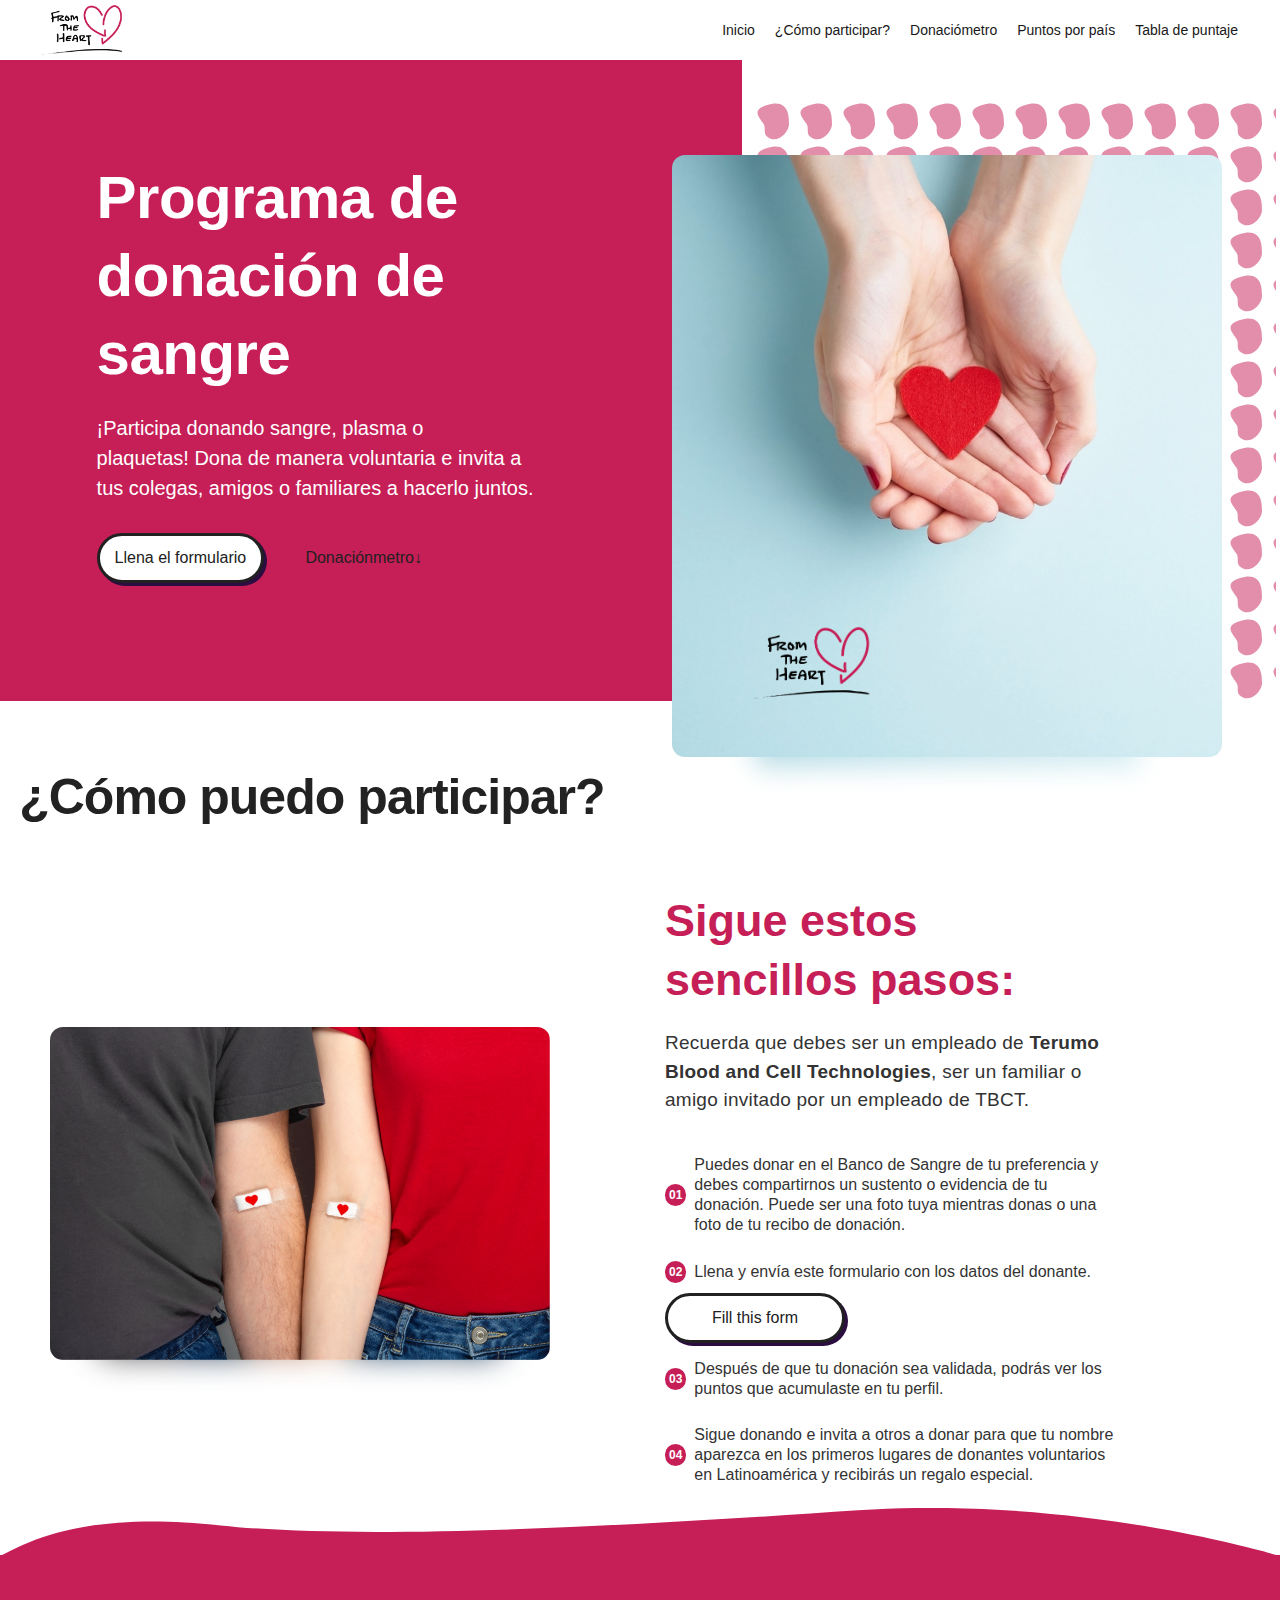
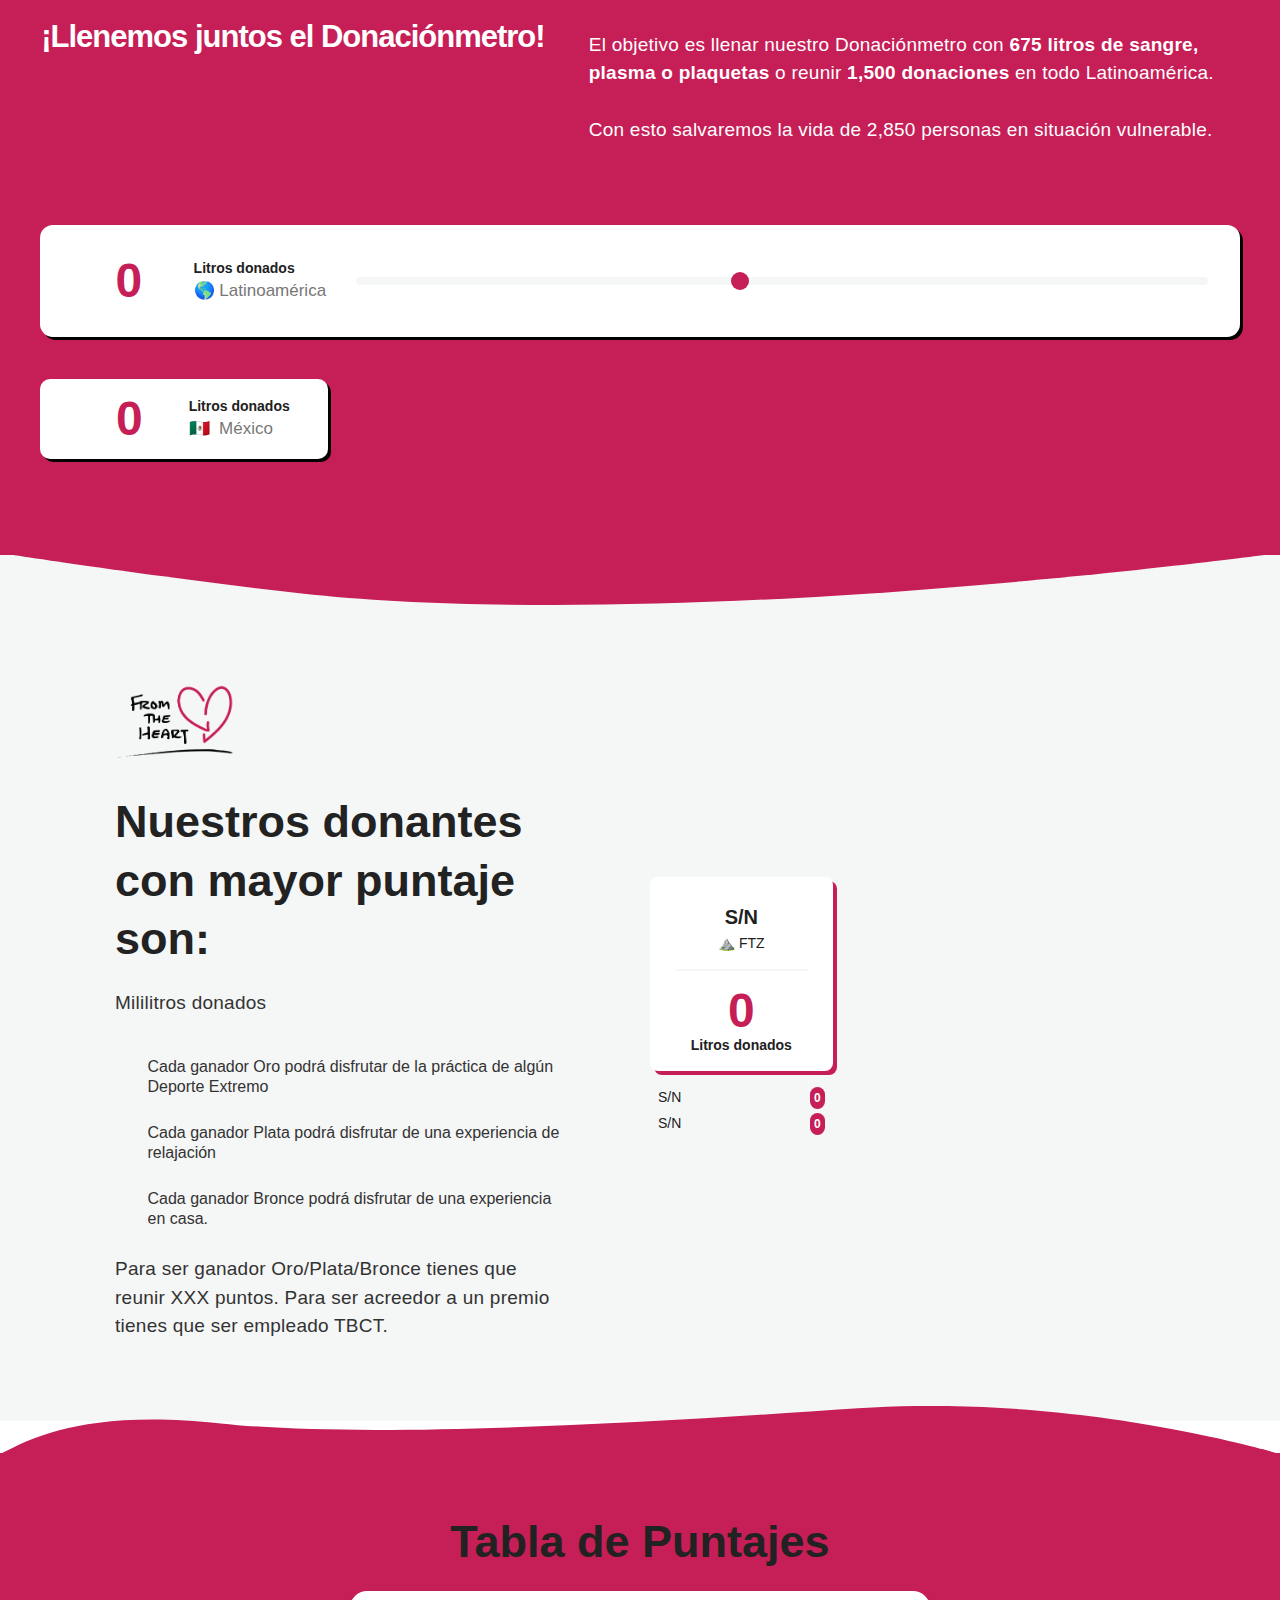
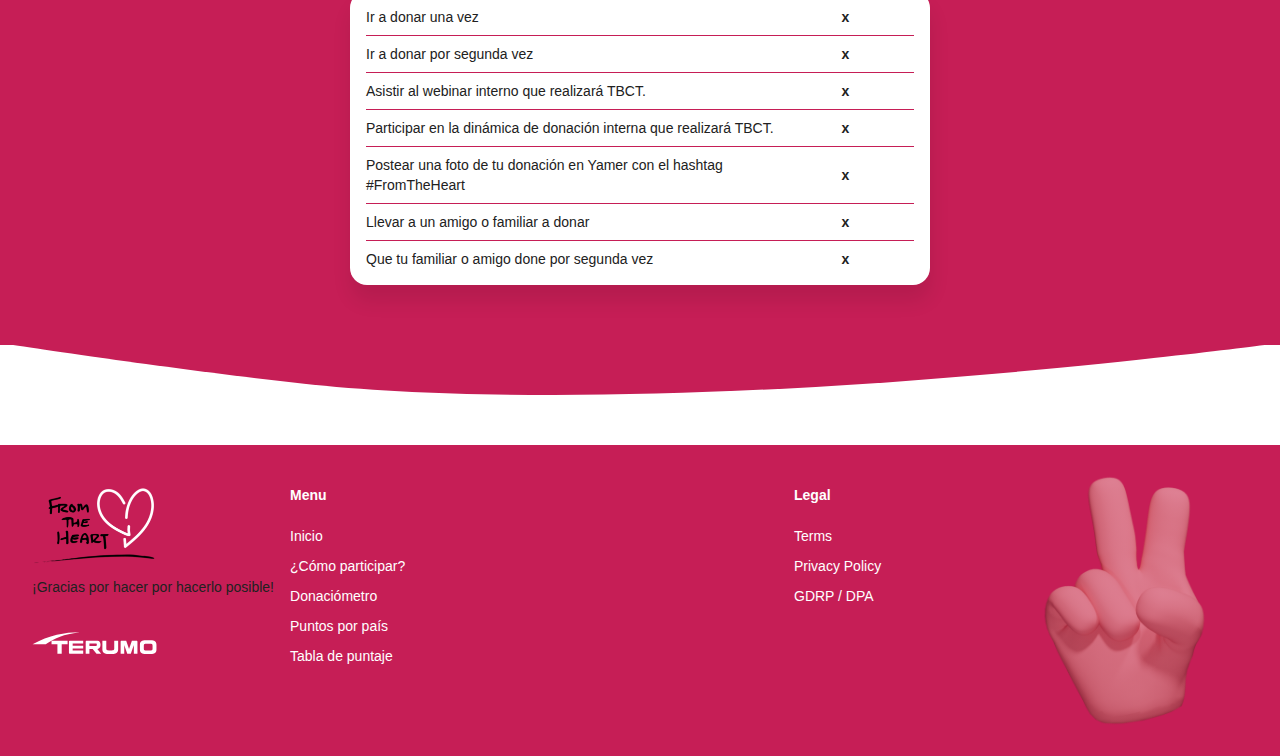
==== commit 664e080a: "Add weglot" ====
--- a/index.html
+++ b/index.html
@@ -1,14 +1,14 @@
 <!DOCTYPE html><!--  This site was created in Webflow. http://www.webflow.com  -->
-<!--  Last Published: Mon Apr 19 2021 22:39:52 GMT+0000 (Coordinated Universal Time)  -->
+<!--  Last Published: Mon Apr 19 2021 23:00:59 GMT+0000 (Coordinated Universal Time)  -->
 <html data-wf-page="606df5cb11788f7dd8bacd62" data-wf-site="606df5cb11788f7aeebacd52">
 <head>
   <meta charset="utf-8">
-  <title>From the Heart - Blood Donation Awareness Program</title>
-  <meta content="Get involved, whether you donate, volunteer or simply help spread the word to colleagues, friends and family." name="description">
-  <meta content="From the Heart - Blood Donation Awareness Program" property="og:title">
-  <meta content="Get involved, whether you donate, volunteer or simply help spread the word to colleagues, friends and family." property="og:description">
-  <meta content="From the Heart - Blood Donation Awareness Program" property="twitter:title">
-  <meta content="Get involved, whether you donate, volunteer or simply help spread the word to colleagues, friends and family." property="twitter:description">
+  <title>Programa de donación de sangre</title>
+  <meta content="¡Participa donando sangre, plasma o plaquetas! Dona de manera voluntaria e invita a tus colegas, amigos o familiares a hacerlo juntos." name="description">
+  <meta content="Programa de donación de sangre" property="og:title">
+  <meta content="¡Participa donando sangre, plasma o plaquetas! Dona de manera voluntaria e invita a tus colegas, amigos o familiares a hacerlo juntos." property="og:description">
+  <meta content="Programa de donación de sangre" property="twitter:title">
+  <meta content="¡Participa donando sangre, plasma o plaquetas! Dona de manera voluntaria e invita a tus colegas, amigos o familiares a hacerlo juntos." property="twitter:description">
   <meta property="og:type" content="website">
   <meta content="summary_large_image" name="twitter:card">
   <meta content="width=device-width, initial-scale=1" name="viewport">
@@ -24,6 +24,14 @@
   <link href="images/webclip.png" rel="apple-touch-icon">
   <script async="" src="https://www.googletagmanager.com/gtag/js?id=UA-194181000-1"></script>
   <script type="text/javascript">window.dataLayer = window.dataLayer || [];function gtag(){dataLayer.push(arguments);}gtag('js', new Date());gtag('config', 'UA-194181000-1', {'anonymize_ip': false});</script>
+  <link rel="alternate" hreflang="es" href="https://fromtheheart.lat">
+  <link rel="alternate" hreflang="br" href="https://br.fromtheheart.lat">
+  <script type="text/javascript" src="https://cdn.weglot.com/weglot.min.js"></script>
+  <script>
+    Weglot.initialize({
+        api_key: 'wg_b244c31e794f8810fc269f6e99bdcf4b5'
+    });
+</script>
 </head>
 <body class="body">
   <div data-collapse="medium" data-animation="default" data-duration="400" role="banner" class="navbar w-nav">
@@ -34,6 +42,7 @@
         <a href="#how" class="nav-link w-nav-link">¿Cómo participar?</a>
         <a href="#donometer" class="nav-link w-nav-link">Donaciómetro</a>
         <a href="#scoreboard" class="nav-link w-nav-link">Puntos por país</a>
+        <a href="#tabla" class="nav-link w-nav-link">Tabla de puntaje</a>
         <a href="https://webflow.com/website/connect-startup-template-cloneable?rfsn=2028432.cbfcb1&amp;utm_medium=connect-template" target="_blank" class="button no-max-width w-button">Go to profile</a>
       </nav>
       <div class="menu-button-green w-nav-button">
@@ -59,7 +68,7 @@
         </div>
       </div>
       <div class="column-4 purple-mobile w-col w-col-5 w-col-tiny-tiny-stack">
-        <div class="div-block-70-copy"><img src="images/Mask-Group-1.jpg" width="550" sizes="(max-width: 479px) 48vw, (max-width: 767px) 41vw, (max-width: 991px) 28vw, 385px" srcset="images/Mask-Group-1-p-500.jpeg 500w, images/Mask-Group-1-p-800.jpeg 800w, images/Mask-Group-1.jpg 986w" alt="" class="landing-page-2-hero-image shadow"><img src="images/Mask-Group-1.jpg" width="550" sizes="(max-width: 479px) 69vw, (max-width: 767px) 59vw, (max-width: 991px) 41vw, 550px" srcset="images/Mask-Group-1-p-500.jpeg 500w, images/Mask-Group-1-p-800.jpeg 800w, images/Mask-Group-1.jpg 986w" alt="" class="landing-page-2-hero-image"><img src="images/Artboard-–-1.png" loading="lazy" sizes="120px" srcset="images/Artboard-–-1-p-500.png 500w, images/Artboard-–-1.png 562w" alt="" class="image-98"></div>
+        <div class="div-block-70-copy"><img src="images/Mask-Group-1.jpg" width="550" sizes="(max-width: 479px) 48vw, (max-width: 767px) 41vw, (max-width: 991px) 28vw, 385px" srcset="images/Mask-Group-1-p-500.jpeg 500w, images/Mask-Group-1-p-800.jpeg 800w, images/Mask-Group-1.jpg 986w" alt="" class="landing-page-2-hero-image shadow"><img src="images/Mask-Group-1.jpg" width="550" sizes="(max-width: 479px) 69vw, (max-width: 767px) 59vw, (max-width: 991px) 41vw, 550px" srcset="images/Mask-Group-1-p-500.jpeg 500w, images/Mask-Group-1-p-800.jpeg 800w, images/Mask-Group-1.jpg 986w" alt="" class="landing-page-2-hero-image"><img src="images/Artboard-–-1.png" loading="lazy" sizes="100vw" srcset="images/Artboard-–-1-p-500.png 500w, images/Artboard-–-1.png 562w" alt="" class="image-98"></div>
       </div>
     </div>
   </div>
@@ -69,7 +78,7 @@
     </div>
     <div class="wrapper horizontal-flex">
       <div class="columns-standard reverse-mobile w-row">
-        <div class="w-col w-col-5"><img src="images/GettyImages-1225040873.jpg" width="516" sizes="(max-width: 479px) 93vw, (max-width: 767px) 92vw, (max-width: 991px) 37vw, 500px" srcset="images/GettyImages-1225040873-p-500.jpeg 500w, images/GettyImages-1225040873-p-800.jpeg 800w, images/GettyImages-1225040873.jpg 990w" alt="" class="lp-image-1"><img src="images/GettyImages-1225040873.jpg" width="516" sizes="(max-width: 479px) 78vw, (max-width: 767px) 76vw, (max-width: 991px) 31vw, 400px" srcset="images/GettyImages-1225040873-p-500.jpeg 500w, images/GettyImages-1225040873-p-800.jpeg 800w, images/GettyImages-1225040873.jpg 990w" alt="" class="lp-image-1 shadow">
+        <div class="w-col w-col-5"><img src="images/GettyImages-1225040873.jpg" width="516" sizes="100vw" srcset="images/GettyImages-1225040873-p-500.jpeg 500w, images/GettyImages-1225040873-p-800.jpeg 800w, images/GettyImages-1225040873.jpg 990w" alt="" class="lp-image-1"><img src="images/GettyImages-1225040873.jpg" width="516" sizes="100vw" srcset="images/GettyImages-1225040873-p-500.jpeg 500w, images/GettyImages-1225040873-p-800.jpeg 800w, images/GettyImages-1225040873.jpg 990w" alt="" class="lp-image-1 shadow">
           <div data-w-id="5656a4f2-fee2-e401-3f17-6c35d038c812" data-animation-type="lottie" data-src="documents/8770-heartbeat-pulsing-loader.json" data-loop="1" data-direction="1" data-autoplay="1" data-is-ix2-target="0" data-renderer="svg" data-default-duration="2.035368619133107" data-duration="0" class="lottie-animation-3"></div>
         </div>
         <div class="w-col w-col-7">
@@ -159,7 +168,7 @@
     <div class="wrapper horizontal-flex">
       <div class="columns-standard w-row">
         <div class="w-col w-col-6 w-col-stack">
-          <div class="wrapper-450-width"><img src="images/Artboard-–-1.png" loading="lazy" sizes="120px" srcset="images/Artboard-–-1-p-500.png 500w, images/Artboard-–-1.png 562w" alt="" class="image-97">
+          <div class="wrapper-450-width"><img src="images/Artboard-–-1.png" loading="lazy" sizes="100vw" srcset="images/Artboard-–-1-p-500.png 500w, images/Artboard-–-1.png 562w" alt="" class="image-97">
             <h3 class="heading-3">Nuestros donantes con mayor puntaje son:</h3>
             <p class="paragraph">Mililitros donados</p>
             <div class="benefits-summary">
@@ -215,7 +224,7 @@
       </div>
     </div>
   </div>
-  <div class="section half-grey-bg quote">
+  <div id="tabla" class="section half-grey-bg quote">
     <div class="div-block-105">
       <h3 class="heading-3">Tabla de Puntajes</h3>
       <div class="wrapper puntaje">
@@ -277,6 +286,12 @@
         </div>
       </div>
     </div>
+    <div class="html-embed w-embed"><svg xmlns="http://www.w3.org/2000/svg" width="100%" height="auto" viewbox="0 0 1920.591 72.199">
+        <path id="Path_2" data-name="Path 2" d="M0,170.383H1920.591S1623.316,79.027,1287.5,101.842,544.09,147.935,331.1,124.495,36.162,153.1,0,170.383Z" transform="translate(0 -98.184)" fill="#c61e56"></path>
+      </svg></div>
+    <div class="html-embed down w-embed"><svg xmlns="http://www.w3.org/2000/svg" width="100%" height="auto" viewbox="0 0 1920.591 78.012">
+        <path id="Path_3" data-name="Path 3" d="M0,170.383H1920.591s-278.71,37.849-614.529,60.665-640.3,23.44-853.285,0S0,170.383,0,170.383Z" transform="translate(0 -170.383)" fill="#c61e56"></path>
+      </svg></div>
   </div>
   <div class="section _40-top-padding"></div>
   <div class="footer">
@@ -290,20 +305,20 @@
           <h6 class="heading-8">Menu</h6>
           <ul role="list" class="w-list-unstyled">
             <li>
-              <a href="https://webflow.com/discover/popular/?rfsn=2028432.cbfcb1&amp;utm_medium=affiliate" class="link-footer">Inicio</a>
+              <a href="#home" class="link-footer">Inicio</a>
             </li>
             <li>
-              <a href="http://www.precisepath.co" class="link-footer">¿Cómo participar?</a>
+              <a href="#how" class="link-footer">¿Cómo participar?</a>
             </li>
           </ul>
           <div class="div-footer-column">
             <ul role="list" class="w-list-unstyled">
               <li>
-                <a href="#" class="link-footer">Donaciómetro</a>
+                <a href="#donometer" class="link-footer">Donaciómetro</a>
               </li>
               <li>
-                <a href="#" class="link-footer">Puntos por país</a>
-                <a href="#" class="link-footer">Tabla de puntaje</a>
+                <a href="#scoreboard" class="link-footer">Puntos por país</a>
+                <a href="#tabla" class="link-footer">Tabla de puntaje</a>
               </li>
             </ul>
           </div>
--- a/css/terumobct.webflow.css
+++ b/css/terumobct.webflow.css
@@ -635,9 +635,11 @@
 }
 
 .section.half-grey-bg.quote {
+  position: relative;
+  overflow: visible;
   margin-top: 32px;
-  background-image: -webkit-gradient(linear, left top, right top, color-stop(75%, #bb2e5a), color-stop(0, #fff));
-  background-image: linear-gradient(90deg, #bb2e5a 75%, #fff 0);
+  background-color: #c61e56;
+  background-image: none;
 }
 
 .section.half-grey-bg.quote.hidden {
@@ -5320,7 +5322,7 @@
   top: 6px;
   right: auto;
   bottom: auto;
-  z-index: 4;
+  z-index: 5;
   width: 100%;
   -webkit-transform: translate(0px, -100%);
   -ms-transform: translate(0px, -100%);
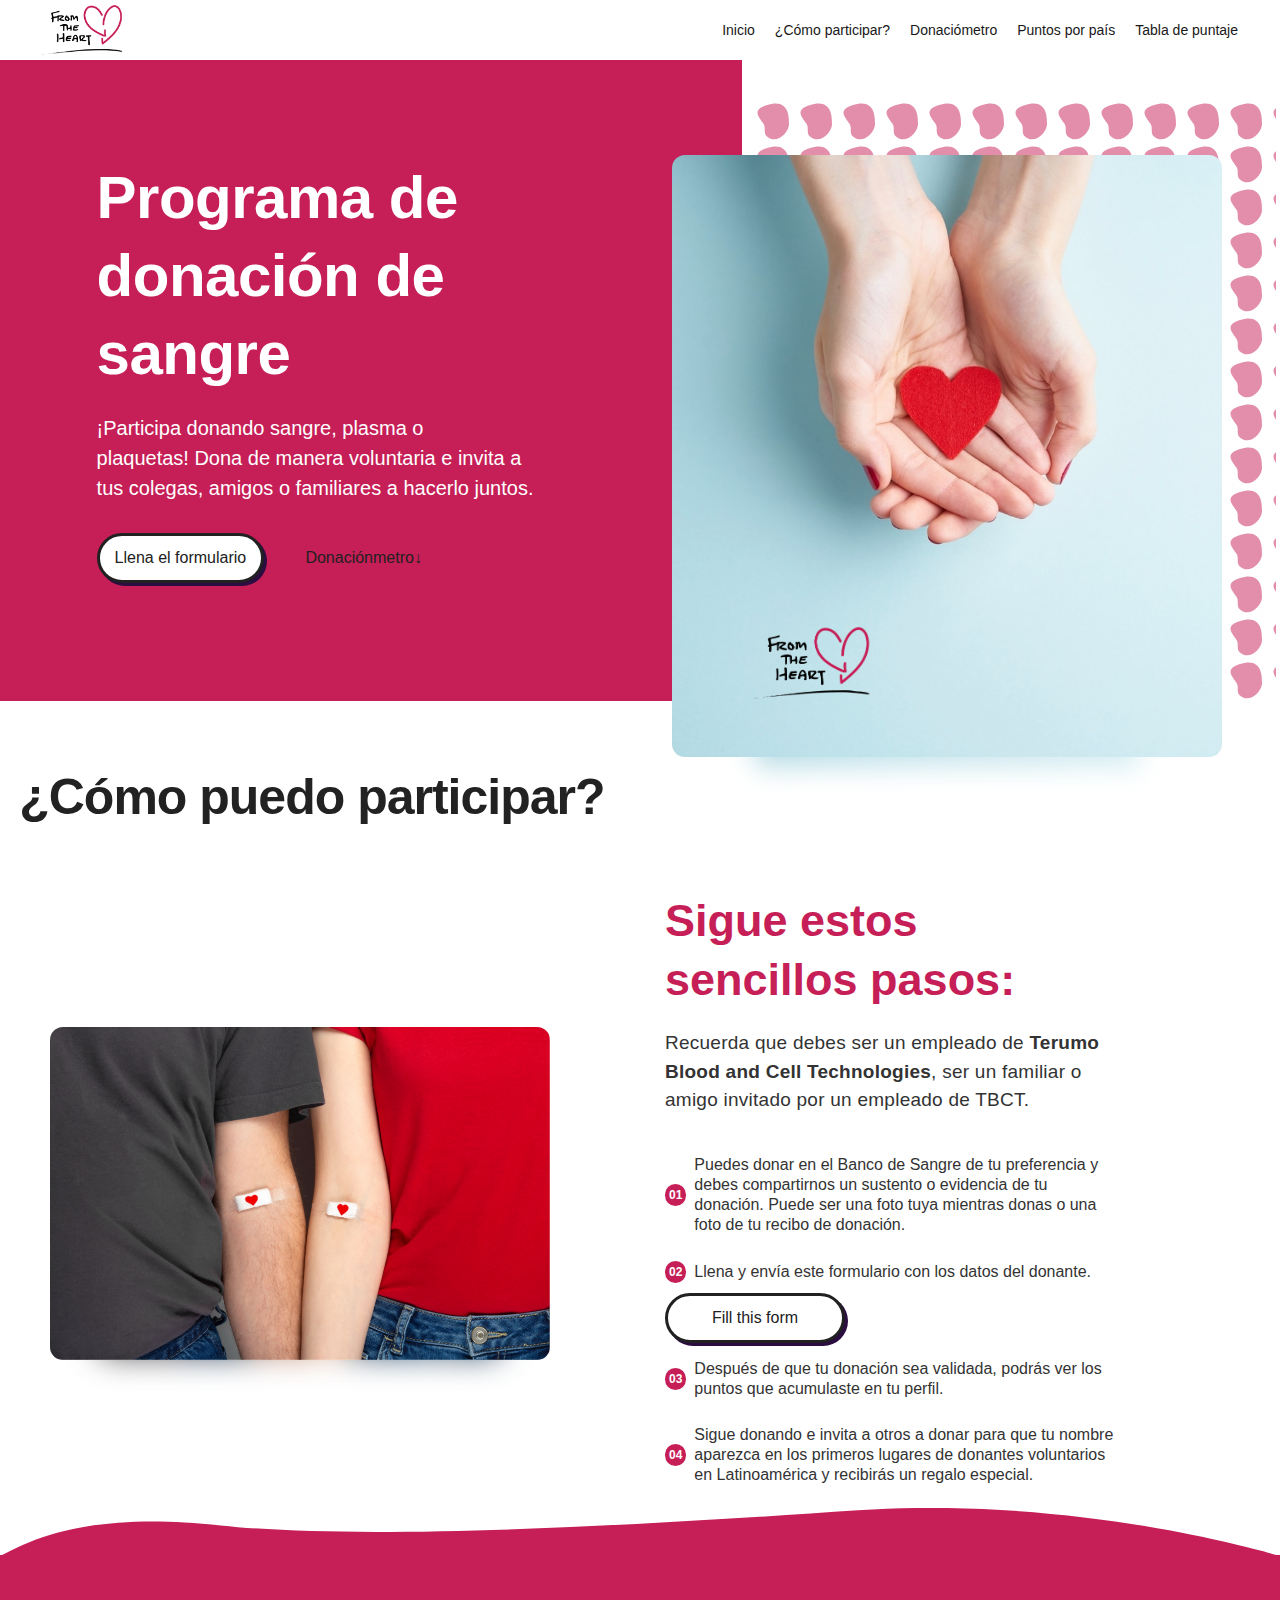
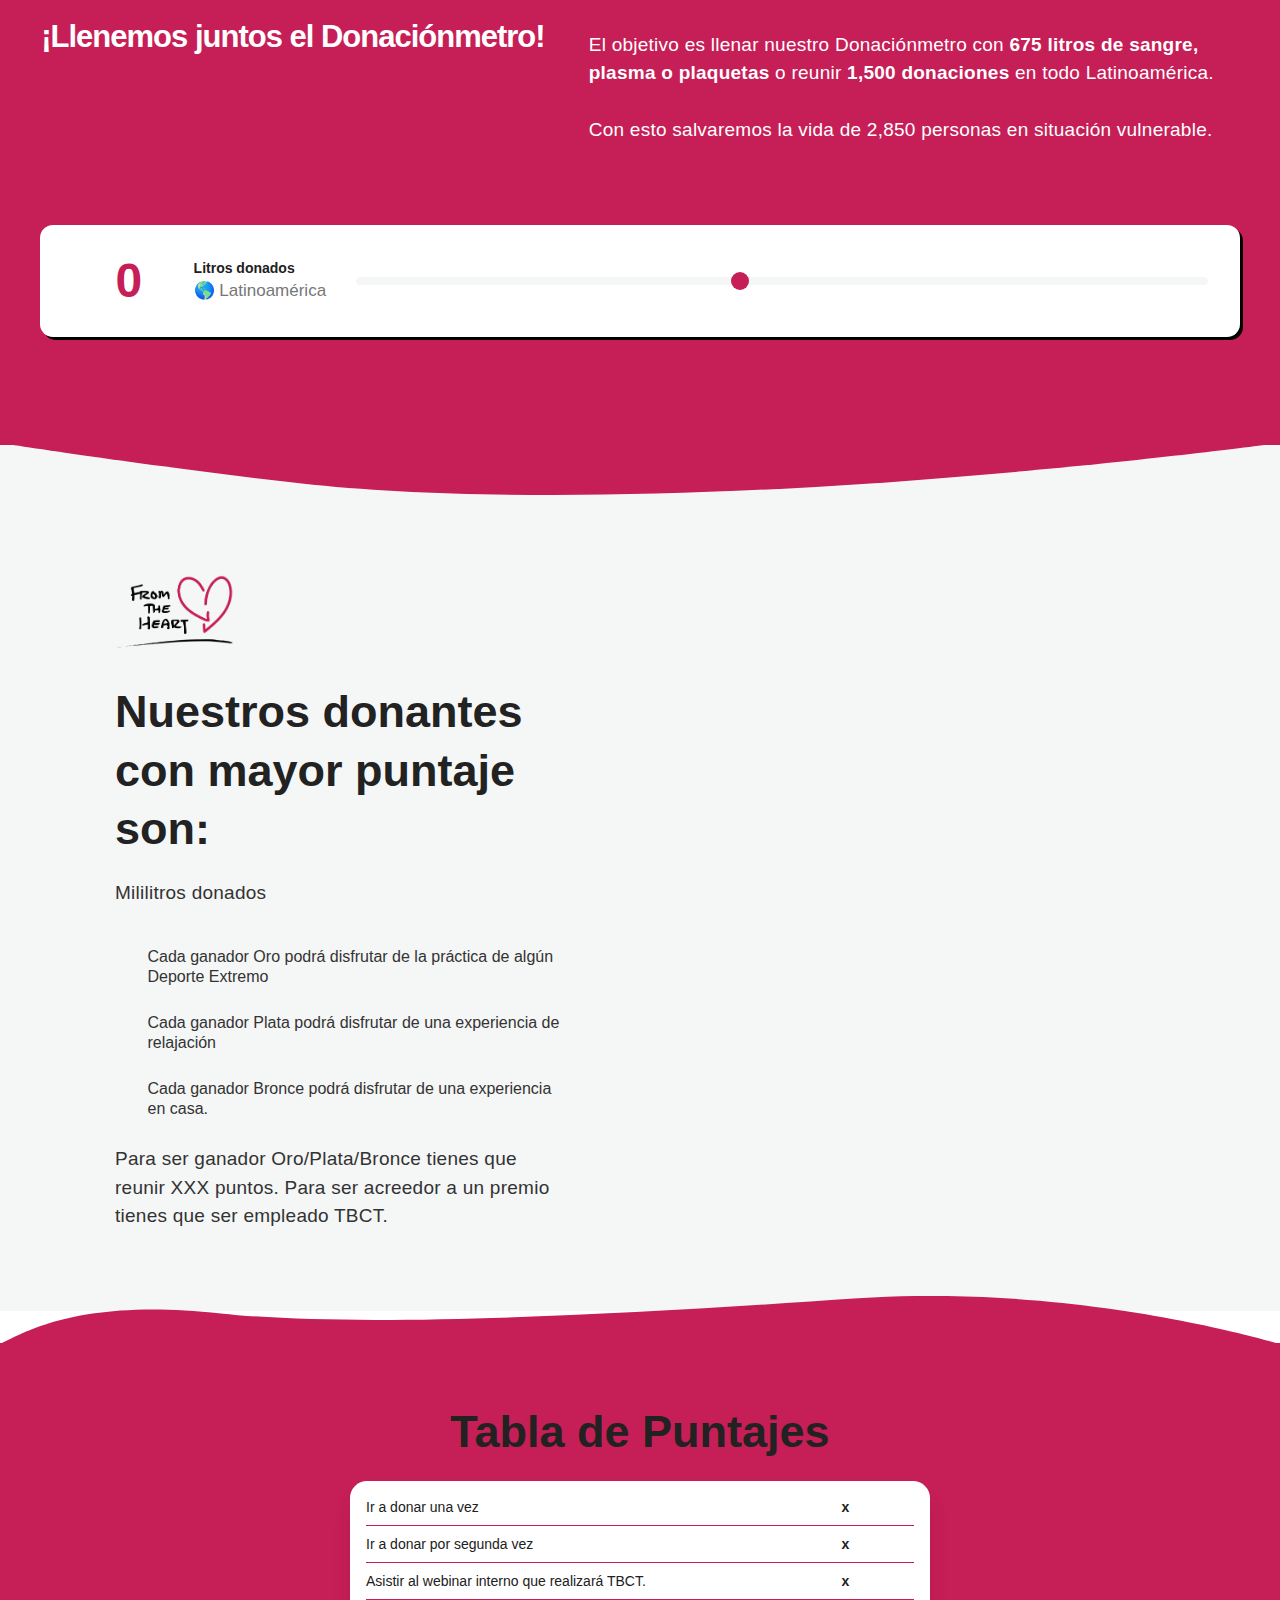
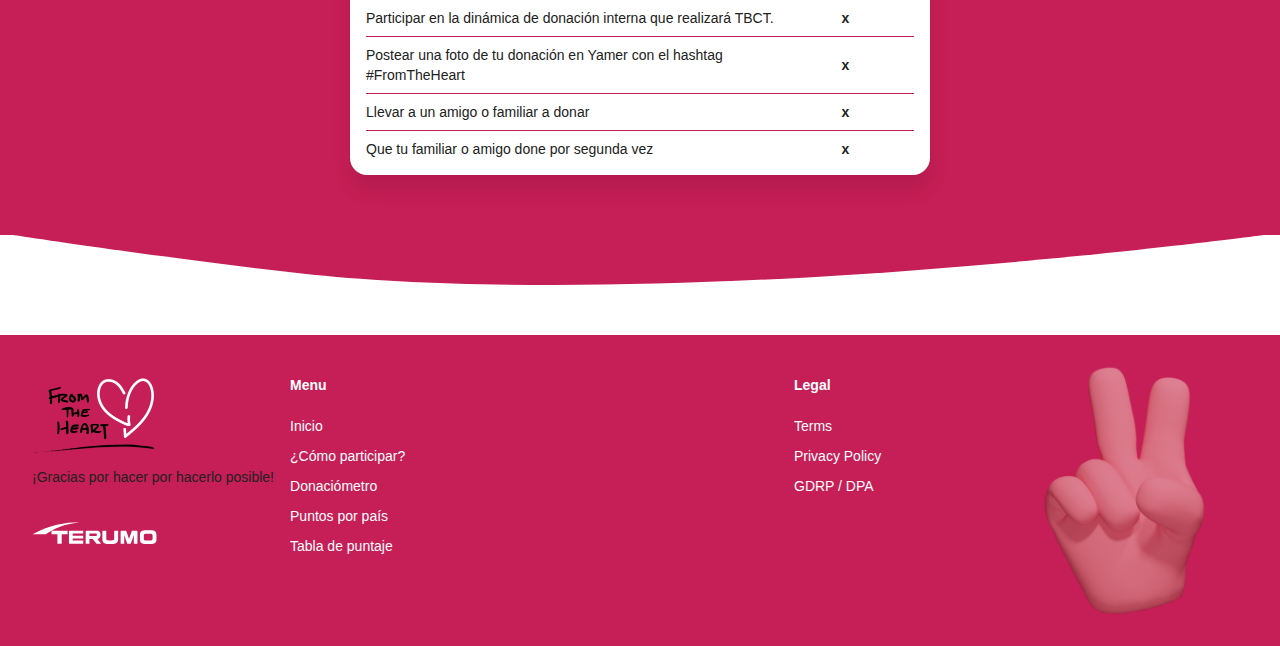
==== commit a987f3ad: "Change weglot account" ====
--- a/index.html
+++ b/index.html
@@ -1,5 +1,5 @@
 <!DOCTYPE html><!--  This site was created in Webflow. http://www.webflow.com  -->
-<!--  Last Published: Mon Apr 19 2021 23:00:59 GMT+0000 (Coordinated Universal Time)  -->
+<!--  Last Published: Tue Apr 20 2021 00:48:34 GMT+0000 (Coordinated Universal Time)  -->
 <html data-wf-page="606df5cb11788f7dd8bacd62" data-wf-site="606df5cb11788f7aeebacd52">
 <head>
   <meta charset="utf-8">
@@ -29,7 +29,7 @@
   <script type="text/javascript" src="https://cdn.weglot.com/weglot.min.js"></script>
   <script>
     Weglot.initialize({
-        api_key: 'wg_b244c31e794f8810fc269f6e99bdcf4b5'
+        api_key: 'wg_4bb39a8cf7d6a13b80aacc026ac0343b7'
     });
 </script>
 </head>
@@ -59,8 +59,8 @@
             <div class="wrapper-450-width left-aligned">
               <p class="subheadline white">¡Participa donando sangre, plasma o plaquetas! Dona de manera voluntaria e invita a tus colegas, amigos o familiares a hacerlo juntos.<br></p>
               <div class="hero-button-block">
-                <a href="https://webflow.com/website/connect-startup-template-cloneable?rfsn=2028432.cbfcb1&amp;utm_medium=connect-template" class="button left-aligned dark-bg w-button">Llena el formulario</a>
-                <a href="#how" class="button text-only centre-mobile w-button">Donaciónmetro<strong> ↓</strong></a>
+                <a href="https://forms.office.com/Pages/DesignPage.aspx?wdLOR=c82494D0D-8CD6-422C-A0F1-5E3F69EA5FC5#FormId=KPt2bgpSWUeYaR-PxJ5xGR-cZCIoX7lFpUExHUham-RUMU5UUFVKQ0ozTUJDSk5ONExZS0hJMjhBMy4u&amp;Locale=es-mx&amp;TopView=MultiLingualEditionView" class="button left-aligned dark-bg w-button">Llena el formulario</a>
+                <a href="#donometer" class="button text-only centre-mobile w-button">Donaciónmetro<strong> ↓</strong></a>
               </div>
             </div>
           </div>
--- a/css/terumobct.webflow.css
+++ b/css/terumobct.webflow.css
@@ -2303,10 +2303,7 @@
 }
 
 .stats-row {
-  display: -webkit-box;
-  display: -webkit-flex;
-  display: -ms-flexbox;
-  display: flex;
+  display: none;
   margin-top: 10px;
   margin-bottom: 20px;
   padding: 16px;
@@ -5294,10 +5291,7 @@
 }
 
 .div-block-100 {
-  display: -webkit-box;
-  display: -webkit-flex;
-  display: -ms-flexbox;
-  display: flex;
+  display: none;
   -webkit-box-orient: vertical;
   -webkit-box-direction: normal;
   -webkit-flex-direction: column;
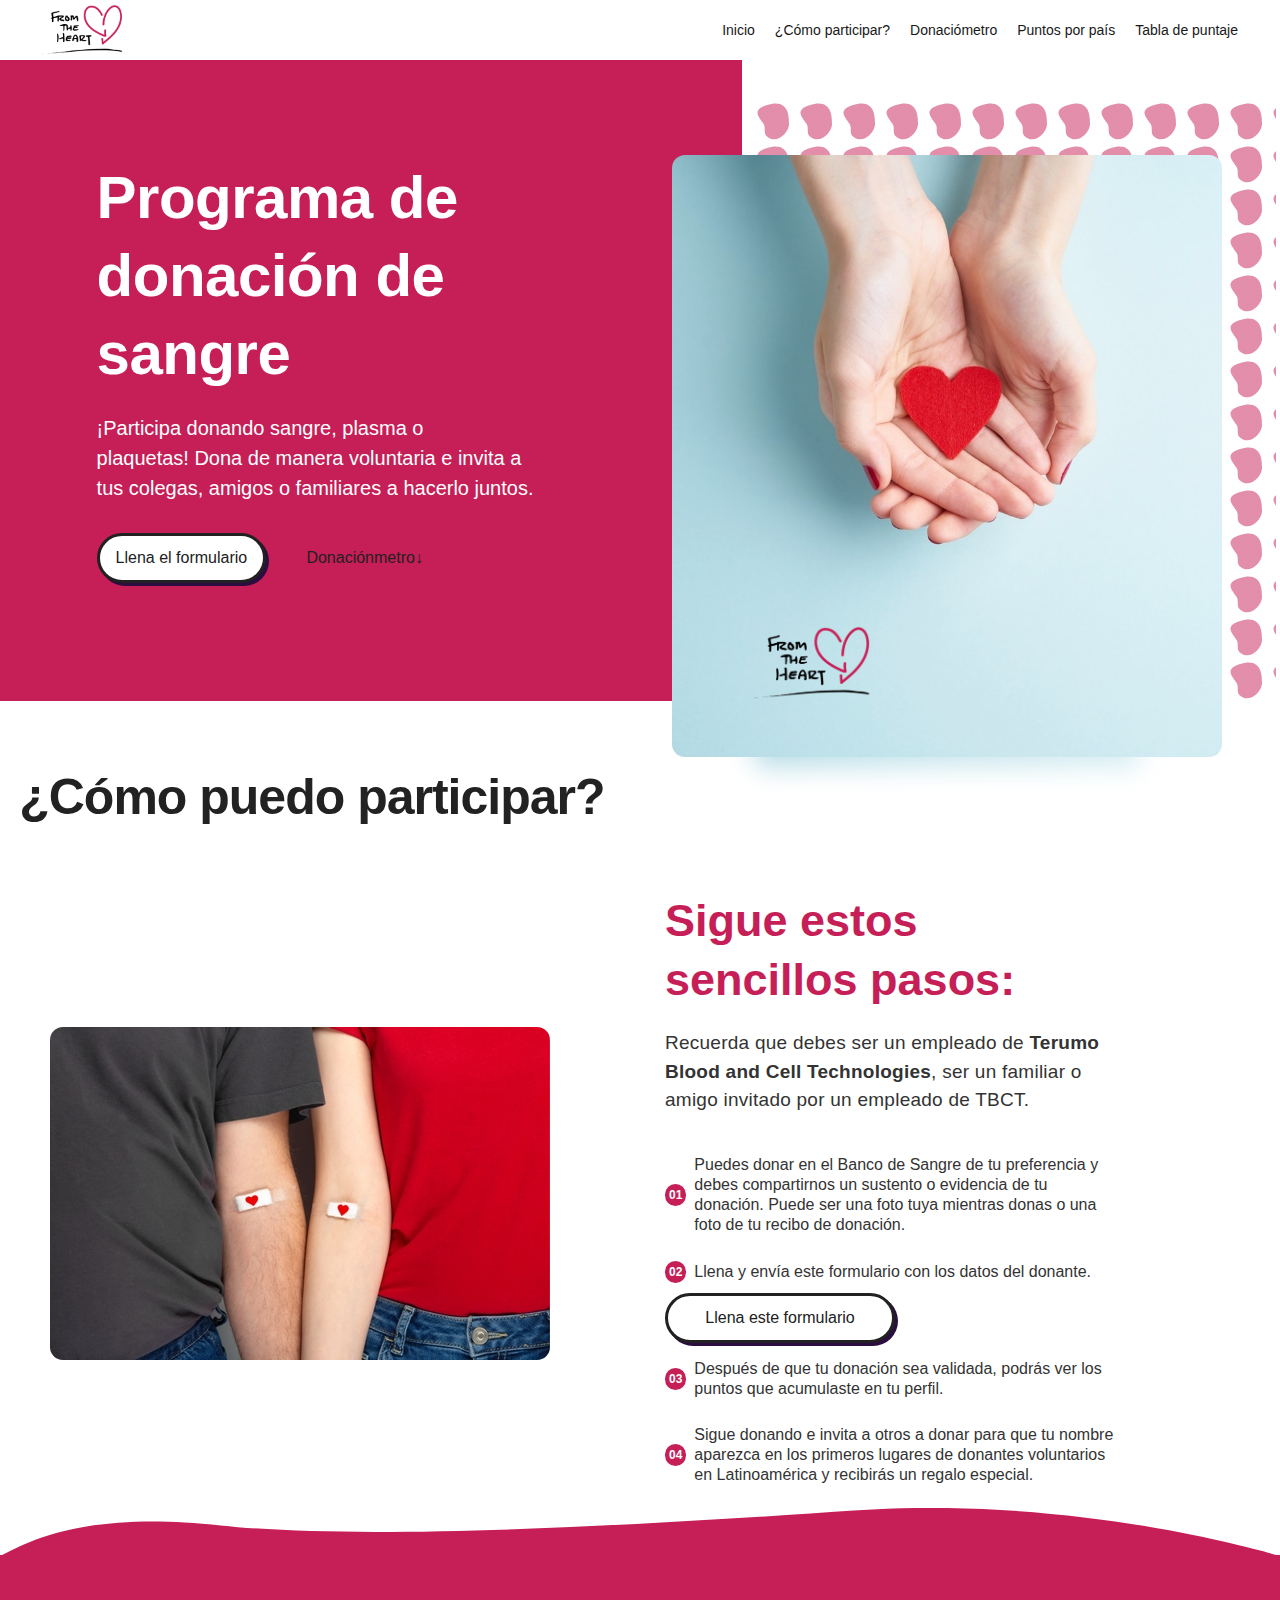
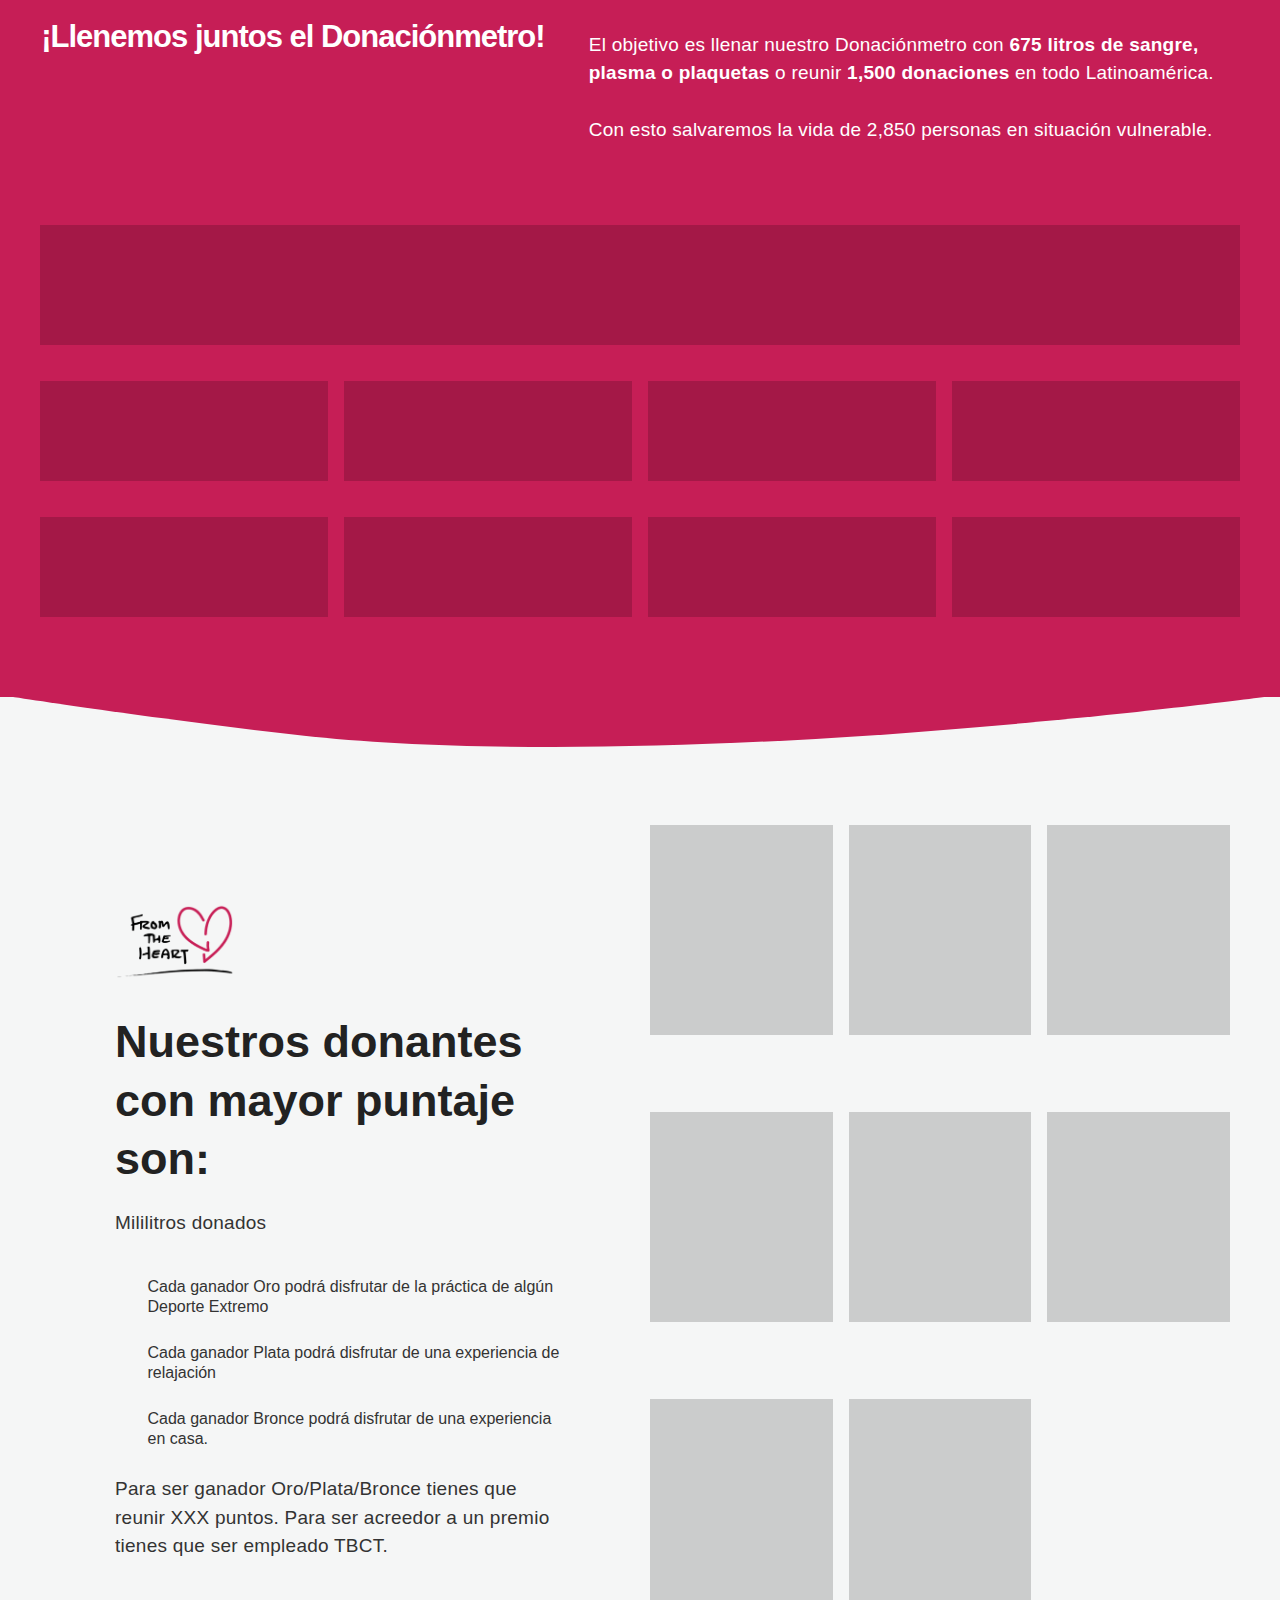
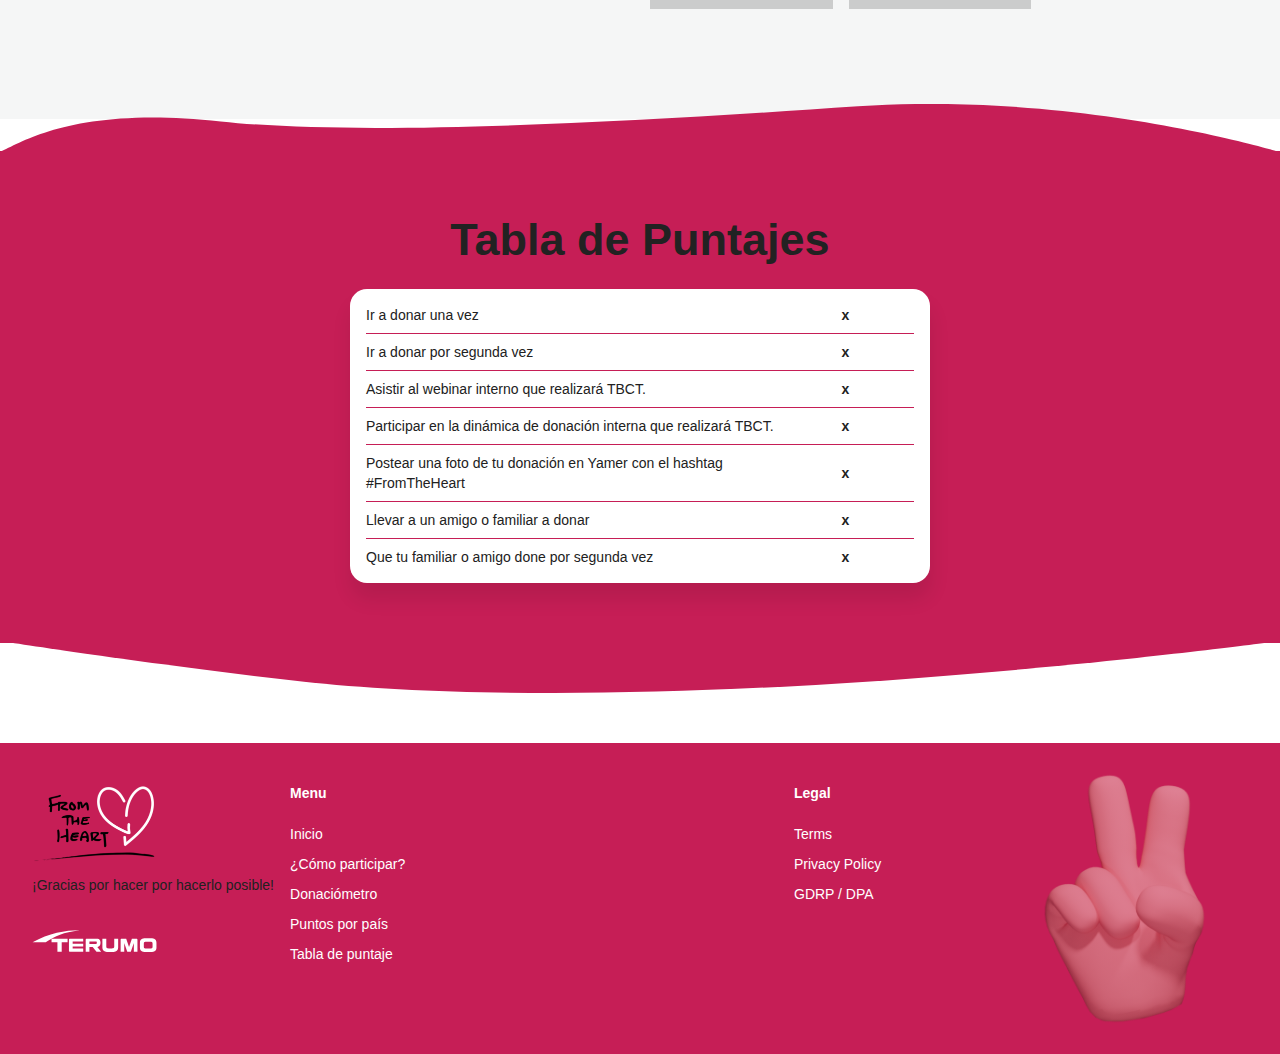
==== commit 96be5bdb: "Verision 1.0" ====
--- a/index.html
+++ b/index.html
@@ -1,5 +1,5 @@
 <!DOCTYPE html><!--  This site was created in Webflow. http://www.webflow.com  -->
-<!--  Last Published: Tue Apr 20 2021 00:48:34 GMT+0000 (Coordinated Universal Time)  -->
+<!--  Last Published: Fri Apr 23 2021 15:44:00 GMT+0000 (Coordinated Universal Time)  -->
 <html data-wf-page="606df5cb11788f7dd8bacd62" data-wf-site="606df5cb11788f7aeebacd52">
 <head>
   <meta charset="utf-8">
@@ -68,7 +68,7 @@
         </div>
       </div>
       <div class="column-4 purple-mobile w-col w-col-5 w-col-tiny-tiny-stack">
-        <div class="div-block-70-copy"><img src="images/Mask-Group-1.jpg" width="550" sizes="(max-width: 479px) 48vw, (max-width: 767px) 41vw, (max-width: 991px) 28vw, 385px" srcset="images/Mask-Group-1-p-500.jpeg 500w, images/Mask-Group-1-p-800.jpeg 800w, images/Mask-Group-1.jpg 986w" alt="" class="landing-page-2-hero-image shadow"><img src="images/Mask-Group-1.jpg" width="550" sizes="(max-width: 479px) 69vw, (max-width: 767px) 59vw, (max-width: 991px) 41vw, 550px" srcset="images/Mask-Group-1-p-500.jpeg 500w, images/Mask-Group-1-p-800.jpeg 800w, images/Mask-Group-1.jpg 986w" alt="" class="landing-page-2-hero-image"><img src="images/Artboard-–-1.png" loading="lazy" sizes="100vw" srcset="images/Artboard-–-1-p-500.png 500w, images/Artboard-–-1.png 562w" alt="" class="image-98"></div>
+        <div class="div-block-70-copy"><img src="images/Mask-Group-1.jpg" width="550" sizes="(max-width: 767px) 100vw, (max-width: 991px) 28vw, 385px" srcset="images/Mask-Group-1-p-500.jpeg 500w, images/Mask-Group-1-p-800.jpeg 800w, images/Mask-Group-1.jpg 986w" alt="" class="landing-page-2-hero-image shadow"><img src="images/Mask-Group-1.jpg" width="550" sizes="(max-width: 479px) 69vw, (max-width: 767px) 59vw, (max-width: 991px) 41vw, 550px" srcset="images/Mask-Group-1-p-500.jpeg 500w, images/Mask-Group-1-p-800.jpeg 800w, images/Mask-Group-1.jpg 986w" alt="" class="landing-page-2-hero-image"><img src="images/Artboard-–-1.png" loading="lazy" sizes="120px" srcset="images/Artboard-–-1-p-500.png 500w, images/Artboard-–-1.png 562w" alt="" class="image-98"></div>
       </div>
     </div>
   </div>
@@ -78,7 +78,7 @@
     </div>
     <div class="wrapper horizontal-flex">
       <div class="columns-standard reverse-mobile w-row">
-        <div class="w-col w-col-5"><img src="images/GettyImages-1225040873.jpg" width="516" sizes="100vw" srcset="images/GettyImages-1225040873-p-500.jpeg 500w, images/GettyImages-1225040873-p-800.jpeg 800w, images/GettyImages-1225040873.jpg 990w" alt="" class="lp-image-1"><img src="images/GettyImages-1225040873.jpg" width="516" sizes="100vw" srcset="images/GettyImages-1225040873-p-500.jpeg 500w, images/GettyImages-1225040873-p-800.jpeg 800w, images/GettyImages-1225040873.jpg 990w" alt="" class="lp-image-1 shadow">
+        <div class="w-col w-col-5"><img src="images/GettyImages-1225040873.jpg" width="516" sizes="(max-width: 479px) 93vw, (max-width: 767px) 92vw, (max-width: 991px) 37vw, 500px" srcset="images/GettyImages-1225040873-p-500.jpeg 500w, images/GettyImages-1225040873-p-800.jpeg 800w, images/GettyImages-1225040873.jpg 990w" alt="" class="lp-image-1"><img src="images/GettyImages-1225040873.jpg" width="516" sizes="(max-width: 479px) 78vw, (max-width: 767px) 76vw, (max-width: 991px) 31vw, 400px" srcset="images/GettyImages-1225040873-p-500.jpeg 500w, images/GettyImages-1225040873-p-800.jpeg 800w, images/GettyImages-1225040873.jpg 990w" alt="" class="lp-image-1 shadow">
           <div data-w-id="5656a4f2-fee2-e401-3f17-6c35d038c812" data-animation-type="lottie" data-src="documents/8770-heartbeat-pulsing-loader.json" data-loop="1" data-direction="1" data-autoplay="1" data-is-ix2-target="0" data-renderer="svg" data-default-duration="2.035368619133107" data-duration="0" class="lottie-animation-3"></div>
         </div>
         <div class="w-col w-col-7">
@@ -97,7 +97,7 @@
                   <div class="text-block">02</div>
                   <p class="pricing-feature">Llena y envía este formulario con los datos del donante.</p>
                 </div>
-                <a href="https://webflow.com/website/connect-startup-template-cloneable?rfsn=2028432.cbfcb1&amp;utm_medium=connect-template" class="button left-aligned dark-bg w-button">Fill this form</a>
+                <a href="https://forms.office.com/Pages/DesignPage.aspx?wdLOR=c82494D0D-8CD6-422C-A0F1-5E3F69EA5FC5#FormId=KPt2bgpSWUeYaR-PxJ5xGR-cZCIoX7lFpUExHUham-RUMU5UUFVKQ0ozTUJDSk5ONExZS0hJMjhBMy4u&amp;Locale=es-mx&amp;TopView=MultiLingualEditionView" class="button left-aligned dark-bg w-button">Llena este formulario</a>
               </div>
               <div>
                 <div class="check-wrap">
@@ -134,9 +134,12 @@
               </div>
             </div>
             <div class="div-block-86">
-              <div class="div-block-88"></div>
-            </div>
-          </div>
+              <div id="latam_percentage" class="div-block-106">
+                <div id="bolita" class="div-block-88"></div>
+              </div>
+            </div>
+          </div>
+          <div class="ssc-square spooky-liters"></div>
         </div>
         <div id="groups-parent" class="stats-wrapper auto grid">
           <div id="wololo" data-group="group" class="stats-row w-node-e2482497-a7cb-0425-17b9-78bfea5eb1e1-d8bacd62">
@@ -148,6 +151,14 @@
               </div>
             </div>
           </div>
+          <div class="ssc-square spooky-liters spooky-country"></div>
+          <div class="ssc-square spooky-liters spooky-country"></div>
+          <div class="ssc-square spooky-liters spooky-country"></div>
+          <div class="ssc-square spooky-liters spooky-country"></div>
+          <div class="ssc-square spooky-liters spooky-country"></div>
+          <div class="ssc-square spooky-liters spooky-country"></div>
+          <div class="ssc-square spooky-liters spooky-country"></div>
+          <div class="ssc-square spooky-liters spooky-country bottom"></div>
         </div>
         <div class="testimonial-box-blue auto hidden">
           <div class="testimonial-block">
@@ -168,7 +179,7 @@
     <div class="wrapper horizontal-flex">
       <div class="columns-standard w-row">
         <div class="w-col w-col-6 w-col-stack">
-          <div class="wrapper-450-width"><img src="images/Artboard-–-1.png" loading="lazy" sizes="100vw" srcset="images/Artboard-–-1-p-500.png 500w, images/Artboard-–-1.png 562w" alt="" class="image-97">
+          <div class="wrapper-450-width"><img src="images/Artboard-–-1.png" loading="lazy" sizes="120px" srcset="images/Artboard-–-1-p-500.png 500w, images/Artboard-–-1.png 562w" alt="" class="image-97">
             <h3 class="heading-3">Nuestros donantes con mayor puntaje son:</h3>
             <p class="paragraph">Mililitros donados</p>
             <div class="benefits-summary">
@@ -208,6 +219,14 @@
                 </div>
               </div>
             </div>
+            <div class="ssc-square spooky-liters spooky-leader"></div>
+            <div class="ssc-square spooky-liters spooky-leader"></div>
+            <div class="ssc-square spooky-liters spooky-leader"></div>
+            <div class="ssc-square spooky-liters spooky-leader"></div>
+            <div class="ssc-square spooky-liters spooky-leader"></div>
+            <div class="ssc-square spooky-liters spooky-leader"></div>
+            <div class="ssc-square spooky-liters spooky-leader"></div>
+            <div class="ssc-square spooky-liters spooky-leader bottom"></div>
           </div>
         </div>
       </div>
@@ -341,49 +360,60 @@
   <script src="https://d3e54v103j8qbb.cloudfront.net/js/jquery-3.5.1.min.dc5e7f18c8.js?site=606df5cb11788f7aeebacd52" type="text/javascript" integrity="sha256-9/aliU8dGd2tb6OSsuzixeV4y/faTqgFtohetphbbj0=" crossorigin="anonymous"></script>
   <script src="js/webflow.js" type="text/javascript"></script>
   <!-- [if lte IE 9]><script src="https://cdnjs.cloudflare.com/ajax/libs/placeholders/3.0.2/placeholders.min.js"></script><![endif] -->
+  <style>
+@-webkit-keyframes ssc-loading{0%{-webkit-transform:translateX(-100%);transform:translateX(-100%)}to{-webkit-transform:translateX(100%);transform:translateX(100%)}}@keyframes ssc-loading{0%{-webkit-transform:translateX(-100%);transform:translateX(-100%)}to{-webkit-transform:translateX(100%);transform:translateX(100%)}}.ssc-circle,.ssc-head-line,.ssc-line,.ssc-square{position:relative;overflow:hidden}.ssc-circle:after,.ssc-head-line:after,.ssc-line:after,.ssc-square:after{content:"";-webkit-animation:ssc-loading 1.3s infinite;animation:ssc-loading 1.3s infinite;height:100%;left:0;position:absolute;right:0;top:0;-webkit-transform:translateX(-100%);transform:translateX(-100%);z-index:1;background:-webkit-gradient(linear,left top,right top,from(transparent),color-stop(hsla(0,0%,100%,.3)),to(transparent));background:linear-gradient(90deg,transparent,hsla(0,0%,100%,.3),transparent)}.ssc{cursor:progress;-webkit-user-select:none;-moz-user-select:none;-ms-user-select:none;user-select:none}.ssc .mb{margin-bottom:16px}.ssc .mt{margin-top:16px}.ssc .mr{margin-right:16px}.ssc .ml{margin-left:16px}.ssc .mbs{margin-bottom:8px}.ssc .mts{margin-top:8px}.ssc .mrs{margin-right:8px}.ssc .mls{margin-left:8px}.ssc .w-10{width:10%}.ssc .w-20{width:20%}.ssc .w-30{width:30%}.ssc .w-40{width:40%}.ssc .w-50{width:50%}.ssc .w-60{width:60%}.ssc .w-70{width:70%}.ssc .w-80{width:80%}.ssc .w-90{width:90%}.ssc .w-100{width:100%}.ssc .flex{display:-webkit-box;display:flex}.ssc .inline-flex{display:-webkit-inline-box;display:inline-flex}.ssc .align-center{-webkit-box-align:center;align-items:center}.ssc .align-start{-webkit-box-align:start;align-items:flex-start}.ssc .align-end{-webkit-box-align:end;align-items:flex-end}.ssc .align-stretch{-webkit-box-align:stretch;align-items:stretch}.ssc .justify-start{-webkit-box-pack:start;justify-content:start}.ssc .justify-end{-webkit-box-pack:end;justify-content:end}.ssc .justify-between{-webkit-box-pack:justify;justify-content:space-between}.ssc .justify-center{-webkit-box-pack:center;justify-content:center}.ssc .justify-around{justify-content:space-around}.ssc-wrapper{padding:16px}.ssc-card{display:block;width:100%;height:100%;border-radius:5px;box-shadow:0 2px 4px 1px rgba(0,0,0,.17);background-color:#fff}.ssc-circle{border-radius:50%;width:50px;height:50px}.ssc-circle,.ssc-hr{display:block;background-color:rgba(0,0,0,.17)}.ssc-hr{width:100%;height:2px}.ssc-line{display:block;background-color:rgba(0,0,0,.17);border-radius:15px;margin-bottom:8px;width:100%;height:12px}.ssc-line:last-child{margin-bottom:unset}.ssc-head-line{border-radius:15px;height:24px}.ssc-head-line,.ssc-square{display:block;background-color:rgba(0,0,0,.17);width:100%}.ssc-square{height:150px}
+/*# sourceMappingURL=/index.min.css.map */
+</style>
   <script>
-  const addTodo = async () => {
-   	const data = await fetch( "https://gianesini.api.stdlib.com/from-the-heart@dev")
- 	const json = await data.json();
-    console.log(json);
-    const groupProto = document.querySelector('[data-group="group"]');
-    const groupsParent = document.getElementById('groups-parent');
-    json.byCountry.map(group => { 
-      const newgroup = groupProto.cloneNode(true);
-      const title = newgroup.querySelector('[data-title="title"]');
-  	  const liters = newgroup.querySelector('[data-liters="liters"]');
-      title.innerText = group.group;
-      liters.innerText = group.liters;
-      groupsParent.appendChild(newgroup);
-      newgroup.style.display="block";
-    });
-    const groupLatam = document.querySelector('[data-group="group_latam"]');
-    const titleLatam = document.querySelector('[data-title="title_latam"]');
-  	const litersLatam = document.querySelector('[data-liters="liters_latam"]');
-    litersLatam.innerText = json.litersLATAM;
-    const leaderboardProto = document.querySelector('[data-leaderboard="leader_proto"]');
-    const leaderboardsParent = document.getElementById('leaderboards-parent');
-    json.leaderboards.map(leaderboard => {
-      const newgroup = leaderboardProto.cloneNode(true);
-      const leaderCountry = newgroup.querySelector('[data-leaderboard="leader_country"]');
-      leaderCountry.innerText = leaderboard.region;
-      const leaderName = newgroup.querySelector('[data-leaderboard="leader_name"]');
-      const secondName = newgroup.querySelector('[data-leaderboard="second_name"]');
-      const thirdName = newgroup.querySelector('[data-leaderboard="third_name"]');
-      if (leaderboard.leaders[0]) leaderName.innerText = leaderboard.leaders[0].name;
-      if (leaderboard.leaders[1]) secondName.innerText = leaderboard.leaders[1].name;
-      if (leaderboard.leaders[2]) thirdName.innerText = leaderboard.leaders[2].name;
-  	  const leaderLiters = newgroup.querySelector('[data-leaderboard="leader_liters"]');
-      const secondLiters = newgroup.querySelector('[data-leaderboard="second_liters"]');
-      const thirdLiters = newgroup.querySelector('[data-leaderboard="third_liters"]');
-	  if (leaderboard.leaders[0]) leaderLiters.innerText = leaderboard.leaders[0].liters;
-      if (leaderboard.leaders[1]) secondLiters.innerText = leaderboard.leaders[1].liters;
-      if (leaderboard.leaders[2]) thirdLiters.innerText = leaderboard.leaders[2].liters;
-      leaderboardsParent.appendChild(newgroup);
-      newgroup.style.display="block";
-    });
- };
- addTodo();
+const addTodo = async () => {
+  const data = await fetch("https://gianesini.api.stdlib.com/from-the-heart@dev")
+  const json = await data.json();
+  console.log(json)
+  const latamMeter = document.getElementById('wololo_latam');
+  const groupProto = document.querySelector('[data-group="group"]');
+  const groupsParent = document.getElementById('groups-parent');
+  const groupsSkeletons = document.querySelectorAll('.spooky-liters');
+  json.byCountry.map(group => {
+    const newgroup = groupProto.cloneNode(true);
+    const title = newgroup.querySelector('[data-title="title"]');
+    const liters = newgroup.querySelector('[data-liters="liters"]');
+    title.innerText = group.group;
+    liters.innerText = group.liters;
+    groupsParent.appendChild(newgroup);
+    for (const skeleton of groupsSkeletons) {
+      skeleton.style.display = "none";
+    }
+    newgroup.style.display = latamMeter.style.display = "flex";
+  });
+  const groupLatam = document.querySelector('[data-group="group_latam"]');
+  const titleLatam = document.querySelector('[data-title="title_latam"]');
+  const litersLatam = document.querySelector('[data-liters="liters_latam"]');
+  litersLatam.innerText = json.litersLATAM;
+  const result=json.litersLATAM*100/675;
+  document.getElementById('latam_percentage').style.width = `${result}%`;
+  const leaderboardProto = document.querySelector('[data-leaderboard="leader_proto"]');
+  const leaderboardsParent = document.getElementById('leaderboards-parent');
+  json.leaderboards.map(leaderboard => {
+    const newgroup = leaderboardProto.cloneNode(true);
+    const leaderCountry = newgroup.querySelector('[data-leaderboard="leader_country"]');
+    leaderCountry.innerText = leaderboard.region;
+    const leaderName = newgroup.querySelector('[data-leaderboard="leader_name"]');
+    const secondName = newgroup.querySelector('[data-leaderboard="second_name"]');
+    const thirdName = newgroup.querySelector('[data-leaderboard="third_name"]');
+    if (leaderboard.leaders[0]) leaderName.innerText = leaderboard.leaders[0].name;
+    if (leaderboard.leaders[1]) secondName.innerText = leaderboard.leaders[1].name;
+    if (leaderboard.leaders[2]) thirdName.innerText = leaderboard.leaders[2].name;
+    const leaderLiters = newgroup.querySelector('[data-leaderboard="leader_liters"]');
+    const secondLiters = newgroup.querySelector('[data-leaderboard="second_liters"]');
+    const thirdLiters = newgroup.querySelector('[data-leaderboard="third_liters"]');
+    if (leaderboard.leaders[0]) leaderLiters.innerText = leaderboard.leaders[0].liters;
+    if (leaderboard.leaders[1]) secondLiters.innerText = leaderboard.leaders[1].liters;
+    if (leaderboard.leaders[2]) thirdLiters.innerText = leaderboard.leaders[2].liters;
+    leaderboardsParent.appendChild(newgroup);
+    newgroup.style.display = "flex";
+  });
+};
+addTodo();
 </script>
 </body>
 </html>--- a/css/terumobct.webflow.css
+++ b/css/terumobct.webflow.css
@@ -265,6 +265,9 @@
 }
 
 .button.left-aligned.dark-bg {
+  max-width: 230px;
+  padding-right: 16px;
+  padding-left: 16px;
   -webkit-box-flex: 0;
   -webkit-flex: 0 0 auto;
   -ms-flex: 0 0 auto;
@@ -1186,6 +1189,7 @@
 
 .heading-2.centre._800-width.white {
   color: #fff;
+  text-align: left;
 }
 
 .heading-2.white {
@@ -5045,10 +5049,7 @@
 
 .termo {
   position: relative;
-  display: -webkit-box;
-  display: -webkit-flex;
-  display: -ms-flexbox;
-  display: flex;
+  display: none;
   margin-bottom: 16px;
   padding: 32px;
   -webkit-box-pack: center;
@@ -5066,9 +5067,9 @@
 
 .div-block-88 {
   position: absolute;
-  left: 44%;
+  left: auto;
   top: 50%;
-  right: auto;
+  right: 0%;
   bottom: 0%;
   width: 18px;
   height: 18px;
@@ -5404,6 +5405,40 @@
   -webkit-align-items: center;
   -ms-flex-align: center;
   align-items: center;
+}
+
+.div-block-106 {
+  position: absolute;
+  left: 0%;
+  top: 0%;
+  right: auto;
+  bottom: auto;
+  width: 100%;
+  height: 100%;
+  border-radius: 20px;
+  background-color: #c61e56;
+}
+
+.ssc-square.spooky-liters {
+  height: 120px;
+}
+
+.ssc-square.spooky-liters.spooky-country {
+  height: 100px;
+  margin-top: 20px;
+}
+
+.ssc-square.spooky-liters.spooky-country.bottom {
+  margin-bottom: 20px;
+}
+
+.ssc-square.spooky-liters.spooky-leader {
+  height: 210px;
+  margin-bottom: 45px;
+}
+
+.ssc-square.spooky-liters.spooky-leader.bottom {
+  margin-bottom: 50px;
 }
 
 @media screen and (min-width: 1440px) {
@@ -7007,7 +7042,7 @@
     border-style: solid;
     border-width: 1px;
     border-color: rgba(2, 103, 107, 0.1);
-    color: #603eff;
+    color: #c61e56;
   }
 
   .menu-button-green.w--open {
@@ -7167,6 +7202,7 @@
     -webkit-align-self: flex-start;
     -ms-flex-item-align: start;
     align-self: flex-start;
+    color: #fff;
   }
 
   .section {
@@ -7605,7 +7641,6 @@
     -webkit-flex: 0 auto;
     -ms-flex: 0 auto;
     flex: 0 auto;
-    color: #333;
   }
 
   .columns-standard {
@@ -7897,6 +7932,12 @@
     margin-right: 40px;
   }
 
+  .lp-image-1.shadow {
+    -webkit-transform: scale(0.8) translate(0px, 40px);
+    -ms-transform: scale(0.8) translate(0px, 40px);
+    transform: scale(0.8) translate(0px, 40px);
+  }
+
   .lp-image-2 {
     max-width: 100%;
     margin-left: 20px;
@@ -8210,6 +8251,10 @@
     align-self: center;
   }
 
+  .nav-menu-dropdown {
+    background-color: #ce3f6c;
+  }
+
   .button.no-max-width {
     margin-right: auto;
     margin-left: auto;
@@ -8218,6 +8263,11 @@
   .button.left-aligned {
     margin-bottom: 5px;
     font-size: 15px;
+  }
+
+  .button.left-aligned.dark-bg {
+    padding-right: 8px;
+    padding-left: 8px;
   }
 
   .button.text-only {
@@ -8252,7 +8302,7 @@
     -webkit-flex: 0 0 auto;
     -ms-flex: 0 0 auto;
     flex: 0 0 auto;
-    background-color: #fff;
+    background-color: transparent;
     text-align: center;
   }
 
@@ -9246,7 +9296,7 @@
   }
 
   .check-wrap {
-    margin-bottom: 0px;
+    margin-bottom: 8px;
   }
 
   .price-grid {
@@ -9452,6 +9502,10 @@
     margin: auto auto -24px;
   }
 
+  .landing-page-2-hero-image.shadow {
+    display: none;
+  }
+
   .lp2-hero-column-1 {
     z-index: 1;
     height: auto;
@@ -9472,6 +9526,10 @@
     grid-template-columns: 1fr;
   }
 
+  .lottie-animation {
+    right: 32px;
+  }
+
   .paragraph-7 {
     margin-left: 8px;
   }
@@ -9507,6 +9565,10 @@
 }
 
 @media screen and (max-width: 479px) {
+  .nav-menu-dropdown {
+    z-index: 3;
+  }
+
   .button {
     width: 100%;
     height: 40px;
@@ -9553,6 +9615,7 @@
   }
 
   .button.text-only.centre-mobile {
+    margin-left: 0px;
     -webkit-box-pack: center;
     -webkit-justify-content: center;
     -ms-flex-pack: center;
@@ -9578,7 +9641,6 @@
     margin-left: auto;
     float: none;
     clear: none;
-    background-color: #fff;
     text-align: center;
   }
 
@@ -9587,6 +9649,10 @@
     display: -webkit-flex;
     display: -ms-flexbox;
     display: flex;
+  }
+
+  .navbar {
+    z-index: 5;
   }
 
   .section.home-hero {
@@ -10803,6 +10869,10 @@
     padding-left: 4%;
   }
 
+  .lottie-animation {
+    right: 16px;
+  }
+
   .html-embed.down {
     bottom: 5px;
   }
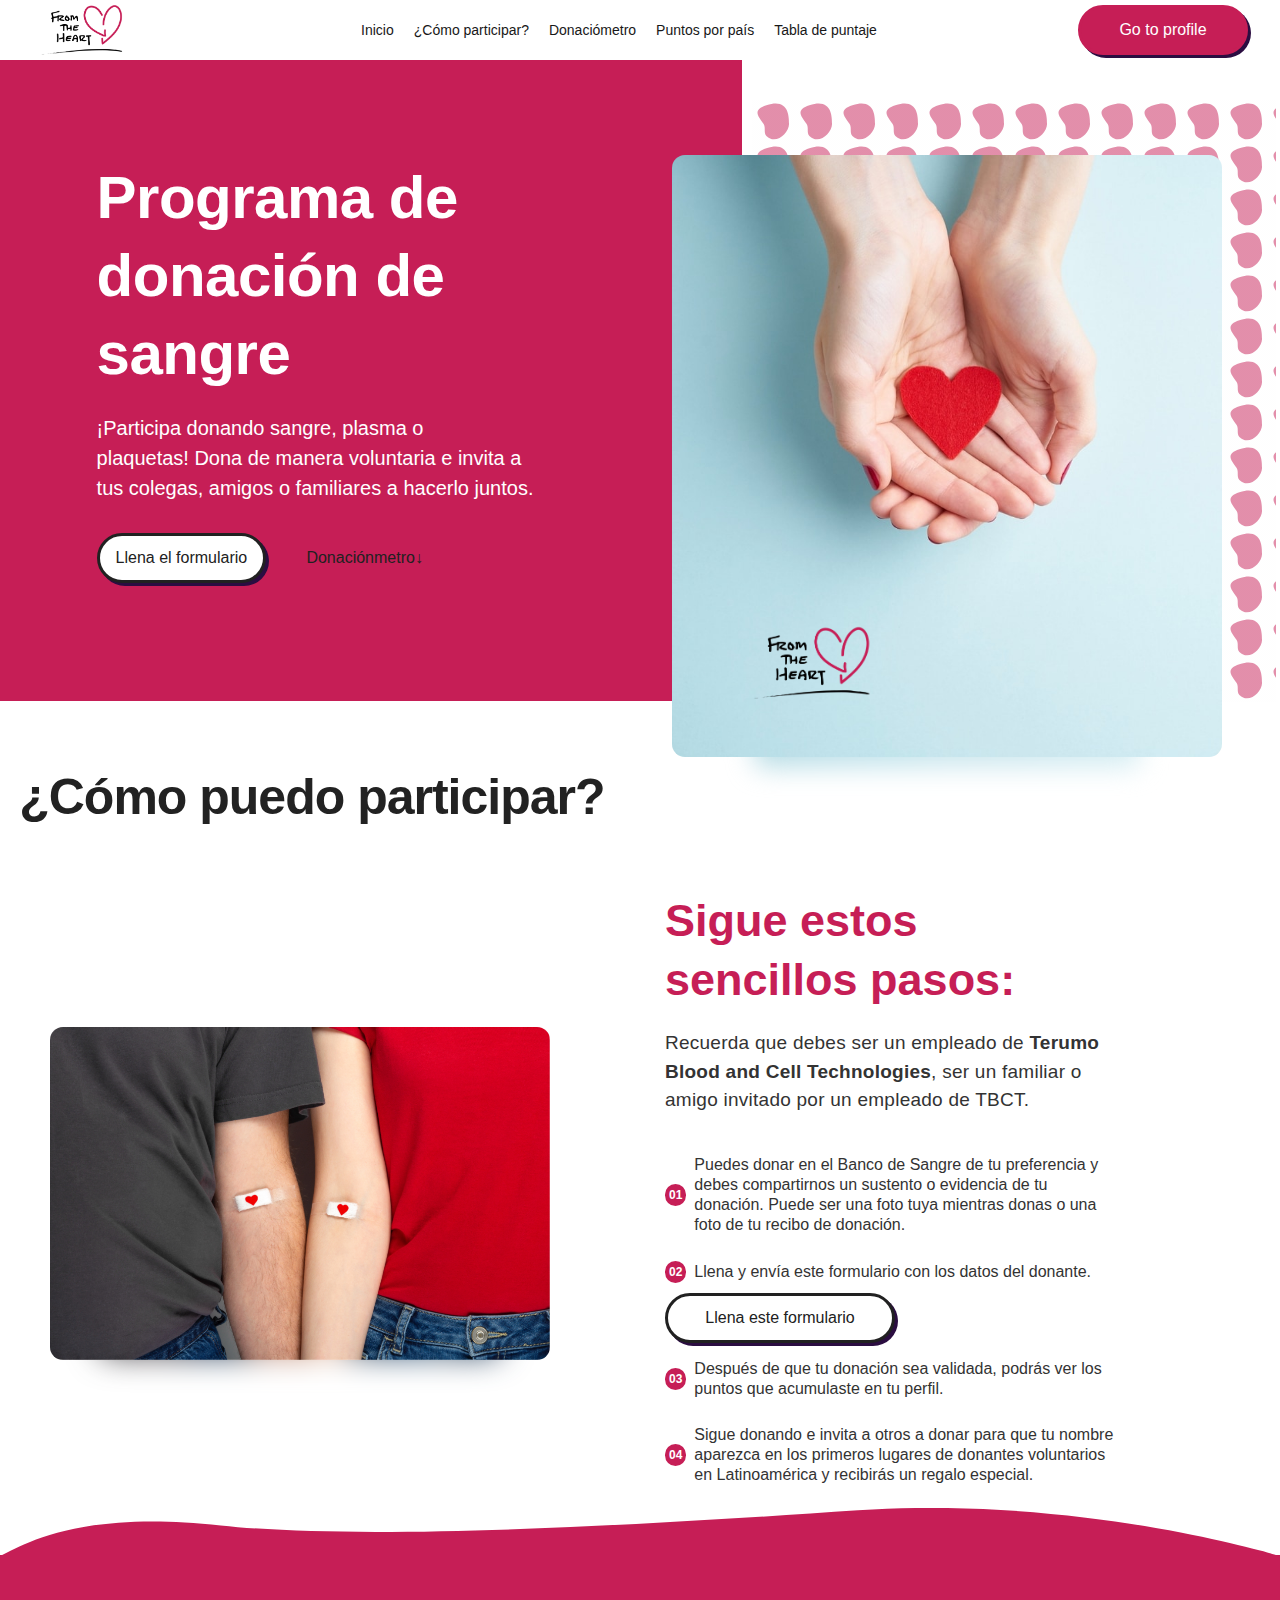
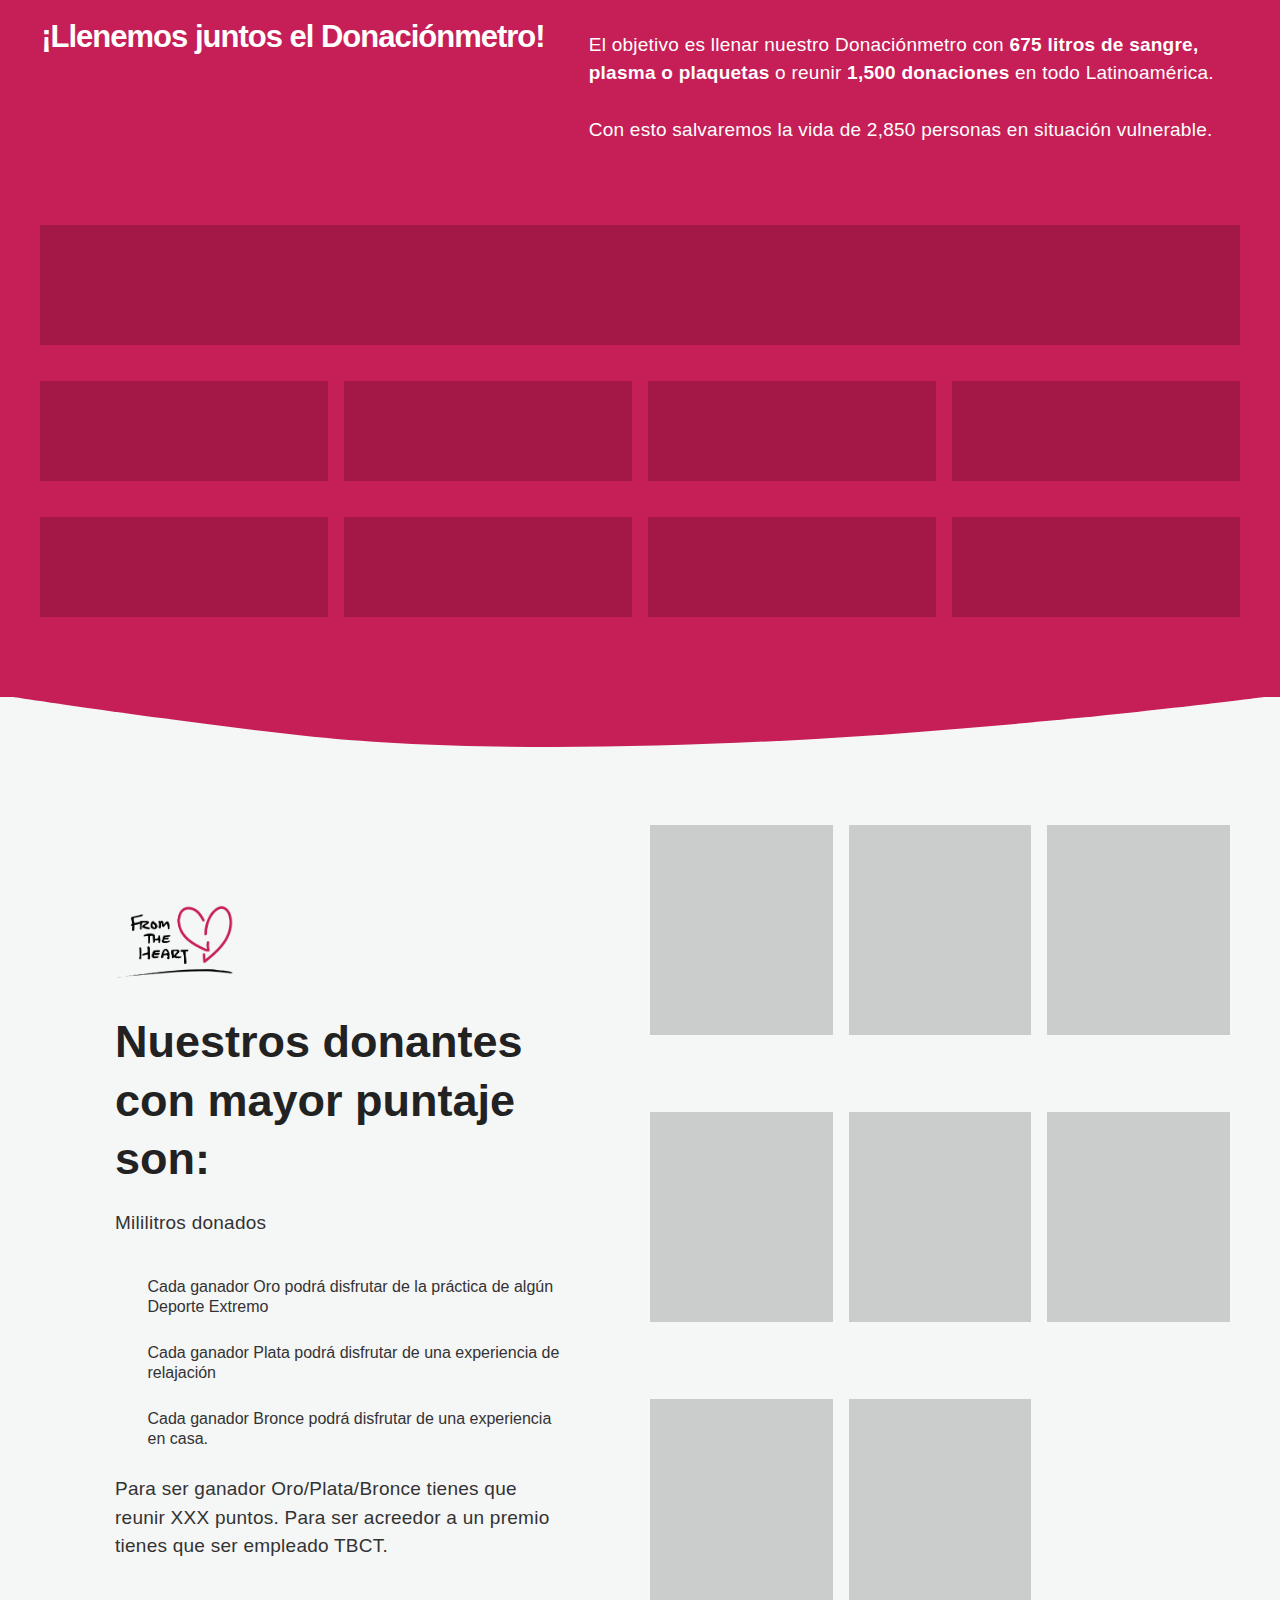
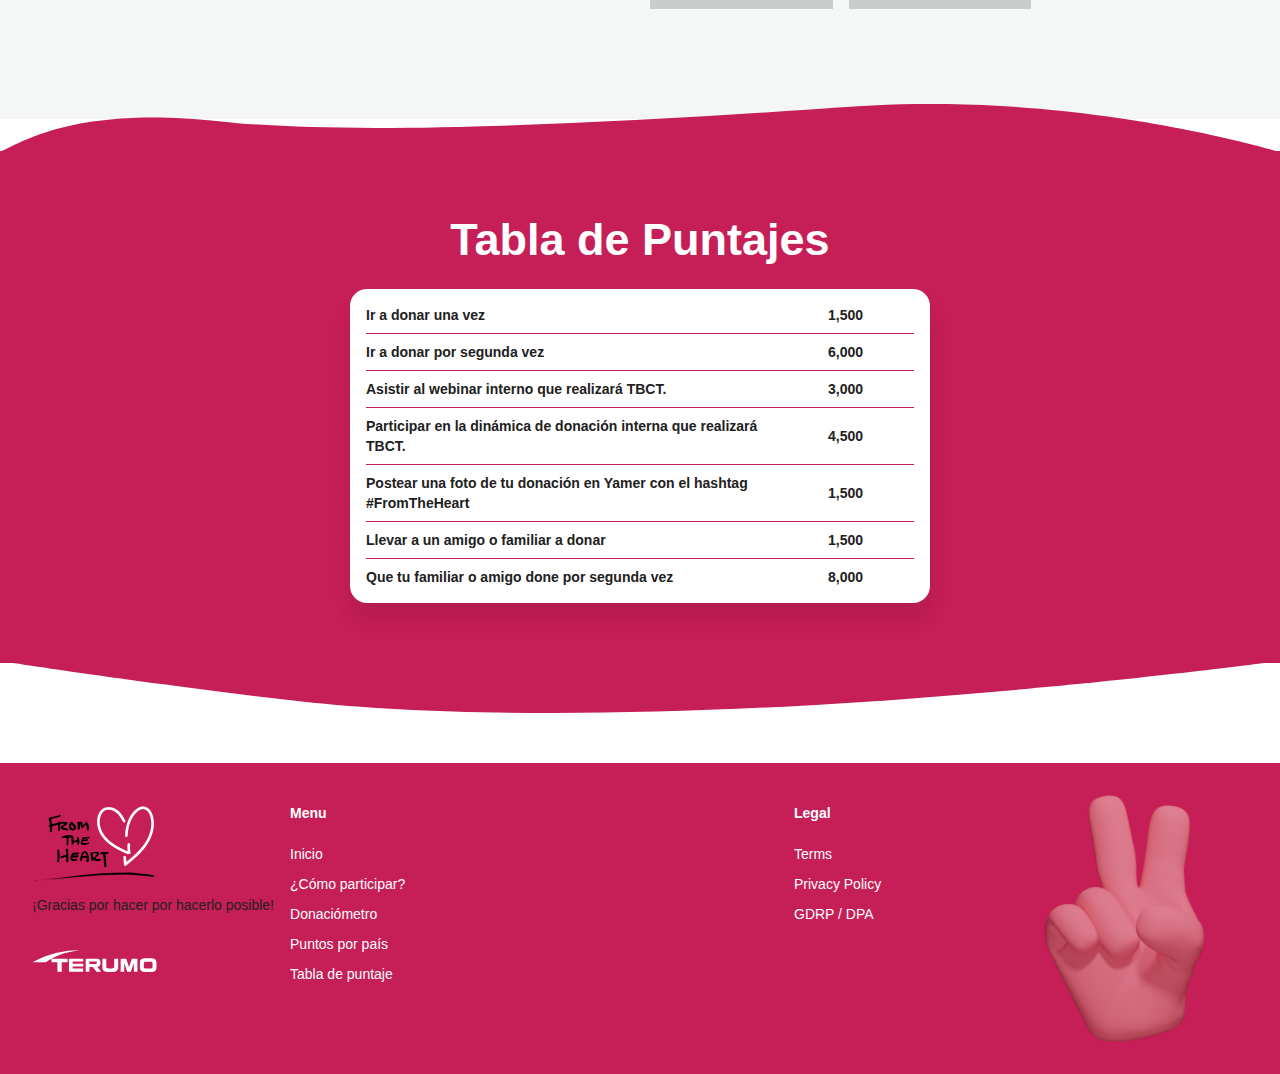
==== commit 6bad009b: "Version 1.0" ====
--- a/index.html
+++ b/index.html
@@ -1,5 +1,5 @@
 <!DOCTYPE html><!--  This site was created in Webflow. http://www.webflow.com  -->
-<!--  Last Published: Fri Apr 23 2021 15:44:00 GMT+0000 (Coordinated Universal Time)  -->
+<!--  Last Published: Mon May 03 2021 21:09:29 GMT+0000 (Coordinated Universal Time)  -->
 <html data-wf-page="606df5cb11788f7dd8bacd62" data-wf-site="606df5cb11788f7aeebacd52">
 <head>
   <meta charset="utf-8">
@@ -36,15 +36,15 @@
 <body class="body">
   <div data-collapse="medium" data-animation="default" data-duration="400" role="banner" class="navbar w-nav">
     <div class="navigation-wrapper">
-      <a href="#" class="brand w-nav-brand"><img src="images/Artboard-–-1.png" sizes="(max-width: 479px) 46vw, 100px" srcset="images/Artboard-–-1-p-500.png 500w, images/Artboard-–-1.png 562w" alt="" class="logo"></a>
+      <a href="index.html" aria-current="page" class="brand w-nav-brand w--current"><img src="images/Artboard-–-1.png" sizes="(max-width: 479px) 46vw, 100px" srcset="images/Artboard-–-1-p-500.png 500w, images/Artboard-–-1.png 562w" alt="" class="logo"></a>
       <nav role="navigation" class="nav-menu-dropdown w-clearfix w-nav-menu">
         <a href="#home" class="nav-link w-nav-link">Inicio</a>
         <a href="#how" class="nav-link w-nav-link">¿Cómo participar?</a>
         <a href="#donometer" class="nav-link w-nav-link">Donaciómetro</a>
         <a href="#scoreboard" class="nav-link w-nav-link">Puntos por país</a>
         <a href="#tabla" class="nav-link w-nav-link">Tabla de puntaje</a>
-        <a href="https://webflow.com/website/connect-startup-template-cloneable?rfsn=2028432.cbfcb1&amp;utm_medium=connect-template" target="_blank" class="button no-max-width w-button">Go to profile</a>
       </nav>
+      <a href="https://account.fromtheheart.lat/" target="_blank" class="button no-max-width w-button">Go to profile</a>
       <div class="menu-button-green w-nav-button">
         <div class="hamburger-icon w-icon-nav-menu"></div>
       </div>
@@ -68,7 +68,7 @@
         </div>
       </div>
       <div class="column-4 purple-mobile w-col w-col-5 w-col-tiny-tiny-stack">
-        <div class="div-block-70-copy"><img src="images/Mask-Group-1.jpg" width="550" sizes="(max-width: 767px) 100vw, (max-width: 991px) 28vw, 385px" srcset="images/Mask-Group-1-p-500.jpeg 500w, images/Mask-Group-1-p-800.jpeg 800w, images/Mask-Group-1.jpg 986w" alt="" class="landing-page-2-hero-image shadow"><img src="images/Mask-Group-1.jpg" width="550" sizes="(max-width: 479px) 69vw, (max-width: 767px) 59vw, (max-width: 991px) 41vw, 550px" srcset="images/Mask-Group-1-p-500.jpeg 500w, images/Mask-Group-1-p-800.jpeg 800w, images/Mask-Group-1.jpg 986w" alt="" class="landing-page-2-hero-image"><img src="images/Artboard-–-1.png" loading="lazy" sizes="120px" srcset="images/Artboard-–-1-p-500.png 500w, images/Artboard-–-1.png 562w" alt="" class="image-98"></div>
+        <div class="div-block-70-copy"><img src="images/Mask-Group-1.jpg" width="550" sizes="(max-width: 767px) 100vw, (max-width: 991px) 28vw, 385px" srcset="images/Mask-Group-1-p-500.jpeg 500w, images/Mask-Group-1-p-800.jpeg 800w, images/Mask-Group-1.jpg 986w" alt="" class="landing-page-2-hero-image shadow"><img src="images/Mask-Group-1.jpg" width="550" sizes="(max-width: 479px) 69vw, (max-width: 767px) 59vw, (max-width: 991px) 41vw, 550px" srcset="images/Mask-Group-1-p-500.jpeg 500w, images/Mask-Group-1-p-800.jpeg 800w, images/Mask-Group-1.jpg 986w" alt="" class="landing-page-2-hero-image"><img src="images/Artboard-–-1.png" loading="lazy" sizes="100vw" srcset="images/Artboard-–-1-p-500.png 500w, images/Artboard-–-1.png 562w" alt="" class="image-98"></div>
       </div>
     </div>
   </div>
@@ -78,7 +78,7 @@
     </div>
     <div class="wrapper horizontal-flex">
       <div class="columns-standard reverse-mobile w-row">
-        <div class="w-col w-col-5"><img src="images/GettyImages-1225040873.jpg" width="516" sizes="(max-width: 479px) 93vw, (max-width: 767px) 92vw, (max-width: 991px) 37vw, 500px" srcset="images/GettyImages-1225040873-p-500.jpeg 500w, images/GettyImages-1225040873-p-800.jpeg 800w, images/GettyImages-1225040873.jpg 990w" alt="" class="lp-image-1"><img src="images/GettyImages-1225040873.jpg" width="516" sizes="(max-width: 479px) 78vw, (max-width: 767px) 76vw, (max-width: 991px) 31vw, 400px" srcset="images/GettyImages-1225040873-p-500.jpeg 500w, images/GettyImages-1225040873-p-800.jpeg 800w, images/GettyImages-1225040873.jpg 990w" alt="" class="lp-image-1 shadow">
+        <div class="w-col w-col-5"><img src="images/GettyImages-1225040873.jpg" width="516" sizes="100vw" srcset="images/GettyImages-1225040873-p-500.jpeg 500w, images/GettyImages-1225040873-p-800.jpeg 800w, images/GettyImages-1225040873.jpg 990w" alt="" class="lp-image-1"><img src="images/GettyImages-1225040873.jpg" width="516" sizes="100vw" srcset="images/GettyImages-1225040873-p-500.jpeg 500w, images/GettyImages-1225040873-p-800.jpeg 800w, images/GettyImages-1225040873.jpg 990w" alt="" class="lp-image-1 shadow">
           <div data-w-id="5656a4f2-fee2-e401-3f17-6c35d038c812" data-animation-type="lottie" data-src="documents/8770-heartbeat-pulsing-loader.json" data-loop="1" data-direction="1" data-autoplay="1" data-is-ix2-target="0" data-renderer="svg" data-default-duration="2.035368619133107" data-duration="0" class="lottie-animation-3"></div>
         </div>
         <div class="w-col w-col-7">
@@ -179,7 +179,7 @@
     <div class="wrapper horizontal-flex">
       <div class="columns-standard w-row">
         <div class="w-col w-col-6 w-col-stack">
-          <div class="wrapper-450-width"><img src="images/Artboard-–-1.png" loading="lazy" sizes="120px" srcset="images/Artboard-–-1-p-500.png 500w, images/Artboard-–-1.png 562w" alt="" class="image-97">
+          <div class="wrapper-450-width"><img src="images/Artboard-–-1.png" loading="lazy" sizes="100vw" srcset="images/Artboard-–-1-p-500.png 500w, images/Artboard-–-1.png 562w" alt="" class="image-97">
             <h3 class="heading-3">Nuestros donantes con mayor puntaje son:</h3>
             <p class="paragraph">Mililitros donados</p>
             <div class="benefits-summary">
@@ -245,62 +245,62 @@
   </div>
   <div id="tabla" class="section half-grey-bg quote">
     <div class="div-block-105">
-      <h3 class="heading-3">Tabla de Puntajes</h3>
+      <h3 class="heading-3 white">Tabla de Puntajes</h3>
       <div class="wrapper puntaje">
         <div class="div-block-104">
           <div class="div-block-102">
-            <div>Ir a donar una vez</div>
-          </div>
-          <div class="div-block-103">
-            <div>x</div>
-          </div>
-        </div>
-        <div class="div-block-104">
-          <div class="div-block-102">
-            <div>Ir a donar por segunda vez</div>
-          </div>
-          <div class="div-block-103">
-            <div>x</div>
-          </div>
-        </div>
-        <div class="div-block-104">
-          <div class="div-block-102">
-            <div>Asistir al webinar interno que realizará TBCT.</div>
-          </div>
-          <div class="div-block-103">
-            <div>x</div>
-          </div>
-        </div>
-        <div class="div-block-104">
-          <div class="div-block-102">
-            <div>Participar en la dinámica de donación interna que realizará TBCT.</div>
-          </div>
-          <div class="div-block-103">
-            <div>x</div>
-          </div>
-        </div>
-        <div class="div-block-104">
-          <div class="div-block-102">
-            <div>Postear una foto de tu donación en Yamer con el hashtag #FromTheHeart</div>
-          </div>
-          <div class="div-block-103">
-            <div>x</div>
-          </div>
-        </div>
-        <div class="div-block-104">
-          <div class="div-block-102">
-            <div>Llevar a un amigo o familiar a donar</div>
-          </div>
-          <div class="div-block-103">
-            <div>x</div>
+            <div class="text-block-3">Ir a donar una vez</div>
+          </div>
+          <div class="div-block-103">
+            <div id="puntosUna">1,500</div>
+          </div>
+        </div>
+        <div class="div-block-104">
+          <div class="div-block-102">
+            <div class="text-block-3">Ir a donar por segunda vez</div>
+          </div>
+          <div class="div-block-103">
+            <div id="puntosSeg">6,000</div>
+          </div>
+        </div>
+        <div class="div-block-104">
+          <div class="div-block-102">
+            <div class="text-block-3">Asistir al webinar interno que realizará TBCT.</div>
+          </div>
+          <div class="div-block-103">
+            <div id="puntosWeb">3,000</div>
+          </div>
+        </div>
+        <div class="div-block-104">
+          <div class="div-block-102">
+            <div class="text-block-3">Participar en la dinámica de donación interna que realizará TBCT.</div>
+          </div>
+          <div class="div-block-103">
+            <div id="puntosDin">4,500</div>
+          </div>
+        </div>
+        <div class="div-block-104">
+          <div class="div-block-102">
+            <div class="text-block-3">Postear una foto de tu donación en Yamer con el hashtag #FromTheHeart</div>
+          </div>
+          <div class="div-block-103">
+            <div id="puntosYam">1,500</div>
+          </div>
+        </div>
+        <div class="div-block-104">
+          <div class="div-block-102">
+            <div class="text-block-3">Llevar a un amigo o familiar a donar</div>
+          </div>
+          <div class="div-block-103">
+            <div id="puntosFam">1,500</div>
           </div>
         </div>
         <div class="div-block-104 bottom">
           <div class="div-block-102">
-            <div>Que tu familiar o amigo done por segunda vez</div>
-          </div>
-          <div class="div-block-103">
-            <div>x</div>
+            <div class="text-block-3">Que tu familiar o amigo done por segunda vez</div>
+          </div>
+          <div class="div-block-103">
+            <div id="puntosFamseg">8,000</div>
           </div>
         </div>
       </div>
@@ -378,7 +378,7 @@
     const title = newgroup.querySelector('[data-title="title"]');
     const liters = newgroup.querySelector('[data-liters="liters"]');
     title.innerText = group.group;
-    liters.innerText = group.liters;
+    liters.innerText = group.liters.toFixed(1);
     groupsParent.appendChild(newgroup);
     for (const skeleton of groupsSkeletons) {
       skeleton.style.display = "none";
@@ -388,7 +388,7 @@
   const groupLatam = document.querySelector('[data-group="group_latam"]');
   const titleLatam = document.querySelector('[data-title="title_latam"]');
   const litersLatam = document.querySelector('[data-liters="liters_latam"]');
-  litersLatam.innerText = json.litersLATAM;
+  litersLatam.innerText = json.litersLATAM.toFixed(1);
   const result=json.litersLATAM*100/675;
   document.getElementById('latam_percentage').style.width = `${result}%`;
   const leaderboardProto = document.querySelector('[data-leaderboard="leader_proto"]');
@@ -406,9 +406,9 @@
     const leaderLiters = newgroup.querySelector('[data-leaderboard="leader_liters"]');
     const secondLiters = newgroup.querySelector('[data-leaderboard="second_liters"]');
     const thirdLiters = newgroup.querySelector('[data-leaderboard="third_liters"]');
-    if (leaderboard.leaders[0]) leaderLiters.innerText = leaderboard.leaders[0].liters;
-    if (leaderboard.leaders[1]) secondLiters.innerText = leaderboard.leaders[1].liters;
-    if (leaderboard.leaders[2]) thirdLiters.innerText = leaderboard.leaders[2].liters;
+    if (leaderboard.leaders[0]) leaderLiters.innerText = leaderboard.leaders[0].liters.toFixed(1);
+    if (leaderboard.leaders[1]) secondLiters.innerText = leaderboard.leaders[1].liters.toFixed(1);
+    if (leaderboard.leaders[2]) thirdLiters.innerText = leaderboard.leaders[2].liters.toFixed(1);
     leaderboardsParent.appendChild(newgroup);
     newgroup.style.display = "flex";
   });
--- a/css/terumobct.webflow.css
+++ b/css/terumobct.webflow.css
@@ -206,9 +206,10 @@
 }
 
 .button.no-max-width {
-  display: none;
-  width: 100%;
-  max-width: none;
+  display: -webkit-box;
+  display: -webkit-flex;
+  display: -ms-flexbox;
+  display: flex;
   margin-right: 0px;
   margin-left: 4px;
   -webkit-box-align: center;
@@ -217,7 +218,6 @@
   align-items: center;
   -webkit-align-self: center;
   -ms-flex-item-align: center;
-  -ms-grid-row-align: center;
   align-self: center;
   -webkit-box-flex: 1;
   -webkit-flex: 1;
@@ -5034,7 +5034,7 @@
   position: absolute;
   left: auto;
   top: auto;
-  right: 128px;
+  right: 25%;
   bottom: 32px;
   width: 64px;
 }
@@ -5243,11 +5243,11 @@
   display: -ms-flexbox;
   display: flex;
   margin-bottom: 8px;
-  -webkit-box-orient: horizontal;
+  -webkit-box-orient: vertical;
   -webkit-box-direction: normal;
-  -webkit-flex-direction: row;
-  -ms-flex-direction: row;
-  flex-direction: row;
+  -webkit-flex-direction: column;
+  -ms-flex-direction: column;
+  flex-direction: column;
   -webkit-box-pack: center;
   -webkit-justify-content: center;
   -ms-flex-pack: center;
@@ -5439,6 +5439,10 @@
 
 .ssc-square.spooky-liters.spooky-leader.bottom {
   margin-bottom: 50px;
+}
+
+.text-block-3 {
+  font-weight: 900;
 }
 
 @media screen and (min-width: 1440px) {
@@ -7101,9 +7105,7 @@
   }
 
   .button.no-max-width {
-    max-width: 250px;
-    margin-right: auto;
-    margin-left: auto;
+    max-width: 170px;
     -webkit-box-flex: 0;
     -webkit-flex: 0 auto;
     -ms-flex: 0 auto;
@@ -9578,6 +9580,11 @@
     font-size: 14px;
   }
 
+  .button.no-max-width {
+    width: auto;
+    margin-bottom: 0px;
+  }
+
   .button.left-aligned {
     height: 45px;
     max-width: 180px;
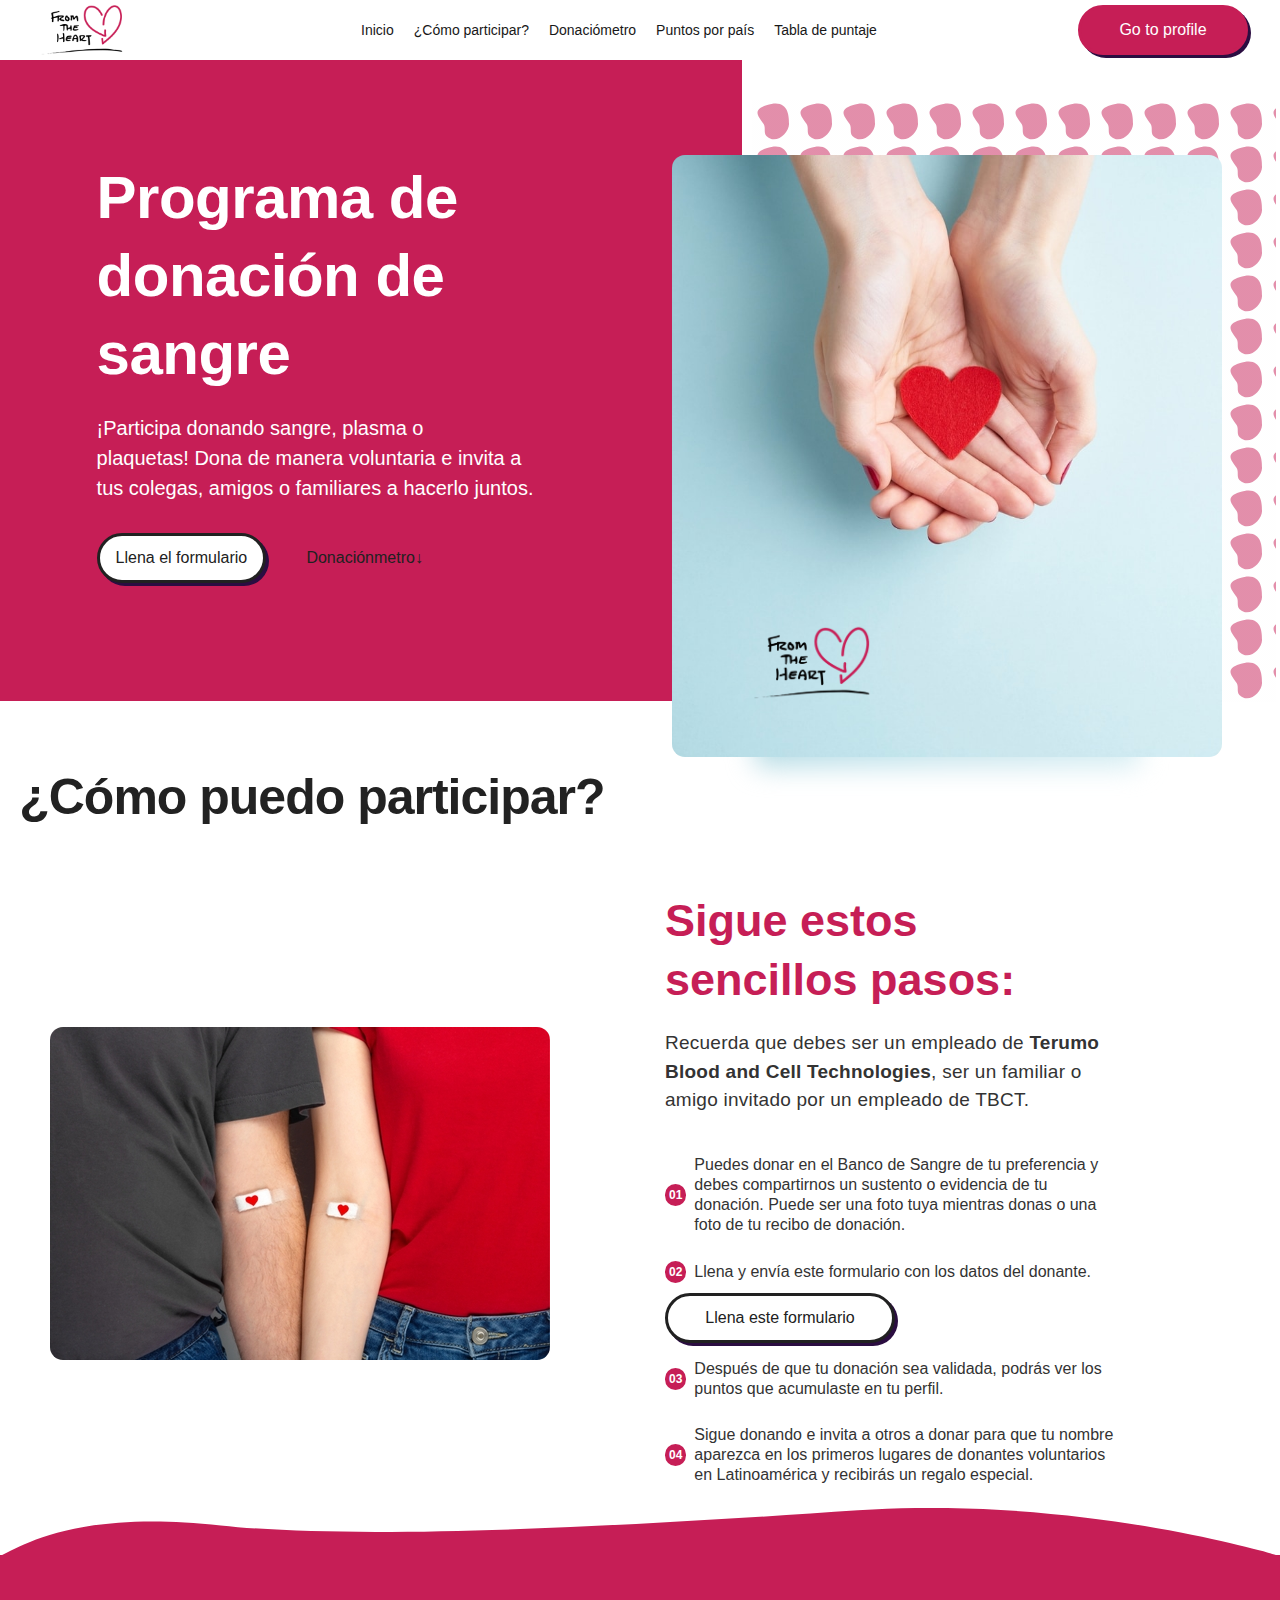
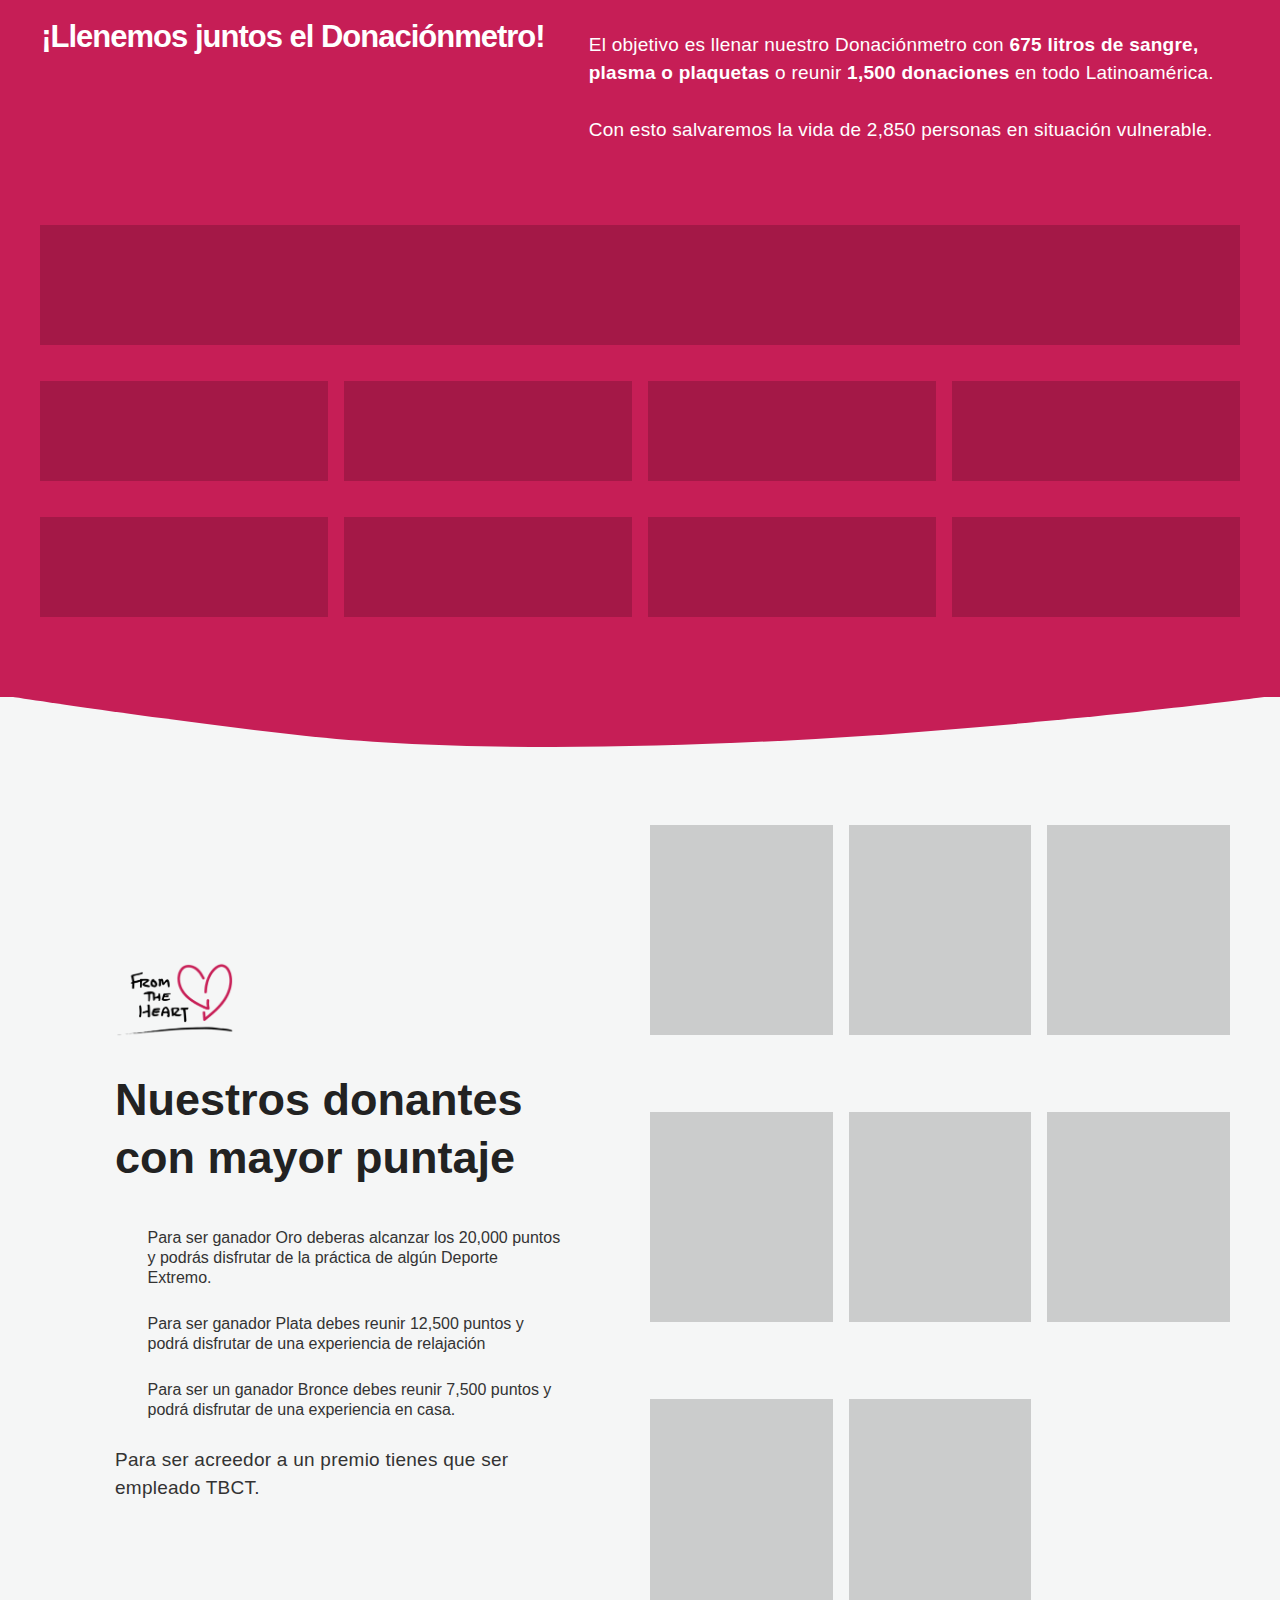
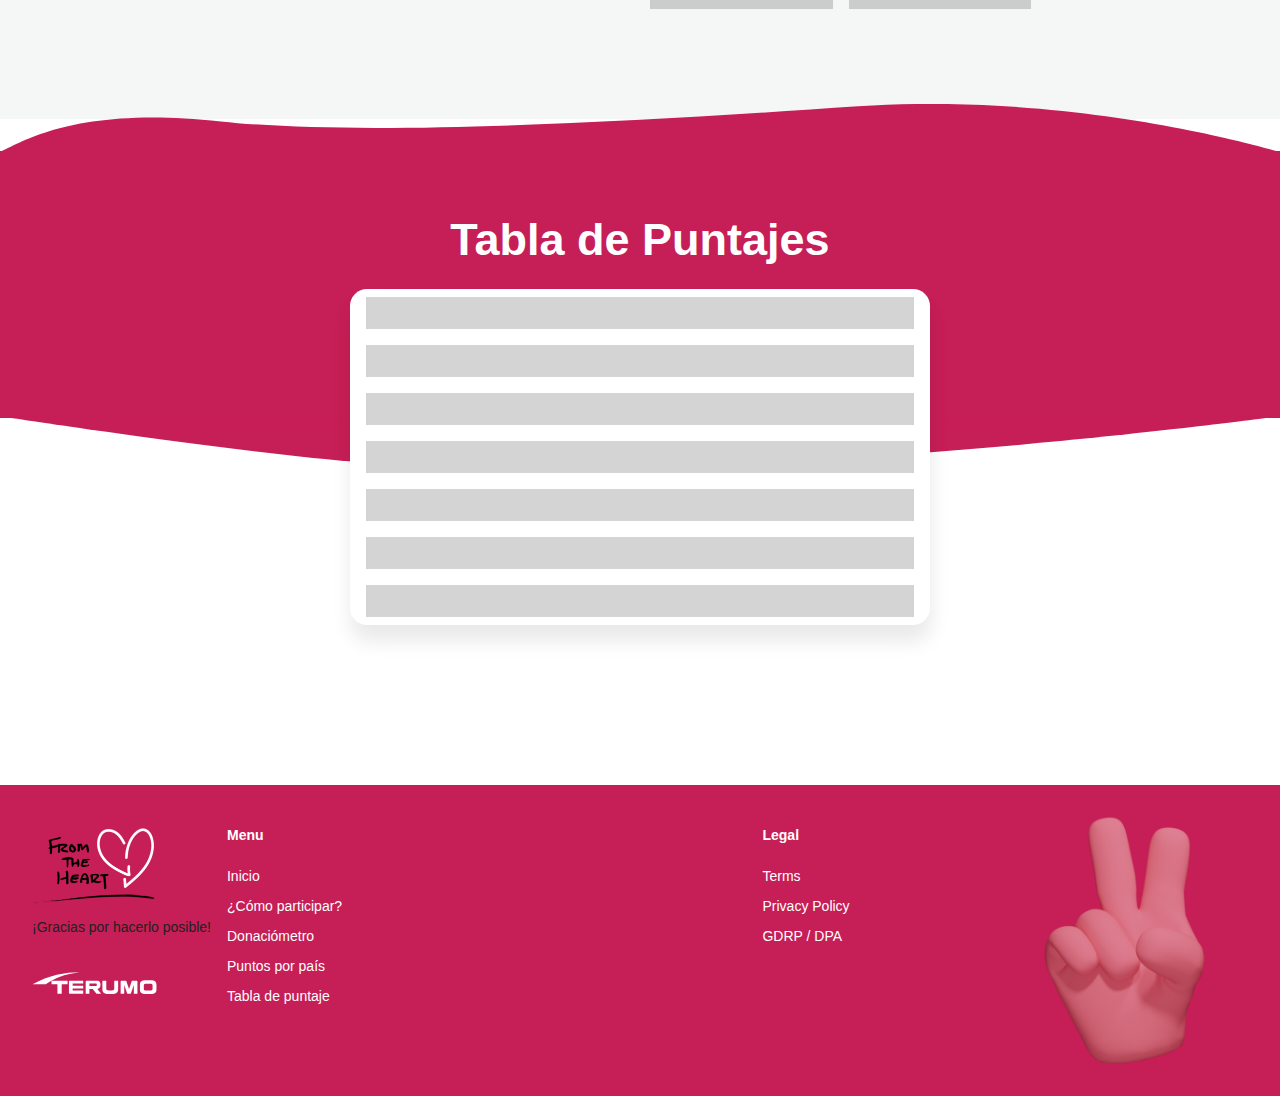
==== commit 8cf0ebe2: "Version 1.1" ====
--- a/index.html
+++ b/index.html
@@ -1,5 +1,5 @@
 <!DOCTYPE html><!--  This site was created in Webflow. http://www.webflow.com  -->
-<!--  Last Published: Mon May 03 2021 21:09:29 GMT+0000 (Coordinated Universal Time)  -->
+<!--  Last Published: Wed May 05 2021 16:36:15 GMT+0000 (Coordinated Universal Time)  -->
 <html data-wf-page="606df5cb11788f7dd8bacd62" data-wf-site="606df5cb11788f7aeebacd52">
 <head>
   <meta charset="utf-8">
@@ -59,7 +59,7 @@
             <div class="wrapper-450-width left-aligned">
               <p class="subheadline white">¡Participa donando sangre, plasma o plaquetas! Dona de manera voluntaria e invita a tus colegas, amigos o familiares a hacerlo juntos.<br></p>
               <div class="hero-button-block">
-                <a href="https://forms.office.com/Pages/DesignPage.aspx?wdLOR=c82494D0D-8CD6-422C-A0F1-5E3F69EA5FC5#FormId=KPt2bgpSWUeYaR-PxJ5xGR-cZCIoX7lFpUExHUham-RUMU5UUFVKQ0ozTUJDSk5ONExZS0hJMjhBMy4u&amp;Locale=es-mx&amp;TopView=MultiLingualEditionView" class="button left-aligned dark-bg w-button">Llena el formulario</a>
+                <a href="https://forms.office.com/Pages/ResponsePage.aspx?id=KPt2bgpSWUeYaR-PxJ5xGR-cZCIoX7lFpUExHUham-RUMU5UUFVKQ0ozTUJDSk5ONExZS0hJMjhBMy4u" class="button left-aligned dark-bg w-button">Llena el formulario</a>
                 <a href="#donometer" class="button text-only centre-mobile w-button">Donaciónmetro<strong> ↓</strong></a>
               </div>
             </div>
@@ -68,7 +68,7 @@
         </div>
       </div>
       <div class="column-4 purple-mobile w-col w-col-5 w-col-tiny-tiny-stack">
-        <div class="div-block-70-copy"><img src="images/Mask-Group-1.jpg" width="550" sizes="(max-width: 767px) 100vw, (max-width: 991px) 28vw, 385px" srcset="images/Mask-Group-1-p-500.jpeg 500w, images/Mask-Group-1-p-800.jpeg 800w, images/Mask-Group-1.jpg 986w" alt="" class="landing-page-2-hero-image shadow"><img src="images/Mask-Group-1.jpg" width="550" sizes="(max-width: 479px) 69vw, (max-width: 767px) 59vw, (max-width: 991px) 41vw, 550px" srcset="images/Mask-Group-1-p-500.jpeg 500w, images/Mask-Group-1-p-800.jpeg 800w, images/Mask-Group-1.jpg 986w" alt="" class="landing-page-2-hero-image"><img src="images/Artboard-–-1.png" loading="lazy" sizes="100vw" srcset="images/Artboard-–-1-p-500.png 500w, images/Artboard-–-1.png 562w" alt="" class="image-98"></div>
+        <div class="div-block-70-copy"><img src="images/Mask-Group-1.jpg" width="550" sizes="(max-width: 767px) 100vw, (max-width: 991px) 28vw, 385px" srcset="images/Mask-Group-1-p-500.jpeg 500w, images/Mask-Group-1-p-800.jpeg 800w, images/Mask-Group-1.jpg 986w" alt="" class="landing-page-2-hero-image shadow"><img src="images/Mask-Group-1.jpg" width="550" sizes="(max-width: 479px) 69vw, (max-width: 767px) 59vw, (max-width: 991px) 41vw, 550px" srcset="images/Mask-Group-1-p-500.jpeg 500w, images/Mask-Group-1-p-800.jpeg 800w, images/Mask-Group-1.jpg 986w" alt="" class="landing-page-2-hero-image"><img src="images/Artboard-–-1.png" loading="lazy" sizes="120px" srcset="images/Artboard-–-1-p-500.png 500w, images/Artboard-–-1.png 562w" alt="" class="image-98"></div>
       </div>
     </div>
   </div>
@@ -78,7 +78,7 @@
     </div>
     <div class="wrapper horizontal-flex">
       <div class="columns-standard reverse-mobile w-row">
-        <div class="w-col w-col-5"><img src="images/GettyImages-1225040873.jpg" width="516" sizes="100vw" srcset="images/GettyImages-1225040873-p-500.jpeg 500w, images/GettyImages-1225040873-p-800.jpeg 800w, images/GettyImages-1225040873.jpg 990w" alt="" class="lp-image-1"><img src="images/GettyImages-1225040873.jpg" width="516" sizes="100vw" srcset="images/GettyImages-1225040873-p-500.jpeg 500w, images/GettyImages-1225040873-p-800.jpeg 800w, images/GettyImages-1225040873.jpg 990w" alt="" class="lp-image-1 shadow">
+        <div class="w-col w-col-5"><img src="images/GettyImages-1225040873.jpg" width="516" sizes="(max-width: 479px) 93vw, (max-width: 767px) 92vw, (max-width: 991px) 37vw, 500px" srcset="images/GettyImages-1225040873-p-500.jpeg 500w, images/GettyImages-1225040873-p-800.jpeg 800w, images/GettyImages-1225040873.jpg 990w" alt="" class="lp-image-1"><img src="images/GettyImages-1225040873.jpg" width="516" sizes="(max-width: 479px) 78vw, (max-width: 767px) 76vw, (max-width: 991px) 31vw, 400px" srcset="images/GettyImages-1225040873-p-500.jpeg 500w, images/GettyImages-1225040873-p-800.jpeg 800w, images/GettyImages-1225040873.jpg 990w" alt="" class="lp-image-1 shadow">
           <div data-w-id="5656a4f2-fee2-e401-3f17-6c35d038c812" data-animation-type="lottie" data-src="documents/8770-heartbeat-pulsing-loader.json" data-loop="1" data-direction="1" data-autoplay="1" data-is-ix2-target="0" data-renderer="svg" data-default-duration="2.035368619133107" data-duration="0" class="lottie-animation-3"></div>
         </div>
         <div class="w-col w-col-7">
@@ -97,7 +97,7 @@
                   <div class="text-block">02</div>
                   <p class="pricing-feature">Llena y envía este formulario con los datos del donante.</p>
                 </div>
-                <a href="https://forms.office.com/Pages/DesignPage.aspx?wdLOR=c82494D0D-8CD6-422C-A0F1-5E3F69EA5FC5#FormId=KPt2bgpSWUeYaR-PxJ5xGR-cZCIoX7lFpUExHUham-RUMU5UUFVKQ0ozTUJDSk5ONExZS0hJMjhBMy4u&amp;Locale=es-mx&amp;TopView=MultiLingualEditionView" class="button left-aligned dark-bg w-button">Llena este formulario</a>
+                <a href="https://forms.office.com/Pages/ResponsePage.aspx?id=KPt2bgpSWUeYaR-PxJ5xGR-cZCIoX7lFpUExHUham-RUMU5UUFVKQ0ozTUJDSk5ONExZS0hJMjhBMy4u" class="button left-aligned dark-bg w-button">Llena este formulario</a>
               </div>
               <div>
                 <div class="check-wrap">
@@ -179,21 +179,20 @@
     <div class="wrapper horizontal-flex">
       <div class="columns-standard w-row">
         <div class="w-col w-col-6 w-col-stack">
-          <div class="wrapper-450-width"><img src="images/Artboard-–-1.png" loading="lazy" sizes="100vw" srcset="images/Artboard-–-1-p-500.png 500w, images/Artboard-–-1.png 562w" alt="" class="image-97">
-            <h3 class="heading-3">Nuestros donantes con mayor puntaje son:</h3>
-            <p class="paragraph">Mililitros donados</p>
+          <div class="wrapper-450-width"><img src="images/Artboard-–-1.png" loading="lazy" sizes="120px" srcset="images/Artboard-–-1-p-500.png 500w, images/Artboard-–-1.png 562w" alt="" class="image-97">
+            <h3 class="heading-3">Nuestros donantes con mayor puntaje</h3>
             <div class="benefits-summary">
               <div class="check-wrap"><img src="images/Dark-Blue-Check2x_1Dark-Blue-Check2x.png" width="17.5" alt="" class="image-13">
-                <p class="pricing-feature">Cada ganador Oro podrá disfrutar de la práctica de algún Deporte Extremo<br></p>
+                <p class="pricing-feature">Para ser ganador Oro deberas alcanzar los 20,000 puntos y podrás disfrutar de la práctica de algún Deporte Extremo.<br></p>
               </div>
               <div class="check-wrap"><img src="images/Dark-Blue-Check2x_1Dark-Blue-Check2x.png" width="17.5" alt="" class="image-13">
-                <p class="pricing-feature">Cada ganador Plata podrá disfrutar de una experiencia de relajación<br></p>
+                <p class="pricing-feature">Para ser ganador Plata debes reunir 12,500 puntos y podrá disfrutar de una experiencia de relajación<br></p>
               </div>
               <div class="check-wrap"><img src="images/Dark-Blue-Check2x_1Dark-Blue-Check2x.png" width="17.5" alt="" class="image-13">
-                <p class="pricing-feature">Cada ganador Bronce podrá disfrutar de una experiencia en casa.<br></p>
-              </div>
-            </div>
-            <p class="paragraph">Para ser ganador Oro/Plata/Bronce tienes que reunir XXX puntos. Para ser acreedor a un premio tienes que ser empleado TBCT.</p>
+                <p class="pricing-feature">Para ser un ganador Bronce debes reunir 7,500 puntos y podrá disfrutar de una experiencia en casa.<br></p>
+              </div>
+            </div>
+            <p class="paragraph">Para ser acreedor a un premio tienes que ser empleado TBCT.</p>
           </div>
         </div>
         <div class="w-col w-col-6 w-col-stack">
@@ -246,69 +245,28 @@
   <div id="tabla" class="section half-grey-bg quote">
     <div class="div-block-105">
       <h3 class="heading-3 white">Tabla de Puntajes</h3>
-      <div class="wrapper puntaje">
-        <div class="div-block-104">
+      <div data-table="award_parent" class="wrapper puntaje">
+        <div id="award_row" data-table="award_row" class="div-block-104">
           <div class="div-block-102">
-            <div class="text-block-3">Ir a donar una vez</div>
+            <div data-table="award_name" class="text-block-3">Ir a donar una vez</div>
           </div>
           <div class="div-block-103">
-            <div id="puntosUna">1,500</div>
-          </div>
-        </div>
-        <div class="div-block-104">
-          <div class="div-block-102">
-            <div class="text-block-3">Ir a donar por segunda vez</div>
-          </div>
-          <div class="div-block-103">
-            <div id="puntosSeg">6,000</div>
-          </div>
-        </div>
-        <div class="div-block-104">
-          <div class="div-block-102">
-            <div class="text-block-3">Asistir al webinar interno que realizará TBCT.</div>
-          </div>
-          <div class="div-block-103">
-            <div id="puntosWeb">3,000</div>
-          </div>
-        </div>
-        <div class="div-block-104">
-          <div class="div-block-102">
-            <div class="text-block-3">Participar en la dinámica de donación interna que realizará TBCT.</div>
-          </div>
-          <div class="div-block-103">
-            <div id="puntosDin">4,500</div>
-          </div>
-        </div>
-        <div class="div-block-104">
-          <div class="div-block-102">
-            <div class="text-block-3">Postear una foto de tu donación en Yamer con el hashtag #FromTheHeart</div>
-          </div>
-          <div class="div-block-103">
-            <div id="puntosYam">1,500</div>
-          </div>
-        </div>
-        <div class="div-block-104">
-          <div class="div-block-102">
-            <div class="text-block-3">Llevar a un amigo o familiar a donar</div>
-          </div>
-          <div class="div-block-103">
-            <div id="puntosFam">1,500</div>
-          </div>
-        </div>
-        <div class="div-block-104 bottom">
-          <div class="div-block-102">
-            <div class="text-block-3">Que tu familiar o amigo done por segunda vez</div>
-          </div>
-          <div class="div-block-103">
-            <div id="puntosFamseg">8,000</div>
-          </div>
-        </div>
+            <div id="puntosUna" data-table="award_points">1,500</div>
+          </div>
+        </div>
+        <div class="ssc-square spooky-liters spooky-awards"></div>
+        <div class="ssc-square spooky-liters spooky-awards"></div>
+        <div class="ssc-square spooky-liters spooky-awards"></div>
+        <div class="ssc-square spooky-liters spooky-awards"></div>
+        <div class="ssc-square spooky-liters spooky-awards"></div>
+        <div class="ssc-square spooky-liters spooky-awards"></div>
+        <div class="ssc-square spooky-liters spooky-awards"></div>
       </div>
     </div>
     <div class="html-embed w-embed"><svg xmlns="http://www.w3.org/2000/svg" width="100%" height="auto" viewbox="0 0 1920.591 72.199">
         <path id="Path_2" data-name="Path 2" d="M0,170.383H1920.591S1623.316,79.027,1287.5,101.842,544.09,147.935,331.1,124.495,36.162,153.1,0,170.383Z" transform="translate(0 -98.184)" fill="#c61e56"></path>
       </svg></div>
-    <div class="html-embed down w-embed"><svg xmlns="http://www.w3.org/2000/svg" width="100%" height="auto" viewbox="0 0 1920.591 78.012">
+    <div class="html-embed down fifty w-embed"><svg xmlns="http://www.w3.org/2000/svg" width="100%" height="auto" viewbox="0 0 1920.591 78.012">
         <path id="Path_3" data-name="Path 3" d="M0,170.383H1920.591s-278.71,37.849-614.529,60.665-640.3,23.44-853.285,0S0,170.383,0,170.383Z" transform="translate(0 -170.383)" fill="#c61e56"></path>
       </svg></div>
   </div>
@@ -317,7 +275,7 @@
     <div class="div-standard flex top-align">
       <div class="div-block-66">
         <a href="#" class="link-block-5 w-inline-block"><img src="images/Artboard-–-1.png" width="125" sizes="(max-width: 479px) 52vw, 125px" srcset="images/Artboard-–-1-p-500.png 500w, images/Artboard-–-1.png 562w" alt="" class="image-6"></a>
-        <div class="legal">¡Gracias por hacer por hacerlo posible!</div><img src="images/terumo-1.svg" width="125" alt="" class="image-96">
+        <div class="legal">¡Gracias por hacerlo posible!</div><img src="images/terumo-1.svg" width="125" alt="" class="image-96">
       </div>
       <div class="div-standard flex justify footer">
         <div class="div-footer-column">
@@ -393,6 +351,20 @@
   document.getElementById('latam_percentage').style.width = `${result}%`;
   const leaderboardProto = document.querySelector('[data-leaderboard="leader_proto"]');
   const leaderboardsParent = document.getElementById('leaderboards-parent');
+  const awardRow = document.querySelector('[data-table="award_row"]');
+  const awardParent = document.querySelector('[data-table="award_parent"]');
+  json.awards.map(award => {
+    const newgroup = awardRow.cloneNode(true);
+    const awardName = newgroup.querySelector('[data-table="award_name"]');
+    const awardPoints = newgroup.querySelector('[data-table="award_points"]');
+    awardName.innerText = award.name;
+    awardPoints.innerText = numberWithCommas(award.points);
+    awardParent.appendChild(newgroup);
+    newgroup.style.display = "flex";  
+  })
+  function numberWithCommas(x) {
+    return x.toString().replace(/\B(?=(\d{3})+(?!\d))/g, ",");
+	}
   json.leaderboards.map(leaderboard => {
     const newgroup = leaderboardProto.cloneNode(true);
     const leaderCountry = newgroup.querySelector('[data-leaderboard="leader_country"]');
@@ -410,7 +382,7 @@
     if (leaderboard.leaders[1]) secondLiters.innerText = leaderboard.leaders[1].liters.toFixed(1);
     if (leaderboard.leaders[2]) thirdLiters.innerText = leaderboard.leaders[2].liters.toFixed(1);
     leaderboardsParent.appendChild(newgroup);
-    newgroup.style.display = "flex";
+    newgroup.style.display = "flex";    
   });
 };
 addTodo();
--- a/css/terumobct.webflow.css
+++ b/css/terumobct.webflow.css
@@ -642,7 +642,8 @@
   overflow: visible;
   margin-top: 32px;
   background-color: #c61e56;
-  background-image: none;
+  background-image: -webkit-gradient(linear, left top, left bottom, from(#c61e56), color-stop(50%, #c61e56), color-stop(0, #fff));
+  background-image: linear-gradient(180deg, #c61e56, #c61e56 50%, #fff 0);
 }
 
 .section.half-grey-bg.quote.hidden {
@@ -713,8 +714,19 @@
 }
 
 .wrapper.puntaje {
+  position: relative;
+  z-index: 6;
+  display: -ms-grid;
+  display: grid;
   max-width: 580px;
   padding: 8px 16px;
+  grid-auto-columns: 1fr;
+  grid-column-gap: 16px;
+  grid-row-gap: 16px;
+  -ms-grid-columns: 1fr;
+  grid-template-columns: 1fr;
+  -ms-grid-rows: auto auto auto auto auto auto auto;
+  grid-template-rows: auto auto auto auto auto auto auto;
   border-radius: 17px;
   background-color: #fff;
   box-shadow: 1px 16px 20px 0 rgba(0, 0, 0, 0.09);
@@ -5334,6 +5346,13 @@
   transform: translate(0px, 100%);
 }
 
+.html-embed.down.fifty {
+  bottom: 50%;
+  -webkit-transform: translate(0px, 97%);
+  -ms-transform: translate(0px, 97%);
+  transform: translate(0px, 97%);
+}
+
 .image-96 {
   margin-top: 15px;
   -webkit-filter: grayscale(100%) brightness(1110%);
@@ -5379,10 +5398,7 @@
 }
 
 .div-block-104 {
-  display: -webkit-box;
-  display: -webkit-flex;
-  display: -ms-flexbox;
-  display: flex;
+  display: none;
   width: 100%;
   border-bottom: 1px solid #c61e56;
 }
@@ -5439,6 +5455,10 @@
 
 .ssc-square.spooky-liters.spooky-leader.bottom {
   margin-bottom: 50px;
+}
+
+.ssc-square.spooky-liters.spooky-awards {
+  height: 32px;
 }
 
 .text-block-3 {
@@ -8857,6 +8877,7 @@
   }
 
   .statistic {
+    width: auto;
     font-size: 35px;
   }
 
@@ -9532,8 +9553,20 @@
     right: 32px;
   }
 
+  .div-block-86 {
+    width: 100%;
+  }
+
+  .termo {
+    -webkit-box-orient: vertical;
+    -webkit-box-direction: normal;
+    -webkit-flex-direction: column;
+    -ms-flex-direction: column;
+    flex-direction: column;
+  }
+
   .paragraph-7 {
-    margin-left: 8px;
+    margin-left: 0px;
   }
 
   .lottie-animation-3 {
@@ -9542,6 +9575,23 @@
     right: -64px;
     bottom: auto;
     width: 130px;
+  }
+
+  .div-block-92 {
+    -webkit-box-orient: vertical;
+    -webkit-box-direction: normal;
+    -webkit-flex-direction: column;
+    -ms-flex-direction: column;
+    flex-direction: column;
+  }
+
+  .div-block-93 {
+    width: 100%;
+    margin-bottom: 16px;
+    -webkit-box-pack: center;
+    -webkit-justify-content: center;
+    -ms-flex-pack: center;
+    justify-content: center;
   }
 
   .div-block-94 {
